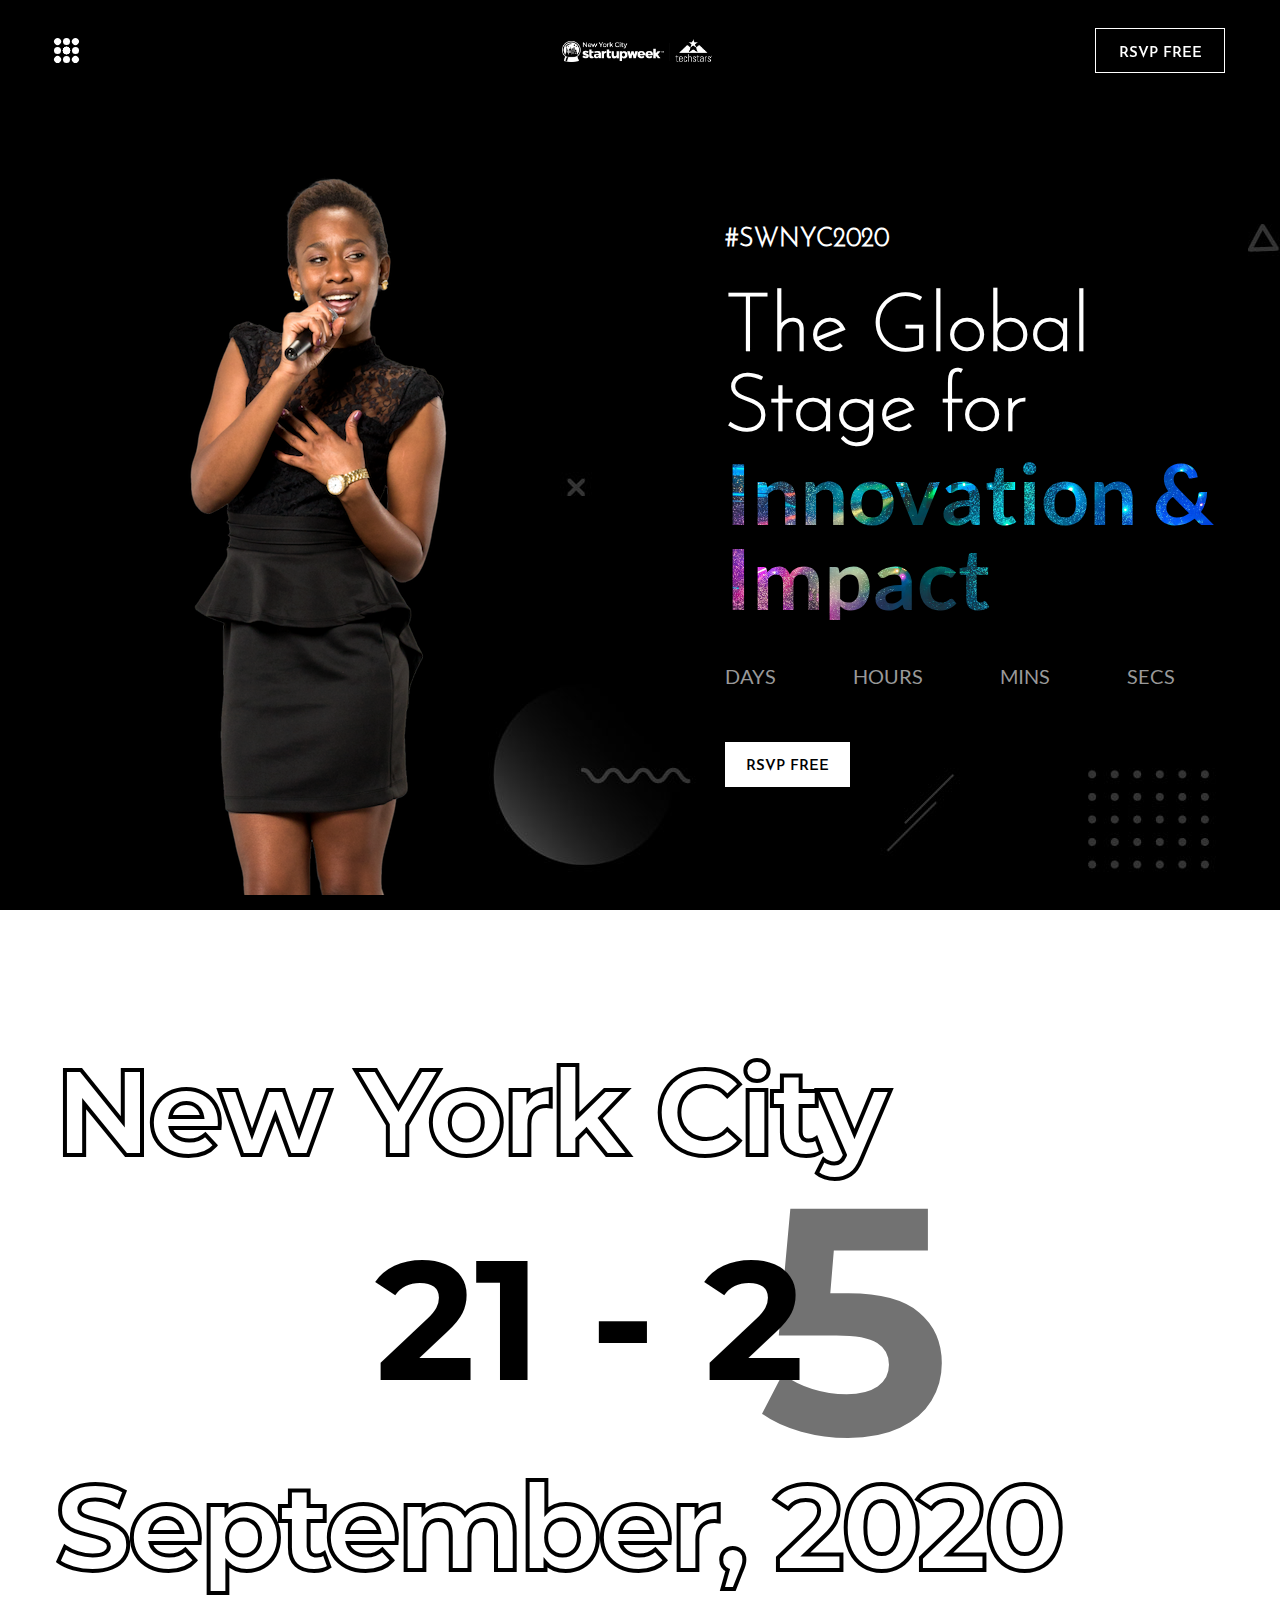
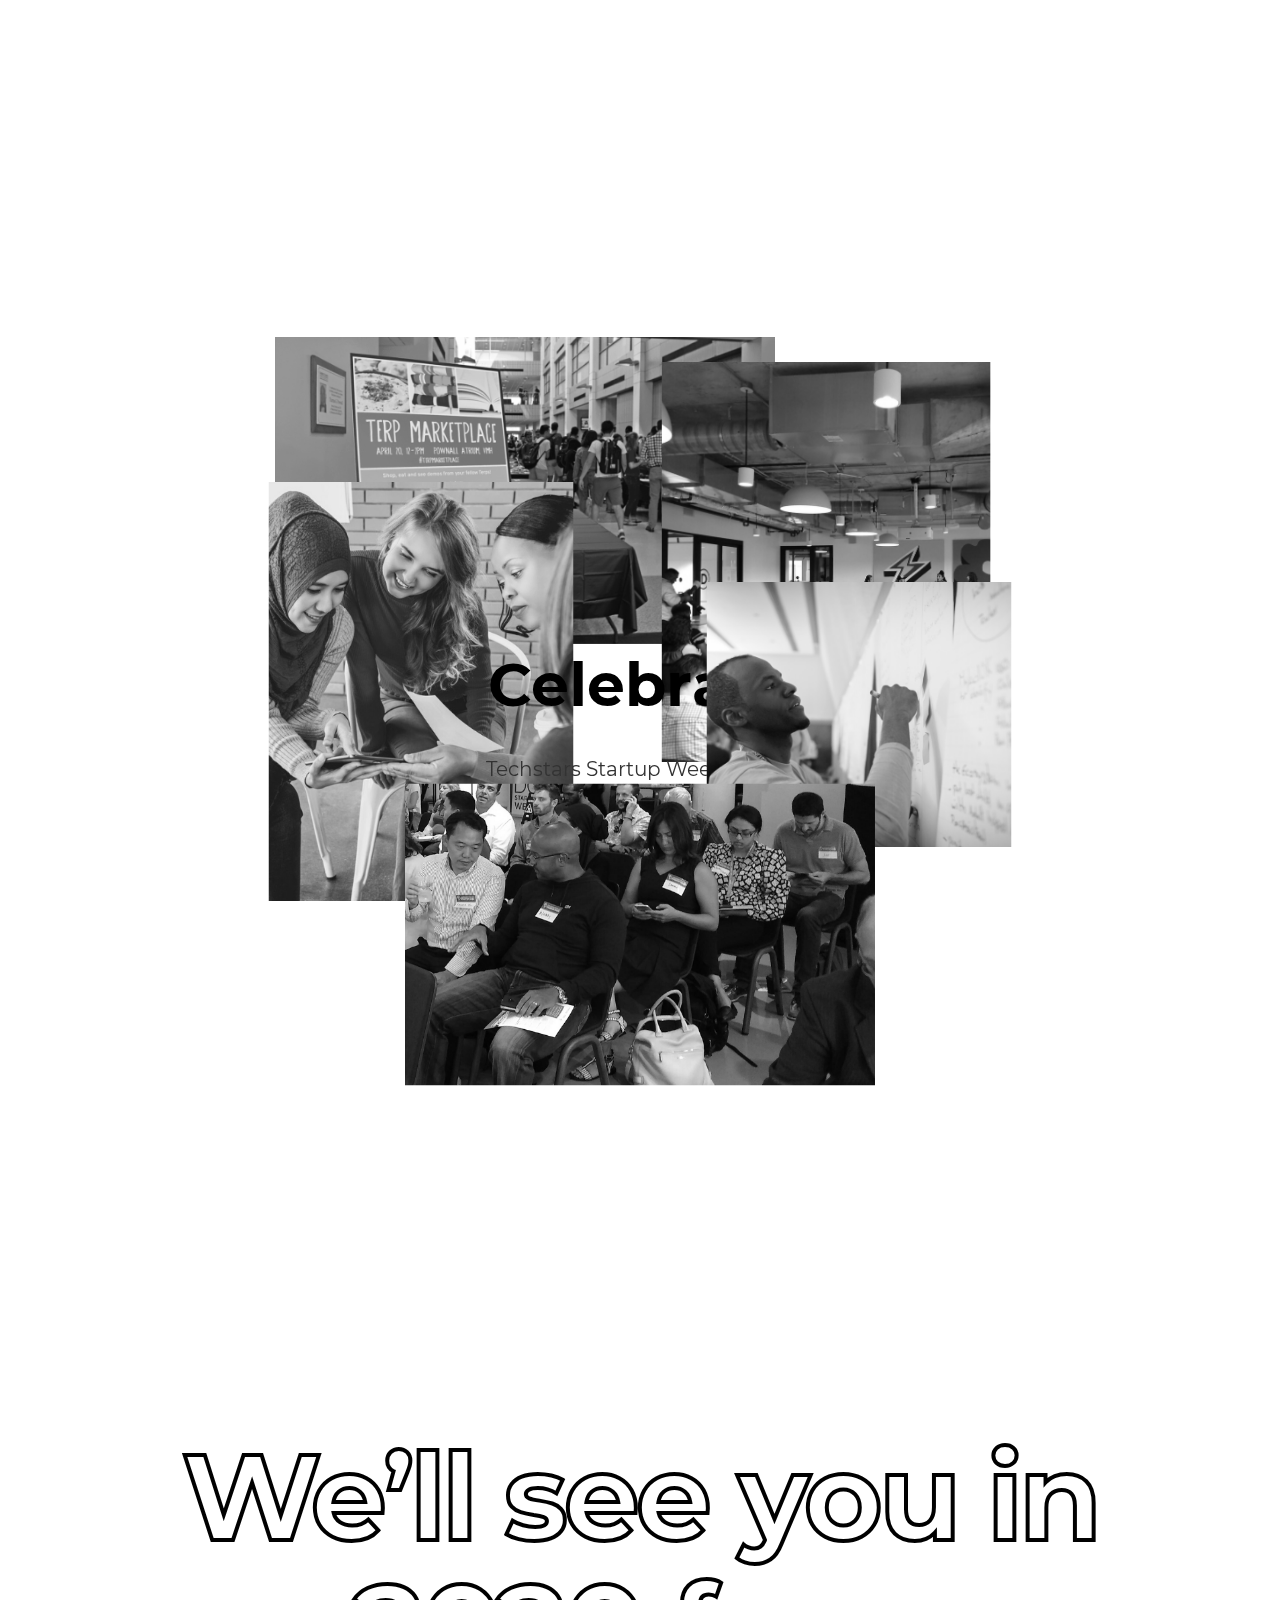
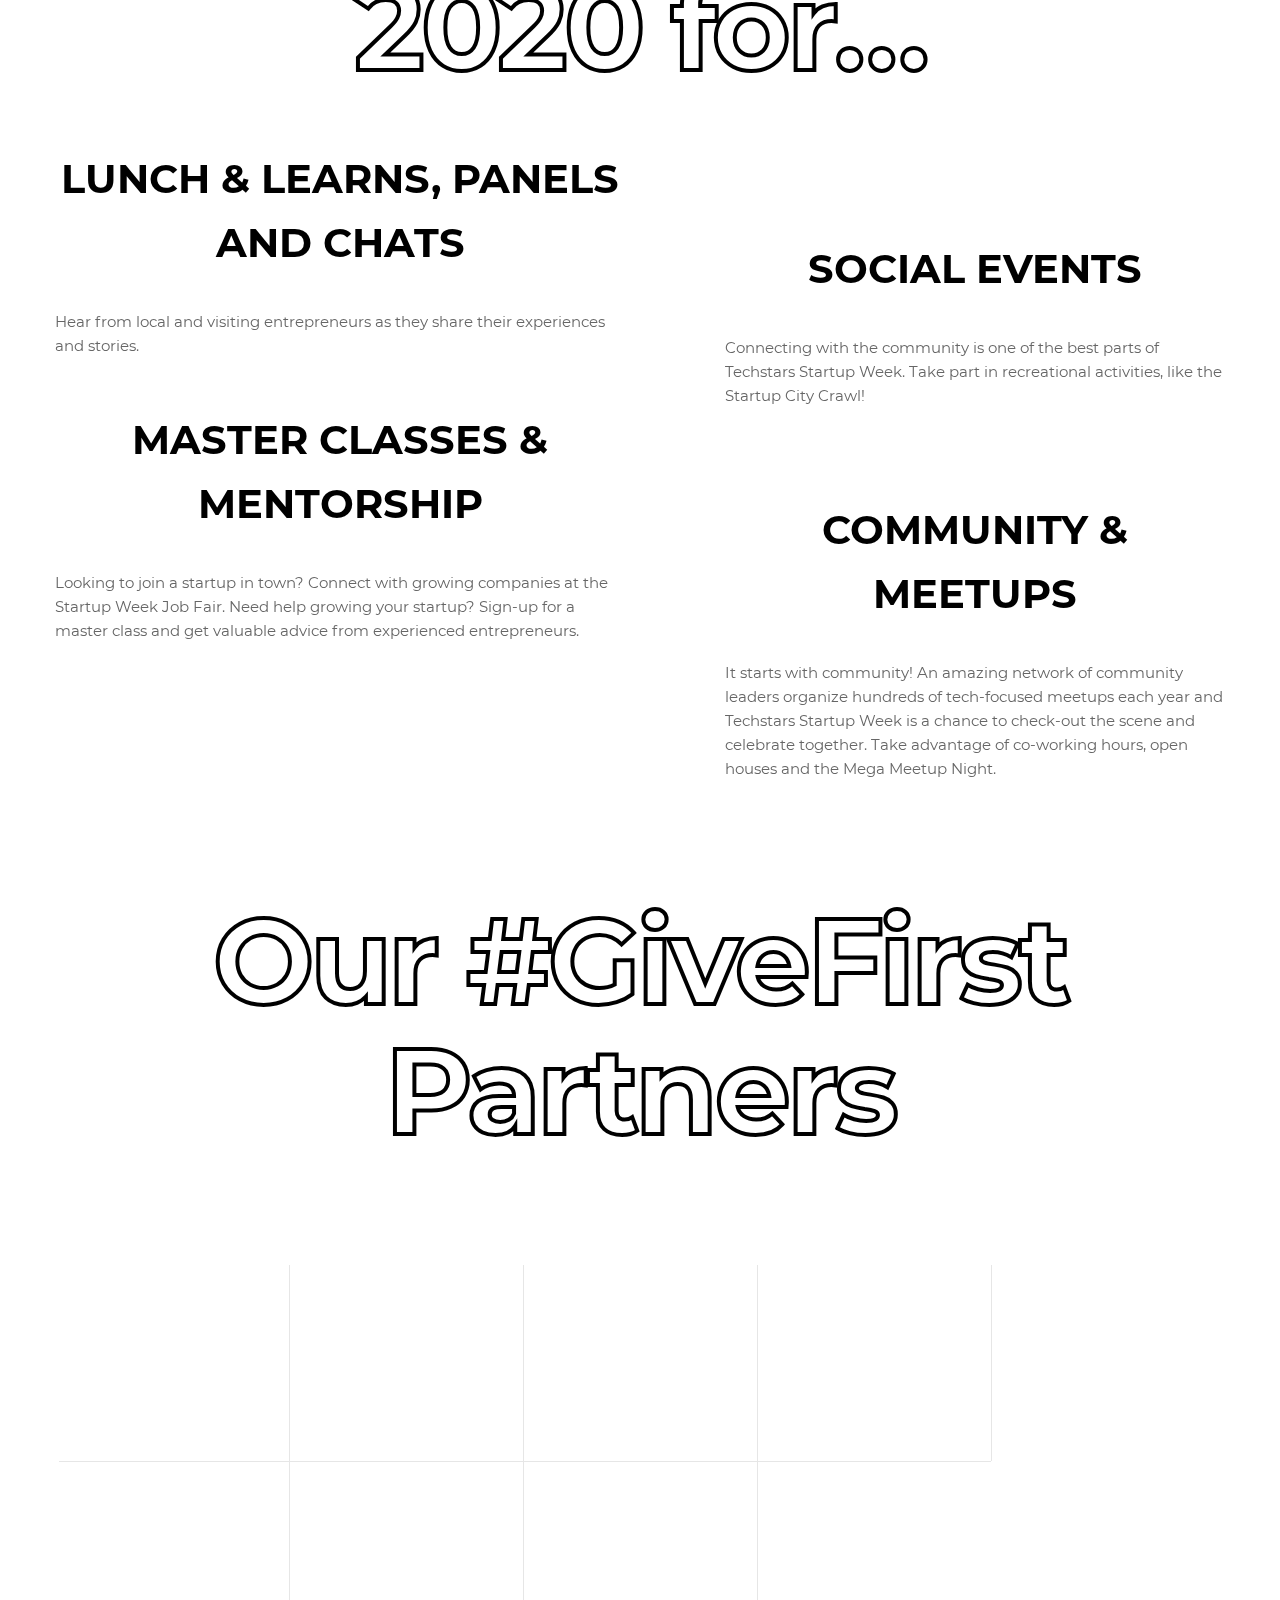
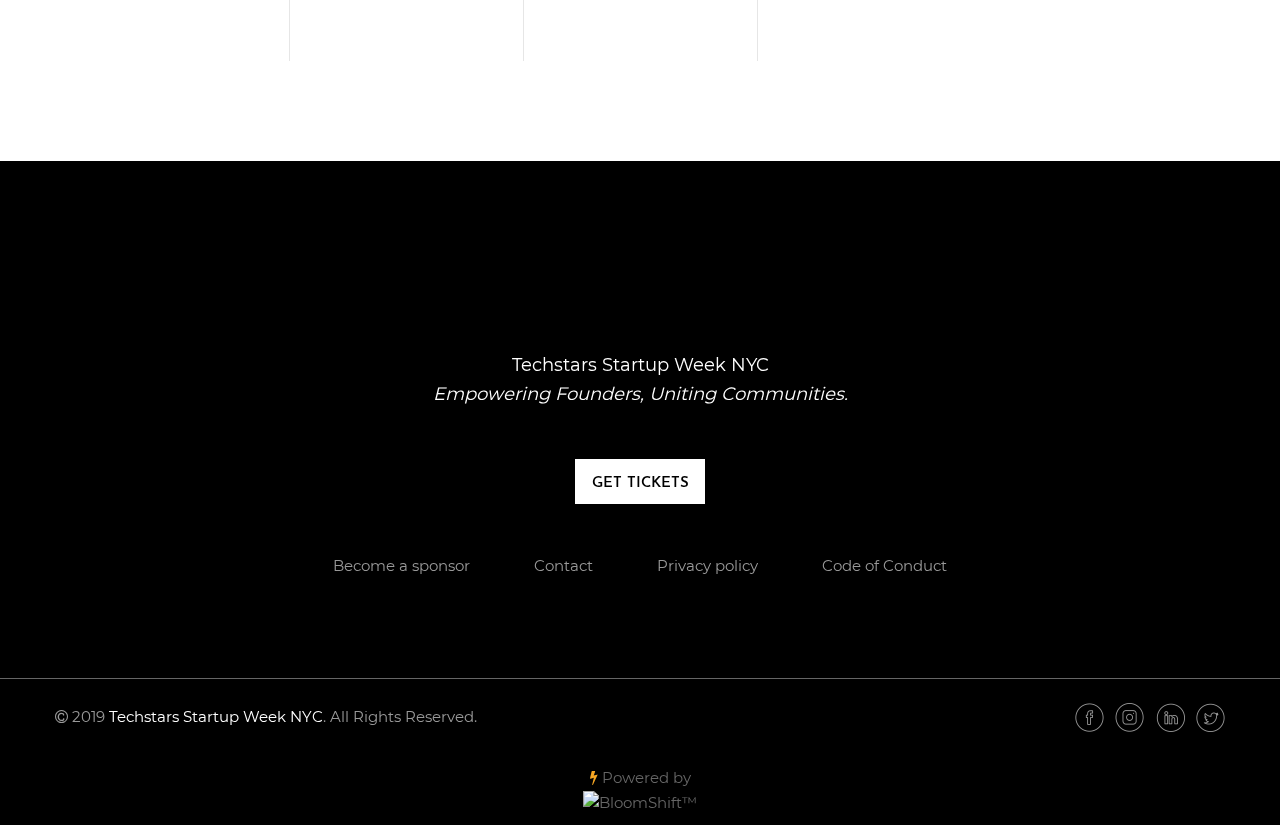
==== index.html @ ac981454 "update html" ====
<!DOCTYPE html>
<html lang="en">

<head>
    <meta charset="UTF-8">
    <meta name="viewport" content="width=device-width, initial-scale=1.0">
    <meta http-equiv="X-UA-Compatible" content="ie=edge">
    <title>Techstars Startup Week NYC</title>
    <link rel="shortcut icon" href="#">
    <link rel="stylesheet" href="assets/styles/css/slick.css">
    <link rel="stylesheet" href="assets/styles/css/slick-theme.css">
    <link rel="stylesheet" href="assets/styles/css/animate.css">
    <link rel="stylesheet" href="assets/styles/style.css">
</head>

<body>
    <header id="header-trans" class="header-trans-1">
        <div class="extra-container ">
            <div class="header-2 ">
                <div class="header__menu-icon">
                    <div class="header__menu-icon__dot "> <span></span>
                        <span></span>
                    </div>
                    <div class="header__menu-icon__dot header__menu-icon__dot--vertical"> <span></span>
                        <span></span>
                    </div>
                    <div class="header__menu-icon__dot header__menu-icon__dot--skew"> <span></span>
                        <span></span>
                    </div>
                    <div class="header__menu-icon__dot header__menu-icon__dot--skew-reverse"> <span></span>
                        <span></span>
                    </div>
                </div>
                <div class="position-fixed"></div>
                <div class="header__logo">
                    <a href="index.html">
                        <img src="assets/images/logo-swnyc-w-h.png" width="150" alt="logo">
                    </a>
                </div>
                <a href="https://swnyc2020.eventbrite.com/?aff=bloomshift" class="header__buy-ticket "> <span>RSVP FREE</span>
                </a>
            </div>
        </div>
    </header>
    <section class="header-posistion"></section>
    <section>
        <!--<div class="menu-nav">
    
    <div class="extra-container">
        <div class="menu-nav-close"></div>
        <nav>
            <ul>
                <li><a class="menu-link link--kukuri" href="//startupweek.nyc" data-letters="Home">Home</a></li>
                <li><a class="menu-link link--kukuri" href="venue.html" data-letters="Venue">Venue</a></li>
                <li><a class="menu-link link--kukuri" href="schedule.html" data-letters="Schedule">Schedule</a></li>
                <li>
                    <a class="menu-link link--kukuri" data-letters="Speaker" href="#">Speaker</a><i class="fa fa-angle-down"></i>
                    <ul class="sub-menu">
                        <li><a class="menu-link link--kukuri" data-letters="Speaker1" href="speaker-1.html">Speaker1</a></li>
                        <li><a class="menu-link link--kukuri" data-letters="Speaker2" href="speaker-2.html">Speaker2</a></li>
                    </ul>
                </li>
                <li>
                    <a class="menu-link link--kukuri" href="#" data-letters="Blog">Blog</a><i class="fa fa-angle-down"></i>
                    <ul class="sub-menu">
                        <li><a class="menu-link link--kukuri" data-letters="Blog Single" href="blog-single.html">Blog Single</a></li>
                        <li><a class="menu-link link--kukuri" data-letters="Blog Grid" href="blog.html">Blog Grid</a></li>
                    </ul>
                </li>

                <li>
                    <a class="menu-link link--kukuri" href="#" data-letters="Pages">Pages</a>
                    <i class="fa fa-angle-down"></i>
                    <ul class="sub-menu">
                        <li><a class="menu-link link--kukuri" href="contact.html" data-letters="Contact">Contact</a></li>
                        <li><a class="menu-link link--kukuri" data-letters="404" href="404.html">404</a></li>
                    </ul>
                </li>
            </ul>
        </nav>
    </div>
</div>-->
    </section>
    <!--<div class="loading">
        <div class="sp sp-3balls"></div>
    </div>-->
    <section>
        <div class="pagebanner-2">
            <div class="pagebanner-2__item">
                <div class="pagebanner-brg pagebanner-brg--1">
                    <div class="extra-container">
                        <div class="row">
                            <div class="col-lg-6">
                                <a href="#" class="pagebanner-brg--1__thumb wow fadeInLeft">
                                    <img src="assets/images/uploads/pagebanner/woman.png" alt="sign">
                                </a>
                            </div>
                            <div class="col-lg-6">
                                <div class="pagebanner-brg--1__right wow fadeInRight">
                                    <div class="pagebanner-brg--1__info">
                                        <h5>#SWNYC2020</h5>
                                        <h2 class="pagebanner-brg--1__webdesign">The Global Stage for</h2>
                                        <h3 class="pagebanner-brg--1__conference">Innovation &amp; Impact</h3>
                                    </div>
                                    <div class="pagebanner__count-down-area">
                                        <div class="pagebanner__count-down">
                                            <p id="CD__day"></p><span>DAYS</span>
                                        </div>
                                        <div class="pagebanner__count-down">
                                            <p id="CD__hour"></p><span>HOURS</span>
                                        </div>
                                        <div class="pagebanner__count-down ">
                                            <p id="CD__min"></p><span>MINS</span>
                                        </div>
                                        <div class="pagebanner__count-down ">
                                            <p id="CD__sec"></p><span>SECS</span>
                                        </div>
                                    </div> <a href="https://swnyc2020.eventbrite.com/?aff=bloomshift" target="_blank">RSVP FREE</a>
                                </div>
                            </div>
                        </div>
                    </div>
                </div>
            </div>
            <div class="pagebanner-2__item">
                <div class="pagebanner-brg pagebanner-brg--2">
                    <div class="extra-container">
                        <h1>Techstars <br> Startup Week NYC</h1>
                    </div>
                </div>
            </div>
            <div class="pagebanner-2__item">
                <div class="pagebanner-brg pagebanner-brg--3">
                    <div class="extra-container">
                        <div class="row">
                            <div class="col-lg-6">
                                <div class="pagebanner-brg--3__left">
                                    <img src="assets/images/uploads/pagebanner/sign2.png" alt="sign2">
                                    <div class="pagebanner-brg--1__info">
                                        <h5>#SWNYC2020</h5>
                                        <h2 class="pagebanner-brg--1__webdesign">The Global Stage for</h2>
                                        <h3 class="pagebanner-brg--1__conference">Innovation &amp; Impact</h3>
                                    </div>
                                    <div class="pagebanner__count-down-area">
                                        <div class="pagebanner__count-down">
                                            <p id="CD2__day"></p><span>DAYS</span>
                                        </div>
                                        <div class="pagebanner__count-down">
                                            <p id="CD2__hour"></p><span>HOURS</span>
                                        </div>
                                        <div class="pagebanner__count-down ">
                                            <p id="CD2__min"></p><span>MINS</span>
                                        </div>
                                        <div class="pagebanner__count-down ">
                                            <p id="CD2__sec"></p><span>SECS</span>
                                        </div>
                                    </div> <a href="https://swnyc2020.eventbrite.com/?aff=bloomshift" target="_blank">RSVP FREE</a>
                                </div>
                            </div>
                            <div class="col-lg-6">
                                <div class="pagebanner-brg--3__right">
                                    <img src="assets/images/uploads/pagebanner/woman.png" alt="human">
                                </div>
                            </div>
                        </div>
                    </div>
                </div>
            </div>
        </div>
    </section>
    <section>
        <div class="extra-container">
            <div class="experience__tittle">
                <div class="experience__tittle1">
                    <h1>New York City</h1>
                </div>
                <h3 id="counting" class="tittle-eff2">21 - 25</h3>
                <div class="experience__tittle2">
                    <h1>September, 2020</h1>
                </div>
            </div>
        </div>
        <div class="experience">
            <div class="extra-container">
                <div class="row">
                    <div class="col-lg-6 col-sm-6">
                        <a href="#" class="experience__thumb movein-ex--1">
                            <img src="assets/images/uploads/experience/swnyc-web-570x350.png" alt="experience1">
                        </a>
                    </div>
                    <div class="col-lg-6 col-sm-6">
                        <a href="#" class="experience__thumb experience__thumb--right movein-ex--2">
                            <img src="assets/images/uploads/experience/swnyc-web-370x450.png" alt="experience2">
                        </a>
                    </div>
                </div>
                <div class="row">
                    <div class="col-xl-3 col-lg-4 col-sm-6">
                        <a href="#" class="experience__thumb experience__thumb--left movein-ex--3">
                            <img src="assets/images/uploads/experience/swnyc-web-400x550.png" alt="experience3">
                        </a>
                    </div>
                    <div class="col-xl-6 col-lg-4 col-sm-12">
                        <div class="experience__text">
                            <h1>Celebrate</h1>
                            <p>Techstars Startup Week brings entrepreneurs, local leaders, and friends together over five days to build momentum and opportunity around your community’s unique entrepreneurial identity. Join in a celebration led by entrepreneurs and hosted in the entrepreneurial spaces you love.</p>
                            <div class="link-draw__hover">
                                <svg viewBox="4 0 118 98.6" class="hand-draw">
                                    <path class="hand-med-hover" d="M33.2,31.2C53.8,14.1,78.4,9.5,96.9,19.4c12.2,6.5,26.7,21.9,23.9,37.8c-3.9,22.2-39.1,37.1-65.6,34.5c-8.8-0.9-17.6-3.8-25.3-8.2C16.7,76,4.5,63.1,4.4,47.2C4.3,32.4,15,19.3,27.2,12.1c3.6-2.1,7.5-3.9,11.5-5.3c15.2-5.5,27.7-2.5,32.7-1.3c3.6,0.9,18,4.9,29.9,19c5.4,6.3,11.2,13.1,12.5,24.5c0.3,2.6,2,20.2-10.5,34.1C93.9,93.4,82,94,70,94.7c-9.9,0.6-25.8,1.5-39.3-10.1c-2.3-2-20.5-18.1-16-38.8c2.4-10.8,10-18.2,12.4-20.5c6.8-6.6,13.6-8.9,19.7-11C52,12.7,63,9.1,76.3,11.8c5,1,14.8,3.1,23.4,11.9c2.4,2.5,9.2,9.7,11.6,22c0.8,4.2,2.2,11.4-0.4,19.1c-4.9,14.2-20.9,19.7-28.3,22.4c-6,2.1-18,6.4-31.1,1.9c-16.1-5.4-33.7-23.9-28.8-44.2C25.5,33.2,35,24,44.6,19.9c14.3-6.2,26.1,0,28,1" />
                                </svg> <a class="experience__text__link" href="#">Coming Soon...</a>
                            </div>
                        </div>
                    </div>
                    <div class="col-xl-3 col-lg-4 col-sm-6">
                        <a href="#" class="experience__thumb experience__thumb--middle movein-ex--4">
                            <img src="assets/images/uploads/experience/swnyc-web-345x300.png" alt="experience4">
                        </a>
                    </div>
                </div>
                <div class="row">
                    <div class="col-xl-5">
                        <a href="#" class="experience__thumb experience__thumb--center movein-ex--5">
                            <img src="assets/images/uploads/experience/swnyc-web-700x450.png" alt="experience5">
                        </a>
                    </div>
                </div>
            </div>
        </div>
    </section>
    <section id="schedule">
        <div class="extra-container">
            <div class="schedule-list__tittle">
                <h1>We’ll see you in 2020 for…</h1>
            </div>
        </div>
        <div class="schedule-list">
            <div class="container">
                <div class="row">
                    <div id="schedulelist-reveal1" class="col-lg-6">
                        <h2>LUNCH & LEARNS, PANELS AND CHATS</h2>
                        <div class="schedule-list__box">
                            <h3></h3>
                            <p>Hear from local and visiting entrepreneurs as they share their experiences and stories.</p>
                            <!--<ul class="min-list">                          
                            <li><span>Badge Pickup / Breakfast</span><span>8:30am</span></li>
                            <li><span>Welcome From The Chairs</span><span>9:30am</span></li>
                            <li><span>Products Design</span><span>10:00am</span></li>
                            <li><span>Lunch</span><span>12:00am</span></li>
                            <li><span>Keynote: Development</span><span>2:00pm</span></li>
                            <li><span>Break Out: Sessions</span><span>4:00pm</span></li>
                            <li><span>Group Discussion</span><span>5:00pm</span></li>
                        </ul>-->
                        </div>
                    </div>
                    <div id="schedulelist-reveal2" class="col-lg-6">
                        <h2 class="schedule-list--lower">SOCIAL EVENTS</h2>
                        <div class="schedule-list__box schedule-list__box--lower">
                            <h3></h3>
                            <p>Connecting with the community is one of the best parts of Techstars Startup Week. Take part in recreational activities, like the Startup City Crawl!</p>
                            <!--<ul class="min-list">                                                     
                            <li><span>Badge Pickup</span><span>8:30am</span></li>
                            <li><span>21st Century Design</span><span>9:30am</span></li>
                            <li><span>Workshops Award</span><span>10:00am</span></li>
                            <li><span>Lunch</span><span>12:00am</span></li>
                            <li><span>Keynote: Development</span><span>2:00pm</span></li>
                            <li><span>Break Out: Sessions</span><span>4:00pm</span></li>
                            <li><span>Group Discussion</span><span>5:00pm</span></li>
                        </ul>-->
                        </div>
                    </div>
                    <div id="schedulelist-reveal1" class="col-lg-6">
                        <h2>MASTER CLASSES & MENTORSHIP</h2>
                        <div class="schedule-list__box">
                            <h3></h3>
                            <p>Looking to join a startup in town? Connect with growing companies at the Startup Week Job Fair. Need help growing your startup? Sign-up for a master class and get valuable advice from experienced entrepreneurs.</p>
                            <!--<ul class="min-list">                          
                            <li><span>Badge Pickup / Breakfast</span><span>8:30am</span></li>
                            <li><span>Welcome From The Chairs</span><span>9:30am</span></li>
                            <li><span>Products Design</span><span>10:00am</span></li>
                            <li><span>Lunch</span><span>12:00am</span></li>
                            <li><span>Keynote: Development</span><span>2:00pm</span></li>
                            <li><span>Break Out: Sessions</span><span>4:00pm</span></li>
                            <li><span>Group Discussion</span><span>5:00pm</span></li>
                        </ul>-->
                        </div>
                    </div>
                    <div id="schedulelist-reveal2" class="col-lg-6">
                        <h2 class="schedule-list--lower">COMMUNITY & MEETUPS</h2>
                        <div class="schedule-list__box schedule-list__box--lower">
                            <h3></h3>
                            <p>It starts with community! An amazing network of community leaders organize hundreds of tech-focused meetups each year and Techstars Startup Week is a chance to check-out the scene and celebrate together. Take advantage of co-working hours, open houses and the Mega Meetup Night.</p>
                            <!--<ul class="min-list">                                                     
                            <li><span>Badge Pickup</span><span>8:30am</span></li>
                            <li><span>21st Century Design</span><span>9:30am</span></li>
                            <li><span>Workshops Award</span><span>10:00am</span></li>
                            <li><span>Lunch</span><span>12:00am</span></li>
                            <li><span>Keynote: Development</span><span>2:00pm</span></li>
                            <li><span>Break Out: Sessions</span><span>4:00pm</span></li>
                            <li><span>Group Discussion</span><span>5:00pm</span></li>
                        </ul>-->
                        </div>
                    </div>
                </div>
            </div>
        </div>
    </section>
    <!--<section>
    <div class="extra-container">
        <div class="speaker-slider__tittle">
            <h1>Featured Speakers</h1>
        </div>

    </div>
    <div class="container">
        <div class="speaker-slider-area">
            <div class="speaker-slider__arrow speaker-slider__arrow--up"><i class="fa fa-angle-up"></i></div>
            <div class="speaker-slider__arrow speaker-slider__arrow--down"><i class="fa fa-angle-down"></i></div>
            <div class="speaker-slider">
            
                <div class="speaker-slider__item">
                    <div class=" col-lg-4 col-md-6">
                        <a href="#" class="speaker-slider__item__thumb">
                            <img src="assets/images/uploads/speaker/speakers_v23.jpg" alt="speakers_v23">
                            <div class="speaker-slider__item__thumb__info"> 
                                <h4>Brie Larson</h4>
                                <h5 > UX & UI Designer</h5>
                            </div>
                        </a>
                    </div>
                </div>
    
                <div class=" speaker-slider__item">
                    <div class=" col-lg-4 col-md-6">
                        <a href="#" class="speaker-slider__item__thumb">
                            <img src="assets/images/uploads/speaker/speakers2.jpg" alt="speakers2">
                            <div class="speaker-slider__item__thumb__info">
                                <h4>Utada Hikaru</h4>
                                <h5>UX & UI Designer</h5>
                            </div>
                        </a>
                    </div>
                </div>
    
                <div class=" speaker-slider__item">
                    <div class=" col-lg-4 col-md-6">
                        <a href="#" class="speaker-slider__item__thumb">
                            <img src="assets/images/uploads/speaker/speakers3.jpg" alt="speakers3">
                            <div class="speaker-slider__item__thumb__info">
                                <h4>Scarlett Scarlett</h4>
                                <h5>C.E.O</h5>
                            </div>
                        </a>
                    </div>
                </div>
    
                <div class=" speaker-slider__item">
                    <div class=" col-lg-4 col-md-6">
                        <a href="#" class="speaker-slider__item__thumb">
                            <img src="assets/images/uploads/speaker/speakers4.jpg" alt="speakers4">
                            <div class="speaker-slider__item__thumb__info">
                                <h4>Michael Scottfield</h4>
                                <h5>Senior Developer</h5>
                            </div>
                        </a>
                    </div>
                </div>
    
                <div class=" speaker-slider__item">
                    <div class=" col-lg-4 col-md-6">
                        <a href="#" class="speaker-slider__item__thumb">
                            <img src="assets/images/uploads/speaker/speakers_v26.jpg" alt="speakers4">
                            <div class="speaker-slider__item__thumb__info">
                                <h4>Jennifer Gray</h4>
                                <h5>C.E.O</h5>
                            </div>
                        </a>
                    </div>
                </div>
    
                <div class=" speaker-slider__item">
                    <div class=" col-lg-4 col-md-6">
                        <a href="#" class="speaker-slider__item__thumb">
                            <img src="assets/images/uploads/speaker/speakers5.jpg" alt="speakers5">
                            <div class="speaker-slider__item__thumb__info">
                                <h4>Layla Johnson</h4>
                                <h5>UI Designer</h5>
                            </div>
                        </a>
                    </div>
                </div>
                
                <div class=" speaker-slider__item">
                    <div class=" col-lg-4 ">
                        <a href="#" class="speaker-slider__item__thumb">
                            <img src="assets/images/uploads/speaker/speakers6.jpg" alt="speakers6">
                            <div class="speaker-slider__item__thumb__info">
                                <h4>Daniel Bryan</h4>
                                <h5>Senior Developer</h5>
                            </div>
                        </a>
                    </div>
                </div>
    
                <div class=" speaker-slider__item">
                    <div class=" col-lg-4">
                        <a href="#" class="speaker-slider__item__thumb">
                            <img src="assets/images/uploads/speaker/speakers9.jpg" alt="speakers9">
                            <div class="speaker-slider__item__thumb__info">
                                <h4>Jenifer Lawrence</h4>
                                <h5>Senior Developer</h5>
                            </div>
                        </a>
                    </div>
                </div>
            </div>
        </div>
    </div>

</section>-->
    <section>
        <div class="extra-container">
            <div class="sponsor__tittle">
                <h1>Our #GiveFirst Partners</h1>
            </div>
            <div class="sponsor">
                <div class="sponsor__item">
                    <img src="assets/images/uploads/sponsor/swnyc2020-googleStartups.png" alt="sponsor1">
                </div>
                <div class="sponsor__item">
                    <img src="assets/images/uploads/sponsor/swnyc2020-co.png" alt="sponsor2">
                </div>
                <div class="sponsor__item">
                    <img src="assets/images/uploads/sponsor/swnyc2020-orangeUP.png" alt="sponsor3">
                </div>
                <div class="sponsor__item">
                    <img src="assets/images/uploads/sponsor/swnyc2020-xis.png" alt="sponsor4">
                </div>
                <div class="sponsor__item">
                    <img src="assets/images/uploads/sponsor/swnyc2020-cwa.png" alt="sponsor5">
                </div>
                <div class="sponsor__item">
                    <img src="assets/images/uploads/sponsor/swnyc2020-ictd.png" alt="sponsor6">
                </div>
                <div class="sponsor__item">
                    <img src="assets/images/uploads/sponsor/swnyc2020-ureeka.png" alt="sponsor7">
                </div>
                <div class="sponsor__item">
                    <img src="assets/images/uploads/sponsor/swnyc2020-aesir.png" alt="sponsor8">
                </div>
                <div class="sponsor__item">
                    <img src="assets/images/uploads/sponsor/swnyc2020-hce.png" alt="sponsor9">
                </div>
            </div>
        </div>
    </section>
    <footer>
        <div class="cursor"></div>
        <div class="cursor-follower"></div>
        <div class="container">
            <div class="footer ">
                <a class="footer__logo" href="//startupweek.nyc">
                    <img class="footer-move-up" src="assets/images/logo-swnyc-w-h.png" height="50" alt="logo">
                </a>
                <div class="footer__site-text">
                    <p class="footer-move-up">Techstars Startup Week NYC</p>
                    <p class="footer-move-up"><em>Empowering Founders, Uniting Communities.</em>
                    </p>
                </div>
                <div class="footer__get-ticket footer-move-up"> <a href="https://swnyc2020.eventbrite.com/?aff=bloomshift" target="_blank">GET TICKETS</a>
                </div>
                <div class="footer__menu footer-move-up">
                    <ul>
                        <li><a href="">Become a sponsor</a>
                        </li>
                        <li><a href="">Contact</a>
                        </li>
                        <li><a href="">Privacy policy</a>
                        </li>
                        <li><a href="">Code of Conduct</a>
                        </li>
                    </ul>
                </div>
            </div>
        </div>
        <div class="copy-right">
            <div class="container">
                <div class="copy-right__area">
                    <p class="copy-right__left"> <i class="fa fa-copyright"></i> 2019 <span>Techstars Startup Week NYC</span>. All Rights Reserved.</p>
                    <div class="copy-right__right">
                        <a href="https://facebook.com/StartupWeekNYC" target="_blank">
                            <img src="assets/images/footer-face.png" alt="face">
                        </a>
                        <a href="https://instagram.com/StartupWeekNYC" target="_blank">
                            <img src="assets/images/footer-ins.png" alt="ins">
                        </a>
                        <a href="https://linkedin.com/company/StartupWeekNYC" target="_blank">
                            <img src="assets/images/footer-in.png" alt="in">
                        </a>
                        <a href="https://twitter.com/StartupWeekNYC" target="_blank">
                            <img src="assets/images/footer-twit.png" alt="twit">
                        </a>
                    </div>
                </div>
                <center>
                    <p style="padding:10px;"><i style="color:rgb(246, 166, 35);" class="fa fa-bolt" aria-hidden="true"></i> Powered by
                        <br/>
                        <a href="https://www.bloomshift.com/?utm_source=startupweek.nyc&amp;utm_medium=website&amp;utm_campaign=referral&amp;utm_content=homepage" target="_blank">
                            <img width="150px" src="https://www.bloomshift.com/wp-content/uploads/bloom-banner-1901.png" alt="BloomShift™">
                        </a>
                    </p>
                </center>
            </div>
        </div>
    </footer>
    <script src="assets/scripts/jquery-3.4.1.js">
    </script>
    <script src="assets/scripts/slick.min.js"></script>
    <script src="assets/scripts/isotope.pkgd.min.js"></script>
    <script src="assets/scripts/packery.pkgd.min.js"></script>
    <script src="assets/scripts/flickity.pkgd.min.js"></script>
    <script src="assets/scripts/anime.min.js"></script>
    <script src="assets/scripts/ScrollMagic.min.js"></script>
    <script src="assets/scripts/TimelineMax.min.js"></script>
    <script src="assets/scripts/TweenMax.min.js"></script>
    <script src="assets/scripts/animation.gsap.min.js"></script>
    <script src="assets/scripts/charming.min.js"></script>
    <script src="assets/scripts/wow.js"></script>
    <script src="assets/scripts/lightbox.js"></script>
    <script src="assets/scripts/app.js"></script>
</body>

</html>
---- assets/styles/style.css ----
@charset "UTF-8";
/*--------------------------------------------------------------
BASE WEB
--------------------------------------------------------------*/
/*--------------------------------------------------------------
>>> TABLE OF CONTENTS:
----------------------------------------------------------------
1.0 Normalize
2.0.Fonts
3.0 Variables
4.0 Mixins
5.0 Boostrap Grid
6.0 Accessibility
7.0 Alignments
8.0 Typography
9.0 Forms
10.0. Tables
11.0 Formatting
12.0 Lists
13.0 Links
14.0 Navigation
15.0 Comments
16.0 Widgets
17.0 Modules

--------------------------------------------------------------*/
/*--------------------------------------------------------------
1.0 Normalize
Styles based on Normalize v8.0.0 @link https://github.com/necolas/normalize.css
--------------------------------------------------------------*/
/*! normalize.css v8.0.0 | MIT License | github.com/necolas/normalize.css */
/* Document
   ========================================================================== */
/**
 * 1. Correct the line height in all browsers.
 * 2. Prevent adjustments of font size after orientation changes in iOS.
 */
html {
  line-height: 1.15;
  /* 1 */
  -webkit-text-size-adjust: 100%;
  /* 2 */
}

/* Sections
   ========================================================================== */
/**
 * Remove the margin in all browsers.
 */
body {
  margin: 0;
}

/**
 * Correct the font size and margin on `h1` elements within `section` and
 * `article` contexts in Chrome, Firefox, and Safari.
 */
h1 {
  font-size: 2em;
  margin: 0.67em 0;
}

/* Grouping content
   ========================================================================== */
/**
 * 1. Add the correct box sizing in Firefox.
 * 2. Show the overflow in Edge and IE.
 */
hr {
  box-sizing: content-box;
  /* 1 */
  height: 0;
  /* 1 */
  overflow: visible;
  /* 2 */
}

/**
 * 1. Correct the inheritance and scaling of font size in all browsers.
 * 2. Correct the odd `em` font sizing in all browsers.
 */
pre {
  font-family: monospace, monospace;
  /* 1 */
  font-size: 1em;
  /* 2 */
}

/* Text-level semantics
   ========================================================================== */
/**
 * Remove the gray background on active links in IE 10.
 */
a {
  background-color: transparent;
}

/**
 * 1. Remove the bottom border in Chrome 57-
 * 2. Add the correct text decoration in Chrome, Edge, IE, Opera, and Safari.
 */
abbr[title] {
  border-bottom: none;
  /* 1 */
  text-decoration: underline;
  /* 2 */
  -webkit-text-decoration: underline dotted;
          text-decoration: underline dotted;
  /* 2 */
}

/**
 * Add the correct font weight in Chrome, Edge, and Safari.
 */
b,
strong {
  font-weight: bolder;
}

/**
 * 1. Correct the inheritance and scaling of font size in all browsers.
 * 2. Correct the odd `em` font sizing in all browsers.
 */
code,
kbd,
samp {
  font-family: monospace, monospace;
  /* 1 */
  font-size: 1em;
  /* 2 */
}

/**
 * Add the correct font size in all browsers.
 */
small {
  font-size: 80%;
}

/**
 * Prevent `sub` and `sup` elements from affecting the line height in
 * all browsers.
 */
sub,
sup {
  font-size: 75%;
  line-height: 0;
  position: relative;
  vertical-align: baseline;
}

sub {
  bottom: -0.25em;
}

sup {
  top: -0.5em;
}

/* Embedded content
   ========================================================================== */
/**
 * Remove the border on images inside links in IE 10.
 */
img {
  border-style: none;
}

/* Forms
   ========================================================================== */
/**
 * 1. Change the font styles in all browsers.
 * 2. Remove the margin in Firefox and Safari.
 */
button,
input,
optgroup,
select,
textarea {
  font-family: inherit;
  /* 1 */
  font-size: 100%;
  /* 1 */
  line-height: 1.15;
  /* 1 */
  margin: 0;
  /* 2 */
}

/**
 * Show the overflow in IE.
 * 1. Show the overflow in Edge.
 */
button,
input {
  /* 1 */
  overflow: visible;
}

/**
 * Remove the inheritance of text transform in Edge, Firefox, and IE.
 * 1. Remove the inheritance of text transform in Firefox.
 */
button,
select {
  /* 1 */
  text-transform: none;
}

/**
 * Correct the inability to style clickable types in iOS and Safari.
 */
button,
[type="button"],
[type="reset"],
[type="submit"] {
  -webkit-appearance: button;
}

/**
 * Remove the inner border and padding in Firefox.
 */
button::-moz-focus-inner,
[type="button"]::-moz-focus-inner,
[type="reset"]::-moz-focus-inner,
[type="submit"]::-moz-focus-inner {
  border-style: none;
  padding: 0;
}

/**
 * Restore the focus styles unset by the previous rule.
 */
button:-moz-focusring,
[type="button"]:-moz-focusring,
[type="reset"]:-moz-focusring,
[type="submit"]:-moz-focusring {
  outline: 1px dotted ButtonText;
}

/**
 * Correct the padding in Firefox.
 */
fieldset {
  padding: 0.35em 0.75em 0.625em;
}

/**
 * 1. Correct the text wrapping in Edge and IE.
 * 2. Correct the color inheritance from `fieldset` elements in IE.
 * 3. Remove the padding so developers are not caught out when they zero out
 *    `fieldset` elements in all browsers.
 */
legend {
  box-sizing: border-box;
  /* 1 */
  color: inherit;
  /* 2 */
  display: table;
  /* 1 */
  max-width: 100%;
  /* 1 */
  padding: 0;
  /* 3 */
  white-space: normal;
  /* 1 */
}

/**
 * Add the correct vertical alignment in Chrome, Firefox, and Opera.
 */
progress {
  vertical-align: baseline;
}

/**
 * Remove the default vertical scrollbar in IE 10+.
 */
textarea {
  overflow: auto;
}

/**
 * 1. Add the correct box sizing in IE 10.
 * 2. Remove the padding in IE 10.
 */
[type="checkbox"],
[type="radio"] {
  box-sizing: border-box;
  /* 1 */
  padding: 0;
  /* 2 */
}

/**
 * Correct the cursor style of increment and decrement buttons in Chrome.
 */
[type="number"]::-webkit-inner-spin-button,
[type="number"]::-webkit-outer-spin-button {
  height: auto;
}

/**
 * 1. Correct the odd appearance in Chrome and Safari.
 * 2. Correct the outline style in Safari.
 */
[type="search"] {
  -webkit-appearance: textfield;
  /* 1 */
  outline-offset: -2px;
  /* 2 */
}

/**
 * Remove the inner padding in Chrome and Safari on macOS.
 */
[type="search"]::-webkit-search-decoration {
  -webkit-appearance: none;
}

/**
 * 1. Correct the inability to style clickable types in iOS and Safari.
 * 2. Change font properties to `inherit` in Safari.
 */
::-webkit-file-upload-button {
  -webkit-appearance: button;
  /* 1 */
  font: inherit;
  /* 2 */
}

/* Interactive
   ========================================================================== */
/*
 * Add the correct display in Edge, IE 10+, and Firefox.
 */
details {
  display: block;
}

/*
 * Add the correct display in all browsers.
 */
summary {
  display: list-item;
}

/* Misc
   ========================================================================== */
/**
 * Add the correct display in IE 10+.
 */
template {
  display: none;
}

/**
 * Add the correct display in IE 10.
 */
[hidden] {
  display: none;
}

/*--------------------------------------------------------------
2.0 Fonts
--------------------------------------------------------------*/
/*!
 * Font Awesome Free 5.10.1 by @fontawesome - https://fontawesome.com
 * License - https://fontawesome.com/license/free (Icons: CC BY 4.0, Fonts: SIL OFL 1.1, Code: MIT License)
 */
.fa,
.fas,
.far,
.fal,
.fad,
.fab {
  -moz-osx-font-smoothing: grayscale;
  -webkit-font-smoothing: antialiased;
  display: inline-block;
  font-style: normal;
  font-variant: normal;
  text-rendering: auto;
  line-height: 1;
}

.fa-lg {
  font-size: 1.33333em;
  line-height: 0.75em;
  vertical-align: -.0667em;
}

.fa-xs {
  font-size: .75em;
}

.fa-sm {
  font-size: .875em;
}

.fa-1x {
  font-size: 1em;
}

.fa-2x {
  font-size: 2em;
}

.fa-3x {
  font-size: 3em;
}

.fa-4x {
  font-size: 4em;
}

.fa-5x {
  font-size: 5em;
}

.fa-6x {
  font-size: 6em;
}

.fa-7x {
  font-size: 7em;
}

.fa-8x {
  font-size: 8em;
}

.fa-9x {
  font-size: 9em;
}

.fa-10x {
  font-size: 10em;
}

.fa-fw {
  text-align: center;
  width: 1.25em;
}

.fa-ul {
  list-style-type: none;
  margin-left: 2.5em;
  padding-left: 0;
}

.fa-ul > li {
  position: relative;
}

.fa-li {
  left: -2em;
  position: absolute;
  text-align: center;
  width: 2em;
  line-height: inherit;
}

.fa-border {
  border: solid 0.08em #eee;
  border-radius: .1em;
  padding: .2em .25em .15em;
}

.fa-pull-left {
  float: left;
}

.fa-pull-right {
  float: right;
}

.fa.fa-pull-left,
.fas.fa-pull-left,
.far.fa-pull-left,
.fal.fa-pull-left,
.fab.fa-pull-left {
  margin-right: .3em;
}

.fa.fa-pull-right,
.fas.fa-pull-right,
.far.fa-pull-right,
.fal.fa-pull-right,
.fab.fa-pull-right {
  margin-left: .3em;
}

.fa-spin {
  -webkit-animation: fa-spin 2s infinite linear;
          animation: fa-spin 2s infinite linear;
}

.fa-pulse {
  -webkit-animation: fa-spin 1s infinite steps(8);
          animation: fa-spin 1s infinite steps(8);
}

@keyframes fa-spin {
  0% {
    transform: rotate(0deg);
  }
  100% {
    transform: rotate(360deg);
  }
}

.fa-rotate-90 {
  -ms-filter: "progid:DXImageTransform.Microsoft.BasicImage(rotation=1)";
  transform: rotate(90deg);
}

.fa-rotate-180 {
  -ms-filter: "progid:DXImageTransform.Microsoft.BasicImage(rotation=2)";
  transform: rotate(180deg);
}

.fa-rotate-270 {
  -ms-filter: "progid:DXImageTransform.Microsoft.BasicImage(rotation=3)";
  transform: rotate(270deg);
}

.fa-flip-horizontal {
  -ms-filter: "progid:DXImageTransform.Microsoft.BasicImage(rotation=0, mirror=1)";
  transform: scale(-1, 1);
}

.fa-flip-vertical {
  -ms-filter: "progid:DXImageTransform.Microsoft.BasicImage(rotation=2, mirror=1)";
  transform: scale(1, -1);
}

.fa-flip-both, .fa-flip-horizontal.fa-flip-vertical {
  -ms-filter: "progid:DXImageTransform.Microsoft.BasicImage(rotation=2, mirror=1)";
  transform: scale(-1, -1);
}

:root .fa-rotate-90,
:root .fa-rotate-180,
:root .fa-rotate-270,
:root .fa-flip-horizontal,
:root .fa-flip-vertical,
:root .fa-flip-both {
  -webkit-filter: none;
          filter: none;
}

.fa-stack {
  display: inline-block;
  height: 2em;
  line-height: 2em;
  position: relative;
  vertical-align: middle;
  width: 2.5em;
}

.fa-stack-1x,
.fa-stack-2x {
  left: 0;
  position: absolute;
  text-align: center;
  width: 100%;
}

.fa-stack-1x {
  line-height: inherit;
}

.fa-stack-2x {
  font-size: 2em;
}

.fa-inverse {
  color: #fff;
}

/* Font Awesome uses the Unicode Private Use Area (PUA) to ensure screen
readers do not read off random characters that represent icons */
.fa-500px:before {
  content: "\f26e";
}

.fa-accessible-icon:before {
  content: "\f368";
}

.fa-accusoft:before {
  content: "\f369";
}

.fa-acquisitions-incorporated:before {
  content: "\f6af";
}

.fa-ad:before {
  content: "\f641";
}

.fa-address-book:before {
  content: "\f2b9";
}

.fa-address-card:before {
  content: "\f2bb";
}

.fa-adjust:before {
  content: "\f042";
}

.fa-adn:before {
  content: "\f170";
}

.fa-adobe:before {
  content: "\f778";
}

.fa-adversal:before {
  content: "\f36a";
}

.fa-affiliatetheme:before {
  content: "\f36b";
}

.fa-air-freshener:before {
  content: "\f5d0";
}

.fa-airbnb:before {
  content: "\f834";
}

.fa-algolia:before {
  content: "\f36c";
}

.fa-align-center:before {
  content: "\f037";
}

.fa-align-justify:before {
  content: "\f039";
}

.fa-align-left:before {
  content: "\f036";
}

.fa-align-right:before {
  content: "\f038";
}

.fa-alipay:before {
  content: "\f642";
}

.fa-allergies:before {
  content: "\f461";
}

.fa-amazon:before {
  content: "\f270";
}

.fa-amazon-pay:before {
  content: "\f42c";
}

.fa-ambulance:before {
  content: "\f0f9";
}

.fa-american-sign-language-interpreting:before {
  content: "\f2a3";
}

.fa-amilia:before {
  content: "\f36d";
}

.fa-anchor:before {
  content: "\f13d";
}

.fa-android:before {
  content: "\f17b";
}

.fa-angellist:before {
  content: "\f209";
}

.fa-angle-double-down:before {
  content: "\f103";
}

.fa-angle-double-left:before {
  content: "\f100";
}

.fa-angle-double-right:before {
  content: "\f101";
}

.fa-angle-double-up:before {
  content: "\f102";
}

.fa-angle-down:before {
  content: "\f107";
}

.fa-angle-left:before {
  content: "\f104";
}

.fa-angle-right:before {
  content: "\f105";
}

.fa-angle-up:before {
  content: "\f106";
}

.fa-angry:before {
  content: "\f556";
}

.fa-angrycreative:before {
  content: "\f36e";
}

.fa-angular:before {
  content: "\f420";
}

.fa-ankh:before {
  content: "\f644";
}

.fa-app-store:before {
  content: "\f36f";
}

.fa-app-store-ios:before {
  content: "\f370";
}

.fa-apper:before {
  content: "\f371";
}

.fa-apple:before {
  content: "\f179";
}

.fa-apple-alt:before {
  content: "\f5d1";
}

.fa-apple-pay:before {
  content: "\f415";
}

.fa-archive:before {
  content: "\f187";
}

.fa-archway:before {
  content: "\f557";
}

.fa-arrow-alt-circle-down:before {
  content: "\f358";
}

.fa-arrow-alt-circle-left:before {
  content: "\f359";
}

.fa-arrow-alt-circle-right:before {
  content: "\f35a";
}

.fa-arrow-alt-circle-up:before {
  content: "\f35b";
}

.fa-arrow-circle-down:before {
  content: "\f0ab";
}

.fa-arrow-circle-left:before {
  content: "\f0a8";
}

.fa-arrow-circle-right:before {
  content: "\f0a9";
}

.fa-arrow-circle-up:before {
  content: "\f0aa";
}

.fa-arrow-down:before {
  content: "\f063";
}

.fa-arrow-left:before {
  content: "\f060";
}

.fa-arrow-right:before {
  content: "\f061";
}

.fa-arrow-up:before {
  content: "\f062";
}

.fa-arrows-alt:before {
  content: "\f0b2";
}

.fa-arrows-alt-h:before {
  content: "\f337";
}

.fa-arrows-alt-v:before {
  content: "\f338";
}

.fa-artstation:before {
  content: "\f77a";
}

.fa-assistive-listening-systems:before {
  content: "\f2a2";
}

.fa-asterisk:before {
  content: "\f069";
}

.fa-asymmetrik:before {
  content: "\f372";
}

.fa-at:before {
  content: "\f1fa";
}

.fa-atlas:before {
  content: "\f558";
}

.fa-atlassian:before {
  content: "\f77b";
}

.fa-atom:before {
  content: "\f5d2";
}

.fa-audible:before {
  content: "\f373";
}

.fa-audio-description:before {
  content: "\f29e";
}

.fa-autoprefixer:before {
  content: "\f41c";
}

.fa-avianex:before {
  content: "\f374";
}

.fa-aviato:before {
  content: "\f421";
}

.fa-award:before {
  content: "\f559";
}

.fa-aws:before {
  content: "\f375";
}

.fa-baby:before {
  content: "\f77c";
}

.fa-baby-carriage:before {
  content: "\f77d";
}

.fa-backspace:before {
  content: "\f55a";
}

.fa-backward:before {
  content: "\f04a";
}

.fa-bacon:before {
  content: "\f7e5";
}

.fa-balance-scale:before {
  content: "\f24e";
}

.fa-balance-scale-left:before {
  content: "\f515";
}

.fa-balance-scale-right:before {
  content: "\f516";
}

.fa-ban:before {
  content: "\f05e";
}

.fa-band-aid:before {
  content: "\f462";
}

.fa-bandcamp:before {
  content: "\f2d5";
}

.fa-barcode:before {
  content: "\f02a";
}

.fa-bars:before {
  content: "\f0c9";
}

.fa-baseball-ball:before {
  content: "\f433";
}

.fa-basketball-ball:before {
  content: "\f434";
}

.fa-bath:before {
  content: "\f2cd";
}

.fa-battery-empty:before {
  content: "\f244";
}

.fa-battery-full:before {
  content: "\f240";
}

.fa-battery-half:before {
  content: "\f242";
}

.fa-battery-quarter:before {
  content: "\f243";
}

.fa-battery-three-quarters:before {
  content: "\f241";
}

.fa-battle-net:before {
  content: "\f835";
}

.fa-bed:before {
  content: "\f236";
}

.fa-beer:before {
  content: "\f0fc";
}

.fa-behance:before {
  content: "\f1b4";
}

.fa-behance-square:before {
  content: "\f1b5";
}

.fa-bell:before {
  content: "\f0f3";
}

.fa-bell-slash:before {
  content: "\f1f6";
}

.fa-bezier-curve:before {
  content: "\f55b";
}

.fa-bible:before {
  content: "\f647";
}

.fa-bicycle:before {
  content: "\f206";
}

.fa-biking:before {
  content: "\f84a";
}

.fa-bimobject:before {
  content: "\f378";
}

.fa-binoculars:before {
  content: "\f1e5";
}

.fa-biohazard:before {
  content: "\f780";
}

.fa-birthday-cake:before {
  content: "\f1fd";
}

.fa-bitbucket:before {
  content: "\f171";
}

.fa-bitcoin:before {
  content: "\f379";
}

.fa-bity:before {
  content: "\f37a";
}

.fa-black-tie:before {
  content: "\f27e";
}

.fa-blackberry:before {
  content: "\f37b";
}

.fa-blender:before {
  content: "\f517";
}

.fa-blender-phone:before {
  content: "\f6b6";
}

.fa-blind:before {
  content: "\f29d";
}

.fa-blog:before {
  content: "\f781";
}

.fa-blogger:before {
  content: "\f37c";
}

.fa-blogger-b:before {
  content: "\f37d";
}

.fa-bluetooth:before {
  content: "\f293";
}

.fa-bluetooth-b:before {
  content: "\f294";
}

.fa-bold:before {
  content: "\f032";
}

.fa-bolt:before {
  content: "\f0e7";
}

.fa-bomb:before {
  content: "\f1e2";
}

.fa-bone:before {
  content: "\f5d7";
}

.fa-bong:before {
  content: "\f55c";
}

.fa-book:before {
  content: "\f02d";
}

.fa-book-dead:before {
  content: "\f6b7";
}

.fa-book-medical:before {
  content: "\f7e6";
}

.fa-book-open:before {
  content: "\f518";
}

.fa-book-reader:before {
  content: "\f5da";
}

.fa-bookmark:before {
  content: "\f02e";
}

.fa-bootstrap:before {
  content: "\f836";
}

.fa-border-all:before {
  content: "\f84c";
}

.fa-border-none:before {
  content: "\f850";
}

.fa-border-style:before {
  content: "\f853";
}

.fa-bowling-ball:before {
  content: "\f436";
}

.fa-box:before {
  content: "\f466";
}

.fa-box-open:before {
  content: "\f49e";
}

.fa-boxes:before {
  content: "\f468";
}

.fa-braille:before {
  content: "\f2a1";
}

.fa-brain:before {
  content: "\f5dc";
}

.fa-bread-slice:before {
  content: "\f7ec";
}

.fa-briefcase:before {
  content: "\f0b1";
}

.fa-briefcase-medical:before {
  content: "\f469";
}

.fa-broadcast-tower:before {
  content: "\f519";
}

.fa-broom:before {
  content: "\f51a";
}

.fa-brush:before {
  content: "\f55d";
}

.fa-btc:before {
  content: "\f15a";
}

.fa-buffer:before {
  content: "\f837";
}

.fa-bug:before {
  content: "\f188";
}

.fa-building:before {
  content: "\f1ad";
}

.fa-bullhorn:before {
  content: "\f0a1";
}

.fa-bullseye:before {
  content: "\f140";
}

.fa-burn:before {
  content: "\f46a";
}

.fa-buromobelexperte:before {
  content: "\f37f";
}

.fa-bus:before {
  content: "\f207";
}

.fa-bus-alt:before {
  content: "\f55e";
}

.fa-business-time:before {
  content: "\f64a";
}

.fa-buysellads:before {
  content: "\f20d";
}

.fa-calculator:before {
  content: "\f1ec";
}

.fa-calendar:before {
  content: "\f133";
}

.fa-calendar-alt:before {
  content: "\f073";
}

.fa-calendar-check:before {
  content: "\f274";
}

.fa-calendar-day:before {
  content: "\f783";
}

.fa-calendar-minus:before {
  content: "\f272";
}

.fa-calendar-plus:before {
  content: "\f271";
}

.fa-calendar-times:before {
  content: "\f273";
}

.fa-calendar-week:before {
  content: "\f784";
}

.fa-camera:before {
  content: "\f030";
}

.fa-camera-retro:before {
  content: "\f083";
}

.fa-campground:before {
  content: "\f6bb";
}

.fa-canadian-maple-leaf:before {
  content: "\f785";
}

.fa-candy-cane:before {
  content: "\f786";
}

.fa-cannabis:before {
  content: "\f55f";
}

.fa-capsules:before {
  content: "\f46b";
}

.fa-car:before {
  content: "\f1b9";
}

.fa-car-alt:before {
  content: "\f5de";
}

.fa-car-battery:before {
  content: "\f5df";
}

.fa-car-crash:before {
  content: "\f5e1";
}

.fa-car-side:before {
  content: "\f5e4";
}

.fa-caret-down:before {
  content: "\f0d7";
}

.fa-caret-left:before {
  content: "\f0d9";
}

.fa-caret-right:before {
  content: "\f0da";
}

.fa-caret-square-down:before {
  content: "\f150";
}

.fa-caret-square-left:before {
  content: "\f191";
}

.fa-caret-square-right:before {
  content: "\f152";
}

.fa-caret-square-up:before {
  content: "\f151";
}

.fa-caret-up:before {
  content: "\f0d8";
}

.fa-carrot:before {
  content: "\f787";
}

.fa-cart-arrow-down:before {
  content: "\f218";
}

.fa-cart-plus:before {
  content: "\f217";
}

.fa-cash-register:before {
  content: "\f788";
}

.fa-cat:before {
  content: "\f6be";
}

.fa-cc-amazon-pay:before {
  content: "\f42d";
}

.fa-cc-amex:before {
  content: "\f1f3";
}

.fa-cc-apple-pay:before {
  content: "\f416";
}

.fa-cc-diners-club:before {
  content: "\f24c";
}

.fa-cc-discover:before {
  content: "\f1f2";
}

.fa-cc-jcb:before {
  content: "\f24b";
}

.fa-cc-mastercard:before {
  content: "\f1f1";
}

.fa-cc-paypal:before {
  content: "\f1f4";
}

.fa-cc-stripe:before {
  content: "\f1f5";
}

.fa-cc-visa:before {
  content: "\f1f0";
}

.fa-centercode:before {
  content: "\f380";
}

.fa-centos:before {
  content: "\f789";
}

.fa-certificate:before {
  content: "\f0a3";
}

.fa-chair:before {
  content: "\f6c0";
}

.fa-chalkboard:before {
  content: "\f51b";
}

.fa-chalkboard-teacher:before {
  content: "\f51c";
}

.fa-charging-station:before {
  content: "\f5e7";
}

.fa-chart-area:before {
  content: "\f1fe";
}

.fa-chart-bar:before {
  content: "\f080";
}

.fa-chart-line:before {
  content: "\f201";
}

.fa-chart-pie:before {
  content: "\f200";
}

.fa-check:before {
  content: "\f00c";
}

.fa-check-circle:before {
  content: "\f058";
}

.fa-check-double:before {
  content: "\f560";
}

.fa-check-square:before {
  content: "\f14a";
}

.fa-cheese:before {
  content: "\f7ef";
}

.fa-chess:before {
  content: "\f439";
}

.fa-chess-bishop:before {
  content: "\f43a";
}

.fa-chess-board:before {
  content: "\f43c";
}

.fa-chess-king:before {
  content: "\f43f";
}

.fa-chess-knight:before {
  content: "\f441";
}

.fa-chess-pawn:before {
  content: "\f443";
}

.fa-chess-queen:before {
  content: "\f445";
}

.fa-chess-rook:before {
  content: "\f447";
}

.fa-chevron-circle-down:before {
  content: "\f13a";
}

.fa-chevron-circle-left:before {
  content: "\f137";
}

.fa-chevron-circle-right:before {
  content: "\f138";
}

.fa-chevron-circle-up:before {
  content: "\f139";
}

.fa-chevron-down:before {
  content: "\f078";
}

.fa-chevron-left:before {
  content: "\f053";
}

.fa-chevron-right:before {
  content: "\f054";
}

.fa-chevron-up:before {
  content: "\f077";
}

.fa-child:before {
  content: "\f1ae";
}

.fa-chrome:before {
  content: "\f268";
}

.fa-chromecast:before {
  content: "\f838";
}

.fa-church:before {
  content: "\f51d";
}

.fa-circle:before {
  content: "\f111";
}

.fa-circle-notch:before {
  content: "\f1ce";
}

.fa-city:before {
  content: "\f64f";
}

.fa-clinic-medical:before {
  content: "\f7f2";
}

.fa-clipboard:before {
  content: "\f328";
}

.fa-clipboard-check:before {
  content: "\f46c";
}

.fa-clipboard-list:before {
  content: "\f46d";
}

.fa-clock:before {
  content: "\f017";
}

.fa-clone:before {
  content: "\f24d";
}

.fa-closed-captioning:before {
  content: "\f20a";
}

.fa-cloud:before {
  content: "\f0c2";
}

.fa-cloud-download-alt:before {
  content: "\f381";
}

.fa-cloud-meatball:before {
  content: "\f73b";
}

.fa-cloud-moon:before {
  content: "\f6c3";
}

.fa-cloud-moon-rain:before {
  content: "\f73c";
}

.fa-cloud-rain:before {
  content: "\f73d";
}

.fa-cloud-showers-heavy:before {
  content: "\f740";
}

.fa-cloud-sun:before {
  content: "\f6c4";
}

.fa-cloud-sun-rain:before {
  content: "\f743";
}

.fa-cloud-upload-alt:before {
  content: "\f382";
}

.fa-cloudscale:before {
  content: "\f383";
}

.fa-cloudsmith:before {
  content: "\f384";
}

.fa-cloudversify:before {
  content: "\f385";
}

.fa-cocktail:before {
  content: "\f561";
}

.fa-code:before {
  content: "\f121";
}

.fa-code-branch:before {
  content: "\f126";
}

.fa-codepen:before {
  content: "\f1cb";
}

.fa-codiepie:before {
  content: "\f284";
}

.fa-coffee:before {
  content: "\f0f4";
}

.fa-cog:before {
  content: "\f013";
}

.fa-cogs:before {
  content: "\f085";
}

.fa-coins:before {
  content: "\f51e";
}

.fa-columns:before {
  content: "\f0db";
}

.fa-comment:before {
  content: "\f075";
}

.fa-comment-alt:before {
  content: "\f27a";
}

.fa-comment-dollar:before {
  content: "\f651";
}

.fa-comment-dots:before {
  content: "\f4ad";
}

.fa-comment-medical:before {
  content: "\f7f5";
}

.fa-comment-slash:before {
  content: "\f4b3";
}

.fa-comments:before {
  content: "\f086";
}

.fa-comments-dollar:before {
  content: "\f653";
}

.fa-compact-disc:before {
  content: "\f51f";
}

.fa-compass:before {
  content: "\f14e";
}

.fa-compress:before {
  content: "\f066";
}

.fa-compress-arrows-alt:before {
  content: "\f78c";
}

.fa-concierge-bell:before {
  content: "\f562";
}

.fa-confluence:before {
  content: "\f78d";
}

.fa-connectdevelop:before {
  content: "\f20e";
}

.fa-contao:before {
  content: "\f26d";
}

.fa-cookie:before {
  content: "\f563";
}

.fa-cookie-bite:before {
  content: "\f564";
}

.fa-copy:before {
  content: "\f0c5";
}

.fa-copyright:before {
  content: "\f1f9";
}

.fa-cotton-bureau:before {
  content: "\f89e";
}

.fa-couch:before {
  content: "\f4b8";
}

.fa-cpanel:before {
  content: "\f388";
}

.fa-creative-commons:before {
  content: "\f25e";
}

.fa-creative-commons-by:before {
  content: "\f4e7";
}

.fa-creative-commons-nc:before {
  content: "\f4e8";
}

.fa-creative-commons-nc-eu:before {
  content: "\f4e9";
}

.fa-creative-commons-nc-jp:before {
  content: "\f4ea";
}

.fa-creative-commons-nd:before {
  content: "\f4eb";
}

.fa-creative-commons-pd:before {
  content: "\f4ec";
}

.fa-creative-commons-pd-alt:before {
  content: "\f4ed";
}

.fa-creative-commons-remix:before {
  content: "\f4ee";
}

.fa-creative-commons-sa:before {
  content: "\f4ef";
}

.fa-creative-commons-sampling:before {
  content: "\f4f0";
}

.fa-creative-commons-sampling-plus:before {
  content: "\f4f1";
}

.fa-creative-commons-share:before {
  content: "\f4f2";
}

.fa-creative-commons-zero:before {
  content: "\f4f3";
}

.fa-credit-card:before {
  content: "\f09d";
}

.fa-critical-role:before {
  content: "\f6c9";
}

.fa-crop:before {
  content: "\f125";
}

.fa-crop-alt:before {
  content: "\f565";
}

.fa-cross:before {
  content: "\f654";
}

.fa-crosshairs:before {
  content: "\f05b";
}

.fa-crow:before {
  content: "\f520";
}

.fa-crown:before {
  content: "\f521";
}

.fa-crutch:before {
  content: "\f7f7";
}

.fa-css3:before {
  content: "\f13c";
}

.fa-css3-alt:before {
  content: "\f38b";
}

.fa-cube:before {
  content: "\f1b2";
}

.fa-cubes:before {
  content: "\f1b3";
}

.fa-cut:before {
  content: "\f0c4";
}

.fa-cuttlefish:before {
  content: "\f38c";
}

.fa-d-and-d:before {
  content: "\f38d";
}

.fa-d-and-d-beyond:before {
  content: "\f6ca";
}

.fa-dashcube:before {
  content: "\f210";
}

.fa-database:before {
  content: "\f1c0";
}

.fa-deaf:before {
  content: "\f2a4";
}

.fa-delicious:before {
  content: "\f1a5";
}

.fa-democrat:before {
  content: "\f747";
}

.fa-deploydog:before {
  content: "\f38e";
}

.fa-deskpro:before {
  content: "\f38f";
}

.fa-desktop:before {
  content: "\f108";
}

.fa-dev:before {
  content: "\f6cc";
}

.fa-deviantart:before {
  content: "\f1bd";
}

.fa-dharmachakra:before {
  content: "\f655";
}

.fa-dhl:before {
  content: "\f790";
}

.fa-diagnoses:before {
  content: "\f470";
}

.fa-diaspora:before {
  content: "\f791";
}

.fa-dice:before {
  content: "\f522";
}

.fa-dice-d20:before {
  content: "\f6cf";
}

.fa-dice-d6:before {
  content: "\f6d1";
}

.fa-dice-five:before {
  content: "\f523";
}

.fa-dice-four:before {
  content: "\f524";
}

.fa-dice-one:before {
  content: "\f525";
}

.fa-dice-six:before {
  content: "\f526";
}

.fa-dice-three:before {
  content: "\f527";
}

.fa-dice-two:before {
  content: "\f528";
}

.fa-digg:before {
  content: "\f1a6";
}

.fa-digital-ocean:before {
  content: "\f391";
}

.fa-digital-tachograph:before {
  content: "\f566";
}

.fa-directions:before {
  content: "\f5eb";
}

.fa-discord:before {
  content: "\f392";
}

.fa-discourse:before {
  content: "\f393";
}

.fa-divide:before {
  content: "\f529";
}

.fa-dizzy:before {
  content: "\f567";
}

.fa-dna:before {
  content: "\f471";
}

.fa-dochub:before {
  content: "\f394";
}

.fa-docker:before {
  content: "\f395";
}

.fa-dog:before {
  content: "\f6d3";
}

.fa-dollar-sign:before {
  content: "\f155";
}

.fa-dolly:before {
  content: "\f472";
}

.fa-dolly-flatbed:before {
  content: "\f474";
}

.fa-donate:before {
  content: "\f4b9";
}

.fa-door-closed:before {
  content: "\f52a";
}

.fa-door-open:before {
  content: "\f52b";
}

.fa-dot-circle:before {
  content: "\f192";
}

.fa-dove:before {
  content: "\f4ba";
}

.fa-download:before {
  content: "\f019";
}

.fa-draft2digital:before {
  content: "\f396";
}

.fa-drafting-compass:before {
  content: "\f568";
}

.fa-dragon:before {
  content: "\f6d5";
}

.fa-draw-polygon:before {
  content: "\f5ee";
}

.fa-dribbble:before {
  content: "\f17d";
}

.fa-dribbble-square:before {
  content: "\f397";
}

.fa-dropbox:before {
  content: "\f16b";
}

.fa-drum:before {
  content: "\f569";
}

.fa-drum-steelpan:before {
  content: "\f56a";
}

.fa-drumstick-bite:before {
  content: "\f6d7";
}

.fa-drupal:before {
  content: "\f1a9";
}

.fa-dumbbell:before {
  content: "\f44b";
}

.fa-dumpster:before {
  content: "\f793";
}

.fa-dumpster-fire:before {
  content: "\f794";
}

.fa-dungeon:before {
  content: "\f6d9";
}

.fa-dyalog:before {
  content: "\f399";
}

.fa-earlybirds:before {
  content: "\f39a";
}

.fa-ebay:before {
  content: "\f4f4";
}

.fa-edge:before {
  content: "\f282";
}

.fa-edit:before {
  content: "\f044";
}

.fa-egg:before {
  content: "\f7fb";
}

.fa-eject:before {
  content: "\f052";
}

.fa-elementor:before {
  content: "\f430";
}

.fa-ellipsis-h:before {
  content: "\f141";
}

.fa-ellipsis-v:before {
  content: "\f142";
}

.fa-ello:before {
  content: "\f5f1";
}

.fa-ember:before {
  content: "\f423";
}

.fa-empire:before {
  content: "\f1d1";
}

.fa-envelope:before {
  content: "\f0e0";
}

.fa-envelope-open:before {
  content: "\f2b6";
}

.fa-envelope-open-text:before {
  content: "\f658";
}

.fa-envelope-square:before {
  content: "\f199";
}

.fa-envira:before {
  content: "\f299";
}

.fa-equals:before {
  content: "\f52c";
}

.fa-eraser:before {
  content: "\f12d";
}

.fa-erlang:before {
  content: "\f39d";
}

.fa-ethereum:before {
  content: "\f42e";
}

.fa-ethernet:before {
  content: "\f796";
}

.fa-etsy:before {
  content: "\f2d7";
}

.fa-euro-sign:before {
  content: "\f153";
}

.fa-evernote:before {
  content: "\f839";
}

.fa-exchange-alt:before {
  content: "\f362";
}

.fa-exclamation:before {
  content: "\f12a";
}

.fa-exclamation-circle:before {
  content: "\f06a";
}

.fa-exclamation-triangle:before {
  content: "\f071";
}

.fa-expand:before {
  content: "\f065";
}

.fa-expand-arrows-alt:before {
  content: "\f31e";
}

.fa-expeditedssl:before {
  content: "\f23e";
}

.fa-external-link-alt:before {
  content: "\f35d";
}

.fa-external-link-square-alt:before {
  content: "\f360";
}

.fa-eye:before {
  content: "\f06e";
}

.fa-eye-dropper:before {
  content: "\f1fb";
}

.fa-eye-slash:before {
  content: "\f070";
}

.fa-facebook:before {
  content: "\f09a";
}

.fa-facebook-f:before {
  content: "\f39e";
}

.fa-facebook-messenger:before {
  content: "\f39f";
}

.fa-facebook-square:before {
  content: "\f082";
}

.fa-fan:before {
  content: "\f863";
}

.fa-fantasy-flight-games:before {
  content: "\f6dc";
}

.fa-fast-backward:before {
  content: "\f049";
}

.fa-fast-forward:before {
  content: "\f050";
}

.fa-fax:before {
  content: "\f1ac";
}

.fa-feather:before {
  content: "\f52d";
}

.fa-feather-alt:before {
  content: "\f56b";
}

.fa-fedex:before {
  content: "\f797";
}

.fa-fedora:before {
  content: "\f798";
}

.fa-female:before {
  content: "\f182";
}

.fa-fighter-jet:before {
  content: "\f0fb";
}

.fa-figma:before {
  content: "\f799";
}

.fa-file:before {
  content: "\f15b";
}

.fa-file-alt:before {
  content: "\f15c";
}

.fa-file-archive:before {
  content: "\f1c6";
}

.fa-file-audio:before {
  content: "\f1c7";
}

.fa-file-code:before {
  content: "\f1c9";
}

.fa-file-contract:before {
  content: "\f56c";
}

.fa-file-csv:before {
  content: "\f6dd";
}

.fa-file-download:before {
  content: "\f56d";
}

.fa-file-excel:before {
  content: "\f1c3";
}

.fa-file-export:before {
  content: "\f56e";
}

.fa-file-image:before {
  content: "\f1c5";
}

.fa-file-import:before {
  content: "\f56f";
}

.fa-file-invoice:before {
  content: "\f570";
}

.fa-file-invoice-dollar:before {
  content: "\f571";
}

.fa-file-medical:before {
  content: "\f477";
}

.fa-file-medical-alt:before {
  content: "\f478";
}

.fa-file-pdf:before {
  content: "\f1c1";
}

.fa-file-powerpoint:before {
  content: "\f1c4";
}

.fa-file-prescription:before {
  content: "\f572";
}

.fa-file-signature:before {
  content: "\f573";
}

.fa-file-upload:before {
  content: "\f574";
}

.fa-file-video:before {
  content: "\f1c8";
}

.fa-file-word:before {
  content: "\f1c2";
}

.fa-fill:before {
  content: "\f575";
}

.fa-fill-drip:before {
  content: "\f576";
}

.fa-film:before {
  content: "\f008";
}

.fa-filter:before {
  content: "\f0b0";
}

.fa-fingerprint:before {
  content: "\f577";
}

.fa-fire:before {
  content: "\f06d";
}

.fa-fire-alt:before {
  content: "\f7e4";
}

.fa-fire-extinguisher:before {
  content: "\f134";
}

.fa-firefox:before {
  content: "\f269";
}

.fa-first-aid:before {
  content: "\f479";
}

.fa-first-order:before {
  content: "\f2b0";
}

.fa-first-order-alt:before {
  content: "\f50a";
}

.fa-firstdraft:before {
  content: "\f3a1";
}

.fa-fish:before {
  content: "\f578";
}

.fa-fist-raised:before {
  content: "\f6de";
}

.fa-flag:before {
  content: "\f024";
}

.fa-flag-checkered:before {
  content: "\f11e";
}

.fa-flag-usa:before {
  content: "\f74d";
}

.fa-flask:before {
  content: "\f0c3";
}

.fa-flickr:before {
  content: "\f16e";
}

.fa-flipboard:before {
  content: "\f44d";
}

.fa-flushed:before {
  content: "\f579";
}

.fa-fly:before {
  content: "\f417";
}

.fa-folder:before {
  content: "\f07b";
}

.fa-folder-minus:before {
  content: "\f65d";
}

.fa-folder-open:before {
  content: "\f07c";
}

.fa-folder-plus:before {
  content: "\f65e";
}

.fa-font:before {
  content: "\f031";
}

.fa-font-awesome:before {
  content: "\f2b4";
}

.fa-font-awesome-alt:before {
  content: "\f35c";
}

.fa-font-awesome-flag:before {
  content: "\f425";
}

.fa-font-awesome-logo-full:before {
  content: "\f4e6";
}

.fa-fonticons:before {
  content: "\f280";
}

.fa-fonticons-fi:before {
  content: "\f3a2";
}

.fa-football-ball:before {
  content: "\f44e";
}

.fa-fort-awesome:before {
  content: "\f286";
}

.fa-fort-awesome-alt:before {
  content: "\f3a3";
}

.fa-forumbee:before {
  content: "\f211";
}

.fa-forward:before {
  content: "\f04e";
}

.fa-foursquare:before {
  content: "\f180";
}

.fa-free-code-camp:before {
  content: "\f2c5";
}

.fa-freebsd:before {
  content: "\f3a4";
}

.fa-frog:before {
  content: "\f52e";
}

.fa-frown:before {
  content: "\f119";
}

.fa-frown-open:before {
  content: "\f57a";
}

.fa-fulcrum:before {
  content: "\f50b";
}

.fa-funnel-dollar:before {
  content: "\f662";
}

.fa-futbol:before {
  content: "\f1e3";
}

.fa-galactic-republic:before {
  content: "\f50c";
}

.fa-galactic-senate:before {
  content: "\f50d";
}

.fa-gamepad:before {
  content: "\f11b";
}

.fa-gas-pump:before {
  content: "\f52f";
}

.fa-gavel:before {
  content: "\f0e3";
}

.fa-gem:before {
  content: "\f3a5";
}

.fa-genderless:before {
  content: "\f22d";
}

.fa-get-pocket:before {
  content: "\f265";
}

.fa-gg:before {
  content: "\f260";
}

.fa-gg-circle:before {
  content: "\f261";
}

.fa-ghost:before {
  content: "\f6e2";
}

.fa-gift:before {
  content: "\f06b";
}

.fa-gifts:before {
  content: "\f79c";
}

.fa-git:before {
  content: "\f1d3";
}

.fa-git-alt:before {
  content: "\f841";
}

.fa-git-square:before {
  content: "\f1d2";
}

.fa-github:before {
  content: "\f09b";
}

.fa-github-alt:before {
  content: "\f113";
}

.fa-github-square:before {
  content: "\f092";
}

.fa-gitkraken:before {
  content: "\f3a6";
}

.fa-gitlab:before {
  content: "\f296";
}

.fa-gitter:before {
  content: "\f426";
}

.fa-glass-cheers:before {
  content: "\f79f";
}

.fa-glass-martini:before {
  content: "\f000";
}

.fa-glass-martini-alt:before {
  content: "\f57b";
}

.fa-glass-whiskey:before {
  content: "\f7a0";
}

.fa-glasses:before {
  content: "\f530";
}

.fa-glide:before {
  content: "\f2a5";
}

.fa-glide-g:before {
  content: "\f2a6";
}

.fa-globe:before {
  content: "\f0ac";
}

.fa-globe-africa:before {
  content: "\f57c";
}

.fa-globe-americas:before {
  content: "\f57d";
}

.fa-globe-asia:before {
  content: "\f57e";
}

.fa-globe-europe:before {
  content: "\f7a2";
}

.fa-gofore:before {
  content: "\f3a7";
}

.fa-golf-ball:before {
  content: "\f450";
}

.fa-goodreads:before {
  content: "\f3a8";
}

.fa-goodreads-g:before {
  content: "\f3a9";
}

.fa-google:before {
  content: "\f1a0";
}

.fa-google-drive:before {
  content: "\f3aa";
}

.fa-google-play:before {
  content: "\f3ab";
}

.fa-google-plus:before {
  content: "\f2b3";
}

.fa-google-plus-g:before {
  content: "\f0d5";
}

.fa-google-plus-square:before {
  content: "\f0d4";
}

.fa-google-wallet:before {
  content: "\f1ee";
}

.fa-gopuram:before {
  content: "\f664";
}

.fa-graduation-cap:before {
  content: "\f19d";
}

.fa-gratipay:before {
  content: "\f184";
}

.fa-grav:before {
  content: "\f2d6";
}

.fa-greater-than:before {
  content: "\f531";
}

.fa-greater-than-equal:before {
  content: "\f532";
}

.fa-grimace:before {
  content: "\f57f";
}

.fa-grin:before {
  content: "\f580";
}

.fa-grin-alt:before {
  content: "\f581";
}

.fa-grin-beam:before {
  content: "\f582";
}

.fa-grin-beam-sweat:before {
  content: "\f583";
}

.fa-grin-hearts:before {
  content: "\f584";
}

.fa-grin-squint:before {
  content: "\f585";
}

.fa-grin-squint-tears:before {
  content: "\f586";
}

.fa-grin-stars:before {
  content: "\f587";
}

.fa-grin-tears:before {
  content: "\f588";
}

.fa-grin-tongue:before {
  content: "\f589";
}

.fa-grin-tongue-squint:before {
  content: "\f58a";
}

.fa-grin-tongue-wink:before {
  content: "\f58b";
}

.fa-grin-wink:before {
  content: "\f58c";
}

.fa-grip-horizontal:before {
  content: "\f58d";
}

.fa-grip-lines:before {
  content: "\f7a4";
}

.fa-grip-lines-vertical:before {
  content: "\f7a5";
}

.fa-grip-vertical:before {
  content: "\f58e";
}

.fa-gripfire:before {
  content: "\f3ac";
}

.fa-grunt:before {
  content: "\f3ad";
}

.fa-guitar:before {
  content: "\f7a6";
}

.fa-gulp:before {
  content: "\f3ae";
}

.fa-h-square:before {
  content: "\f0fd";
}

.fa-hacker-news:before {
  content: "\f1d4";
}

.fa-hacker-news-square:before {
  content: "\f3af";
}

.fa-hackerrank:before {
  content: "\f5f7";
}

.fa-hamburger:before {
  content: "\f805";
}

.fa-hammer:before {
  content: "\f6e3";
}

.fa-hamsa:before {
  content: "\f665";
}

.fa-hand-holding:before {
  content: "\f4bd";
}

.fa-hand-holding-heart:before {
  content: "\f4be";
}

.fa-hand-holding-usd:before {
  content: "\f4c0";
}

.fa-hand-lizard:before {
  content: "\f258";
}

.fa-hand-middle-finger:before {
  content: "\f806";
}

.fa-hand-paper:before {
  content: "\f256";
}

.fa-hand-peace:before {
  content: "\f25b";
}

.fa-hand-point-down:before {
  content: "\f0a7";
}

.fa-hand-point-left:before {
  content: "\f0a5";
}

.fa-hand-point-right:before {
  content: "\f0a4";
}

.fa-hand-point-up:before {
  content: "\f0a6";
}

.fa-hand-pointer:before {
  content: "\f25a";
}

.fa-hand-rock:before {
  content: "\f255";
}

.fa-hand-scissors:before {
  content: "\f257";
}

.fa-hand-spock:before {
  content: "\f259";
}

.fa-hands:before {
  content: "\f4c2";
}

.fa-hands-helping:before {
  content: "\f4c4";
}

.fa-handshake:before {
  content: "\f2b5";
}

.fa-hanukiah:before {
  content: "\f6e6";
}

.fa-hard-hat:before {
  content: "\f807";
}

.fa-hashtag:before {
  content: "\f292";
}

.fa-hat-wizard:before {
  content: "\f6e8";
}

.fa-haykal:before {
  content: "\f666";
}

.fa-hdd:before {
  content: "\f0a0";
}

.fa-heading:before {
  content: "\f1dc";
}

.fa-headphones:before {
  content: "\f025";
}

.fa-headphones-alt:before {
  content: "\f58f";
}

.fa-headset:before {
  content: "\f590";
}

.fa-heart:before {
  content: "\f004";
}

.fa-heart-broken:before {
  content: "\f7a9";
}

.fa-heartbeat:before {
  content: "\f21e";
}

.fa-helicopter:before {
  content: "\f533";
}

.fa-highlighter:before {
  content: "\f591";
}

.fa-hiking:before {
  content: "\f6ec";
}

.fa-hippo:before {
  content: "\f6ed";
}

.fa-hips:before {
  content: "\f452";
}

.fa-hire-a-helper:before {
  content: "\f3b0";
}

.fa-history:before {
  content: "\f1da";
}

.fa-hockey-puck:before {
  content: "\f453";
}

.fa-holly-berry:before {
  content: "\f7aa";
}

.fa-home:before {
  content: "\f015";
}

.fa-hooli:before {
  content: "\f427";
}

.fa-hornbill:before {
  content: "\f592";
}

.fa-horse:before {
  content: "\f6f0";
}

.fa-horse-head:before {
  content: "\f7ab";
}

.fa-hospital:before {
  content: "\f0f8";
}

.fa-hospital-alt:before {
  content: "\f47d";
}

.fa-hospital-symbol:before {
  content: "\f47e";
}

.fa-hot-tub:before {
  content: "\f593";
}

.fa-hotdog:before {
  content: "\f80f";
}

.fa-hotel:before {
  content: "\f594";
}

.fa-hotjar:before {
  content: "\f3b1";
}

.fa-hourglass:before {
  content: "\f254";
}

.fa-hourglass-end:before {
  content: "\f253";
}

.fa-hourglass-half:before {
  content: "\f252";
}

.fa-hourglass-start:before {
  content: "\f251";
}

.fa-house-damage:before {
  content: "\f6f1";
}

.fa-houzz:before {
  content: "\f27c";
}

.fa-hryvnia:before {
  content: "\f6f2";
}

.fa-html5:before {
  content: "\f13b";
}

.fa-hubspot:before {
  content: "\f3b2";
}

.fa-i-cursor:before {
  content: "\f246";
}

.fa-ice-cream:before {
  content: "\f810";
}

.fa-icicles:before {
  content: "\f7ad";
}

.fa-icons:before {
  content: "\f86d";
}

.fa-id-badge:before {
  content: "\f2c1";
}

.fa-id-card:before {
  content: "\f2c2";
}

.fa-id-card-alt:before {
  content: "\f47f";
}

.fa-igloo:before {
  content: "\f7ae";
}

.fa-image:before {
  content: "\f03e";
}

.fa-images:before {
  content: "\f302";
}

.fa-imdb:before {
  content: "\f2d8";
}

.fa-inbox:before {
  content: "\f01c";
}

.fa-indent:before {
  content: "\f03c";
}

.fa-industry:before {
  content: "\f275";
}

.fa-infinity:before {
  content: "\f534";
}

.fa-info:before {
  content: "\f129";
}

.fa-info-circle:before {
  content: "\f05a";
}

.fa-instagram:before {
  content: "\f16d";
}

.fa-intercom:before {
  content: "\f7af";
}

.fa-internet-explorer:before {
  content: "\f26b";
}

.fa-invision:before {
  content: "\f7b0";
}

.fa-ioxhost:before {
  content: "\f208";
}

.fa-italic:before {
  content: "\f033";
}

.fa-itch-io:before {
  content: "\f83a";
}

.fa-itunes:before {
  content: "\f3b4";
}

.fa-itunes-note:before {
  content: "\f3b5";
}

.fa-java:before {
  content: "\f4e4";
}

.fa-jedi:before {
  content: "\f669";
}

.fa-jedi-order:before {
  content: "\f50e";
}

.fa-jenkins:before {
  content: "\f3b6";
}

.fa-jira:before {
  content: "\f7b1";
}

.fa-joget:before {
  content: "\f3b7";
}

.fa-joint:before {
  content: "\f595";
}

.fa-joomla:before {
  content: "\f1aa";
}

.fa-journal-whills:before {
  content: "\f66a";
}

.fa-js:before {
  content: "\f3b8";
}

.fa-js-square:before {
  content: "\f3b9";
}

.fa-jsfiddle:before {
  content: "\f1cc";
}

.fa-kaaba:before {
  content: "\f66b";
}

.fa-kaggle:before {
  content: "\f5fa";
}

.fa-key:before {
  content: "\f084";
}

.fa-keybase:before {
  content: "\f4f5";
}

.fa-keyboard:before {
  content: "\f11c";
}

.fa-keycdn:before {
  content: "\f3ba";
}

.fa-khanda:before {
  content: "\f66d";
}

.fa-kickstarter:before {
  content: "\f3bb";
}

.fa-kickstarter-k:before {
  content: "\f3bc";
}

.fa-kiss:before {
  content: "\f596";
}

.fa-kiss-beam:before {
  content: "\f597";
}

.fa-kiss-wink-heart:before {
  content: "\f598";
}

.fa-kiwi-bird:before {
  content: "\f535";
}

.fa-korvue:before {
  content: "\f42f";
}

.fa-landmark:before {
  content: "\f66f";
}

.fa-language:before {
  content: "\f1ab";
}

.fa-laptop:before {
  content: "\f109";
}

.fa-laptop-code:before {
  content: "\f5fc";
}

.fa-laptop-medical:before {
  content: "\f812";
}

.fa-laravel:before {
  content: "\f3bd";
}

.fa-lastfm:before {
  content: "\f202";
}

.fa-lastfm-square:before {
  content: "\f203";
}

.fa-laugh:before {
  content: "\f599";
}

.fa-laugh-beam:before {
  content: "\f59a";
}

.fa-laugh-squint:before {
  content: "\f59b";
}

.fa-laugh-wink:before {
  content: "\f59c";
}

.fa-layer-group:before {
  content: "\f5fd";
}

.fa-leaf:before {
  content: "\f06c";
}

.fa-leanpub:before {
  content: "\f212";
}

.fa-lemon:before {
  content: "\f094";
}

.fa-less:before {
  content: "\f41d";
}

.fa-less-than:before {
  content: "\f536";
}

.fa-less-than-equal:before {
  content: "\f537";
}

.fa-level-down-alt:before {
  content: "\f3be";
}

.fa-level-up-alt:before {
  content: "\f3bf";
}

.fa-life-ring:before {
  content: "\f1cd";
}

.fa-lightbulb:before {
  content: "\f0eb";
}

.fa-line:before {
  content: "\f3c0";
}

.fa-link:before {
  content: "\f0c1";
}

.fa-linkedin:before {
  content: "\f08c";
}

.fa-linkedin-in:before {
  content: "\f0e1";
}

.fa-linode:before {
  content: "\f2b8";
}

.fa-linux:before {
  content: "\f17c";
}

.fa-lira-sign:before {
  content: "\f195";
}

.fa-list:before {
  content: "\f03a";
}

.fa-list-alt:before {
  content: "\f022";
}

.fa-list-ol:before {
  content: "\f0cb";
}

.fa-list-ul:before {
  content: "\f0ca";
}

.fa-location-arrow:before {
  content: "\f124";
}

.fa-lock:before {
  content: "\f023";
}

.fa-lock-open:before {
  content: "\f3c1";
}

.fa-long-arrow-alt-down:before {
  content: "\f309";
}

.fa-long-arrow-alt-left:before {
  content: "\f30a";
}

.fa-long-arrow-alt-right:before {
  content: "\f30b";
}

.fa-long-arrow-alt-up:before {
  content: "\f30c";
}

.fa-low-vision:before {
  content: "\f2a8";
}

.fa-luggage-cart:before {
  content: "\f59d";
}

.fa-lyft:before {
  content: "\f3c3";
}

.fa-magento:before {
  content: "\f3c4";
}

.fa-magic:before {
  content: "\f0d0";
}

.fa-magnet:before {
  content: "\f076";
}

.fa-mail-bulk:before {
  content: "\f674";
}

.fa-mailchimp:before {
  content: "\f59e";
}

.fa-male:before {
  content: "\f183";
}

.fa-mandalorian:before {
  content: "\f50f";
}

.fa-map:before {
  content: "\f279";
}

.fa-map-marked:before {
  content: "\f59f";
}

.fa-map-marked-alt:before {
  content: "\f5a0";
}

.fa-map-marker:before {
  content: "\f041";
}

.fa-map-marker-alt:before {
  content: "\f3c5";
}

.fa-map-pin:before {
  content: "\f276";
}

.fa-map-signs:before {
  content: "\f277";
}

.fa-markdown:before {
  content: "\f60f";
}

.fa-marker:before {
  content: "\f5a1";
}

.fa-mars:before {
  content: "\f222";
}

.fa-mars-double:before {
  content: "\f227";
}

.fa-mars-stroke:before {
  content: "\f229";
}

.fa-mars-stroke-h:before {
  content: "\f22b";
}

.fa-mars-stroke-v:before {
  content: "\f22a";
}

.fa-mask:before {
  content: "\f6fa";
}

.fa-mastodon:before {
  content: "\f4f6";
}

.fa-maxcdn:before {
  content: "\f136";
}

.fa-medal:before {
  content: "\f5a2";
}

.fa-medapps:before {
  content: "\f3c6";
}

.fa-medium:before {
  content: "\f23a";
}

.fa-medium-m:before {
  content: "\f3c7";
}

.fa-medkit:before {
  content: "\f0fa";
}

.fa-medrt:before {
  content: "\f3c8";
}

.fa-meetup:before {
  content: "\f2e0";
}

.fa-megaport:before {
  content: "\f5a3";
}

.fa-meh:before {
  content: "\f11a";
}

.fa-meh-blank:before {
  content: "\f5a4";
}

.fa-meh-rolling-eyes:before {
  content: "\f5a5";
}

.fa-memory:before {
  content: "\f538";
}

.fa-mendeley:before {
  content: "\f7b3";
}

.fa-menorah:before {
  content: "\f676";
}

.fa-mercury:before {
  content: "\f223";
}

.fa-meteor:before {
  content: "\f753";
}

.fa-microchip:before {
  content: "\f2db";
}

.fa-microphone:before {
  content: "\f130";
}

.fa-microphone-alt:before {
  content: "\f3c9";
}

.fa-microphone-alt-slash:before {
  content: "\f539";
}

.fa-microphone-slash:before {
  content: "\f131";
}

.fa-microscope:before {
  content: "\f610";
}

.fa-microsoft:before {
  content: "\f3ca";
}

.fa-minus:before {
  content: "\f068";
}

.fa-minus-circle:before {
  content: "\f056";
}

.fa-minus-square:before {
  content: "\f146";
}

.fa-mitten:before {
  content: "\f7b5";
}

.fa-mix:before {
  content: "\f3cb";
}

.fa-mixcloud:before {
  content: "\f289";
}

.fa-mizuni:before {
  content: "\f3cc";
}

.fa-mobile:before {
  content: "\f10b";
}

.fa-mobile-alt:before {
  content: "\f3cd";
}

.fa-modx:before {
  content: "\f285";
}

.fa-monero:before {
  content: "\f3d0";
}

.fa-money-bill:before {
  content: "\f0d6";
}

.fa-money-bill-alt:before {
  content: "\f3d1";
}

.fa-money-bill-wave:before {
  content: "\f53a";
}

.fa-money-bill-wave-alt:before {
  content: "\f53b";
}

.fa-money-check:before {
  content: "\f53c";
}

.fa-money-check-alt:before {
  content: "\f53d";
}

.fa-monument:before {
  content: "\f5a6";
}

.fa-moon:before {
  content: "\f186";
}

.fa-mortar-pestle:before {
  content: "\f5a7";
}

.fa-mosque:before {
  content: "\f678";
}

.fa-motorcycle:before {
  content: "\f21c";
}

.fa-mountain:before {
  content: "\f6fc";
}

.fa-mouse-pointer:before {
  content: "\f245";
}

.fa-mug-hot:before {
  content: "\f7b6";
}

.fa-music:before {
  content: "\f001";
}

.fa-napster:before {
  content: "\f3d2";
}

.fa-neos:before {
  content: "\f612";
}

.fa-network-wired:before {
  content: "\f6ff";
}

.fa-neuter:before {
  content: "\f22c";
}

.fa-newspaper:before {
  content: "\f1ea";
}

.fa-nimblr:before {
  content: "\f5a8";
}

.fa-node:before {
  content: "\f419";
}

.fa-node-js:before {
  content: "\f3d3";
}

.fa-not-equal:before {
  content: "\f53e";
}

.fa-notes-medical:before {
  content: "\f481";
}

.fa-npm:before {
  content: "\f3d4";
}

.fa-ns8:before {
  content: "\f3d5";
}

.fa-nutritionix:before {
  content: "\f3d6";
}

.fa-object-group:before {
  content: "\f247";
}

.fa-object-ungroup:before {
  content: "\f248";
}

.fa-odnoklassniki:before {
  content: "\f263";
}

.fa-odnoklassniki-square:before {
  content: "\f264";
}

.fa-oil-can:before {
  content: "\f613";
}

.fa-old-republic:before {
  content: "\f510";
}

.fa-om:before {
  content: "\f679";
}

.fa-opencart:before {
  content: "\f23d";
}

.fa-openid:before {
  content: "\f19b";
}

.fa-opera:before {
  content: "\f26a";
}

.fa-optin-monster:before {
  content: "\f23c";
}

.fa-osi:before {
  content: "\f41a";
}

.fa-otter:before {
  content: "\f700";
}

.fa-outdent:before {
  content: "\f03b";
}

.fa-page4:before {
  content: "\f3d7";
}

.fa-pagelines:before {
  content: "\f18c";
}

.fa-pager:before {
  content: "\f815";
}

.fa-paint-brush:before {
  content: "\f1fc";
}

.fa-paint-roller:before {
  content: "\f5aa";
}

.fa-palette:before {
  content: "\f53f";
}

.fa-palfed:before {
  content: "\f3d8";
}

.fa-pallet:before {
  content: "\f482";
}

.fa-paper-plane:before {
  content: "\f1d8";
}

.fa-paperclip:before {
  content: "\f0c6";
}

.fa-parachute-box:before {
  content: "\f4cd";
}

.fa-paragraph:before {
  content: "\f1dd";
}

.fa-parking:before {
  content: "\f540";
}

.fa-passport:before {
  content: "\f5ab";
}

.fa-pastafarianism:before {
  content: "\f67b";
}

.fa-paste:before {
  content: "\f0ea";
}

.fa-patreon:before {
  content: "\f3d9";
}

.fa-pause:before {
  content: "\f04c";
}

.fa-pause-circle:before {
  content: "\f28b";
}

.fa-paw:before {
  content: "\f1b0";
}

.fa-paypal:before {
  content: "\f1ed";
}

.fa-peace:before {
  content: "\f67c";
}

.fa-pen:before {
  content: "\f304";
}

.fa-pen-alt:before {
  content: "\f305";
}

.fa-pen-fancy:before {
  content: "\f5ac";
}

.fa-pen-nib:before {
  content: "\f5ad";
}

.fa-pen-square:before {
  content: "\f14b";
}

.fa-pencil-alt:before {
  content: "\f303";
}

.fa-pencil-ruler:before {
  content: "\f5ae";
}

.fa-penny-arcade:before {
  content: "\f704";
}

.fa-people-carry:before {
  content: "\f4ce";
}

.fa-pepper-hot:before {
  content: "\f816";
}

.fa-percent:before {
  content: "\f295";
}

.fa-percentage:before {
  content: "\f541";
}

.fa-periscope:before {
  content: "\f3da";
}

.fa-person-booth:before {
  content: "\f756";
}

.fa-phabricator:before {
  content: "\f3db";
}

.fa-phoenix-framework:before {
  content: "\f3dc";
}

.fa-phoenix-squadron:before {
  content: "\f511";
}

.fa-phone:before {
  content: "\f095";
}

.fa-phone-alt:before {
  content: "\f879";
}

.fa-phone-slash:before {
  content: "\f3dd";
}

.fa-phone-square:before {
  content: "\f098";
}

.fa-phone-square-alt:before {
  content: "\f87b";
}

.fa-phone-volume:before {
  content: "\f2a0";
}

.fa-photo-video:before {
  content: "\f87c";
}

.fa-php:before {
  content: "\f457";
}

.fa-pied-piper:before {
  content: "\f2ae";
}

.fa-pied-piper-alt:before {
  content: "\f1a8";
}

.fa-pied-piper-hat:before {
  content: "\f4e5";
}

.fa-pied-piper-pp:before {
  content: "\f1a7";
}

.fa-piggy-bank:before {
  content: "\f4d3";
}

.fa-pills:before {
  content: "\f484";
}

.fa-pinterest:before {
  content: "\f0d2";
}

.fa-pinterest-p:before {
  content: "\f231";
}

.fa-pinterest-square:before {
  content: "\f0d3";
}

.fa-pizza-slice:before {
  content: "\f818";
}

.fa-place-of-worship:before {
  content: "\f67f";
}

.fa-plane:before {
  content: "\f072";
}

.fa-plane-arrival:before {
  content: "\f5af";
}

.fa-plane-departure:before {
  content: "\f5b0";
}

.fa-play:before {
  content: "\f04b";
}

.fa-play-circle:before {
  content: "\f144";
}

.fa-playstation:before {
  content: "\f3df";
}

.fa-plug:before {
  content: "\f1e6";
}

.fa-plus:before {
  content: "\f067";
}

.fa-plus-circle:before {
  content: "\f055";
}

.fa-plus-square:before {
  content: "\f0fe";
}

.fa-podcast:before {
  content: "\f2ce";
}

.fa-poll:before {
  content: "\f681";
}

.fa-poll-h:before {
  content: "\f682";
}

.fa-poo:before {
  content: "\f2fe";
}

.fa-poo-storm:before {
  content: "\f75a";
}

.fa-poop:before {
  content: "\f619";
}

.fa-portrait:before {
  content: "\f3e0";
}

.fa-pound-sign:before {
  content: "\f154";
}

.fa-power-off:before {
  content: "\f011";
}

.fa-pray:before {
  content: "\f683";
}

.fa-praying-hands:before {
  content: "\f684";
}

.fa-prescription:before {
  content: "\f5b1";
}

.fa-prescription-bottle:before {
  content: "\f485";
}

.fa-prescription-bottle-alt:before {
  content: "\f486";
}

.fa-print:before {
  content: "\f02f";
}

.fa-procedures:before {
  content: "\f487";
}

.fa-product-hunt:before {
  content: "\f288";
}

.fa-project-diagram:before {
  content: "\f542";
}

.fa-pushed:before {
  content: "\f3e1";
}

.fa-puzzle-piece:before {
  content: "\f12e";
}

.fa-python:before {
  content: "\f3e2";
}

.fa-qq:before {
  content: "\f1d6";
}

.fa-qrcode:before {
  content: "\f029";
}

.fa-question:before {
  content: "\f128";
}

.fa-question-circle:before {
  content: "\f059";
}

.fa-quidditch:before {
  content: "\f458";
}

.fa-quinscape:before {
  content: "\f459";
}

.fa-quora:before {
  content: "\f2c4";
}

.fa-quote-left:before {
  content: "\f10d";
}

.fa-quote-right:before {
  content: "\f10e";
}

.fa-quran:before {
  content: "\f687";
}

.fa-r-project:before {
  content: "\f4f7";
}

.fa-radiation:before {
  content: "\f7b9";
}

.fa-radiation-alt:before {
  content: "\f7ba";
}

.fa-rainbow:before {
  content: "\f75b";
}

.fa-random:before {
  content: "\f074";
}

.fa-raspberry-pi:before {
  content: "\f7bb";
}

.fa-ravelry:before {
  content: "\f2d9";
}

.fa-react:before {
  content: "\f41b";
}

.fa-reacteurope:before {
  content: "\f75d";
}

.fa-readme:before {
  content: "\f4d5";
}

.fa-rebel:before {
  content: "\f1d0";
}

.fa-receipt:before {
  content: "\f543";
}

.fa-recycle:before {
  content: "\f1b8";
}

.fa-red-river:before {
  content: "\f3e3";
}

.fa-reddit:before {
  content: "\f1a1";
}

.fa-reddit-alien:before {
  content: "\f281";
}

.fa-reddit-square:before {
  content: "\f1a2";
}

.fa-redhat:before {
  content: "\f7bc";
}

.fa-redo:before {
  content: "\f01e";
}

.fa-redo-alt:before {
  content: "\f2f9";
}

.fa-registered:before {
  content: "\f25d";
}

.fa-remove-format:before {
  content: "\f87d";
}

.fa-renren:before {
  content: "\f18b";
}

.fa-reply:before {
  content: "\f3e5";
}

.fa-reply-all:before {
  content: "\f122";
}

.fa-replyd:before {
  content: "\f3e6";
}

.fa-republican:before {
  content: "\f75e";
}

.fa-researchgate:before {
  content: "\f4f8";
}

.fa-resolving:before {
  content: "\f3e7";
}

.fa-restroom:before {
  content: "\f7bd";
}

.fa-retweet:before {
  content: "\f079";
}

.fa-rev:before {
  content: "\f5b2";
}

.fa-ribbon:before {
  content: "\f4d6";
}

.fa-ring:before {
  content: "\f70b";
}

.fa-road:before {
  content: "\f018";
}

.fa-robot:before {
  content: "\f544";
}

.fa-rocket:before {
  content: "\f135";
}

.fa-rocketchat:before {
  content: "\f3e8";
}

.fa-rockrms:before {
  content: "\f3e9";
}

.fa-route:before {
  content: "\f4d7";
}

.fa-rss:before {
  content: "\f09e";
}

.fa-rss-square:before {
  content: "\f143";
}

.fa-ruble-sign:before {
  content: "\f158";
}

.fa-ruler:before {
  content: "\f545";
}

.fa-ruler-combined:before {
  content: "\f546";
}

.fa-ruler-horizontal:before {
  content: "\f547";
}

.fa-ruler-vertical:before {
  content: "\f548";
}

.fa-running:before {
  content: "\f70c";
}

.fa-rupee-sign:before {
  content: "\f156";
}

.fa-sad-cry:before {
  content: "\f5b3";
}

.fa-sad-tear:before {
  content: "\f5b4";
}

.fa-safari:before {
  content: "\f267";
}

.fa-salesforce:before {
  content: "\f83b";
}

.fa-sass:before {
  content: "\f41e";
}

.fa-satellite:before {
  content: "\f7bf";
}

.fa-satellite-dish:before {
  content: "\f7c0";
}

.fa-save:before {
  content: "\f0c7";
}

.fa-schlix:before {
  content: "\f3ea";
}

.fa-school:before {
  content: "\f549";
}

.fa-screwdriver:before {
  content: "\f54a";
}

.fa-scribd:before {
  content: "\f28a";
}

.fa-scroll:before {
  content: "\f70e";
}

.fa-sd-card:before {
  content: "\f7c2";
}

.fa-search:before {
  content: "\f002";
}

.fa-search-dollar:before {
  content: "\f688";
}

.fa-search-location:before {
  content: "\f689";
}

.fa-search-minus:before {
  content: "\f010";
}

.fa-search-plus:before {
  content: "\f00e";
}

.fa-searchengin:before {
  content: "\f3eb";
}

.fa-seedling:before {
  content: "\f4d8";
}

.fa-sellcast:before {
  content: "\f2da";
}

.fa-sellsy:before {
  content: "\f213";
}

.fa-server:before {
  content: "\f233";
}

.fa-servicestack:before {
  content: "\f3ec";
}

.fa-shapes:before {
  content: "\f61f";
}

.fa-share:before {
  content: "\f064";
}

.fa-share-alt:before {
  content: "\f1e0";
}

.fa-share-alt-square:before {
  content: "\f1e1";
}

.fa-share-square:before {
  content: "\f14d";
}

.fa-shekel-sign:before {
  content: "\f20b";
}

.fa-shield-alt:before {
  content: "\f3ed";
}

.fa-ship:before {
  content: "\f21a";
}

.fa-shipping-fast:before {
  content: "\f48b";
}

.fa-shirtsinbulk:before {
  content: "\f214";
}

.fa-shoe-prints:before {
  content: "\f54b";
}

.fa-shopping-bag:before {
  content: "\f290";
}

.fa-shopping-basket:before {
  content: "\f291";
}

.fa-shopping-cart:before {
  content: "\f07a";
}

.fa-shopware:before {
  content: "\f5b5";
}

.fa-shower:before {
  content: "\f2cc";
}

.fa-shuttle-van:before {
  content: "\f5b6";
}

.fa-sign:before {
  content: "\f4d9";
}

.fa-sign-in-alt:before {
  content: "\f2f6";
}

.fa-sign-language:before {
  content: "\f2a7";
}

.fa-sign-out-alt:before {
  content: "\f2f5";
}

.fa-signal:before {
  content: "\f012";
}

.fa-signature:before {
  content: "\f5b7";
}

.fa-sim-card:before {
  content: "\f7c4";
}

.fa-simplybuilt:before {
  content: "\f215";
}

.fa-sistrix:before {
  content: "\f3ee";
}

.fa-sitemap:before {
  content: "\f0e8";
}

.fa-sith:before {
  content: "\f512";
}

.fa-skating:before {
  content: "\f7c5";
}

.fa-sketch:before {
  content: "\f7c6";
}

.fa-skiing:before {
  content: "\f7c9";
}

.fa-skiing-nordic:before {
  content: "\f7ca";
}

.fa-skull:before {
  content: "\f54c";
}

.fa-skull-crossbones:before {
  content: "\f714";
}

.fa-skyatlas:before {
  content: "\f216";
}

.fa-skype:before {
  content: "\f17e";
}

.fa-slack:before {
  content: "\f198";
}

.fa-slack-hash:before {
  content: "\f3ef";
}

.fa-slash:before {
  content: "\f715";
}

.fa-sleigh:before {
  content: "\f7cc";
}

.fa-sliders-h:before {
  content: "\f1de";
}

.fa-slideshare:before {
  content: "\f1e7";
}

.fa-smile:before {
  content: "\f118";
}

.fa-smile-beam:before {
  content: "\f5b8";
}

.fa-smile-wink:before {
  content: "\f4da";
}

.fa-smog:before {
  content: "\f75f";
}

.fa-smoking:before {
  content: "\f48d";
}

.fa-smoking-ban:before {
  content: "\f54d";
}

.fa-sms:before {
  content: "\f7cd";
}

.fa-snapchat:before {
  content: "\f2ab";
}

.fa-snapchat-ghost:before {
  content: "\f2ac";
}

.fa-snapchat-square:before {
  content: "\f2ad";
}

.fa-snowboarding:before {
  content: "\f7ce";
}

.fa-snowflake:before {
  content: "\f2dc";
}

.fa-snowman:before {
  content: "\f7d0";
}

.fa-snowplow:before {
  content: "\f7d2";
}

.fa-socks:before {
  content: "\f696";
}

.fa-solar-panel:before {
  content: "\f5ba";
}

.fa-sort:before {
  content: "\f0dc";
}

.fa-sort-alpha-down:before {
  content: "\f15d";
}

.fa-sort-alpha-down-alt:before {
  content: "\f881";
}

.fa-sort-alpha-up:before {
  content: "\f15e";
}

.fa-sort-alpha-up-alt:before {
  content: "\f882";
}

.fa-sort-amount-down:before {
  content: "\f160";
}

.fa-sort-amount-down-alt:before {
  content: "\f884";
}

.fa-sort-amount-up:before {
  content: "\f161";
}

.fa-sort-amount-up-alt:before {
  content: "\f885";
}

.fa-sort-down:before {
  content: "\f0dd";
}

.fa-sort-numeric-down:before {
  content: "\f162";
}

.fa-sort-numeric-down-alt:before {
  content: "\f886";
}

.fa-sort-numeric-up:before {
  content: "\f163";
}

.fa-sort-numeric-up-alt:before {
  content: "\f887";
}

.fa-sort-up:before {
  content: "\f0de";
}

.fa-soundcloud:before {
  content: "\f1be";
}

.fa-sourcetree:before {
  content: "\f7d3";
}

.fa-spa:before {
  content: "\f5bb";
}

.fa-space-shuttle:before {
  content: "\f197";
}

.fa-speakap:before {
  content: "\f3f3";
}

.fa-speaker-deck:before {
  content: "\f83c";
}

.fa-spell-check:before {
  content: "\f891";
}

.fa-spider:before {
  content: "\f717";
}

.fa-spinner:before {
  content: "\f110";
}

.fa-splotch:before {
  content: "\f5bc";
}

.fa-spotify:before {
  content: "\f1bc";
}

.fa-spray-can:before {
  content: "\f5bd";
}

.fa-square:before {
  content: "\f0c8";
}

.fa-square-full:before {
  content: "\f45c";
}

.fa-square-root-alt:before {
  content: "\f698";
}

.fa-squarespace:before {
  content: "\f5be";
}

.fa-stack-exchange:before {
  content: "\f18d";
}

.fa-stack-overflow:before {
  content: "\f16c";
}

.fa-stackpath:before {
  content: "\f842";
}

.fa-stamp:before {
  content: "\f5bf";
}

.fa-star:before {
  content: "\f005";
}

.fa-star-and-crescent:before {
  content: "\f699";
}

.fa-star-half:before {
  content: "\f089";
}

.fa-star-half-alt:before {
  content: "\f5c0";
}

.fa-star-of-david:before {
  content: "\f69a";
}

.fa-star-of-life:before {
  content: "\f621";
}

.fa-staylinked:before {
  content: "\f3f5";
}

.fa-steam:before {
  content: "\f1b6";
}

.fa-steam-square:before {
  content: "\f1b7";
}

.fa-steam-symbol:before {
  content: "\f3f6";
}

.fa-step-backward:before {
  content: "\f048";
}

.fa-step-forward:before {
  content: "\f051";
}

.fa-stethoscope:before {
  content: "\f0f1";
}

.fa-sticker-mule:before {
  content: "\f3f7";
}

.fa-sticky-note:before {
  content: "\f249";
}

.fa-stop:before {
  content: "\f04d";
}

.fa-stop-circle:before {
  content: "\f28d";
}

.fa-stopwatch:before {
  content: "\f2f2";
}

.fa-store:before {
  content: "\f54e";
}

.fa-store-alt:before {
  content: "\f54f";
}

.fa-strava:before {
  content: "\f428";
}

.fa-stream:before {
  content: "\f550";
}

.fa-street-view:before {
  content: "\f21d";
}

.fa-strikethrough:before {
  content: "\f0cc";
}

.fa-stripe:before {
  content: "\f429";
}

.fa-stripe-s:before {
  content: "\f42a";
}

.fa-stroopwafel:before {
  content: "\f551";
}

.fa-studiovinari:before {
  content: "\f3f8";
}

.fa-stumbleupon:before {
  content: "\f1a4";
}

.fa-stumbleupon-circle:before {
  content: "\f1a3";
}

.fa-subscript:before {
  content: "\f12c";
}

.fa-subway:before {
  content: "\f239";
}

.fa-suitcase:before {
  content: "\f0f2";
}

.fa-suitcase-rolling:before {
  content: "\f5c1";
}

.fa-sun:before {
  content: "\f185";
}

.fa-superpowers:before {
  content: "\f2dd";
}

.fa-superscript:before {
  content: "\f12b";
}

.fa-supple:before {
  content: "\f3f9";
}

.fa-surprise:before {
  content: "\f5c2";
}

.fa-suse:before {
  content: "\f7d6";
}

.fa-swatchbook:before {
  content: "\f5c3";
}

.fa-swimmer:before {
  content: "\f5c4";
}

.fa-swimming-pool:before {
  content: "\f5c5";
}

.fa-symfony:before {
  content: "\f83d";
}

.fa-synagogue:before {
  content: "\f69b";
}

.fa-sync:before {
  content: "\f021";
}

.fa-sync-alt:before {
  content: "\f2f1";
}

.fa-syringe:before {
  content: "\f48e";
}

.fa-table:before {
  content: "\f0ce";
}

.fa-table-tennis:before {
  content: "\f45d";
}

.fa-tablet:before {
  content: "\f10a";
}

.fa-tablet-alt:before {
  content: "\f3fa";
}

.fa-tablets:before {
  content: "\f490";
}

.fa-tachometer-alt:before {
  content: "\f3fd";
}

.fa-tag:before {
  content: "\f02b";
}

.fa-tags:before {
  content: "\f02c";
}

.fa-tape:before {
  content: "\f4db";
}

.fa-tasks:before {
  content: "\f0ae";
}

.fa-taxi:before {
  content: "\f1ba";
}

.fa-teamspeak:before {
  content: "\f4f9";
}

.fa-teeth:before {
  content: "\f62e";
}

.fa-teeth-open:before {
  content: "\f62f";
}

.fa-telegram:before {
  content: "\f2c6";
}

.fa-telegram-plane:before {
  content: "\f3fe";
}

.fa-temperature-high:before {
  content: "\f769";
}

.fa-temperature-low:before {
  content: "\f76b";
}

.fa-tencent-weibo:before {
  content: "\f1d5";
}

.fa-tenge:before {
  content: "\f7d7";
}

.fa-terminal:before {
  content: "\f120";
}

.fa-text-height:before {
  content: "\f034";
}

.fa-text-width:before {
  content: "\f035";
}

.fa-th:before {
  content: "\f00a";
}

.fa-th-large:before {
  content: "\f009";
}

.fa-th-list:before {
  content: "\f00b";
}

.fa-the-red-yeti:before {
  content: "\f69d";
}

.fa-theater-masks:before {
  content: "\f630";
}

.fa-themeco:before {
  content: "\f5c6";
}

.fa-themeisle:before {
  content: "\f2b2";
}

.fa-thermometer:before {
  content: "\f491";
}

.fa-thermometer-empty:before {
  content: "\f2cb";
}

.fa-thermometer-full:before {
  content: "\f2c7";
}

.fa-thermometer-half:before {
  content: "\f2c9";
}

.fa-thermometer-quarter:before {
  content: "\f2ca";
}

.fa-thermometer-three-quarters:before {
  content: "\f2c8";
}

.fa-think-peaks:before {
  content: "\f731";
}

.fa-thumbs-down:before {
  content: "\f165";
}

.fa-thumbs-up:before {
  content: "\f164";
}

.fa-thumbtack:before {
  content: "\f08d";
}

.fa-ticket-alt:before {
  content: "\f3ff";
}

.fa-times:before {
  content: "\f00d";
}

.fa-times-circle:before {
  content: "\f057";
}

.fa-tint:before {
  content: "\f043";
}

.fa-tint-slash:before {
  content: "\f5c7";
}

.fa-tired:before {
  content: "\f5c8";
}

.fa-toggle-off:before {
  content: "\f204";
}

.fa-toggle-on:before {
  content: "\f205";
}

.fa-toilet:before {
  content: "\f7d8";
}

.fa-toilet-paper:before {
  content: "\f71e";
}

.fa-toolbox:before {
  content: "\f552";
}

.fa-tools:before {
  content: "\f7d9";
}

.fa-tooth:before {
  content: "\f5c9";
}

.fa-torah:before {
  content: "\f6a0";
}

.fa-torii-gate:before {
  content: "\f6a1";
}

.fa-tractor:before {
  content: "\f722";
}

.fa-trade-federation:before {
  content: "\f513";
}

.fa-trademark:before {
  content: "\f25c";
}

.fa-traffic-light:before {
  content: "\f637";
}

.fa-train:before {
  content: "\f238";
}

.fa-tram:before {
  content: "\f7da";
}

.fa-transgender:before {
  content: "\f224";
}

.fa-transgender-alt:before {
  content: "\f225";
}

.fa-trash:before {
  content: "\f1f8";
}

.fa-trash-alt:before {
  content: "\f2ed";
}

.fa-trash-restore:before {
  content: "\f829";
}

.fa-trash-restore-alt:before {
  content: "\f82a";
}

.fa-tree:before {
  content: "\f1bb";
}

.fa-trello:before {
  content: "\f181";
}

.fa-tripadvisor:before {
  content: "\f262";
}

.fa-trophy:before {
  content: "\f091";
}

.fa-truck:before {
  content: "\f0d1";
}

.fa-truck-loading:before {
  content: "\f4de";
}

.fa-truck-monster:before {
  content: "\f63b";
}

.fa-truck-moving:before {
  content: "\f4df";
}

.fa-truck-pickup:before {
  content: "\f63c";
}

.fa-tshirt:before {
  content: "\f553";
}

.fa-tty:before {
  content: "\f1e4";
}

.fa-tumblr:before {
  content: "\f173";
}

.fa-tumblr-square:before {
  content: "\f174";
}

.fa-tv:before {
  content: "\f26c";
}

.fa-twitch:before {
  content: "\f1e8";
}

.fa-twitter:before {
  content: "\f099";
}

.fa-twitter-square:before {
  content: "\f081";
}

.fa-typo3:before {
  content: "\f42b";
}

.fa-uber:before {
  content: "\f402";
}

.fa-ubuntu:before {
  content: "\f7df";
}

.fa-uikit:before {
  content: "\f403";
}

.fa-umbrella:before {
  content: "\f0e9";
}

.fa-umbrella-beach:before {
  content: "\f5ca";
}

.fa-underline:before {
  content: "\f0cd";
}

.fa-undo:before {
  content: "\f0e2";
}

.fa-undo-alt:before {
  content: "\f2ea";
}

.fa-uniregistry:before {
  content: "\f404";
}

.fa-universal-access:before {
  content: "\f29a";
}

.fa-university:before {
  content: "\f19c";
}

.fa-unlink:before {
  content: "\f127";
}

.fa-unlock:before {
  content: "\f09c";
}

.fa-unlock-alt:before {
  content: "\f13e";
}

.fa-untappd:before {
  content: "\f405";
}

.fa-upload:before {
  content: "\f093";
}

.fa-ups:before {
  content: "\f7e0";
}

.fa-usb:before {
  content: "\f287";
}

.fa-user:before {
  content: "\f007";
}

.fa-user-alt:before {
  content: "\f406";
}

.fa-user-alt-slash:before {
  content: "\f4fa";
}

.fa-user-astronaut:before {
  content: "\f4fb";
}

.fa-user-check:before {
  content: "\f4fc";
}

.fa-user-circle:before {
  content: "\f2bd";
}

.fa-user-clock:before {
  content: "\f4fd";
}

.fa-user-cog:before {
  content: "\f4fe";
}

.fa-user-edit:before {
  content: "\f4ff";
}

.fa-user-friends:before {
  content: "\f500";
}

.fa-user-graduate:before {
  content: "\f501";
}

.fa-user-injured:before {
  content: "\f728";
}

.fa-user-lock:before {
  content: "\f502";
}

.fa-user-md:before {
  content: "\f0f0";
}

.fa-user-minus:before {
  content: "\f503";
}

.fa-user-ninja:before {
  content: "\f504";
}

.fa-user-nurse:before {
  content: "\f82f";
}

.fa-user-plus:before {
  content: "\f234";
}

.fa-user-secret:before {
  content: "\f21b";
}

.fa-user-shield:before {
  content: "\f505";
}

.fa-user-slash:before {
  content: "\f506";
}

.fa-user-tag:before {
  content: "\f507";
}

.fa-user-tie:before {
  content: "\f508";
}

.fa-user-times:before {
  content: "\f235";
}

.fa-users:before {
  content: "\f0c0";
}

.fa-users-cog:before {
  content: "\f509";
}

.fa-usps:before {
  content: "\f7e1";
}

.fa-ussunnah:before {
  content: "\f407";
}

.fa-utensil-spoon:before {
  content: "\f2e5";
}

.fa-utensils:before {
  content: "\f2e7";
}

.fa-vaadin:before {
  content: "\f408";
}

.fa-vector-square:before {
  content: "\f5cb";
}

.fa-venus:before {
  content: "\f221";
}

.fa-venus-double:before {
  content: "\f226";
}

.fa-venus-mars:before {
  content: "\f228";
}

.fa-viacoin:before {
  content: "\f237";
}

.fa-viadeo:before {
  content: "\f2a9";
}

.fa-viadeo-square:before {
  content: "\f2aa";
}

.fa-vial:before {
  content: "\f492";
}

.fa-vials:before {
  content: "\f493";
}

.fa-viber:before {
  content: "\f409";
}

.fa-video:before {
  content: "\f03d";
}

.fa-video-slash:before {
  content: "\f4e2";
}

.fa-vihara:before {
  content: "\f6a7";
}

.fa-vimeo:before {
  content: "\f40a";
}

.fa-vimeo-square:before {
  content: "\f194";
}

.fa-vimeo-v:before {
  content: "\f27d";
}

.fa-vine:before {
  content: "\f1ca";
}

.fa-vk:before {
  content: "\f189";
}

.fa-vnv:before {
  content: "\f40b";
}

.fa-voicemail:before {
  content: "\f897";
}

.fa-volleyball-ball:before {
  content: "\f45f";
}

.fa-volume-down:before {
  content: "\f027";
}

.fa-volume-mute:before {
  content: "\f6a9";
}

.fa-volume-off:before {
  content: "\f026";
}

.fa-volume-up:before {
  content: "\f028";
}

.fa-vote-yea:before {
  content: "\f772";
}

.fa-vr-cardboard:before {
  content: "\f729";
}

.fa-vuejs:before {
  content: "\f41f";
}

.fa-walking:before {
  content: "\f554";
}

.fa-wallet:before {
  content: "\f555";
}

.fa-warehouse:before {
  content: "\f494";
}

.fa-water:before {
  content: "\f773";
}

.fa-wave-square:before {
  content: "\f83e";
}

.fa-waze:before {
  content: "\f83f";
}

.fa-weebly:before {
  content: "\f5cc";
}

.fa-weibo:before {
  content: "\f18a";
}

.fa-weight:before {
  content: "\f496";
}

.fa-weight-hanging:before {
  content: "\f5cd";
}

.fa-weixin:before {
  content: "\f1d7";
}

.fa-whatsapp:before {
  content: "\f232";
}

.fa-whatsapp-square:before {
  content: "\f40c";
}

.fa-wheelchair:before {
  content: "\f193";
}

.fa-whmcs:before {
  content: "\f40d";
}

.fa-wifi:before {
  content: "\f1eb";
}

.fa-wikipedia-w:before {
  content: "\f266";
}

.fa-wind:before {
  content: "\f72e";
}

.fa-window-close:before {
  content: "\f410";
}

.fa-window-maximize:before {
  content: "\f2d0";
}

.fa-window-minimize:before {
  content: "\f2d1";
}

.fa-window-restore:before {
  content: "\f2d2";
}

.fa-windows:before {
  content: "\f17a";
}

.fa-wine-bottle:before {
  content: "\f72f";
}

.fa-wine-glass:before {
  content: "\f4e3";
}

.fa-wine-glass-alt:before {
  content: "\f5ce";
}

.fa-wix:before {
  content: "\f5cf";
}

.fa-wizards-of-the-coast:before {
  content: "\f730";
}

.fa-wolf-pack-battalion:before {
  content: "\f514";
}

.fa-won-sign:before {
  content: "\f159";
}

.fa-wordpress:before {
  content: "\f19a";
}

.fa-wordpress-simple:before {
  content: "\f411";
}

.fa-wpbeginner:before {
  content: "\f297";
}

.fa-wpexplorer:before {
  content: "\f2de";
}

.fa-wpforms:before {
  content: "\f298";
}

.fa-wpressr:before {
  content: "\f3e4";
}

.fa-wrench:before {
  content: "\f0ad";
}

.fa-x-ray:before {
  content: "\f497";
}

.fa-xbox:before {
  content: "\f412";
}

.fa-xing:before {
  content: "\f168";
}

.fa-xing-square:before {
  content: "\f169";
}

.fa-y-combinator:before {
  content: "\f23b";
}

.fa-yahoo:before {
  content: "\f19e";
}

.fa-yammer:before {
  content: "\f840";
}

.fa-yandex:before {
  content: "\f413";
}

.fa-yandex-international:before {
  content: "\f414";
}

.fa-yarn:before {
  content: "\f7e3";
}

.fa-yelp:before {
  content: "\f1e9";
}

.fa-yen-sign:before {
  content: "\f157";
}

.fa-yin-yang:before {
  content: "\f6ad";
}

.fa-yoast:before {
  content: "\f2b1";
}

.fa-youtube:before {
  content: "\f167";
}

.fa-youtube-square:before {
  content: "\f431";
}

.fa-zhihu:before {
  content: "\f63f";
}

.sr-only {
  border: 0;
  clip: rect(0, 0, 0, 0);
  height: 1px;
  margin: -1px;
  overflow: hidden;
  padding: 0;
  position: absolute;
  width: 1px;
}

.sr-only-focusable:active, .sr-only-focusable:focus {
  clip: auto;
  height: auto;
  margin: 0;
  overflow: visible;
  position: static;
  width: auto;
}

/*!
 * Font Awesome Free 5.10.1 by @fontawesome - https://fontawesome.com
 * License - https://fontawesome.com/license/free (Icons: CC BY 4.0, Fonts: SIL OFL 1.1, Code: MIT License)
 */
@font-face {
  font-family: 'Font Awesome 5 Free';
  font-style: normal;
  font-weight: 400;
  font-display: auto;
  src: url("fonts/webfonts/fa-regular-400.eot");
  src: url("fonts/webfonts/fa-regular-400.eot?#iefix") format("embedded-opentype"), url("fonts/webfonts/fa-regular-400.woff2") format("woff2"), url("fonts/webfonts/fa-regular-400.woff") format("woff"), url("fonts/webfonts/fa-regular-400.ttf") format("truetype"), url("fonts/webfonts/fa-regular-400.svg#fontawesome") format("svg");
}

.far {
  font-family: 'Font Awesome 5 Free';
  font-weight: 400;
}

/*!
 * Font Awesome Free 5.10.1 by @fontawesome - https://fontawesome.com
 * License - https://fontawesome.com/license/free (Icons: CC BY 4.0, Fonts: SIL OFL 1.1, Code: MIT License)
 */
@font-face {
  font-family: 'Font Awesome 5 Free Solid';
  font-style: normal;
  font-weight: 900;
  font-display: auto;
  src: url("fonts/webfonts/fa-solid-900.eot");
  src: url("fonts/webfonts/fa-solid-900.eot?#iefix") format("embedded-opentype"), url("fonts/webfonts/fa-solid-900.woff2") format("woff2"), url("fonts/webfonts/fa-solid-900.woff") format("woff"), url("fonts/webfonts/fa-solid-900.ttf") format("truetype"), url("fonts/webfonts/fa-solid-900.svg#fontawesome") format("svg");
}

.fa,
.fas {
  font-family: 'Font Awesome 5 Free Solid';
  font-weight: 900;
}

/*!
 * Font Awesome Free 5.10.1 by @fontawesome - https://fontawesome.com
 * License - https://fontawesome.com/license/free (Icons: CC BY 4.0, Fonts: SIL OFL 1.1, Code: MIT License)
 */
@font-face {
  font-family: 'Font Awesome 5 Brands';
  font-style: normal;
  font-weight: normal;
  font-display: auto;
  src: url("fonts/webfonts/fa-brands-400.eot");
  src: url("fonts/webfonts/fa-brands-400.eot?#iefix") format("embedded-opentype"), url("fonts/webfonts/fa-brands-400.woff2") format("woff2"), url("fonts/webfonts/fa-brands-400.woff") format("woff"), url("fonts/webfonts/fa-brands-400.ttf") format("truetype"), url("fonts/webfonts/fa-brands-400.svg#fontawesome") format("svg");
}

.fab {
  font-family: 'Font Awesome 5 Brands';
}

/*!
 *  Font Awesome 4.7.0 by @davegandy - http://fontawesome.io - @fontawesome
 *  License - http://fontawesome.io/license (Font: SIL OFL 1.1, CSS: MIT License)
 */
/* FONT PATH
 * -------------------------- */
@font-face {
  font-family: 'FontAwesome';
  src: url("fonts/webfonts/fontawesome-webfont.eot?v=5.10.1");
  src: url("fonts/webfonts/fontawesome-webfont.eot?#iefix&v=5.10.1") format("embedded-opentype"), url("fonts/webfonts/fontawesome-webfont.woff2?v=5.10.1") format("woff2"), url("fonts/webfonts/fontawesome-webfont.woff?v=5.10.1") format("woff"), url("fonts/webfonts/fontawesome-webfont.ttf?v=5.10.1") format("truetype"), url("fonts/webfonts/fontawesome-webfont.svg?v=5.10.1#fontawesomeregular") format("svg");
  font-weight: normal;
  font-style: normal;
}

.fa {
  display: inline-block;
  font: normal normal normal 16px/1 FontAwesome;
  font-size: inherit;
  text-rendering: auto;
  -webkit-font-smoothing: antialiased;
  -moz-osx-font-smoothing: grayscale;
}

/* makes the font 33% larger relative to the icon container */
.fa-lg {
  font-size: 1.33333em;
  line-height: 0.75em;
  vertical-align: -15%;
}

.fa-2x {
  font-size: 2em;
}

.fa-3x {
  font-size: 3em;
}

.fa-4x {
  font-size: 4em;
}

.fa-5x {
  font-size: 5em;
}

.fa-fw {
  width: 1.28571em;
  text-align: center;
}

.fa-ul {
  padding-left: 0;
  margin-left: 2em;
  list-style-type: none;
}

.fa-ul > li {
  position: relative;
}

.fa-li {
  position: absolute;
  left: -2em;
  width: 2em;
  top: 0.14286em;
  text-align: center;
}

.fa-li.fa-lg {
  left: -1.71429em;
}

.fa-border {
  padding: .2em .25em .15em;
  border: solid 0.08em #eee;
  border-radius: .1em;
}

.fa-pull-left {
  float: left;
}

.fa-pull-right {
  float: right;
}

.fa.fa-pull-left {
  margin-right: .3em;
}

.fa.fa-pull-right {
  margin-left: .3em;
}

/* Deprecated as of 4.4.0 */
.pull-right {
  float: right;
}

.pull-left {
  float: left;
}

.fa.pull-left {
  margin-right: .3em;
}

.fa.pull-right {
  margin-left: .3em;
}

.fa-spin {
  -webkit-animation: fa-spin 2s infinite linear;
  animation: fa-spin 2s infinite linear;
}

.fa-pulse {
  -webkit-animation: fa-spin 1s infinite steps(8);
  animation: fa-spin 1s infinite steps(8);
}

@-webkit-keyframes fa-spin {
  0% {
    transform: rotate(0deg);
  }
  100% {
    transform: rotate(359deg);
  }
}

@keyframes fa-spin {
  0% {
    transform: rotate(0deg);
  }
  100% {
    transform: rotate(359deg);
  }
}

.fa-rotate-90 {
  -ms-filter: "progid:DXImageTransform.Microsoft.BasicImage(rotation=1)";
  transform: rotate(90deg);
}

.fa-rotate-180 {
  -ms-filter: "progid:DXImageTransform.Microsoft.BasicImage(rotation=2)";
  transform: rotate(180deg);
}

.fa-rotate-270 {
  -ms-filter: "progid:DXImageTransform.Microsoft.BasicImage(rotation=3)";
  transform: rotate(270deg);
}

.fa-flip-horizontal {
  -ms-filter: "progid:DXImageTransform.Microsoft.BasicImage(rotation=0, mirror=1)";
  transform: scale(-1, 1);
}

.fa-flip-vertical {
  -ms-filter: "progid:DXImageTransform.Microsoft.BasicImage(rotation=2, mirror=1)";
  transform: scale(1, -1);
}

:root .fa-rotate-90,
:root .fa-rotate-180,
:root .fa-rotate-270,
:root .fa-flip-horizontal,
:root .fa-flip-vertical {
  -webkit-filter: none;
          filter: none;
}

.fa-stack {
  position: relative;
  display: inline-block;
  width: 2em;
  height: 2em;
  line-height: 2em;
  vertical-align: middle;
}

.fa-stack-1x,
.fa-stack-2x {
  position: absolute;
  left: 0;
  width: 100%;
  text-align: center;
}

.fa-stack-1x {
  line-height: inherit;
}

.fa-stack-2x {
  font-size: 2em;
}

.fa-inverse {
  color: #fff;
}

/* Font Awesome uses the Unicode Private Use Area (PUA) to ensure screen
   readers do not read off random characters that represent icons */
.fa-glass:before {
  content: "";
}

.fa-music:before {
  content: "";
}

.fa-search:before {
  content: "";
}

.fa-envelope-o:before {
  content: "";
}

.fa-heart:before {
  content: "";
}

.fa-star:before {
  content: "";
}

.fa-star-o:before {
  content: "";
}

.fa-user:before {
  content: "";
}

.fa-film:before {
  content: "";
}

.fa-th-large:before {
  content: "";
}

.fa-th:before {
  content: "";
}

.fa-th-list:before {
  content: "";
}

.fa-check:before {
  content: "";
}

.fa-remove:before,
.fa-close:before,
.fa-times:before {
  content: "";
}

.fa-search-plus:before {
  content: "";
}

.fa-search-minus:before {
  content: "";
}

.fa-power-off:before {
  content: "";
}

.fa-signal:before {
  content: "";
}

.fa-gear:before,
.fa-cog:before {
  content: "";
}

.fa-trash-o:before {
  content: "";
}

.fa-home:before {
  content: "";
}

.fa-file-o:before {
  content: "";
}

.fa-clock-o:before {
  content: "";
}

.fa-road:before {
  content: "";
}

.fa-download:before {
  content: "";
}

.fa-arrow-circle-o-down:before {
  content: "";
}

.fa-arrow-circle-o-up:before {
  content: "";
}

.fa-inbox:before {
  content: "";
}

.fa-play-circle-o:before {
  content: "";
}

.fa-rotate-right:before,
.fa-repeat:before {
  content: "";
}

.fa-refresh:before {
  content: "";
}

.fa-list-alt:before {
  content: "";
}

.fa-lock:before {
  content: "";
}

.fa-flag:before {
  content: "";
}

.fa-headphones:before {
  content: "";
}

.fa-volume-off:before {
  content: "";
}

.fa-volume-down:before {
  content: "";
}

.fa-volume-up:before {
  content: "";
}

.fa-qrcode:before {
  content: "";
}

.fa-barcode:before {
  content: "";
}

.fa-tag:before {
  content: "";
}

.fa-tags:before {
  content: "";
}

.fa-book:before {
  content: "";
}

.fa-bookmark:before {
  content: "";
}

.fa-print:before {
  content: "";
}

.fa-camera:before {
  content: "";
}

.fa-font:before {
  content: "";
}

.fa-bold:before {
  content: "";
}

.fa-italic:before {
  content: "";
}

.fa-text-height:before {
  content: "";
}

.fa-text-width:before {
  content: "";
}

.fa-align-left:before {
  content: "";
}

.fa-align-center:before {
  content: "";
}

.fa-align-right:before {
  content: "";
}

.fa-align-justify:before {
  content: "";
}

.fa-list:before {
  content: "";
}

.fa-dedent:before,
.fa-outdent:before {
  content: "";
}

.fa-indent:before {
  content: "";
}

.fa-video-camera:before {
  content: "";
}

.fa-photo:before,
.fa-image:before,
.fa-picture-o:before {
  content: "";
}

.fa-pencil:before {
  content: "";
}

.fa-map-marker:before {
  content: "";
}

.fa-adjust:before {
  content: "";
}

.fa-tint:before {
  content: "";
}

.fa-edit:before,
.fa-pencil-square-o:before {
  content: "";
}

.fa-share-square-o:before {
  content: "";
}

.fa-check-square-o:before {
  content: "";
}

.fa-arrows:before {
  content: "";
}

.fa-step-backward:before {
  content: "";
}

.fa-fast-backward:before {
  content: "";
}

.fa-backward:before {
  content: "";
}

.fa-play:before {
  content: "";
}

.fa-pause:before {
  content: "";
}

.fa-stop:before {
  content: "";
}

.fa-forward:before {
  content: "";
}

.fa-fast-forward:before {
  content: "";
}

.fa-step-forward:before {
  content: "";
}

.fa-eject:before {
  content: "";
}

.fa-chevron-left:before {
  content: "";
}

.fa-chevron-right:before {
  content: "";
}

.fa-plus-circle:before {
  content: "";
}

.fa-minus-circle:before {
  content: "";
}

.fa-times-circle:before {
  content: "";
}

.fa-check-circle:before {
  content: "";
}

.fa-question-circle:before {
  content: "";
}

.fa-info-circle:before {
  content: "";
}

.fa-crosshairs:before {
  content: "";
}

.fa-times-circle-o:before {
  content: "";
}

.fa-check-circle-o:before {
  content: "";
}

.fa-ban:before {
  content: "";
}

.fa-arrow-left:before {
  content: "";
}

.fa-arrow-right:before {
  content: "";
}

.fa-arrow-up:before {
  content: "";
}

.fa-arrow-down:before {
  content: "";
}

.fa-mail-forward:before,
.fa-share:before {
  content: "";
}

.fa-expand:before {
  content: "";
}

.fa-compress:before {
  content: "";
}

.fa-plus:before {
  content: "";
}

.fa-minus:before {
  content: "";
}

.fa-asterisk:before {
  content: "";
}

.fa-exclamation-circle:before {
  content: "";
}

.fa-gift:before {
  content: "";
}

.fa-leaf:before {
  content: "";
}

.fa-fire:before {
  content: "";
}

.fa-eye:before {
  content: "";
}

.fa-eye-slash:before {
  content: "";
}

.fa-warning:before,
.fa-exclamation-triangle:before {
  content: "";
}

.fa-plane:before {
  content: "";
}

.fa-calendar:before {
  content: "";
}

.fa-random:before {
  content: "";
}

.fa-comment:before {
  content: "";
}

.fa-magnet:before {
  content: "";
}

.fa-chevron-up:before {
  content: "";
}

.fa-chevron-down:before {
  content: "";
}

.fa-retweet:before {
  content: "";
}

.fa-shopping-cart:before {
  content: "";
}

.fa-folder:before {
  content: "";
}

.fa-folder-open:before {
  content: "";
}

.fa-arrows-v:before {
  content: "";
}

.fa-arrows-h:before {
  content: "";
}

.fa-bar-chart-o:before,
.fa-bar-chart:before {
  content: "";
}

.fa-twitter-square:before {
  content: "";
}

.fa-facebook-square:before {
  content: "";
}

.fa-camera-retro:before {
  content: "";
}

.fa-key:before {
  content: "";
}

.fa-gears:before,
.fa-cogs:before {
  content: "";
}

.fa-comments:before {
  content: "";
}

.fa-thumbs-o-up:before {
  content: "";
}

.fa-thumbs-o-down:before {
  content: "";
}

.fa-star-half:before {
  content: "";
}

.fa-heart-o:before {
  content: "";
}

.fa-sign-out:before {
  content: "";
}

.fa-linkedin-square:before {
  content: "";
}

.fa-thumb-tack:before {
  content: "";
}

.fa-external-link:before {
  content: "";
}

.fa-sign-in:before {
  content: "";
}

.fa-trophy:before {
  content: "";
}

.fa-github-square:before {
  content: "";
}

.fa-upload:before {
  content: "";
}

.fa-lemon-o:before {
  content: "";
}

.fa-phone:before {
  content: "";
}

.fa-square-o:before {
  content: "";
}

.fa-bookmark-o:before {
  content: "";
}

.fa-phone-square:before {
  content: "";
}

.fa-twitter:before {
  content: "";
}

.fa-facebook-f:before,
.fa-facebook:before {
  content: "";
}

.fa-github:before {
  content: "";
}

.fa-unlock:before {
  content: "";
}

.fa-credit-card:before {
  content: "";
}

.fa-feed:before,
.fa-rss:before {
  content: "";
}

.fa-hdd-o:before {
  content: "";
}

.fa-bullhorn:before {
  content: "";
}

.fa-bell:before {
  content: "";
}

.fa-certificate:before {
  content: "";
}

.fa-hand-o-right:before {
  content: "";
}

.fa-hand-o-left:before {
  content: "";
}

.fa-hand-o-up:before {
  content: "";
}

.fa-hand-o-down:before {
  content: "";
}

.fa-arrow-circle-left:before {
  content: "";
}

.fa-arrow-circle-right:before {
  content: "";
}

.fa-arrow-circle-up:before {
  content: "";
}

.fa-arrow-circle-down:before {
  content: "";
}

.fa-globe:before {
  content: "";
}

.fa-wrench:before {
  content: "";
}

.fa-tasks:before {
  content: "";
}

.fa-filter:before {
  content: "";
}

.fa-briefcase:before {
  content: "";
}

.fa-arrows-alt:before {
  content: "";
}

.fa-group:before,
.fa-users:before {
  content: "";
}

.fa-chain:before,
.fa-link:before {
  content: "";
}

.fa-cloud:before {
  content: "";
}

.fa-flask:before {
  content: "";
}

.fa-cut:before,
.fa-scissors:before {
  content: "";
}

.fa-copy:before,
.fa-files-o:before {
  content: "";
}

.fa-paperclip:before {
  content: "";
}

.fa-save:before,
.fa-floppy-o:before {
  content: "";
}

.fa-square:before {
  content: "";
}

.fa-navicon:before,
.fa-reorder:before,
.fa-bars:before {
  content: "";
}

.fa-list-ul:before {
  content: "";
}

.fa-list-ol:before {
  content: "";
}

.fa-strikethrough:before {
  content: "";
}

.fa-underline:before {
  content: "";
}

.fa-table:before {
  content: "";
}

.fa-magic:before {
  content: "";
}

.fa-truck:before {
  content: "";
}

.fa-pinterest:before {
  content: "";
}

.fa-pinterest-square:before {
  content: "";
}

.fa-google-plus-square:before {
  content: "";
}

.fa-google-plus:before {
  content: "";
}

.fa-money:before {
  content: "";
}

.fa-caret-down:before {
  content: "";
}

.fa-caret-up:before {
  content: "";
}

.fa-caret-left:before {
  content: "";
}

.fa-caret-right:before {
  content: "";
}

.fa-columns:before {
  content: "";
}

.fa-unsorted:before,
.fa-sort:before {
  content: "";
}

.fa-sort-down:before,
.fa-sort-desc:before {
  content: "";
}

.fa-sort-up:before,
.fa-sort-asc:before {
  content: "";
}

.fa-envelope:before {
  content: "";
}

.fa-linkedin:before {
  content: "";
}

.fa-rotate-left:before,
.fa-undo:before {
  content: "";
}

.fa-legal:before,
.fa-gavel:before {
  content: "";
}

.fa-dashboard:before,
.fa-tachometer:before {
  content: "";
}

.fa-comment-o:before {
  content: "";
}

.fa-comments-o:before {
  content: "";
}

.fa-flash:before,
.fa-bolt:before {
  content: "";
}

.fa-sitemap:before {
  content: "";
}

.fa-umbrella:before {
  content: "";
}

.fa-paste:before,
.fa-clipboard:before {
  content: "";
}

.fa-lightbulb-o:before {
  content: "";
}

.fa-exchange:before {
  content: "";
}

.fa-cloud-download:before {
  content: "";
}

.fa-cloud-upload:before {
  content: "";
}

.fa-user-md:before {
  content: "";
}

.fa-stethoscope:before {
  content: "";
}

.fa-suitcase:before {
  content: "";
}

.fa-bell-o:before {
  content: "";
}

.fa-coffee:before {
  content: "";
}

.fa-cutlery:before {
  content: "";
}

.fa-file-text-o:before {
  content: "";
}

.fa-building-o:before {
  content: "";
}

.fa-hospital-o:before {
  content: "";
}

.fa-ambulance:before {
  content: "";
}

.fa-medkit:before {
  content: "";
}

.fa-fighter-jet:before {
  content: "";
}

.fa-beer:before {
  content: "";
}

.fa-h-square:before {
  content: "";
}

.fa-plus-square:before {
  content: "";
}

.fa-angle-double-left:before {
  content: "";
}

.fa-angle-double-right:before {
  content: "";
}

.fa-angle-double-up:before {
  content: "";
}

.fa-angle-double-down:before {
  content: "";
}

.fa-angle-left:before {
  content: "";
}

.fa-angle-right:before {
  content: "";
}

.fa-angle-up:before {
  content: "";
}

.fa-angle-down:before {
  content: "";
}

.fa-desktop:before {
  content: "";
}

.fa-laptop:before {
  content: "";
}

.fa-tablet:before {
  content: "";
}

.fa-mobile-phone:before,
.fa-mobile:before {
  content: "";
}

.fa-circle-o:before {
  content: "";
}

.fa-quote-left:before {
  content: "";
}

.fa-quote-right:before {
  content: "";
}

.fa-spinner:before {
  content: "";
}

.fa-circle:before {
  content: "";
}

.fa-mail-reply:before,
.fa-reply:before {
  content: "";
}

.fa-github-alt:before {
  content: "";
}

.fa-folder-o:before {
  content: "";
}

.fa-folder-open-o:before {
  content: "";
}

.fa-smile-o:before {
  content: "";
}

.fa-frown-o:before {
  content: "";
}

.fa-meh-o:before {
  content: "";
}

.fa-gamepad:before {
  content: "";
}

.fa-keyboard-o:before {
  content: "";
}

.fa-flag-o:before {
  content: "";
}

.fa-flag-checkered:before {
  content: "";
}

.fa-terminal:before {
  content: "";
}

.fa-code:before {
  content: "";
}

.fa-mail-reply-all:before,
.fa-reply-all:before {
  content: "";
}

.fa-star-half-empty:before,
.fa-star-half-full:before,
.fa-star-half-o:before {
  content: "";
}

.fa-location-arrow:before {
  content: "";
}

.fa-crop:before {
  content: "";
}

.fa-code-fork:before {
  content: "";
}

.fa-unlink:before,
.fa-chain-broken:before {
  content: "";
}

.fa-question:before {
  content: "";
}

.fa-info:before {
  content: "";
}

.fa-exclamation:before {
  content: "";
}

.fa-superscript:before {
  content: "";
}

.fa-subscript:before {
  content: "";
}

.fa-eraser:before {
  content: "";
}

.fa-puzzle-piece:before {
  content: "";
}

.fa-microphone:before {
  content: "";
}

.fa-microphone-slash:before {
  content: "";
}

.fa-shield:before {
  content: "";
}

.fa-calendar-o:before {
  content: "";
}

.fa-fire-extinguisher:before {
  content: "";
}

.fa-rocket:before {
  content: "";
}

.fa-maxcdn:before {
  content: "";
}

.fa-chevron-circle-left:before {
  content: "";
}

.fa-chevron-circle-right:before {
  content: "";
}

.fa-chevron-circle-up:before {
  content: "";
}

.fa-chevron-circle-down:before {
  content: "";
}

.fa-html5:before {
  content: "";
}

.fa-css3:before {
  content: "";
}

.fa-anchor:before {
  content: "";
}

.fa-unlock-alt:before {
  content: "";
}

.fa-bullseye:before {
  content: "";
}

.fa-ellipsis-h:before {
  content: "";
}

.fa-ellipsis-v:before {
  content: "";
}

.fa-rss-square:before {
  content: "";
}

.fa-play-circle:before {
  content: "";
}

.fa-ticket:before {
  content: "";
}

.fa-minus-square:before {
  content: "";
}

.fa-minus-square-o:before {
  content: "";
}

.fa-level-up:before {
  content: "";
}

.fa-level-down:before {
  content: "";
}

.fa-check-square:before {
  content: "";
}

.fa-pencil-square:before {
  content: "";
}

.fa-external-link-square:before {
  content: "";
}

.fa-share-square:before {
  content: "";
}

.fa-compass:before {
  content: "";
}

.fa-toggle-down:before,
.fa-caret-square-o-down:before {
  content: "";
}

.fa-toggle-up:before,
.fa-caret-square-o-up:before {
  content: "";
}

.fa-toggle-right:before,
.fa-caret-square-o-right:before {
  content: "";
}

.fa-euro:before,
.fa-eur:before {
  content: "";
}

.fa-gbp:before {
  content: "";
}

.fa-dollar:before,
.fa-usd:before {
  content: "";
}

.fa-rupee:before,
.fa-inr:before {
  content: "";
}

.fa-cny:before,
.fa-rmb:before,
.fa-yen:before,
.fa-jpy:before {
  content: "";
}

.fa-ruble:before,
.fa-rouble:before,
.fa-rub:before {
  content: "";
}

.fa-won:before,
.fa-krw:before {
  content: "";
}

.fa-bitcoin:before,
.fa-btc:before {
  content: "";
}

.fa-file:before {
  content: "";
}

.fa-file-text:before {
  content: "";
}

.fa-sort-alpha-asc:before {
  content: "";
}

.fa-sort-alpha-desc:before {
  content: "";
}

.fa-sort-amount-asc:before {
  content: "";
}

.fa-sort-amount-desc:before {
  content: "";
}

.fa-sort-numeric-asc:before {
  content: "";
}

.fa-sort-numeric-desc:before {
  content: "";
}

.fa-thumbs-up:before {
  content: "";
}

.fa-thumbs-down:before {
  content: "";
}

.fa-youtube-square:before {
  content: "";
}

.fa-youtube:before {
  content: "";
}

.fa-xing:before {
  content: "";
}

.fa-xing-square:before {
  content: "";
}

.fa-youtube-play:before {
  content: "";
}

.fa-dropbox:before {
  content: "";
}

.fa-stack-overflow:before {
  content: "";
}

.fa-instagram:before {
  content: "";
}

.fa-flickr:before {
  content: "";
}

.fa-adn:before {
  content: "";
}

.fa-bitbucket:before {
  content: "";
}

.fa-bitbucket-square:before {
  content: "";
}

.fa-tumblr:before {
  content: "";
}

.fa-tumblr-square:before {
  content: "";
}

.fa-long-arrow-down:before {
  content: "";
}

.fa-long-arrow-up:before {
  content: "";
}

.fa-long-arrow-left:before {
  content: "";
}

.fa-long-arrow-right:before {
  content: "";
}

.fa-apple:before {
  content: "";
}

.fa-windows:before {
  content: "";
}

.fa-android:before {
  content: "";
}

.fa-linux:before {
  content: "";
}

.fa-dribbble:before {
  content: "";
}

.fa-skype:before {
  content: "";
}

.fa-foursquare:before {
  content: "";
}

.fa-trello:before {
  content: "";
}

.fa-female:before {
  content: "";
}

.fa-male:before {
  content: "";
}

.fa-gittip:before,
.fa-gratipay:before {
  content: "";
}

.fa-sun-o:before {
  content: "";
}

.fa-moon-o:before {
  content: "";
}

.fa-archive:before {
  content: "";
}

.fa-bug:before {
  content: "";
}

.fa-vk:before {
  content: "";
}

.fa-weibo:before {
  content: "";
}

.fa-renren:before {
  content: "";
}

.fa-pagelines:before {
  content: "";
}

.fa-stack-exchange:before {
  content: "";
}

.fa-arrow-circle-o-right:before {
  content: "";
}

.fa-arrow-circle-o-left:before {
  content: "";
}

.fa-toggle-left:before,
.fa-caret-square-o-left:before {
  content: "";
}

.fa-dot-circle-o:before {
  content: "";
}

.fa-wheelchair:before {
  content: "";
}

.fa-vimeo-square:before {
  content: "";
}

.fa-turkish-lira:before,
.fa-try:before {
  content: "";
}

.fa-plus-square-o:before {
  content: "";
}

.fa-space-shuttle:before {
  content: "";
}

.fa-slack:before {
  content: "";
}

.fa-envelope-square:before {
  content: "";
}

.fa-wordpress:before {
  content: "";
}

.fa-openid:before {
  content: "";
}

.fa-institution:before,
.fa-bank:before,
.fa-university:before {
  content: "";
}

.fa-mortar-board:before,
.fa-graduation-cap:before {
  content: "";
}

.fa-yahoo:before {
  content: "";
}

.fa-google:before {
  content: "";
}

.fa-reddit:before {
  content: "";
}

.fa-reddit-square:before {
  content: "";
}

.fa-stumbleupon-circle:before {
  content: "";
}

.fa-stumbleupon:before {
  content: "";
}

.fa-delicious:before {
  content: "";
}

.fa-digg:before {
  content: "";
}

.fa-pied-piper-pp:before {
  content: "";
}

.fa-pied-piper-alt:before {
  content: "";
}

.fa-drupal:before {
  content: "";
}

.fa-joomla:before {
  content: "";
}

.fa-language:before {
  content: "";
}

.fa-fax:before {
  content: "";
}

.fa-building:before {
  content: "";
}

.fa-child:before {
  content: "";
}

.fa-paw:before {
  content: "";
}

.fa-spoon:before {
  content: "";
}

.fa-cube:before {
  content: "";
}

.fa-cubes:before {
  content: "";
}

.fa-behance:before {
  content: "";
}

.fa-behance-square:before {
  content: "";
}

.fa-steam:before {
  content: "";
}

.fa-steam-square:before {
  content: "";
}

.fa-recycle:before {
  content: "";
}

.fa-automobile:before,
.fa-car:before {
  content: "";
}

.fa-cab:before,
.fa-taxi:before {
  content: "";
}

.fa-tree:before {
  content: "";
}

.fa-spotify:before {
  content: "";
}

.fa-deviantart:before {
  content: "";
}

.fa-soundcloud:before {
  content: "";
}

.fa-database:before {
  content: "";
}

.fa-file-pdf-o:before {
  content: "";
}

.fa-file-word-o:before {
  content: "";
}

.fa-file-excel-o:before {
  content: "";
}

.fa-file-powerpoint-o:before {
  content: "";
}

.fa-file-photo-o:before,
.fa-file-picture-o:before,
.fa-file-image-o:before {
  content: "";
}

.fa-file-zip-o:before,
.fa-file-archive-o:before {
  content: "";
}

.fa-file-sound-o:before,
.fa-file-audio-o:before {
  content: "";
}

.fa-file-movie-o:before,
.fa-file-video-o:before {
  content: "";
}

.fa-file-code-o:before {
  content: "";
}

.fa-vine:before {
  content: "";
}

.fa-codepen:before {
  content: "";
}

.fa-jsfiddle:before {
  content: "";
}

.fa-life-bouy:before,
.fa-life-buoy:before,
.fa-life-saver:before,
.fa-support:before,
.fa-life-ring:before {
  content: "";
}

.fa-circle-o-notch:before {
  content: "";
}

.fa-ra:before,
.fa-resistance:before,
.fa-rebel:before {
  content: "";
}

.fa-ge:before,
.fa-empire:before {
  content: "";
}

.fa-git-square:before {
  content: "";
}

.fa-git:before {
  content: "";
}

.fa-y-combinator-square:before,
.fa-yc-square:before,
.fa-hacker-news:before {
  content: "";
}

.fa-tencent-weibo:before {
  content: "";
}

.fa-qq:before {
  content: "";
}

.fa-wechat:before,
.fa-weixin:before {
  content: "";
}

.fa-send:before,
.fa-paper-plane:before {
  content: "";
}

.fa-send-o:before,
.fa-paper-plane-o:before {
  content: "";
}

.fa-history:before {
  content: "";
}

.fa-circle-thin:before {
  content: "";
}

.fa-header:before {
  content: "";
}

.fa-paragraph:before {
  content: "";
}

.fa-sliders:before {
  content: "";
}

.fa-share-alt:before {
  content: "";
}

.fa-share-alt-square:before {
  content: "";
}

.fa-bomb:before {
  content: "";
}

.fa-soccer-ball-o:before,
.fa-futbol-o:before {
  content: "";
}

.fa-tty:before {
  content: "";
}

.fa-binoculars:before {
  content: "";
}

.fa-plug:before {
  content: "";
}

.fa-slideshare:before {
  content: "";
}

.fa-twitch:before {
  content: "";
}

.fa-yelp:before {
  content: "";
}

.fa-newspaper-o:before {
  content: "";
}

.fa-wifi:before {
  content: "";
}

.fa-calculator:before {
  content: "";
}

.fa-paypal:before {
  content: "";
}

.fa-google-wallet:before {
  content: "";
}

.fa-cc-visa:before {
  content: "";
}

.fa-cc-mastercard:before {
  content: "";
}

.fa-cc-discover:before {
  content: "";
}

.fa-cc-amex:before {
  content: "";
}

.fa-cc-paypal:before {
  content: "";
}

.fa-cc-stripe:before {
  content: "";
}

.fa-bell-slash:before {
  content: "";
}

.fa-bell-slash-o:before {
  content: "";
}

.fa-trash:before {
  content: "";
}

.fa-copyright:before {
  content: "";
}

.fa-at:before {
  content: "";
}

.fa-eyedropper:before {
  content: "";
}

.fa-paint-brush:before {
  content: "";
}

.fa-birthday-cake:before {
  content: "";
}

.fa-area-chart:before {
  content: "";
}

.fa-pie-chart:before {
  content: "";
}

.fa-line-chart:before {
  content: "";
}

.fa-lastfm:before {
  content: "";
}

.fa-lastfm-square:before {
  content: "";
}

.fa-toggle-off:before {
  content: "";
}

.fa-toggle-on:before {
  content: "";
}

.fa-bicycle:before {
  content: "";
}

.fa-bus:before {
  content: "";
}

.fa-ioxhost:before {
  content: "";
}

.fa-angellist:before {
  content: "";
}

.fa-cc:before {
  content: "";
}

.fa-shekel:before,
.fa-sheqel:before,
.fa-ils:before {
  content: "";
}

.fa-meanpath:before {
  content: "";
}

.fa-buysellads:before {
  content: "";
}

.fa-connectdevelop:before {
  content: "";
}

.fa-dashcube:before {
  content: "";
}

.fa-forumbee:before {
  content: "";
}

.fa-leanpub:before {
  content: "";
}

.fa-sellsy:before {
  content: "";
}

.fa-shirtsinbulk:before {
  content: "";
}

.fa-simplybuilt:before {
  content: "";
}

.fa-skyatlas:before {
  content: "";
}

.fa-cart-plus:before {
  content: "";
}

.fa-cart-arrow-down:before {
  content: "";
}

.fa-diamond:before {
  content: "";
}

.fa-ship:before {
  content: "";
}

.fa-user-secret:before {
  content: "";
}

.fa-motorcycle:before {
  content: "";
}

.fa-street-view:before {
  content: "";
}

.fa-heartbeat:before {
  content: "";
}

.fa-venus:before {
  content: "";
}

.fa-mars:before {
  content: "";
}

.fa-mercury:before {
  content: "";
}

.fa-intersex:before,
.fa-transgender:before {
  content: "";
}

.fa-transgender-alt:before {
  content: "";
}

.fa-venus-double:before {
  content: "";
}

.fa-mars-double:before {
  content: "";
}

.fa-venus-mars:before {
  content: "";
}

.fa-mars-stroke:before {
  content: "";
}

.fa-mars-stroke-v:before {
  content: "";
}

.fa-mars-stroke-h:before {
  content: "";
}

.fa-neuter:before {
  content: "";
}

.fa-genderless:before {
  content: "";
}

.fa-facebook-official:before {
  content: "";
}

.fa-pinterest-p:before {
  content: "";
}

.fa-whatsapp:before {
  content: "";
}

.fa-server:before {
  content: "";
}

.fa-user-plus:before {
  content: "";
}

.fa-user-times:before {
  content: "";
}

.fa-hotel:before,
.fa-bed:before {
  content: "";
}

.fa-viacoin:before {
  content: "";
}

.fa-train:before {
  content: "";
}

.fa-subway:before {
  content: "";
}

.fa-medium:before {
  content: "";
}

.fa-yc:before,
.fa-y-combinator:before {
  content: "";
}

.fa-optin-monster:before {
  content: "";
}

.fa-opencart:before {
  content: "";
}

.fa-expeditedssl:before {
  content: "";
}

.fa-battery-4:before,
.fa-battery:before,
.fa-battery-full:before {
  content: "";
}

.fa-battery-3:before,
.fa-battery-three-quarters:before {
  content: "";
}

.fa-battery-2:before,
.fa-battery-half:before {
  content: "";
}

.fa-battery-1:before,
.fa-battery-quarter:before {
  content: "";
}

.fa-battery-0:before,
.fa-battery-empty:before {
  content: "";
}

.fa-mouse-pointer:before {
  content: "";
}

.fa-i-cursor:before {
  content: "";
}

.fa-object-group:before {
  content: "";
}

.fa-object-ungroup:before {
  content: "";
}

.fa-sticky-note:before {
  content: "";
}

.fa-sticky-note-o:before {
  content: "";
}

.fa-cc-jcb:before {
  content: "";
}

.fa-cc-diners-club:before {
  content: "";
}

.fa-clone:before {
  content: "";
}

.fa-balance-scale:before {
  content: "";
}

.fa-hourglass-o:before {
  content: "";
}

.fa-hourglass-1:before,
.fa-hourglass-start:before {
  content: "";
}

.fa-hourglass-2:before,
.fa-hourglass-half:before {
  content: "";
}

.fa-hourglass-3:before,
.fa-hourglass-end:before {
  content: "";
}

.fa-hourglass:before {
  content: "";
}

.fa-hand-grab-o:before,
.fa-hand-rock-o:before {
  content: "";
}

.fa-hand-stop-o:before,
.fa-hand-paper-o:before {
  content: "";
}

.fa-hand-scissors-o:before {
  content: "";
}

.fa-hand-lizard-o:before {
  content: "";
}

.fa-hand-spock-o:before {
  content: "";
}

.fa-hand-pointer-o:before {
  content: "";
}

.fa-hand-peace-o:before {
  content: "";
}

.fa-trademark:before {
  content: "";
}

.fa-registered:before {
  content: "";
}

.fa-creative-commons:before {
  content: "";
}

.fa-gg:before {
  content: "";
}

.fa-gg-circle:before {
  content: "";
}

.fa-tripadvisor:before {
  content: "";
}

.fa-odnoklassniki:before {
  content: "";
}

.fa-odnoklassniki-square:before {
  content: "";
}

.fa-get-pocket:before {
  content: "";
}

.fa-wikipedia-w:before {
  content: "";
}

.fa-safari:before {
  content: "";
}

.fa-chrome:before {
  content: "";
}

.fa-firefox:before {
  content: "";
}

.fa-opera:before {
  content: "";
}

.fa-internet-explorer:before {
  content: "";
}

.fa-tv:before,
.fa-television:before {
  content: "";
}

.fa-contao:before {
  content: "";
}

.fa-500px:before {
  content: "";
}

.fa-amazon:before {
  content: "";
}

.fa-calendar-plus-o:before {
  content: "";
}

.fa-calendar-minus-o:before {
  content: "";
}

.fa-calendar-times-o:before {
  content: "";
}

.fa-calendar-check-o:before {
  content: "";
}

.fa-industry:before {
  content: "";
}

.fa-map-pin:before {
  content: "";
}

.fa-map-signs:before {
  content: "";
}

.fa-map-o:before {
  content: "";
}

.fa-map:before {
  content: "";
}

.fa-commenting:before {
  content: "";
}

.fa-commenting-o:before {
  content: "";
}

.fa-houzz:before {
  content: "";
}

.fa-vimeo:before {
  content: "";
}

.fa-black-tie:before {
  content: "";
}

.fa-fonticons:before {
  content: "";
}

.fa-reddit-alien:before {
  content: "";
}

.fa-edge:before {
  content: "";
}

.fa-credit-card-alt:before {
  content: "";
}

.fa-codiepie:before {
  content: "";
}

.fa-modx:before {
  content: "";
}

.fa-fort-awesome:before {
  content: "";
}

.fa-usb:before {
  content: "";
}

.fa-product-hunt:before {
  content: "";
}

.fa-mixcloud:before {
  content: "";
}

.fa-scribd:before {
  content: "";
}

.fa-pause-circle:before {
  content: "";
}

.fa-pause-circle-o:before {
  content: "";
}

.fa-stop-circle:before {
  content: "";
}

.fa-stop-circle-o:before {
  content: "";
}

.fa-shopping-bag:before {
  content: "";
}

.fa-shopping-basket:before {
  content: "";
}

.fa-hashtag:before {
  content: "";
}

.fa-bluetooth:before {
  content: "";
}

.fa-bluetooth-b:before {
  content: "";
}

.fa-percent:before {
  content: "";
}

.fa-gitlab:before {
  content: "";
}

.fa-wpbeginner:before {
  content: "";
}

.fa-wpforms:before {
  content: "";
}

.fa-envira:before {
  content: "";
}

.fa-universal-access:before {
  content: "";
}

.fa-wheelchair-alt:before {
  content: "";
}

.fa-question-circle-o:before {
  content: "";
}

.fa-blind:before {
  content: "";
}

.fa-audio-description:before {
  content: "";
}

.fa-volume-control-phone:before {
  content: "";
}

.fa-braille:before {
  content: "";
}

.fa-assistive-listening-systems:before {
  content: "";
}

.fa-asl-interpreting:before,
.fa-american-sign-language-interpreting:before {
  content: "";
}

.fa-deafness:before,
.fa-hard-of-hearing:before,
.fa-deaf:before {
  content: "";
}

.fa-glide:before {
  content: "";
}

.fa-glide-g:before {
  content: "";
}

.fa-signing:before,
.fa-sign-language:before {
  content: "";
}

.fa-low-vision:before {
  content: "";
}

.fa-viadeo:before {
  content: "";
}

.fa-viadeo-square:before {
  content: "";
}

.fa-snapchat:before {
  content: "";
}

.fa-snapchat-ghost:before {
  content: "";
}

.fa-snapchat-square:before {
  content: "";
}

.fa-pied-piper:before {
  content: "";
}

.fa-first-order:before {
  content: "";
}

.fa-yoast:before {
  content: "";
}

.fa-themeisle:before {
  content: "";
}

.fa-google-plus-circle:before,
.fa-google-plus-official:before {
  content: "";
}

.fa-fa:before,
.fa-font-awesome:before {
  content: "";
}

.fa-handshake-o:before {
  content: "";
}

.fa-envelope-open:before {
  content: "";
}

.fa-envelope-open-o:before {
  content: "";
}

.fa-linode:before {
  content: "";
}

.fa-address-book:before {
  content: "";
}

.fa-address-book-o:before {
  content: "";
}

.fa-vcard:before,
.fa-address-card:before {
  content: "";
}

.fa-vcard-o:before,
.fa-address-card-o:before {
  content: "";
}

.fa-user-circle:before {
  content: "";
}

.fa-user-circle-o:before {
  content: "";
}

.fa-user-o:before {
  content: "";
}

.fa-id-badge:before {
  content: "";
}

.fa-drivers-license:before,
.fa-id-card:before {
  content: "";
}

.fa-drivers-license-o:before,
.fa-id-card-o:before {
  content: "";
}

.fa-quora:before {
  content: "";
}

.fa-free-code-camp:before {
  content: "";
}

.fa-telegram:before {
  content: "";
}

.fa-thermometer-4:before,
.fa-thermometer:before,
.fa-thermometer-full:before {
  content: "";
}

.fa-thermometer-3:before,
.fa-thermometer-three-quarters:before {
  content: "";
}

.fa-thermometer-2:before,
.fa-thermometer-half:before {
  content: "";
}

.fa-thermometer-1:before,
.fa-thermometer-quarter:before {
  content: "";
}

.fa-thermometer-0:before,
.fa-thermometer-empty:before {
  content: "";
}

.fa-shower:before {
  content: "";
}

.fa-bathtub:before,
.fa-s15:before,
.fa-bath:before {
  content: "";
}

.fa-podcast:before {
  content: "";
}

.fa-window-maximize:before {
  content: "";
}

.fa-window-minimize:before {
  content: "";
}

.fa-window-restore:before {
  content: "";
}

.fa-times-rectangle:before,
.fa-window-close:before {
  content: "";
}

.fa-times-rectangle-o:before,
.fa-window-close-o:before {
  content: "";
}

.fa-bandcamp:before {
  content: "";
}

.fa-grav:before {
  content: "";
}

.fa-etsy:before {
  content: "";
}

.fa-imdb:before {
  content: "";
}

.fa-ravelry:before {
  content: "";
}

.fa-eercast:before {
  content: "";
}

.fa-microchip:before {
  content: "";
}

.fa-snowflake-o:before {
  content: "";
}

.fa-superpowers:before {
  content: "";
}

.fa-wpexplorer:before {
  content: "";
}

.fa-meetup:before {
  content: "";
}

.sr-only {
  position: absolute;
  width: 1px;
  height: 1px;
  padding: 0;
  margin: -1px;
  overflow: hidden;
  clip: rect(0, 0, 0, 0);
  border: 0;
}

.sr-only-focusable:active, .sr-only-focusable:focus {
  position: static;
  width: auto;
  height: auto;
  margin: 0;
  overflow: visible;
  clip: auto;
}

/* montserrat-200 - latin */
@font-face {
  font-family: 'Montserrat-200';
  font-style: normal;
  font-weight: 200;
  src: url("fonts/montserrat/montserrat-v14-latin-200.eot");
  /* IE9 Compat Modes */
  src: local("Montserrat ExtraLight"), local("Montserrat-ExtraLight"), url("fonts/montserrat/montserrat-v14-latin-200.eot?#iefix") format("embedded-opentype"), url("fonts/montserrat/montserrat-v14-latin-200.woff2") format("woff2"), url("fonts/montserrat/montserrat-v14-latin-200.woff") format("woff"), url("fonts/montserrat/montserrat-v14-latin-200.ttf") format("truetype"), url("fonts/montserrat/montserrat-v14-latin-200.svg#Montserrat") format("svg");
  /* Legacy iOS */
}

/* montserrat-300 - latin */
@font-face {
  font-family: 'Montserrat-300';
  font-style: normal;
  font-weight: 300;
  src: url("fonts/montserrat/montserrat-v14-latin-300.eot");
  /* IE9 Compat Modes */
  src: local("Montserrat Light"), local("Montserrat-Light"), url("fonts/montserrat/montserrat-v14-latin-300.eot?#iefix") format("embedded-opentype"), url("fonts/montserrat/montserrat-v14-latin-300.woff2") format("woff2"), url("fonts/montserrat/montserrat-v14-latin-300.woff") format("woff"), url("fonts/montserrat/montserrat-v14-latin-300.ttf") format("truetype"), url("fonts/montserrat/montserrat-v14-latin-300.svg#Montserrat") format("svg");
  /* Legacy iOS */
}

/* montserrat-regular - latin */
@font-face {
  font-family: 'Montserrat-400';
  font-style: normal;
  font-weight: 400;
  src: url("fonts/montserrat/montserrat-v14-latin-regular.eot");
  /* IE9 Compat Modes */
  src: local("Montserrat Regular"), local("Montserrat-Regular"), url("fonts/montserrat/montserrat-v14-latin-regular.eot?#iefix") format("embedded-opentype"), url("fonts/montserrat/montserrat-v14-latin-regular.woff2") format("woff2"), url("fonts/montserrat/montserrat-v14-latin-regular.woff") format("woff"), url("fonts/montserrat/montserrat-v14-latin-regular.ttf") format("truetype"), url("fonts/montserrat/montserrat-v14-latin-regular.svg#Montserrat") format("svg");
  /* Legacy iOS */
}

/* montserrat-500 - latin */
@font-face {
  font-family: 'Montserrat-500';
  font-style: normal;
  font-weight: 500;
  src: url("fonts/montserrat/montserrat-v14-latin-500.eot");
  /* IE9 Compat Modes */
  src: local("Montserrat Medium"), local("Montserrat-Medium"), url("fonts/montserrat/montserrat-v14-latin-500.eot?#iefix") format("embedded-opentype"), url("fonts/montserrat/montserrat-v14-latin-500.woff2") format("woff2"), url("fonts/montserrat/montserrat-v14-latin-500.woff") format("woff"), url("fonts/montserrat/montserrat-v14-latin-500.ttf") format("truetype"), url("fonts/montserrat/montserrat-v14-latin-500.svg#Montserrat") format("svg");
  /* Legacy iOS */
}

/* montserrat-600 - latin */
@font-face {
  font-family: 'Montserrat-600';
  font-style: normal;
  font-weight: 600;
  src: url("fonts/montserrat/montserrat-v14-latin-600.eot");
  /* IE9 Compat Modes */
  src: local("Montserrat SemiBold"), local("Montserrat-SemiBold"), url("fonts/montserrat/montserrat-v14-latin-600.eot?#iefix") format("embedded-opentype"), url("fonts/montserrat/montserrat-v14-latin-600.woff2") format("woff2"), url("fonts/montserrat/montserrat-v14-latin-600.woff") format("woff"), url("fonts/montserrat/montserrat-v14-latin-600.ttf") format("truetype"), url("fonts/montserrat/montserrat-v14-latin-600.svg#Montserrat") format("svg");
  /* Legacy iOS */
}

/* montserrat-700 - latin */
@font-face {
  font-family: 'Montserrat-700';
  font-style: normal;
  font-weight: 700;
  src: url("fonts/montserrat/montserrat-v14-latin-700.eot");
  /* IE9 Compat Modes */
  src: local("Montserrat Bold"), local("Montserrat-Bold"), url("fonts/montserrat/montserrat-v14-latin-700.eot?#iefix") format("embedded-opentype"), url("fonts/montserrat/montserrat-v14-latin-700.woff2") format("woff2"), url("fonts/montserrat/montserrat-v14-latin-700.woff") format("woff"), url("fonts/montserrat/montserrat-v14-latin-700.ttf") format("truetype"), url("fonts/montserrat/montserrat-v14-latin-700.svg#Montserrat") format("svg");
  /* Legacy iOS */
}

/* montserrat-800 - latin */
@font-face {
  font-family: 'Montserrat-800';
  font-style: normal;
  font-weight: 800;
  src: url("fonts/montserrat/montserrat-v14-latin-800.eot");
  /* IE9 Compat Modes */
  src: local("Montserrat ExtraBold"), local("Montserrat-ExtraBold"), url("fonts/montserrat/montserrat-v14-latin-800.eot?#iefix") format("embedded-opentype"), url("fonts/montserrat/montserrat-v14-latin-800.woff2") format("woff2"), url("fonts/montserrat/montserrat-v14-latin-800.woff") format("woff"), url("fonts/montserrat/montserrat-v14-latin-800.ttf") format("truetype"), url("fonts/montserrat/montserrat-v14-latin-800.svg#Montserrat") format("svg");
  /* Legacy iOS */
}

/* montserrat-900 - latin */
@font-face {
  font-family: 'Montserrat-900';
  font-style: normal;
  font-weight: 900;
  src: url("fonts/montserrat/montserrat-v14-latin-900.eot");
  /* IE9 Compat Modes */
  src: local("Montserrat Black"), local("Montserrat-Black"), url("fonts/montserrat/montserrat-v14-latin-900.eot?#iefix") format("embedded-opentype"), url("fonts/montserrat/montserrat-v14-latin-900.woff2") format("woff2"), url("fonts/montserrat/montserrat-v14-latin-900.woff") format("woff"), url("fonts/montserrat/montserrat-v14-latin-900.ttf") format("truetype"), url("fonts/montserrat/montserrat-v14-latin-900.svg#Montserrat") format("svg");
  /* Legacy iOS */
}

/* josefin-sans-300 - latin */
@font-face {
  font-family: 'JosefinSans-300';
  font-style: normal;
  src: url("fonts/josefin/josefin-sans-v14-latin-300.eot");
  /* IE9 Compat Modes */
  src: local("Josefin Sans Light"), local("JosefinSans-Light"), url("fonts/josefin/josefin-sans-v14-latin-300.eot?#iefix") format("embedded-opentype"), url("fonts/josefin/josefin-sans-v14-latin-300.woff2") format("woff2"), url("fonts/josefin/josefin-sans-v14-latin-300.woff") format("woff"), url("fonts/josefin/josefin-sans-v14-latin-300.ttf") format("truetype"), url("fonts/josefin/josefin-sans-v14-latin-300.svg#JosefinSans") format("svg");
  /* Legacy iOS */
}

/* josefin-sans-regular - latin */
/* josefin-sans-100 - latin */
@font-face {
  font-family: 'JosefinSans-100';
  font-style: normal;
  src: url("fonts/josefin/josefin-sans-v14-latin-100.eot");
  /* IE9 Compat Modes */
  src: local("Josefin Sans Thin"), local("JosefinSans-Thin"), url("fonts/josefin/josefin-sans-v14-latin-100.eot?#iefix") format("embedded-opentype"), url("fonts/josefin/josefin-sans-v14-latin-100.woff2") format("woff2"), url("fonts/josefin/josefin-sans-v14-latin-100.woff") format("woff"), url("fonts/josefin/josefin-sans-v14-latin-100.ttf") format("truetype"), url("fonts/josefin/josefin-sans-v14-latin-100.svg#JosefinSans") format("svg");
  /* Legacy iOS */
}

@font-face {
  font-family: 'JosefinSans-400';
  font-style: normal;
  src: url("fonts/josefin/josefin-sans-v14-latin-regular.eot");
  /* IE9 Compat Modes */
  src: local("Josefin Sans Regular"), local("JosefinSans-Regular"), url("fonts/josefin/josefin-sans-v14-latin-regular.eot?#iefix") format("embedded-opentype"), url("fonts/josefin/josefin-sans-v14-latin-regular.woff2") format("woff2"), url("fonts/josefin/josefin-sans-v14-latin-regular.woff") format("woff"), url("fonts/josefin/josefin-sans-v14-latin-regular.ttf") format("truetype"), url("fonts/josefin/josefin-sans-v14-latin-regular.svg#JosefinSans") format("svg");
  /* Legacy iOS */
}

/* josefin-sans-600 - latin */
@font-face {
  font-family: 'JosefinSans-600';
  font-style: normal;
  font-weight: 600;
  src: url("fonts/josefin/josefin-sans-v14-latin-600.eot");
  /* IE9 Compat Modes */
  src: local("Josefin Sans SemiBold"), local("JosefinSans-SemiBold"), url("fonts/josefin/josefin-sans-v14-latin-600.eot?#iefix") format("embedded-opentype"), url("fonts/josefin/josefin-sans-v14-latin-600.woff2") format("woff2"), url("fonts/josefin/josefin-sans-v14-latin-600.woff") format("woff"), url("fonts/josefin/josefin-sans-v14-latin-600.ttf") format("truetype"), url("fonts/josefin/josefin-sans-v14-latin-600.svg#JosefinSans") format("svg");
  /* Legacy iOS */
}

/* josefin-sans-700 - latin */
@font-face {
  font-family: 'JosefinSans-700';
  font-style: normal;
  font-weight: 700;
  src: url("fonts/josefin/josefin-sans-v14-latin-700.eot");
  /* IE9 Compat Modes */
  src: local("Josefin Sans Bold"), local("JosefinSans-Bold"), url("fonts/josefin/josefin-sans-v14-latin-700.eot?#iefix") format("embedded-opentype"), url("fonts/josefin/josefin-sans-v14-latin-700.woff2") format("woff2"), url("fonts/josefin/josefin-sans-v14-latin-700.woff") format("woff"), url("fonts/josefin/josefin-sans-v14-latin-700.ttf") format("truetype"), url("fonts/josefin/josefin-sans-v14-latin-700.svg#JosefinSans") format("svg");
  /* Legacy iOS */
}

/* acme-regular - latin */
@font-face {
  font-family: 'Acme';
  font-style: normal;
  font-weight: 400;
  src: url("fonts/acme/acme-v9-latin-regular.eot");
  /* IE9 Compat Modes */
  src: local("Acme Regular"), local("Acme-Regular"), url("fonts/acme/acme-v9-latin-regular.eot?#iefix") format("embedded-opentype"), url("fonts/acme/acme-v9-latin-regular.woff2") format("woff2"), url("fonts/acme/acme-v9-latin-regular.woff") format("woff"), url("fonts/acme/acme-v9-latin-regular.ttf") format("truetype"), url("fonts/acme/acme-v9-latin-regular.svg#Acme") format("svg");
  /* Legacy iOS */
}

@font-face {
  font-family: Lato-regular;
  font-style: normal;
  src: url("fonts/Lato/lato-v15-latin-regular.eot"), url("fonts/Lato/lato-v15-latin-regular.woff2") format("woff2"), url("fonts/Lato/lato-v15-latin-regular.woff") format("woff"), url("fonts/Lato/lato-v15-latin-regular.ttf") format("truetype"), url("fonts/Lato/lato-v15-latin-regular.svg") format("svg");
  /* Legacy iOS */
}

@font-face {
  font-family: Lato-700;
  font-style: normal;
  src: url("fonts/Lato/lato-v15-latin-700.eot"), url("fonts/Lato/lato-v15-latin-700.woff") format("woff2"), url("fontsLato/lato-v15-latin-700.woff2") format("woff"), url("fonts/Lato/lato-v15-latin-700.ttf") format("truetype"), url("fonts/Lato/lato-v15-latin-700.svg") format("svg");
  /* Legacy iOS */
}

@font-face {
  font-family: Lato-300;
  font-style: normal;
  src: url("fonts/Lato/lato-v15-latin-300.eot"), url("fonts/Lato/lato-v15-latin-300.woff2") format("woff2"), url("fonts/Lato/lato-v15-latin-300.woff2") format("woff"), url("fonts/Lato/lato-v15-latin-300.ttf") format("truetype"), url("fonts/Lato/lato-v15-latin-300.svg") format("svg");
  /* Legacy iOS */
}

@font-face {
  font-family: Lato-900;
  font-style: normal;
  src: url("fonts/Lato/lato-v15-latin-900.eot"), url("fonts/Lato/lato-v15-latin-900.woff") format("woff2"), url("fontsLato/lato-v15-latin-900.woff2") format("woff"), url("fonts/Lato/lato-v15-latin-900.ttf") format("truetype"), url("fonts/Lato/lato-v15-latin-900.svg") format("svg");
  /* Legacy iOS */
}

@font-face {
  font-family: myriad;
  font-style: normal;
  src: url("fonts/myriad/MyriadProBlackSemiExtended.ttf") format("truetype");
}

/*--------------------------------------------------------------
3.0 Variables
--------------------------------------------------------------*/
/*--------------------------------------------------------------
4.0 Mixins
--------------------------------------------------------------*/
/*--------------------------------------------------------------
5.0 Bootstrap Grid
--------------------------------------------------------------*/
/*!
 * Bootstrap Grid v4.0.0 (https://getbootstrap.com)
 * Copyright 2011-2018 The Bootstrap Authors
 * Copyright 2011-2018 Twitter, Inc.
 * Licensed under MIT (https://github.com/twbs/bootstrap/blob/master/LICENSE)
 */
@-ms-viewport {
  width: device-width;
}

html {
  box-sizing: border-box;
  -ms-overflow-style: scrollbar;
}

*,
*::before,
*::after {
  box-sizing: inherit;
}

.container,
.extra-container,
.lightbox-container {
  width: 100%;
  padding-right: 15px;
  padding-left: 15px;
  margin-right: auto;
  margin-left: auto;
}

@media (min-width: 576px) {
  .container,
  .extra-container,
  .lightbox-container {
    max-width: 540px;
  }
}

@media (min-width: 768px) {
  .container,
  .extra-container,
  .lightbox-container {
    max-width: 720px;
  }
}

@media (min-width: 992px) {
  .container,
  .extra-container,
  .lightbox-container {
    max-width: 960px;
  }
}

@media (min-width: 1200px) {
  .container,
  .extra-container,
  .lightbox-container {
    max-width: 1200px;
  }
}

@media (min-width: 1752px) {
  .extra-container {
    max-width: 1752px;
  }
  .lightbox-container {
    max-width: 1340px;
    padding: 0 85px;
  }
}

.container-fluid {
  width: 100%;
  padding-right: 15px;
  padding-left: 15px;
  margin-right: auto;
  margin-left: auto;
}

.row {
  display: flex;
  flex-wrap: wrap;
  margin-right: -15px;
  margin-left: -15px;
}

.no-gutters {
  margin-right: 0;
  margin-left: 0;
}

.no-gutters > .col,
.no-gutters > [class*='col-'] {
  padding-right: 0;
  padding-left: 0;
}

.col-1,
.col-2,
.col-3,
.col-4,
.col-5,
.col-6,
.col-7,
.col-8,
.col-9,
.col-10,
.col-11,
.col-12,
.col,
.col-auto,
.col-sm-1,
.col-sm-2,
.col-sm-3,
.col-sm-4,
.col-sm-5,
.col-sm-6,
.col-sm-7,
.col-sm-8,
.col-sm-9,
.col-sm-10,
.col-sm-11,
.col-sm-12,
.col-sm,
.col-sm-auto,
.col-md-1,
.col-md-2,
.col-md-3,
.col-md-4,
.col-md-5,
.col-md-6,
.col-md-7,
.col-md-8,
.col-md-9,
.col-md-10,
.col-md-11,
.col-md-12,
.col-md,
.col-md-auto,
.col-lg-1,
.col-lg-2,
.col-lg-3,
.col-lg-4,
.col-lg-5,
.col-lg-6,
.col-lg-7,
.col-lg-8,
.col-lg-9,
.col-lg-10,
.col-lg-11,
.col-lg-12,
.col-lg,
.col-lg-auto,
.col-xl-1,
.col-xl-2,
.col-xl-3,
.col-xl-4,
.col-xl-5,
.col-xl-6,
.col-xl-7,
.col-xl-8,
.col-xl-9,
.col-xl-10,
.col-xl-11,
.col-xl-12,
.col-xl,
.col-xl-auto {
  position: relative;
  width: 100%;
  min-height: 1px;
  padding-right: 15px;
  padding-left: 15px;
}

.col {
  flex-basis: 0;
  flex-grow: 1;
  max-width: 100%;
}

.col-auto {
  flex: 0 0 auto;
  width: auto;
  max-width: none;
}

.col-1 {
  flex: 0 0 8.333333%;
  max-width: 8.333333%;
}

.col-2 {
  flex: 0 0 16.666667%;
  max-width: 16.666667%;
}

.col-3 {
  flex: 0 0 25%;
  max-width: 25%;
}

.col-4 {
  flex: 0 0 33.333333%;
  max-width: 33.333333%;
}

.col-5 {
  flex: 0 0 41.666667%;
  max-width: 41.666667%;
}

.col-6 {
  flex: 0 0 50%;
  max-width: 50%;
}

.col-7 {
  flex: 0 0 58.333333%;
  max-width: 58.333333%;
}

.col-8 {
  flex: 0 0 66.666667%;
  max-width: 66.666667%;
}

.col-9 {
  flex: 0 0 75%;
  max-width: 75%;
}

.col-10 {
  flex: 0 0 83.333333%;
  max-width: 83.333333%;
}

.col-11 {
  flex: 0 0 91.666667%;
  max-width: 91.666667%;
}

.col-12 {
  flex: 0 0 100%;
  max-width: 100%;
}

.order-first {
  order: -1;
}

.order-last {
  order: 13;
}

.order-0 {
  order: 0;
}

.order-1 {
  order: 1;
}

.order-2 {
  order: 2;
}

.order-3 {
  order: 3;
}

.order-4 {
  order: 4;
}

.order-5 {
  order: 5;
}

.order-6 {
  order: 6;
}

.order-7 {
  order: 7;
}

.order-8 {
  order: 8;
}

.order-9 {
  order: 9;
}

.order-10 {
  order: 10;
}

.order-11 {
  order: 11;
}

.order-12 {
  order: 12;
}

.offset-1 {
  margin-left: 8.333333%;
}

.offset-2 {
  margin-left: 16.666667%;
}

.offset-3 {
  margin-left: 25%;
}

.offset-4 {
  margin-left: 33.333333%;
}

.offset-5 {
  margin-left: 41.666667%;
}

.offset-6 {
  margin-left: 50%;
}

.offset-7 {
  margin-left: 58.333333%;
}

.offset-8 {
  margin-left: 66.666667%;
}

.offset-9 {
  margin-left: 75%;
}

.offset-10 {
  margin-left: 83.333333%;
}

.offset-11 {
  margin-left: 91.666667%;
}

@media (min-width: 576px) {
  .col-sm {
    flex-basis: 0;
    flex-grow: 1;
    max-width: 100%;
  }
  .col-sm-auto {
    flex: 0 0 auto;
    width: auto;
    max-width: none;
  }
  .col-sm-1 {
    flex: 0 0 8.333333%;
    max-width: 8.333333%;
  }
  .col-sm-2 {
    flex: 0 0 16.666667%;
    max-width: 16.666667%;
  }
  .col-sm-3 {
    flex: 0 0 25%;
    max-width: 25%;
  }
  .col-sm-4 {
    flex: 0 0 33.333333%;
    max-width: 33.333333%;
  }
  .col-sm-5 {
    flex: 0 0 41.666667%;
    max-width: 41.666667%;
  }
  .col-sm-6 {
    flex: 0 0 50%;
    max-width: 50%;
  }
  .col-sm-7 {
    flex: 0 0 58.333333%;
    max-width: 58.333333%;
  }
  .col-sm-8 {
    flex: 0 0 66.666667%;
    max-width: 66.666667%;
  }
  .col-sm-9 {
    flex: 0 0 75%;
    max-width: 75%;
  }
  .col-sm-10 {
    flex: 0 0 83.333333%;
    max-width: 83.333333%;
  }
  .col-sm-11 {
    flex: 0 0 91.666667%;
    max-width: 91.666667%;
  }
  .col-sm-12 {
    flex: 0 0 100%;
    max-width: 100%;
  }
  .order-sm-first {
    order: -1;
  }
  .order-sm-last {
    order: 13;
  }
  .order-sm-0 {
    order: 0;
  }
  .order-sm-1 {
    order: 1;
  }
  .order-sm-2 {
    order: 2;
  }
  .order-sm-3 {
    order: 3;
  }
  .order-sm-4 {
    order: 4;
  }
  .order-sm-5 {
    order: 5;
  }
  .order-sm-6 {
    order: 6;
  }
  .order-sm-7 {
    order: 7;
  }
  .order-sm-8 {
    order: 8;
  }
  .order-sm-9 {
    order: 9;
  }
  .order-sm-10 {
    order: 10;
  }
  .order-sm-11 {
    order: 11;
  }
  .order-sm-12 {
    order: 12;
  }
  .offset-sm-0 {
    margin-left: 0;
  }
  .offset-sm-1 {
    margin-left: 8.333333%;
  }
  .offset-sm-2 {
    margin-left: 16.666667%;
  }
  .offset-sm-3 {
    margin-left: 25%;
  }
  .offset-sm-4 {
    margin-left: 33.333333%;
  }
  .offset-sm-5 {
    margin-left: 41.666667%;
  }
  .offset-sm-6 {
    margin-left: 50%;
  }
  .offset-sm-7 {
    margin-left: 58.333333%;
  }
  .offset-sm-8 {
    margin-left: 66.666667%;
  }
  .offset-sm-9 {
    margin-left: 75%;
  }
  .offset-sm-10 {
    margin-left: 83.333333%;
  }
  .offset-sm-11 {
    margin-left: 91.666667%;
  }
}

@media (min-width: 768px) {
  .col-md {
    flex-basis: 0;
    flex-grow: 1;
    max-width: 100%;
  }
  .col-md-auto {
    flex: 0 0 auto;
    width: auto;
    max-width: none;
  }
  .col-md-1 {
    flex: 0 0 8.333333%;
    max-width: 8.333333%;
  }
  .col-md-2 {
    flex: 0 0 16.666667%;
    max-width: 16.666667%;
  }
  .col-md-3 {
    flex: 0 0 25%;
    max-width: 25%;
  }
  .col-md-4 {
    flex: 0 0 33.333333%;
    max-width: 33.333333%;
  }
  .col-md-5 {
    flex: 0 0 41.666667%;
    max-width: 41.666667%;
  }
  .col-md-6 {
    flex: 0 0 50%;
    max-width: 50%;
  }
  .col-md-7 {
    flex: 0 0 58.333333%;
    max-width: 58.333333%;
  }
  .col-md-8 {
    flex: 0 0 66.666667%;
    max-width: 66.666667%;
  }
  .col-md-9 {
    flex: 0 0 75%;
    max-width: 75%;
  }
  .col-md-10 {
    flex: 0 0 83.333333%;
    max-width: 83.333333%;
  }
  .col-md-11 {
    flex: 0 0 91.666667%;
    max-width: 91.666667%;
  }
  .col-md-12 {
    flex: 0 0 100%;
    max-width: 100%;
  }
  .order-md-first {
    order: -1;
  }
  .order-md-last {
    order: 13;
  }
  .order-md-0 {
    order: 0;
  }
  .order-md-1 {
    order: 1;
  }
  .order-md-2 {
    order: 2;
  }
  .order-md-3 {
    order: 3;
  }
  .order-md-4 {
    order: 4;
  }
  .order-md-5 {
    order: 5;
  }
  .order-md-6 {
    order: 6;
  }
  .order-md-7 {
    order: 7;
  }
  .order-md-8 {
    order: 8;
  }
  .order-md-9 {
    order: 9;
  }
  .order-md-10 {
    order: 10;
  }
  .order-md-11 {
    order: 11;
  }
  .order-md-12 {
    order: 12;
  }
  .offset-md-0 {
    margin-left: 0;
  }
  .offset-md-1 {
    margin-left: 8.333333%;
  }
  .offset-md-2 {
    margin-left: 16.666667%;
  }
  .offset-md-3 {
    margin-left: 25%;
  }
  .offset-md-4 {
    margin-left: 33.333333%;
  }
  .offset-md-5 {
    margin-left: 41.666667%;
  }
  .offset-md-6 {
    margin-left: 50%;
  }
  .offset-md-7 {
    margin-left: 58.333333%;
  }
  .offset-md-8 {
    margin-left: 66.666667%;
  }
  .offset-md-9 {
    margin-left: 75%;
  }
  .offset-md-10 {
    margin-left: 83.333333%;
  }
  .offset-md-11 {
    margin-left: 91.666667%;
  }
}

@media (min-width: 992px) {
  .col-lg {
    flex-basis: 0;
    flex-grow: 1;
    max-width: 100%;
  }
  .col-lg-auto {
    flex: 0 0 auto;
    width: auto;
    max-width: none;
  }
  .col-lg-1 {
    flex: 0 0 8.333333%;
    max-width: 8.333333%;
  }
  .col-lg-2 {
    flex: 0 0 16.666667%;
    max-width: 16.666667%;
  }
  .col-lg-3 {
    flex: 0 0 25%;
    max-width: 25%;
  }
  .col-lg-4 {
    flex: 0 0 33.333333%;
    max-width: 33.333333%;
  }
  .col-lg-5 {
    flex: 0 0 41.666667%;
    max-width: 41.666667%;
  }
  .col-lg-6 {
    flex: 0 0 50%;
    max-width: 50%;
  }
  .col-lg-7 {
    flex: 0 0 58.333333%;
    max-width: 58.333333%;
  }
  .col-lg-8 {
    flex: 0 0 66.666667%;
    max-width: 66.666667%;
  }
  .col-lg-9 {
    flex: 0 0 75%;
    max-width: 75%;
  }
  .col-lg-10 {
    flex: 0 0 83.333333%;
    max-width: 83.333333%;
  }
  .col-lg-11 {
    flex: 0 0 91.666667%;
    max-width: 91.666667%;
  }
  .col-lg-12 {
    flex: 0 0 100%;
    max-width: 100%;
  }
  .order-lg-first {
    order: -1;
  }
  .order-lg-last {
    order: 13;
  }
  .order-lg-0 {
    order: 0;
  }
  .order-lg-1 {
    order: 1;
  }
  .order-lg-2 {
    order: 2;
  }
  .order-lg-3 {
    order: 3;
  }
  .order-lg-4 {
    order: 4;
  }
  .order-lg-5 {
    order: 5;
  }
  .order-lg-6 {
    order: 6;
  }
  .order-lg-7 {
    order: 7;
  }
  .order-lg-8 {
    order: 8;
  }
  .order-lg-9 {
    order: 9;
  }
  .order-lg-10 {
    order: 10;
  }
  .order-lg-11 {
    order: 11;
  }
  .order-lg-12 {
    order: 12;
  }
  .offset-lg-0 {
    margin-left: 0;
  }
  .offset-lg-1 {
    margin-left: 8.333333%;
  }
  .offset-lg-2 {
    margin-left: 16.666667%;
  }
  .offset-lg-3 {
    margin-left: 25%;
  }
  .offset-lg-4 {
    margin-left: 33.333333%;
  }
  .offset-lg-5 {
    margin-left: 41.666667%;
  }
  .offset-lg-6 {
    margin-left: 50%;
  }
  .offset-lg-7 {
    margin-left: 58.333333%;
  }
  .offset-lg-8 {
    margin-left: 66.666667%;
  }
  .offset-lg-9 {
    margin-left: 75%;
  }
  .offset-lg-10 {
    margin-left: 83.333333%;
  }
  .offset-lg-11 {
    margin-left: 91.666667%;
  }
}

@media (min-width: 1200px) {
  .col-xl {
    flex-basis: 0;
    flex-grow: 1;
    max-width: 100%;
  }
  .col-xl-auto {
    flex: 0 0 auto;
    width: auto;
    max-width: none;
  }
  .col-xl-1 {
    flex: 0 0 8.333333%;
    max-width: 8.333333%;
  }
  .col-xl-2 {
    flex: 0 0 16.666667%;
    max-width: 16.666667%;
  }
  .col-xl-3 {
    flex: 0 0 25%;
    max-width: 25%;
  }
  .col-xl-4 {
    flex: 0 0 33.333333%;
    max-width: 33.333333%;
  }
  .col-xl-5 {
    flex: 0 0 41.666667%;
    max-width: 41.666667%;
  }
  .col-xl-6 {
    flex: 0 0 50%;
    max-width: 50%;
  }
  .col-xl-7 {
    flex: 0 0 58.333333%;
    max-width: 58.333333%;
  }
  .col-xl-8 {
    flex: 0 0 66.666667%;
    max-width: 66.666667%;
  }
  .col-xl-9 {
    flex: 0 0 75%;
    max-width: 75%;
  }
  .col-xl-10 {
    flex: 0 0 83.333333%;
    max-width: 83.333333%;
  }
  .col-xl-11 {
    flex: 0 0 91.666667%;
    max-width: 91.666667%;
  }
  .col-xl-12 {
    flex: 0 0 100%;
    max-width: 100%;
  }
  .order-xl-first {
    order: -1;
  }
  .order-xl-last {
    order: 13;
  }
  .order-xl-0 {
    order: 0;
  }
  .order-xl-1 {
    order: 1;
  }
  .order-xl-2 {
    order: 2;
  }
  .order-xl-3 {
    order: 3;
  }
  .order-xl-4 {
    order: 4;
  }
  .order-xl-5 {
    order: 5;
  }
  .order-xl-6 {
    order: 6;
  }
  .order-xl-7 {
    order: 7;
  }
  .order-xl-8 {
    order: 8;
  }
  .order-xl-9 {
    order: 9;
  }
  .order-xl-10 {
    order: 10;
  }
  .order-xl-11 {
    order: 11;
  }
  .order-xl-12 {
    order: 12;
  }
  .offset-xl-0 {
    margin-left: 0;
  }
  .offset-xl-1 {
    margin-left: 8.333333%;
  }
  .offset-xl-2 {
    margin-left: 16.666667%;
  }
  .offset-xl-3 {
    margin-left: 25%;
  }
  .offset-xl-4 {
    margin-left: 33.333333%;
  }
  .offset-xl-5 {
    margin-left: 41.666667%;
  }
  .offset-xl-6 {
    margin-left: 50%;
  }
  .offset-xl-7 {
    margin-left: 58.333333%;
  }
  .offset-xl-8 {
    margin-left: 66.666667%;
  }
  .offset-xl-9 {
    margin-left: 75%;
  }
  .offset-xl-10 {
    margin-left: 83.333333%;
  }
  .offset-xl-11 {
    margin-left: 91.666667%;
  }
}

.d-none {
  display: none !important;
}

.d-inline {
  display: inline !important;
}

.d-inline-block {
  display: inline-block !important;
}

.d-block {
  display: block !important;
}

.d-table {
  display: table !important;
}

.d-table-row {
  display: table-row !important;
}

.d-table-cell {
  display: table-cell !important;
}

.d-flex {
  display: flex !important;
}

.d-inline-flex {
  display: inline-flex !important;
}

@media (min-width: 576px) {
  .d-sm-none {
    display: none !important;
  }
  .d-sm-inline {
    display: inline !important;
  }
  .d-sm-inline-block {
    display: inline-block !important;
  }
  .d-sm-block {
    display: block !important;
  }
  .d-sm-table {
    display: table !important;
  }
  .d-sm-table-row {
    display: table-row !important;
  }
  .d-sm-table-cell {
    display: table-cell !important;
  }
  .d-sm-flex {
    display: flex !important;
  }
  .d-sm-inline-flex {
    display: inline-flex !important;
  }
}

@media (min-width: 768px) {
  .d-md-none {
    display: none !important;
  }
  .d-md-inline {
    display: inline !important;
  }
  .d-md-inline-block {
    display: inline-block !important;
  }
  .d-md-block {
    display: block !important;
  }
  .d-md-table {
    display: table !important;
  }
  .d-md-table-row {
    display: table-row !important;
  }
  .d-md-table-cell {
    display: table-cell !important;
  }
  .d-md-flex {
    display: flex !important;
  }
  .d-md-inline-flex {
    display: inline-flex !important;
  }
}

@media (min-width: 992px) {
  .d-lg-none {
    display: none !important;
  }
  .d-lg-inline {
    display: inline !important;
  }
  .d-lg-inline-block {
    display: inline-block !important;
  }
  .d-lg-block {
    display: block !important;
  }
  .d-lg-table {
    display: table !important;
  }
  .d-lg-table-row {
    display: table-row !important;
  }
  .d-lg-table-cell {
    display: table-cell !important;
  }
  .d-lg-flex {
    display: flex !important;
  }
  .d-lg-inline-flex {
    display: inline-flex !important;
  }
}

@media (min-width: 1200px) {
  .d-xl-none {
    display: none !important;
  }
  .d-xl-inline {
    display: inline !important;
  }
  .d-xl-inline-block {
    display: inline-block !important;
  }
  .d-xl-block {
    display: block !important;
  }
  .d-xl-table {
    display: table !important;
  }
  .d-xl-table-row {
    display: table-row !important;
  }
  .d-xl-table-cell {
    display: table-cell !important;
  }
  .d-xl-flex {
    display: flex !important;
  }
  .d-xl-inline-flex {
    display: inline-flex !important;
  }
}

@media print {
  .d-print-none {
    display: none !important;
  }
  .d-print-inline {
    display: inline !important;
  }
  .d-print-inline-block {
    display: inline-block !important;
  }
  .d-print-block {
    display: block !important;
  }
  .d-print-table {
    display: table !important;
  }
  .d-print-table-row {
    display: table-row !important;
  }
  .d-print-table-cell {
    display: table-cell !important;
  }
  .d-print-flex {
    display: flex !important;
  }
  .d-print-inline-flex {
    display: inline-flex !important;
  }
}

.flex-row {
  flex-direction: row !important;
}

.flex-column {
  flex-direction: column !important;
}

.flex-row-reverse {
  flex-direction: row-reverse !important;
}

.flex-column-reverse {
  flex-direction: column-reverse !important;
}

.flex-wrap {
  flex-wrap: wrap !important;
}

.flex-nowrap {
  flex-wrap: nowrap !important;
}

.flex-wrap-reverse {
  flex-wrap: wrap-reverse !important;
}

.justify-content-start {
  justify-content: flex-start !important;
}

.justify-content-end {
  justify-content: flex-end !important;
}

.justify-content-center {
  justify-content: center !important;
}

.justify-content-between {
  justify-content: space-between !important;
}

.justify-content-around {
  justify-content: space-around !important;
}

.align-items-start {
  align-items: flex-start !important;
}

.align-items-end {
  align-items: flex-end !important;
}

.align-items-center {
  align-items: center !important;
}

.align-items-baseline {
  align-items: baseline !important;
}

.align-items-stretch {
  align-items: stretch !important;
}

.align-content-start {
  align-content: flex-start !important;
}

.align-content-end {
  align-content: flex-end !important;
}

.align-content-center {
  align-content: center !important;
}

.align-content-between {
  align-content: space-between !important;
}

.align-content-around {
  align-content: space-around !important;
}

.align-content-stretch {
  align-content: stretch !important;
}

.align-self-auto {
  align-self: auto !important;
}

.align-self-start {
  align-self: flex-start !important;
}

.align-self-end {
  align-self: flex-end !important;
}

.align-self-center {
  align-self: center !important;
}

.align-self-baseline {
  align-self: baseline !important;
}

.align-self-stretch {
  align-self: stretch !important;
}

@media (min-width: 576px) {
  .flex-sm-row {
    flex-direction: row !important;
  }
  .flex-sm-column {
    flex-direction: column !important;
  }
  .flex-sm-row-reverse {
    flex-direction: row-reverse !important;
  }
  .flex-sm-column-reverse {
    flex-direction: column-reverse !important;
  }
  .flex-sm-wrap {
    flex-wrap: wrap !important;
  }
  .flex-sm-nowrap {
    flex-wrap: nowrap !important;
  }
  .flex-sm-wrap-reverse {
    flex-wrap: wrap-reverse !important;
  }
  .justify-content-sm-start {
    justify-content: flex-start !important;
  }
  .justify-content-sm-end {
    justify-content: flex-end !important;
  }
  .justify-content-sm-center {
    justify-content: center !important;
  }
  .justify-content-sm-between {
    justify-content: space-between !important;
  }
  .justify-content-sm-around {
    justify-content: space-around !important;
  }
  .align-items-sm-start {
    align-items: flex-start !important;
  }
  .align-items-sm-end {
    align-items: flex-end !important;
  }
  .align-items-sm-center {
    align-items: center !important;
  }
  .align-items-sm-baseline {
    align-items: baseline !important;
  }
  .align-items-sm-stretch {
    align-items: stretch !important;
  }
  .align-content-sm-start {
    align-content: flex-start !important;
  }
  .align-content-sm-end {
    align-content: flex-end !important;
  }
  .align-content-sm-center {
    align-content: center !important;
  }
  .align-content-sm-between {
    align-content: space-between !important;
  }
  .align-content-sm-around {
    align-content: space-around !important;
  }
  .align-content-sm-stretch {
    align-content: stretch !important;
  }
  .align-self-sm-auto {
    align-self: auto !important;
  }
  .align-self-sm-start {
    align-self: flex-start !important;
  }
  .align-self-sm-end {
    align-self: flex-end !important;
  }
  .align-self-sm-center {
    align-self: center !important;
  }
  .align-self-sm-baseline {
    align-self: baseline !important;
  }
  .align-self-sm-stretch {
    align-self: stretch !important;
  }
}

@media (min-width: 768px) {
  .flex-md-row {
    flex-direction: row !important;
  }
  .flex-md-column {
    flex-direction: column !important;
  }
  .flex-md-row-reverse {
    flex-direction: row-reverse !important;
  }
  .flex-md-column-reverse {
    flex-direction: column-reverse !important;
  }
  .flex-md-wrap {
    flex-wrap: wrap !important;
  }
  .flex-md-nowrap {
    flex-wrap: nowrap !important;
  }
  .flex-md-wrap-reverse {
    flex-wrap: wrap-reverse !important;
  }
  .justify-content-md-start {
    justify-content: flex-start !important;
  }
  .justify-content-md-end {
    justify-content: flex-end !important;
  }
  .justify-content-md-center {
    justify-content: center !important;
  }
  .justify-content-md-between {
    justify-content: space-between !important;
  }
  .justify-content-md-around {
    justify-content: space-around !important;
  }
  .align-items-md-start {
    align-items: flex-start !important;
  }
  .align-items-md-end {
    align-items: flex-end !important;
  }
  .align-items-md-center {
    align-items: center !important;
  }
  .align-items-md-baseline {
    align-items: baseline !important;
  }
  .align-items-md-stretch {
    align-items: stretch !important;
  }
  .align-content-md-start {
    align-content: flex-start !important;
  }
  .align-content-md-end {
    align-content: flex-end !important;
  }
  .align-content-md-center {
    align-content: center !important;
  }
  .align-content-md-between {
    align-content: space-between !important;
  }
  .align-content-md-around {
    align-content: space-around !important;
  }
  .align-content-md-stretch {
    align-content: stretch !important;
  }
  .align-self-md-auto {
    align-self: auto !important;
  }
  .align-self-md-start {
    align-self: flex-start !important;
  }
  .align-self-md-end {
    align-self: flex-end !important;
  }
  .align-self-md-center {
    align-self: center !important;
  }
  .align-self-md-baseline {
    align-self: baseline !important;
  }
  .align-self-md-stretch {
    align-self: stretch !important;
  }
}

@media (min-width: 992px) {
  .flex-lg-row {
    flex-direction: row !important;
  }
  .flex-lg-column {
    flex-direction: column !important;
  }
  .flex-lg-row-reverse {
    flex-direction: row-reverse !important;
  }
  .flex-lg-column-reverse {
    flex-direction: column-reverse !important;
  }
  .flex-lg-wrap {
    flex-wrap: wrap !important;
  }
  .flex-lg-nowrap {
    flex-wrap: nowrap !important;
  }
  .flex-lg-wrap-reverse {
    flex-wrap: wrap-reverse !important;
  }
  .justify-content-lg-start {
    justify-content: flex-start !important;
  }
  .justify-content-lg-end {
    justify-content: flex-end !important;
  }
  .justify-content-lg-center {
    justify-content: center !important;
  }
  .justify-content-lg-between {
    justify-content: space-between !important;
  }
  .justify-content-lg-around {
    justify-content: space-around !important;
  }
  .align-items-lg-start {
    align-items: flex-start !important;
  }
  .align-items-lg-end {
    align-items: flex-end !important;
  }
  .align-items-lg-center {
    align-items: center !important;
  }
  .align-items-lg-baseline {
    align-items: baseline !important;
  }
  .align-items-lg-stretch {
    align-items: stretch !important;
  }
  .align-content-lg-start {
    align-content: flex-start !important;
  }
  .align-content-lg-end {
    align-content: flex-end !important;
  }
  .align-content-lg-center {
    align-content: center !important;
  }
  .align-content-lg-between {
    align-content: space-between !important;
  }
  .align-content-lg-around {
    align-content: space-around !important;
  }
  .align-content-lg-stretch {
    align-content: stretch !important;
  }
  .align-self-lg-auto {
    align-self: auto !important;
  }
  .align-self-lg-start {
    align-self: flex-start !important;
  }
  .align-self-lg-end {
    align-self: flex-end !important;
  }
  .align-self-lg-center {
    align-self: center !important;
  }
  .align-self-lg-baseline {
    align-self: baseline !important;
  }
  .align-self-lg-stretch {
    align-self: stretch !important;
  }
}

@media (min-width: 1200px) {
  .flex-xl-row {
    flex-direction: row !important;
  }
  .flex-xl-column {
    flex-direction: column !important;
  }
  .flex-xl-row-reverse {
    flex-direction: row-reverse !important;
  }
  .flex-xl-column-reverse {
    flex-direction: column-reverse !important;
  }
  .flex-xl-wrap {
    flex-wrap: wrap !important;
  }
  .flex-xl-nowrap {
    flex-wrap: nowrap !important;
  }
  .flex-xl-wrap-reverse {
    flex-wrap: wrap-reverse !important;
  }
  .justify-content-xl-start {
    justify-content: flex-start !important;
  }
  .justify-content-xl-end {
    justify-content: flex-end !important;
  }
  .justify-content-xl-center {
    justify-content: center !important;
  }
  .justify-content-xl-between {
    justify-content: space-between !important;
  }
  .justify-content-xl-around {
    justify-content: space-around !important;
  }
  .align-items-xl-start {
    align-items: flex-start !important;
  }
  .align-items-xl-end {
    align-items: flex-end !important;
  }
  .align-items-xl-center {
    align-items: center !important;
  }
  .align-items-xl-baseline {
    align-items: baseline !important;
  }
  .align-items-xl-stretch {
    align-items: stretch !important;
  }
  .align-content-xl-start {
    align-content: flex-start !important;
  }
  .align-content-xl-end {
    align-content: flex-end !important;
  }
  .align-content-xl-center {
    align-content: center !important;
  }
  .align-content-xl-between {
    align-content: space-between !important;
  }
  .align-content-xl-around {
    align-content: space-around !important;
  }
  .align-content-xl-stretch {
    align-content: stretch !important;
  }
  .align-self-xl-auto {
    align-self: auto !important;
  }
  .align-self-xl-start {
    align-self: flex-start !important;
  }
  .align-self-xl-end {
    align-self: flex-end !important;
  }
  .align-self-xl-center {
    align-self: center !important;
  }
  .align-self-xl-baseline {
    align-self: baseline !important;
  }
  .align-self-xl-stretch {
    align-self: stretch !important;
  }
}

/*--------------------------------------------------------------
6.0 Accessibility
--------------------------------------------------------------*/
/* Text meant only for screen readers. */
.screen-reader-text {
  clip: rect(1px, 1px, 1px, 1px);
  height: 1px;
  overflow: hidden;
  position: absolute !important;
  width: 1px;
  word-wrap: normal !important;
  /* Many screen reader and browser combinations announce broken words as they would appear visually. */
}

.screen-reader-text:focus {
  background-color: #f1f1f1;
  border-radius: 3px;
  box-shadow: 0 0 2px 2px rgba(0, 0, 0, 0.6);
  clip: auto !important;
  color: #21759b;
  display: block;
  font-size: 14px;
  font-size: 0.875rem;
  font-weight: 700;
  height: auto;
  left: 5px;
  line-height: normal;
  padding: 15px 23px 14px;
  text-decoration: none;
  top: 5px;
  width: auto;
  z-index: 100000;
  /* Above WP toolbar. */
}

/*--------------------------------------------------------------
7.0 Alignments
--------------------------------------------------------------*/
.alignleft {
  display: inline;
  float: left;
  margin-right: 1.5em;
}

.alignright {
  display: inline;
  float: right;
  margin-left: 1.5em;
}

.aligncenter {
  clear: both;
  display: block;
  margin-left: auto;
  margin-right: auto;
}

/*--------------------------------------------------------------
8.0 Typography
--------------------------------------------------------------*/
html {
  -webkit-font-smoothing: antialiased;
  -moz-osx-font-smoothing: grayscale;
}

body,
button,
input,
select,
textarea {
  font-family: "Montserrat-400", sans-serif;
  font-size: 15px;
  font-size: 0.9375rem;
  font-weight: 400;
  line-height: 1.6;
}

p {
  font-family: "Montserrat-400", sans-serif;
  font-size: 15px;
  color: #666666;
  margin: 0;
}

h1,
h2,
h3,
h4,
h5,
h6 {
  color: #000000;
  margin: 0;
}

h1 {
  font-size: 80px;
  font-size: 5rem;
  font-family: "Montserrat-700", sans-serif;
}

h2 {
  font-size: 40px;
  font-size: 2.5rem;
  font-family: "Montserrat-700", sans-serif;
}

h3 {
  font-size: 30px;
  font-size: 1.875rem;
  font-family: "Montserrat-600", sans-serif;
}

h4 {
  font-size: 35px;
  font-size: 2.1875rem;
  font-family: "JosefinSans-600", sans-serif;
}

h5 {
  font-size: 22px;
  font-size: 1.375rem;
  font-family: "JosefinSans-600", sans-serif;
}

h6 {
  font-size: 15px;
  font-size: 0.9375rem;
  font-family: "JosefinSans-400", sans-serif;
}

/*--------------------------------------------------------------
9.0 Form
--------------------------------------------------------------*/
label {
  display: block;
  margin-bottom: 15px;
  color: #000000;
  font-size: 15px;
  font-size: 0.9375rem;
}

fieldset {
  margin-bottom: 1rem;
}

input[type="text"],
input[type="email"],
input[type="url"],
input[type="password"],
input[type="search"],
input[type="number"],
input[type="tel"],
input[type="range"],
input[type="date"],
input[type="month"],
input[type="week"],
input[type="time"],
input[type="datetime"],
input[type="datetime-local"],
input[type="color"],
textarea {
  display: block;
  width: 100%;
  padding: 10px 15px;
  border: unset;
  border-bottom: 1px solid #e6e6e6;
  background: #ffffff;
  border-radius: 3px;
  box-shadow: none;
  transition: all 0.3s ease-out;
}

input[type="text"]:focus,
input[type="email"]:focus,
input[type="url"]:focus,
input[type="password"]:focus,
input[type="search"]:focus,
input[type="number"]:focus,
input[type="tel"]:focus,
input[type="range"]:focus,
input[type="date"]:focus,
input[type="month"]:focus,
input[type="week"]:focus,
input[type="time"]:focus,
input[type="datetime"]:focus,
input[type="datetime-local"]:focus,
input[type="color"]:focus,
textarea:focus {
  outline: 0;
  border-bottom: 1px solid #000000;
}

input[type="submit"] {
  transition: all 0.3s;
  border: none;
  background-color: transparent;
  font-family: "JosefinSans-600", sans-serif;
  letter-spacing: -1px;
  text-transform: uppercase;
  border-bottom: 1.5px solid #000000;
  padding: 0;
  height: 20px;
}

textarea {
  overflow: auto;
}

/* Placeholder text color -- selectors need to be separate to work. */
::-webkit-input-placeholder,
:-moz-placeholder,
:-ms-input-placeholder {
  color: #999999;
  font-family: "Montserrat-400", sans-serif;
}

/*--------------------------------------------------------------
10.0 Tables
--------------------------------------------------------------*/
table {
  border-collapse: collapse;
  margin: 0 0 1.5rem;
  /* Prevents HTML tables from becoming too wide */
  width: 100%;
}

thead th {
  border-bottom: 2px solid #e6e6e6;
  padding-bottom: 0.5rem;
}

th {
  padding: 0.4rem;
  text-align: left;
}

tr {
  border-bottom: 1px solid #e6e6e6;
}

td {
  padding: 0.4rem;
}

th:first-child,
td:first-child {
  padding-left: 0;
}

th:last-child,
td:last-child {
  padding-right: 0;
}

/*--------------------------------------------------------------
11.0 Formatting
--------------------------------------------------------------*/
hr {
  height: 1px;
  margin-bottom: 1.5rem;
  border: 0;
  background-color: #e6e6e6;
}

img {
  max-width: 100%;
  vertical-align: middle;
  transition: 0.3s all ease-out;
}

.content {
  padding: 0 95px;
}

.moving-btn {
  position: relative;
}

.loader-spin {
  width: 45px;
  height: 45px;
  display: inline-block;
  padding: 0px;
  border-radius: 100%;
  border-top: 5px solid #000000;
  border-bottom: 5px solid rgba(153, 153, 153, 0.6);
  border-left: 5px solid #000000;
  border-right: 5px solid rgba(153, 153, 153, 0.6);
  -webkit-animation: loaderspin  1s ease-in-out infinite;
  animation: loaderspin 1s ease-in-out infinite;
}

@keyframes loaderspin {
  from {
    transform: rotate(0deg);
  }
  to {
    transform: rotate(360deg);
  }
}

@-webkit-keyframes loaderspin {
  from {
    -webkit-transform: rotate(0deg);
  }
  to {
    -webkit-transform: rotate(360deg);
  }
}

/*--------------------------------------------------------------
12.0 Lists
--------------------------------------------------------------*/
ul,
ol {
  margin: 0;
  padding: 0;
}

ul {
  list-style: disc;
  margin: 0;
}

ol {
  list-style: decimal;
}

li > ul,
li > ol {
  margin-bottom: 0;
  margin-left: 1.5rem;
}

dt {
  font-weight: 700;
}

dd {
  margin: 0 1.5rem 1.5rem;
}

.min-list {
  margin: 0;
  padding: 0;
}

.min-list li {
  list-style: none;
}

.inline-list li {
  display: inline-block;
}

/*--------------------------------------------------------------
13.0 Links
--------------------------------------------------------------*/
a {
  color: inherit;
  text-decoration: none;
  transition: 0.3s all ease-out;
  cursor: none;
}

a:hover, a:focus, a:active {
  color: #000000;
}

a:focus {
  outline: thin dotted;
}

a:hover, a:active {
  outline: none;
}

/*--------------------------------------------------------------
14.0 Navigation
--------------------------------------------------------------*/
/*--------------------------------------------------------------
15.0 Comments
--------------------------------------------------------------*/
/*--------------------------------------------------------------
16.0 Widgets
--------------------------------------------------------------*/
/*--------------------------------------------------------------
17.0 Utilities
--------------------------------------------------------------*/
.t-center {
  text-align: center;
}

.t-left {
  text-align: left;
}

.t-right {
  text-align: right;
}

.t-white {
  color: #ffffff;
}

.t-dove {
  color: #666666;
}

.t-dusty {
  color: #999999;
}

.t-main-dark {
  color: #000000;
}

.t-nd-dark {
  color: #333333;
}

.t-upcase {
  text-transform: uppercase;
}

/*--------------------------------------------------------------
GENERAL
--------------------------------------------------------------*/
body {
  cursor: none;
}

.cursor {
  pointer-events: none;
  position: fixed;
  width: 5px;
  height: 5px;
  background-color: #000000;
  border-radius: 50%;
  mix-blend-mode: difference;
  z-index: 999;
}

.cursor-follower {
  pointer-events: none;
  position: fixed;
  height: 30px;
  width: 30px;
  border: 2px solid #000000;
  border-radius: 50%;
  z-index: 999;
}

.cursor-white {
  background-color: #ffffff;
}

.cursor-folow-white {
  border: 2px solid #ffffff;
}

.cursor-folow-transform {
  border: unset;
  background-color: rgba(153, 153, 153, 0.3);
}

.cursor-transform {
  background-color: transparent;
}

.remove-trans {
  background-color: transparent !important;
}

.pagebanner-1 {
  height: 810px;
  width: 100%;
  background-image: url("../images/pagebannerBrg.jpg");
  background-position: center;
  background-size: cover;
  display: flex;
  align-items: center;
}

.pagebanner-1__tittle {
  margin-left: 130px;
}

.pagebanner-1__tittle__conference {
  font-family: "JosefinSans-700", sans-serif;
  font-size: 95px;
  color: #ffffff;
  margin: 0;
}

.pagebanner-1__tittle__webdesign {
  font-family: "JosefinSans-100", sans-serif;
  font-size: 95px;
  color: #ffffff;
  margin: 0;
  line-height: 100px;
}

.pagebanner-1__tittle .letter {
  opacity: 0;
}

@media (max-width: 1752px) {
  .pagebanner-1__tittle {
    margin-left: 0;
  }
}

@media screen and (max-width: 1199px) {
  .pagebanner-1 {
    height: 600px;
  }
  .pagebanner-1__tittle__conference {
    font-family: "JosefinSans-700", sans-serif;
    font-size: 75px;
    color: #ffffff;
    margin: 0;
  }
  .pagebanner-1__tittle__webdesign {
    font-family: "JosefinSans-100", sans-serif;
    font-size: 75px;
    color: #ffffff;
    margin: 0;
    line-height: 75px;
  }
}

@media (max-width: 992px) {
  .pagebanner-1 {
    height: 400px;
  }
  .pagebanner-1__tittle__conference {
    font-family: "JosefinSans-700", sans-serif;
    font-size: 55px;
    color: #ffffff;
    margin: 0;
  }
  .pagebanner-1__tittle__webdesign {
    font-family: "JosefinSans-100", sans-serif;
    font-size: 55px;
    color: #ffffff;
    margin: 0;
  }
}

@media screen and (max-width: 767px) {
  .pagebanner-1 {
    height: 300px;
  }
  .pagebanner-1__tittle {
    width: 65% !important;
  }
  .pagebanner-1__tittle__conference {
    font-family: "JosefinSans-700", sans-serif;
    font-size: 45px;
    color: #ffffff;
    margin: 0;
    line-height: 45px;
  }
  .pagebanner-1__tittle__webdesign {
    font-family: "JosefinSans-100", sans-serif;
    font-size: 45px;
    color: #ffffff;
    margin: 0;
  }
}

@media screen and (max-width: 576px) {
  .pagebanner-1 {
    height: 250px;
  }
  .pagebanner-1__tittle__conference {
    font-family: "JosefinSans-700", sans-serif;
    font-size: 35px;
    color: #ffffff;
    margin: 0;
  }
  .pagebanner-1__tittle__webdesign {
    font-family: "JosefinSans-100", sans-serif;
    font-size: 35px;
    color: #ffffff;
    margin: 0;
  }
}

.pagebanner-2 {
  margin-top: -100px;
}

.pagebanner-brg {
  height: 910px;
  width: 100%;
  padding-top: 175px;
}

.pagebanner-brg--1, .pagebanner-brg--3 {
  background-image: url("../images/uploads/pagebanner/pagebanner2-1.jpg");
  background-position: center;
  background-size: cover;
}

.pagebanner-brg--1__thumb {
  display: block;
  width: 100%;
  text-align: center;
}

.pagebanner-brg--1__thumb img {
  display: inline-block;
}

.pagebanner-brg--1 h5, .pagebanner-brg--3 h5 {
  color: #ffffff;
  font-size: 25px;
  font-family: "JosefinSans-300", sans-serif;
}

.pagebanner-brg--1 h2, .pagebanner-brg--3 h2 {
  line-height: 80px;
  font-family: "JosefinSans-100", sans-serif;
  font-size: 80px;
  color: #ffffff;
  margin: 30px 0 0 0;
}

.pagebanner-brg--1 h3, .pagebanner-brg--3 h3 {
  line-height: 85px;
  font-family: Lato-700;
  font-size: 85px;
  color: transparent;
  margin: 0;
  background-image: url("../images/uploads/pagebanner/textbrg.jpg");
  background-position: center;
  background-size: cover;
  background-repeat: repeat-y;
  -webkit-animation: slide 8s linear infinite;
  animation: slide 8s linear infinite;
  -webkit-background-clip: text;
  background-clip: text;
}

@keyframes slide {
  from {
    background-position: 0 0;
  }
  to {
    background-position: 0 100%;
  }
}

@-webkit-keyframes slide {
  from {
    background-position: 0 0;
  }
  to {
    background-position: 0 100%;
  }
}

@media (max-width: 1200px) {
  .pagebanner-brg--1 .pagebanner-brg--1__right, .pagebanner-brg--3 .pagebanner-brg--1__right {
    padding: 30px 0 0;
  }
}

@media (max-width: 992px) {
  .pagebanner-brg--1__thumb img {
    max-width: 400px;
  }
  .pagebanner-brg--1 h2, .pagebanner-brg--3 h2 {
    font-size: 60px;
  }
  .pagebanner-brg--1 h3, .pagebanner-brg--3 h3 {
    line-height: 55px;
    font-size: 55px;
  }
}

.pagebanner-brg--2 {
  padding-top: 0 !important;
  display: flex;
  align-items: center;
  justify-content: center;
  text-align: center;
  background-image: url("../images/uploads/pagebanner/pagebanner2-2.jpg");
  background-position: center;
  background-size: cover;
}

.pagebanner-brg--2 h1 {
  text-transform: uppercase;
  font-family: myriad;
  font-size: 170px;
  color: transparent;
  margin: 0;
  background-image: url("../images/uploads/pagebanner/textbrg2.jpg");
  background-position: center;
  background-size: cover;
  -webkit-animation: slide 20s linear infinite;
  animation: slide 20s linear infinite;
  -webkit-background-clip: text;
  background-clip: text;
  line-height: 170px;
}

@keyframes slide {
  0% {
    background-position: 0 0;
  }
  100% {
    background-position: 0 100%;
  }
}

@-webkit-keyframes slide {
  0% {
    background-position: 0 0;
  }
  100% {
    background-position: 0 100%;
  }
}

.pagebanner-brg--3 {
  background-image: url("../images/uploads/pagebanner/pagebanner2-3.jpg");
  background-position: center;
  background-size: cover;
}

.pagebanner-brg--3 > .extra-container {
  height: 100%;
}

.pagebanner-brg--3 > .extra-container > .row {
  height: 100%;
}

.pagebanner-brg--3__left {
  position: relative;
  max-width: 660px;
  float: right;
  padding: 45px 0 0;
}

.pagebanner-brg--3__left > img {
  position: absolute;
  top: -70px;
  left: -140px;
}

.pagebanner-brg--3__left a {
  color: #000000;
  font-family: "JosefinSans-600", sans-serif;
  display: inline-block;
  text-align: center;
  line-height: 47px;
  background-color: #ffffff;
  border: 1.5px solid #ffffff;
  height: 45px;
  width: 130px;
  text-transform: uppercase;
  background-image: linear-gradient(to right, #000000, #000000 50%, #ffffff 50%);
  background-size: 210% 100%;
  background-position: 99%;
}

.pagebanner-brg--3__left a:hover {
  transition: all 0.5s cubic-bezier(0, 0, 0.23, 1);
  background-position: 0%;
  color: #ffffff;
}

.pagebanner-brg--3__right {
  height: 100%;
  position: relative;
}

.pagebanner-brg--3__right img {
  position: absolute;
  bottom: 1px;
  left: 100px;
}

.pagebanner-brg--1__right {
  padding: 45px 0 0 70px;
}

.pagebanner-brg--1__right a {
  color: #000000;
  font-family: "JosefinSans-600", sans-serif;
  display: inline-block;
  text-align: center;
  line-height: 47px;
  background-color: #ffffff;
  border: 1.5px solid #ffffff;
  height: 45px;
  width: 130px;
  text-transform: uppercase;
  background-image: linear-gradient(to right, #000000, #000000 50%, #ffffff 50%);
  background-size: 210% 100%;
  background-position: 99%;
  width: unset;
  padding-left: 20px;
  padding-right: 20px;
}

.pagebanner-brg--1__right a:hover {
  transition: all 0.5s cubic-bezier(0, 0, 0.23, 1);
  background-position: 0%;
  color: #ffffff;
}

.pagebanner__count-down-area {
  margin: 40px 0 50px;
  max-width: 450px;
  display: flex;
  justify-content: space-between;
}

.pagebanner__count-down {
  display: inline-block;
  text-align: center;
}

.pagebanner__count-down p {
  line-height: 60px;
  font-family: Lato-700;
  font-size: 50px;
  color: #ffffff;
  margin: 0;
}

.pagebanner__count-down span {
  font-family: Lato-regular;
  font-size: 20px;
  color: #999999;
  margin: 0;
}

@media (max-width: 1751px) {
  .pagebanner-brg--3__right img {
    left: 0;
  }
  .pagebanner-brg--3__left img {
    left: 0px;
  }
  .pagebanner-brg--2 h1 {
    font-size: 140px !important;
  }
}

@media (max-width: 992px) {
  .pagebanner-brg {
    max-height: 650px;
  }
  .pagebanner-brg--3__right, .pagebanner-brg--1__thumb {
    display: none;
  }
  .pagebanner-brg--3__left {
    width: 100%;
    max-width: 550px;
  }
  .pagebanner-brg--3 .row {
    align-items: center;
  }
  .pagebanner-brg--2 h1 {
    font-size: 100px !important;
    line-height: 100px !important;
  }
  .pagebanner__count-down-area {
    margin: 30px 0;
  }
  .pagebanner-brg {
    padding-top: 140px;
  }
}

@media (max-width: 768px) {
  .pagebanner-brg--2 h1 {
    font-size: 60px !important;
    line-height: 80px !important;
  }
}

@media (max-width: 576px) {
  .pagebanner-brg {
    max-height: 600px;
  }
  .pagebanner-brg--2 h1 {
    font-size: 40px !important;
    line-height: 50px !important;
  }
  .pagebanner-brg--1__right {
    padding-top: 0 !important;
  }
  .pagebanner-brg--1__info h2, .pagebanner-brg--1__info h3 {
    line-height: 45px !important;
    font-size: 40px !important;
  }
  .pagebanner-brg--3__left {
    padding: 0;
  }
  .pagebanner-brg--3__left img {
    max-height: 320px;
    top: -30px;
  }
  .pagebanner__count-down p {
    font-size: 35px !important;
  }
  .pagebanner__count-down span {
    font-size: 15px;
  }
}

.pagebanner-3, .pagebanner-4 {
  margin-top: -100px;
  height: 910px;
  width: 100%;
  background-image: url("../images/uploads/pagebanner/creative-agency.jpg");
  background-position: center;
  background-size: cover;
  display: flex;
  align-items: center;
  justify-content: center;
}

.pagebanner-3__text h1 {
  text-align: center;
  line-height: 120px;
}

.pagebanner-3__text h1:nth-child(1) {
  -webkit-text-stroke-width: 1.5px;
  -webkit-text-stroke-color: #ffffff;
  font-family: "Montserrat-800", sans-serif;
  font-size: 90px;
  color: transparent;
  margin: 0;
}

.pagebanner-3__text h1:nth-child(2) {
  font-family: "Montserrat-700", sans-serif;
  font-size: 120px;
  color: #ffffff;
  margin: 0;
}

@media (max-width: 992px) {
  .pagebanner-3, .pagebanner-4 {
    height: 700px;
  }
  .pagebanner-3__text h1 {
    line-height: 80px;
  }
  .pagebanner-3__text h1:nth-child(1) {
    font-size: 60px !important;
  }
  .pagebanner-3__text h1:nth-child(2) {
    font-size: 80px !important;
  }
}

@media (max-width: 768px) {
  .pagebanner-3, .pagebanner-4 {
    height: 500px;
  }
  .pagebanner-3__text h1 {
    line-height: 60px;
  }
  .pagebanner-3__text h1:nth-child(1) {
    font-size: 50px !important;
  }
  .pagebanner-3__text h1:nth-child(2) {
    font-size: 60px !important;
  }
}

.pagebanner-4 {
  background-image: url("../images/uploads/pagebanner/home-portfolio.jpg");
  background-position: center;
  background-size: cover;
}

.pagebanner-4 .pagebanner-3__text h1 {
  text-align: left;
}

.blog-area {
  padding: 130px 0 128px;
}

.blog__item {
  visibility: hidden;
  width: 370px;
  margin-bottom: 68px;
}

.blog__item > a {
  display: block;
}

.blog__item:hover .blog__item__thumb img {
  /* IE 9 */
  /* Safari 3-8 */
  transform: scale(1.1);
}

.blog__item__thumb {
  overflow: hidden;
}

.blog__item__info span {
  display: inline-block;
  color: #999999;
  margin: 18px 28px 20px 0;
}

.blog__item__info span i {
  margin-right: 5px;
}

.blog__load-more {
  text-align: center;
}

.blog__load-more a {
  position: relative;
  color: #000000;
  text-transform: uppercase;
  font-family: "JosefinSans-600", sans-serif;
  display: inline-block;
}

.blog__load-more a::before {
  bottom: 3px;
  content: "";
  position: absolute;
  width: 100%;
  height: 2px;
  border-bottom: 1.5px solid #000000;
}

.blog__load-more .blog__load-more__btn {
  display: inline-block;
  position: relative;
}

@media (max-width: 991px) {
  .blog__load-more .blog__load-more__btn svg {
    display: none;
  }
}

.blog__load-more .blog__load-more__btn:hover path {
  stroke: #000000;
  -webkit-animation: draw 1s linear alternate forwards;
  animation: draw 1s linear alternate forwards;
}

.blog__load-more .blog__load-more__btn svg {
  position: absolute;
  width: 150px;
  top: -50px;
  left: -30px;
}

.blog__load-more .blog__load-more__btn svg path {
  -webkit-animation: drawReverse 0.5s;
  animation: drawReverse 0.5s;
  fill: none;
  stroke: transparent;
  transition: stroke 1s;
  stroke-dasharray: 1000;
  stroke-dashoffset: 1000;
}

@keyframes draw {
  from {
    stroke-dashoffset: 1000;
  }
  to {
    stroke-dashoffset: 0;
  }
}

@-webkit-keyframes draw {
  from {
    stroke-dashoffset: 1000;
  }
  to {
    stroke-dashoffset: 0;
  }
}

@keyframes drawReverse {
  from {
    stroke-dashoffset: 0;
  }
  to {
    stroke-dashoffset: 1000;
  }
}

@-webkit-keyframes drawReverse {
  from {
    stroke-dashoffset: 0;
  }
  to {
    stroke-dashoffset: 1000;
  }
}

@media screen and (max-width: 1199px) {
  .blog-area {
    padding: 60px 0 60px;
  }
  .blog__item {
    width: 31.2%;
    margin-bottom: 40px;
  }
  .blog__item__info span {
    margin: 10px 15px 15px 0;
  }
}

@media screen and (max-width: 990px) {
  .blog__item {
    width: 47.8%;
    margin-bottom: 40px;
  }
}

@media (max-width: 767px) {
  .blog-area {
    padding: 40px 0 40px;
  }
  .blog__item {
    width: 70%;
    left: 50% !important;
    transform: translate(-50%, 0);
  }
  .blog__item__info span {
    margin: 10px 15px 10px 0;
    font-size: 13px;
  }
  .blog__item__info h5 {
    font-size: 18px;
  }
  .blog__item__info p {
    font-size: 14px;
  }
}

@media (max-width: 370px) {
  .blog__item {
    width: 100%;
  }
}

.blog-single-content {
  padding: 130px 100px;
}

.blog-single-content h4 {
  margin-bottom: 15px;
}

.blog-single-content__thumb {
  height: 650px;
}

.blog-single-content__thumb img {
  height: 100%;
  -o-object-fit: cover;
     object-fit: cover;
}

.blog-single-content__time {
  margin: 17px 0 40px;
}

.blog-single-content__time span {
  font-size: 18px;
  margin-right: 35px;
  color: #999999;
}

.blog-single-content__time span i {
  margin-right: 8px;
}

.blog-single-content__paragraph p {
  margin-top: 15px;
}

.blog-single-content__paragraph p:first-child {
  margin-top: 0;
}

.blog-single-content__tags {
  display: flex;
  align-items: center;
}

.blog-single-content__tags span {
  font-family: "JosefinSans-600", sans-serif;
  font-size: 18px;
  color: #000000;
  margin: 0 8px 0 0;
}

.blog-single-content__tags a {
  font-family: "Montserrat-400", sans-serif;
  font-size: 15px;
  color: #666666;
  margin: 0 3px;
}

.blog-single-content__tags a:hover {
  color: #000000;
  font-weight: 600;
}

.blog-single-content__quote {
  margin: 65px 0 50px;
}

.blog-single-content__quote__text {
  padding: 30px 0 30px 30px;
}

.blog-single-content__quote__text p {
  position: inherit;
}

.blog-single-content__quote__main {
  margin-bottom: 43px;
  padding: 43px 40px;
  background-color: #f2f2f2;
  border-left: 6px solid #000000;
}

.blog-single-content__quote__main p {
  color: #333333;
  font-size: 18px;
}

.blog-single-content__paging {
  display: flex;
  height: 150px;
  border-top: 1px solid #e6e6e6;
  border-bottom: 1px solid #e6e6e6;
  margin: 55px 0;
}

.blog-single-content__paging__divide {
  width: 50%;
  height: 100%;
  display: flex;
  align-items: center;
}

.blog-single-content__paging__divide--next {
  text-align: right;
  flex-direction: row-reverse;
  position: relative;
}

.blog-single-content__paging__divide--next::before {
  position: absolute;
  content: "";
  height: 70%;
  width: 0px;
  left: 0;
  border-left: 1px solid #e6e6e6;
}

.blog-single-content__paging__btn span {
  font-family: "JosefinSans-600", sans-serif;
  font-size: 18px;
  color: #666666;
  margin: 0 0 10px 0;
  display: inline-block;
}

.blog-single-content__paging__btn span .fa-angle-double-left {
  margin-right: 10px;
}

.blog-single-content__paging__btn span .fa-angle-double-right {
  margin-left: 10px;
}

.blog-single-content__paging__btn span, .blog-single-content__paging__btn h5 {
  transition: all 0.3s;
  color: #999999;
}

.blog-single-content__paging__btn:hover span, .blog-single-content__paging__btn:hover h5 {
  color: #000000;
}

.blog-single-content__writer {
  border-bottom: 1px solid #e6e6e6;
  padding: 5px 0 60px;
  display: flex;
}

.blog-single-content__writer__avatar {
  width: 120px;
  height: 120px;
  flex-shrink: 0;
}

.blog-single-content__writer__text {
  padding-left: 30px;
}

.blog-single-content__writer__text h3 {
  display: inline-block;
  font-size: 15px;
  margin-right: 10px;
}

.blog-single-content__writer__text__role {
  font-family: "Montserrat-400", sans-serif;
  font-size: 14px;
  color: #999999;
  margin: 0 10px;
}

.blog-single-content__writer__text p {
  margin: 10px 0 15px;
}

.blog-single-content__writer__text a:hover i {
  color: #000000 !important;
}

.blog-single-content__writer__text i {
  font-size: 14px;
  color: #999999;
  margin-right: 15px;
}

@media screen and (max-width: 1199px) {
  .blog-single-content {
    padding: 60px 0;
  }
  .blog-single-content__thumb {
    height: 450px;
  }
  .blog-single-content__time {
    margin: 17px 0;
  }
  .blog-single-content h4 {
    font-size: 30px;
  }
  .blog-single-content__quote {
    margin: 30px 0;
  }
  .blog-single-content .blog-single-content__quote__text {
    padding: 0;
  }
  .blog-single-content .blog-single-content__quote__main {
    padding: 30px;
    margin-bottom: 30px;
  }
}

@media (max-width: 992px) {
  .blog-single-content__paging {
    margin: 40px 0;
  }
  .blog-single-content__writer {
    padding: 0 0 40px 0;
  }
}

@media screen and (max-width: 767px) {
  .blog-single-content__quote__main {
    margin-top: 30px;
    padding: 20px !important;
  }
  .blog-single-content__quote__main p {
    font-size: 16px;
  }
  .blog-single-content__paging h5 {
    font-size: 18px;
  }
}

@media (max-width: 576px) {
  .blog-single-content h4 {
    font-size: 22px;
  }
  .blog-single-content__time span {
    font-size: 15px;
    margin-right: 20px;
  }
  .blog-single-content__thumb {
    height: 320px;
  }
  .blog-single-content__writer__avatar {
    width: 80px;
    height: 80px;
  }
  .comment__item__text, .blog-single-content__writer__text {
    padding-left: 15px !important;
  }
  .blog-single-content__paging h5 {
    font-size: 16px;
  }
  .comment__item__text span {
    display: block;
    margin: 0 !important;
  }
}

.comment__item {
  display: flex;
  margin-top: 20px;
}

.comment__item__thumb {
  width: 70px;
  height: 70px;
  flex-shrink: 0;
}

.comment__item__text {
  padding-left: 30px;
}

.comment__item__text__rep {
  font-size: 13px;
  color: #000000 !important;
}

.comment__item__text__rep .fa-reply {
  margin-right: 5px;
}

.comment__item h3 {
  display: inline-block;
  font-size: 15px;
}

.comment__item span {
  font-family: "Montserrat-400", sans-serif;
  font-size: 14px;
  color: #999999;
  margin: 0 0 0 25px;
}

.comment__item p {
  margin: 10px 0 15px;
}

.comment {
  padding: 60px 0 0;
}

.comment h5 {
  font-size: 25px;
  margin-bottom: 30px;
}

.comment__leave-comment {
  margin-top: 50px;
}

@media (max-width: 768px) {
  .comment {
    padding-top: 40px;
  }
  .comment h5 {
    margin-bottom: 15px;
  }
  .comment__leave-comment {
    margin-top: 30px;
  }
}

@media (max-width: 576px) {
  .comment h5 {
    font-size: 20px;
  }
}

.fillin-form textarea {
  height: 180px;
  margin-bottom: 47px;
}

.fillin-form__fields {
  display: flex;
  justify-content: space-between;
  margin-bottom: 40px;
}

.fillin-form__fields input {
  width: calc(50% - 15px);
}

.fillin-form button {
  position: relative;
  color: #000000;
  text-transform: uppercase;
  font-family: "JosefinSans-600", sans-serif;
  display: inline-block;
  background-color: transparent;
  border: unset;
}

.fillin-form button::before {
  bottom: 3px;
  content: "";
  position: absolute;
  width: 100%;
  height: 2px;
  border-bottom: 1.5px solid #000000;
}

.fillin-form .fillin-form__submit {
  display: inline-block;
  position: relative;
}

@media (max-width: 991px) {
  .fillin-form .fillin-form__submit svg {
    display: none;
  }
}

.fillin-form .fillin-form__submit:hover path {
  stroke: #000000;
  -webkit-animation: draw 1s linear alternate forwards;
  animation: draw 1s linear alternate forwards;
}

.fillin-form .fillin-form__submit svg {
  position: absolute;
  width: 100px;
  top: -30px;
  left: -30px;
}

.fillin-form .fillin-form__submit svg path {
  -webkit-animation: drawReverse 0.5s;
  animation: drawReverse 0.5s;
  fill: none;
  stroke: transparent;
  transition: stroke 1s;
  stroke-dasharray: 1000;
  stroke-dashoffset: 1000;
}

@keyframes draw {
  from {
    stroke-dashoffset: 1000;
  }
  to {
    stroke-dashoffset: 0;
  }
}

@-webkit-keyframes draw {
  from {
    stroke-dashoffset: 1000;
  }
  to {
    stroke-dashoffset: 0;
  }
}

@keyframes drawReverse {
  from {
    stroke-dashoffset: 0;
  }
  to {
    stroke-dashoffset: 1000;
  }
}

@-webkit-keyframes drawReverse {
  from {
    stroke-dashoffset: 0;
  }
  to {
    stroke-dashoffset: 1000;
  }
}

@media (max-width: 768px) {
  .fillin-form__fields {
    flex-direction: column;
  }
  .fillin-form__fields input {
    width: 100%;
    margin-bottom: 15px;
  }
  .fillin-form .fillin-form__fields {
    margin-bottom: 0;
  }
  .fillin-form textarea {
    margin-bottom: 30px !important;
  }
}

.contact__tittle h1 {
  letter-spacing: -4px;
  text-align: center;
  -webkit-text-stroke-width: 4px;
  -webkit-text-stroke-color: #000000;
  line-height: 130px;
  color: #ffffff;
  text-decoration: none;
  -webkit-background-clip: text;
  background-clip: text;
  -webkit-text-fill-color: transparent;
  background-image: linear-gradient(0deg, #000000, #000000 50%, #ffffff 50%);
  background-size: 100% 200%;
  background-position: 0% 0%;
  font-family: "Montserrat-700", sans-serif;
  font-size: 120px;
  color: #ffffff;
  margin: 155px 0 135px 0;
}

.contact__tittle h1:hover {
  transition: all 0.8s cubic-bezier(0, 0, 0.23, 1);
  background-position: 100% 100%;
}

@media (max-width: 1200px) {
  .contact__tittle h1 {
    line-height: 110px !important;
    font-family: "Montserrat-700", sans-serif;
    font-size: 100px;
    color: #ffffff;
    margin: 60px 0 !important;
  }
}

@media (max-width: 992px) {
  .contact__tittle h1 {
    -webkit-text-stroke-width: 2px;
    line-height: 80px !important;
    font-family: "Montserrat-700", sans-serif;
    font-size: 70px;
    color: #ffffff;
    margin: 60px 0 !important;
  }
}

@media (max-width: 768px) {
  .contact__tittle h1 {
    letter-spacing: -2px !important;
    line-height: 65px !important;
    font-family: "Montserrat-700", sans-serif;
    font-size: 55px;
    color: #ffffff;
    margin: 40px 0 !important;
  }
}

@media (max-width: 576px) {
  .contact__tittle h1 {
    letter-spacing: -2px !important;
    line-height: 45px !important;
    -webkit-text-stroke-width: 1px;
    font-family: "Montserrat-700", sans-serif;
    font-size: 35px;
    color: #ffffff;
    margin: 40px 0 !important;
  }
}

.contact-info h4 {
  font-size: 40px;
  margin-bottom: 27px;
}

.contact-info__link {
  display: flex;
  align-items: center;
  padding: 14px 0;
  text-shadow: 0px 0.5px #adadad;
}

.contact-info__link img {
  flex-shrink: 0;
  margin-right: 30px;
}

.contact-info__item-left {
  padding-left: 70px;
}

@media screen and (max-width: 1199px) {
  .contact-info__item-left {
    padding-left: 0;
  }
}

@media (max-width: 992px) {
  .contact-info__item-left .fillin-form {
    margin-top: 40px;
  }
  .contact-info__item-left h4 {
    margin-bottom: 15px !important;
    line-height: 35px;
    font-size: 35px !important;
    text-align: center;
  }
}

@media (max-width: 576px) {
  .contact-info__item-left h4 {
    font-size: 27px !important;
  }
}

.sponsor__tittle h1 {
  letter-spacing: -4px;
  text-align: center;
  -webkit-text-stroke-width: 4px;
  -webkit-text-stroke-color: #000000;
  line-height: 130px;
  color: #ffffff;
  text-decoration: none;
  -webkit-background-clip: text;
  background-clip: text;
  -webkit-text-fill-color: transparent;
  background-image: linear-gradient(0deg, #000000, #000000 50%, #ffffff 50%);
  background-size: 100% 200%;
  background-position: 0% 0%;
  font-family: "Montserrat-700", sans-serif;
  font-size: 120px;
  color: #ffffff;
  margin: 115px 0 105px 0;
}

.sponsor__tittle h1:hover {
  transition: all 0.8s cubic-bezier(0, 0, 0.23, 1);
  background-position: 100% 100%;
}

@media (max-width: 1200px) {
  .sponsor__tittle h1 {
    line-height: 110px !important;
    font-family: "Montserrat-700", sans-serif;
    font-size: 100px;
    color: #ffffff;
    margin: 60px 0 !important;
  }
}

@media (max-width: 992px) {
  .sponsor__tittle h1 {
    -webkit-text-stroke-width: 2px;
    line-height: 80px !important;
    font-family: "Montserrat-700", sans-serif;
    font-size: 70px;
    color: #ffffff;
    margin: 60px 0 !important;
  }
}

@media (max-width: 768px) {
  .sponsor__tittle h1 {
    letter-spacing: -2px !important;
    line-height: 65px !important;
    font-family: "Montserrat-700", sans-serif;
    font-size: 55px;
    color: #ffffff;
    margin: 40px 0 !important;
  }
}

@media (max-width: 576px) {
  .sponsor__tittle h1 {
    letter-spacing: -2px !important;
    line-height: 45px !important;
    -webkit-text-stroke-width: 1px;
    font-family: "Montserrat-700", sans-serif;
    font-size: 35px;
    color: #ffffff;
    margin: 40px 0 !important;
  }
}

.sponsor {
  margin-bottom: 100px;
  height: 400px;
  display: flex;
  flex-wrap: wrap;
  position: relative;
}

.sponsor::before {
  position: absolute;
  content: "";
  width: 1px;
  height: 100%;
  border: 2px solid #ffffff;
  z-index: 0;
}

.sponsor::after {
  position: absolute;
  content: "";
  width: 100%;
  height: 1px;
  border: 2px solid #ffffff;
  z-index: 0;
}

.sponsor__item {
  width: 20%;
  height: 50%;
  display: flex;
  justify-content: center;
  align-items: center;
  border-left: 1px solid #e6e6e6;
  border-top: 1px solid #e6e6e6;
}

.sponsor__item img {
  /* IE 9 */
  /* Safari 3-8 */
  transform: scale(0);
}

.sponsor__item:hover img {
  -moz-filter: hue-rotate(0deg) saturate(0%) brightness(0%);
  -webkit-filter: hue-rotate(0deg) saturate(0%) brightness(0%);
  filter: hue-rotate(0deg) saturate(0%) brightness(0%);
}

@media screen and (max-width: 1199px) {
  .sponsor {
    height: 340px;
  }
  .sponsor__item img {
    max-width: 80%;
  }
}

@media screen and (max-width: 990px) {
  .sponsor {
    height: 300px;
    margin-bottom: 60px;
  }
}

@media (max-width: 767px) {
  .sponsor {
    margin-bottom: 40px;
    height: auto;
  }
  .sponsor::after {
    border: 2px solid transparent;
  }
  .sponsor__item {
    height: 100px;
    border: unset;
    display: inline-flex !important;
    align-items: center;
  }
  .sponsor__item img {
    margin: auto;
  }
}

.schedule__tittle h1 {
  letter-spacing: -4px;
  text-align: center;
  -webkit-text-stroke-width: 4px;
  -webkit-text-stroke-color: #000000;
  line-height: 130px;
  color: #ffffff;
  text-decoration: none;
  -webkit-background-clip: text;
  background-clip: text;
  -webkit-text-fill-color: transparent;
  background-image: linear-gradient(0deg, #000000, #000000 50%, #ffffff 50%);
  background-size: 100% 200%;
  background-position: 0% 0%;
  font-family: "Montserrat-700", sans-serif;
  font-size: 120px;
  color: #ffffff;
  margin: 115px 0 115px 0;
}

.schedule__tittle h1:hover {
  transition: all 0.8s cubic-bezier(0, 0, 0.23, 1);
  background-position: 100% 100%;
}

@media (max-width: 1200px) {
  .schedule__tittle h1 {
    line-height: 110px !important;
    font-family: "Montserrat-700", sans-serif;
    font-size: 100px;
    color: #ffffff;
    margin: 60px 0 !important;
  }
}

@media (max-width: 992px) {
  .schedule__tittle h1 {
    -webkit-text-stroke-width: 2px;
    line-height: 80px !important;
    font-family: "Montserrat-700", sans-serif;
    font-size: 70px;
    color: #ffffff;
    margin: 60px 0 !important;
  }
}

@media (max-width: 768px) {
  .schedule__tittle h1 {
    letter-spacing: -2px !important;
    line-height: 65px !important;
    font-family: "Montserrat-700", sans-serif;
    font-size: 55px;
    color: #ffffff;
    margin: 40px 0 !important;
  }
}

@media (max-width: 576px) {
  .schedule__tittle h1 {
    letter-spacing: -2px !important;
    line-height: 45px !important;
    -webkit-text-stroke-width: 1px;
    font-family: "Montserrat-700", sans-serif;
    font-size: 35px;
    color: #ffffff;
    margin: 40px 0 !important;
  }
}

.schedule-tab {
  height: 140px;
  display: flex;
}

.schedule-tab__item {
  width: 33.333%;
  display: flex;
  align-items: center;
  justify-content: center;
  flex-direction: column;
  border: 1px solid #e6e6e6;
  border-left: unset;
  position: relative;
}

.schedule-tab__item:first-child {
  border-left: 1px solid #e6e6e6;
}

.schedule-tab__item h2 {
  transition: all 0.3s ease;
  font-size: 35px;
}

.schedule-tab__item p {
  transition: all 0.3s ease;
  font-size: 22px;
  color: #000000;
}

.schedule-tab__item::before {
  content: "";
  position: absolute;
  width: 100%;
  height: 100%;
  top: 0;
  bottom: 0;
  left: 0;
  right: 0;
  background-color: #000000;
  z-index: -1;
  /* IE 9 */
  /* Safari 3-8 */
  transform: scaleY(0);
  transform-origin: 50% 100%;
  transition-property: transform;
  transition: 300ms ease-out;
}

.schedule-tab__item:hover::before {
  /* IE 9 */
  /* Safari 3-8 */
  transform: scaleY(1);
  transition-timing-function: cubic-bezier(0.52, 1.64, 0.37, 0.66);
}

.schedule-tab__item:hover h2, .schedule-tab__item:hover p {
  color: #ffffff;
}

.schedule-table {
  padding-top: 150px;
}

.schedule-table__greating {
  border-top: unset !important;
}

.schedule-table__end {
  height: 130px !important;
}

.schedule-table h3 {
  font-size: 20px;
  margin-bottom: 7px;
}

.schedule-table__time {
  display: flex;
  align-items: center;
  justify-content: center;
  flex-direction: column;
  border-right: 1px solid #e6e6e6;
  border-top: 1px solid #e6e6e6;
  height: 100%;
}

.schedule-table__time h3 {
  margin: 0;
}

.schedule-table__time p {
  color: #000000;
  font-size: 16px;
}

.schedule-table__event {
  padding: 35px 50px 35px 40px;
  border-top: 1px solid #e6e6e6;
  border-right: 1px solid #e6e6e6;
  height: 100%;
  width: calc(100% - 15px);
  margin-left: -20px;
}

.schedule-table__speaker {
  padding: 40px 0 35px 40px;
  border-top: 1px solid #e6e6e6;
  width: calc(100% + 65px);
  margin-left: -65px;
}

.schedule-table__speaker__name {
  margin-left: 15px;
}

.schedule-table__speaker__name p {
  color: #333333;
  font-family: "Montserrat-600", sans-serif;
}

.schedule-table__speaker__name span {
  color: #666666;
}

.schedule-table__speaker__info {
  display: inline-flex;
  align-items: center;
  margin-top: 12px;
}

.schedule-table__speaker__info:first-child {
  margin-top: 0px;
}

.break-time {
  background-image: url("../images/break-time1.png");
  background-position: center;
  background-size: cover;
  height: 145px;
}

.break-time--lunch {
  background-image: url("../images/break-time2.png");
  background-position: center;
  background-size: cover;
}

.break-time__coffee {
  padding: 35px 0 0 20px;
}

.break-time > .row {
  height: 100%;
}

.break-time .schedule-table__time {
  border: unset;
}

.break-time + .row .schedule-table__time, .break-time + .row .schedule-table__event, .break-time + .row .schedule-table__speaker {
  border-top: unset !important;
}

@media (min-width: 1200px) {
  .schedule-table__time {
    width: 280px;
  }
  .schedule-table__greating--event {
    padding-right: 100px;
  }
}

@media (max-width: 1200px) {
  .schedule-table {
    padding-top: 60px;
  }
  .schedule-table__event {
    margin-left: -30px;
    width: calc(100% + 15px);
  }
}

@media (max-width: 992px) {
  .schedule-table__event {
    width: calc(100% + 30px);
    padding: 30px;
    border-right: unset;
  }
  .schedule-table__speaker {
    width: 100%;
    margin: 0;
    padding: 15px;
    display: flex;
    justify-content: flex-start;
    flex-wrap: wrap;
    border-top: unset;
  }
  .schedule-table__speaker__info {
    margin: 15px;
  }
  .schedule-table__speaker__info:first-child {
    margin-top: 15px;
  }
  .schedule-tab h2 {
    font-size: 30px;
  }
  .schedule-tab p {
    font-size: 18px;
  }
}

@media (max-width: 768px) {
  .schedule-table {
    padding-top: 40px;
  }
  .schedule-tab {
    height: 100px;
  }
  .schedule-tab h2 {
    font-size: 25px;
  }
  .schedule-tab p {
    font-size: 14px;
  }
}

@media (max-width: 576px) {
  .schedule-table .row:first-child .schedule-table__time {
    padding-top: 15px;
  }
  .schedule-table__time {
    border-right: unset;
    padding: 30px 0 15px 0;
  }
  .schedule-table__event {
    width: 100%;
    padding: 0 0 15px 0;
    border: unset;
    margin: 0;
  }
  .schedule-table__speaker {
    padding: 0;
  }
  .break-time {
    height: 170px;
  }
  .break-time__coffee {
    padding: 0 0 0 15px;
    text-align: center;
  }
  .break-time__coffee h3 {
    margin: 0;
    line-height: 20px;
  }
  .schedule-tab {
    border-top: 1px solid #e6e6e6;
    flex-wrap: wrap;
    height: auto;
  }
  .schedule-tab .schedule-tab__item {
    width: 100%;
    height: 80px;
    border-left: 1px solid #e6e6e6;
    border-top: unset;
  }
}

.schedule-list__tittle h1 {
  letter-spacing: -4px;
  text-align: center;
  -webkit-text-stroke-width: 4px;
  -webkit-text-stroke-color: #000000;
  line-height: 130px;
  color: #ffffff;
  text-decoration: none;
  -webkit-background-clip: text;
  background-clip: text;
  -webkit-text-fill-color: transparent;
  background-image: linear-gradient(0deg, #000000, #000000 50%, #ffffff 50%);
  background-size: 100% 200%;
  background-position: 0% 0%;
  font-family: "Montserrat-700", sans-serif;
  font-size: 120px;
  color: #ffffff;
  margin: 135px 0 55px;
}

.schedule-list__tittle h1:hover {
  transition: all 0.8s cubic-bezier(0, 0, 0.23, 1);
  background-position: 100% 100%;
}

@media (max-width: 1200px) {
  .schedule-list__tittle h1 {
    line-height: 110px !important;
    font-family: "Montserrat-700", sans-serif;
    font-size: 100px;
    color: #ffffff;
    margin: 60px 0 !important;
  }
}

@media (max-width: 992px) {
  .schedule-list__tittle h1 {
    -webkit-text-stroke-width: 2px;
    line-height: 80px !important;
    font-family: "Montserrat-700", sans-serif;
    font-size: 70px;
    color: #ffffff;
    margin: 60px 0 !important;
  }
}

@media (max-width: 768px) {
  .schedule-list__tittle h1 {
    letter-spacing: -2px !important;
    line-height: 65px !important;
    font-family: "Montserrat-700", sans-serif;
    font-size: 55px;
    color: #ffffff;
    margin: 40px 0 !important;
  }
}

@media (max-width: 576px) {
  .schedule-list__tittle h1 {
    letter-spacing: -2px !important;
    line-height: 45px !important;
    -webkit-text-stroke-width: 1px;
    font-family: "Montserrat-700", sans-serif;
    font-size: 35px;
    color: #ffffff;
    margin: 40px 0 !important;
  }
}

.schedule-list--lower {
  margin: 90px 0 0 70px;
}

.schedule-list h2 {
  text-align: center;
  margin-bottom: 35px;
}

.schedule-list__box {
  display: flex;
}

.schedule-list__box--lower {
  padding-left: 70px;
}

.schedule-list__box--lower ul {
  padding: 0 0 0 30px !important;
}

.schedule-list__box h3 {
  -webkit-writing-mode: vertical-rl;
      -ms-writing-mode: tb-rl;
          writing-mode: vertical-rl;
  /* IE 9 */
  /* Safari 3-8 */
  transform: rotate(180deg);
  font-family: "Montserrat-700", sans-serif;
  font-size: 74px;
  color: #f2f2f2;
  margin: 0;
  color: #f2f2f2;
  line-height: 70px;
  word-spacing: -3px;
  letter-spacing: -1px;
  margin-bottom: 5px;
}

.schedule-list__box ul {
  width: 100%;
  padding: 0 40px 0 30px;
}

.schedule-list__box li {
  margin-top: 20px;
  display: flex;
  justify-content: space-between;
}

.schedule-list__box li:first-child {
  margin-top: 0px;
}

.schedule-list__box li span {
  font-size: 20px;
  color: #333333;
  font-family: "Montserrat-500", sans-serif;
}

@media screen and (max-width: 1199px) {
  .schedule-list__box ul {
    padding: 0 0 0 15px !important;
  }
  .schedule-list__box ul span {
    font-size: 18px;
  }
  .schedule-list__box--lower {
    padding: 0;
  }
}

@media screen and (max-width: 990px) {
  .schedule-list h3 {
    font-size: 70px;
  }
  .schedule-list .schedule-list--lower {
    margin: 40px 0 35px 0px;
  }
  .schedule-list__box {
    padding: 0 70px;
  }
}

@media screen and (max-width: 767px) {
  .schedule-list__box {
    padding: 0;
  }
}

@media screen and (max-width: 576px) {
  .schedule-list h3 {
    font-size: 50px;
    line-height: 50px;
  }
  .schedule-list h2 {
    font-size: 25px;
    margin-bottom: 20px;
  }
  .schedule-list__box ul li {
    margin-top: 10px;
  }
  .schedule-list__box ul span {
    font-size: 15px;
  }
}

.speaker-grid-1 {
  height: 1800px;
  width: 100%;
}

.speaker-grid-1__item {
  cursor: pointer;
  overflow: hidden;
}

.speaker-grid-1__item .detail-direction > img {
  height: 100%;
  width: 100%;
  -o-object-fit: cover;
     object-fit: cover;
  -moz-filter: grayscale(100%);
  -webkit-filter: grayscale(100%);
  filter: grayscale(100%);
  /* IE 9 */
  /* Safari 3-8 */
  transform: scale(1.05);
}

.speaker-grid-1__item .detail-direction:hover img {
  -moz-filter: grayscale(0%);
  -webkit-filter: grayscale(0%);
  filter: grayscale(0%);
  /* IE 9 */
  /* Safari 3-8 */
  transform: scale(1);
}

.speaker-grid-1__item .speaker-infomation {
  display: none;
}

@media (min-width: 768px) {
  .spk--width1000 {
    width: 52.0833333%;
  }
  .spk--width460 {
    width: 23.9633333%;
  }
  .spk--width600 {
    width: 31.25%;
  }
  .spk--width400 {
    width: 20.833333%;
  }
  .spk--width520 {
    width: 27.0833333%;
  }
  .spk--width500 {
    width: 26.04166666%;
  }
  .spk--height--770 {
    height: 42.7777777%;
  }
  .spk--height--600 {
    height: 33.33333333%;
  }
  .spk--height--500 {
    height: 27.777777%;
  }
  .spk--height--530 {
    height: 29.4444444%;
  }
  .spk--height--400 {
    height: 22.222222%;
  }
  .spk--height--300 {
    height: 16.66666%;
  }
}

@media (max-width: 1500px) {
  .speaker-grid-1 {
    height: 1500px;
  }
}

@media (max-width: 1200px) {
  .speaker-grid-1 {
    height: 1200px;
  }
}

@media (max-width: 992px) {
  .speaker-grid-1 {
    height: 800px;
  }
}

@media (max-width: 767px) {
  .speaker-grid-1__item {
    width: 50%;
  }
  .spk--width1000 {
    width: 100%;
  }
}

.speaker-grid-2 {
  padding: 130px 0;
}

.speaker-gutter-sizer {
  width: 19.658%;
  position: absolute;
}

.speaker-grid-2__item {
  visibility: hidden;
  width: 40.171%;
  margin-top: 125px;
  text-align: center;
}

.speaker-grid-2__item .speaker-infomation {
  display: none;
}

.speaker-grid-2__item:nth-child(1) {
  margin-top: 0px;
}

.speaker-grid-2__item__thumb__overflow {
  overflow: hidden;
}

.speaker-grid-2__item__thumb img {
  -moz-filter: grayscale(100%);
  -webkit-filter: grayscale(100%);
  filter: grayscale(100%);
  /* IE 9 */
  /* Safari 3-8 */
  transform: scale(1.05);
}

.speaker-grid-2__item h4 {
  margin-top: 50px;
  font-size: 30px;
}

.speaker-grid-2__item .speaker-grid-2__item__thumb:hover img {
  -moz-filter: grayscale(0%);
  -webkit-filter: grayscale(0%);
  filter: grayscale(0%);
  /* IE 9 */
  /* Safari 3-8 */
  transform: scale(1);
}

@media (max-width: 992px) {
  .speaker-grid-2 {
    padding: 60px 0;
  }
  .speaker-grid-2__item {
    width: 47.5%;
    margin-top: 60px;
  }
  .speaker-grid-2__item h4 {
    margin-top: 25px;
  }
  .speaker-gutter-sizer {
    width: 5%;
  }
}

@media (max-width: 768px) {
  .speaker-grid-2 {
    padding: 40px 0;
  }
  .speaker-grid-2__item {
    margin-top: 30px;
  }
  .speaker-grid-2__item h4 {
    font-size: 20px;
    margin-top: 15px;
  }
  .speaker-grid-2__item h5 {
    font-size: 15px;
  }
}

@media (max-width: 576px) {
  .speaker-grid-2__item {
    width: 80%;
    left: 50% !important;
    /* IE 9 */
    /* Safari 3-8 */
    transform: translate(-50%, 0) !important;
  }
}

.lightbox-enabled + header {
  visibility: visible !important;
  opacity: 1 !important;
  margin-top: 0 !important;
}

.speaker-detail {
  background: #000000;
  position: fixed;
  top: 0;
  right: 0;
  bottom: 0;
  left: 0;
  overflow: hidden;
  z-index: 10;
  padding-top: 200px;
}

.speaker-detail .flickity-enabled {
  position: relative;
}

.speaker-detail .flickity-enabled:focus {
  outline: none;
}

.speaker-detail .flickity-enabled.flickity-enabled.is-draggable {
  -webkit-user-select: none;
  -moz-user-select: none;
  -ms-user-select: none;
  user-select: none;
}

.speaker-detail .flickity-enabled .flickity-viewport {
  overflow: hidden;
  position: relative;
  width: 100%;
  height: 100% !important;
}

.speaker-detail .flickity-enabled .flickity-slider {
  position: absolute;
  width: 100%;
  height: 100%;
}

.speaker-detail .flickity-enabled .flickity-slider .lightbox-container:nth-child(7) .speaker-detail__thumb img {
  -o-object-fit: contain;
     object-fit: contain;
}

.speaker-detail .flickity-enabled .is-selected .speaker-detail__info {
  -moz-filter: brightness(100%);
  -webkit-filter: brightness(100%);
  filter: brightness(100%);
}

.speaker-detail .flickity-enabled .is-selected .speaker-detail__thumb img {
  -webkit-filter: grayscale(0);
          filter: grayscale(0);
}

.speaker-detail .slider {
  width: 100%;
  height: 100%;
}

.speaker-detail .exit {
  position: absolute;
  bottom: 40px;
  left: 50%;
  /* IE 9 */
  /* Safari 3-8 */
  transform: translate(-50%, 0);
  cursor: pointer;
  display: inline-block;
  text-align: center;
}

.speaker-detail .exit .more-profile {
  overflow: hidden;
  position: absolute;
  color: transparent;
  transition: color 0s 0.3s;
  font-family: "JosefinSans-600", sans-serif;
  font-size: 25px;
  color: transparent;
  margin: -40px 0 0;
}

.speaker-detail .exit .more-profile::before {
  position: absolute;
  content: "";
  top: 7px;
  height: 20px;
  width: 100%;
  z-index: 2;
  /* IE 9 */
  /* Safari 3-8 */
  transform: translateX(-105%);
  background-color: #ffffff;
  transition: transform 0.6s cubic-bezier(0.7, 0, 0.3, 1);
}

.speaker-detail .exit .more-profile:hover {
  color: #ffffff;
}

.speaker-detail .exit .more-profile:hover::before {
  /* IE 9 */
  /* Safari 3-8 */
  transform: translateX(105%);
}

.speaker-detail .exit .explosed {
  display: inline-block;
  font-family: "JosefinSans-600", sans-serif;
  font-size: 25px;
  color: #666666;
  margin: 0;
}

.speaker-detail .exit .explosed span {
  display: inline-block;
}

.speaker-detail .prev, .speaker-detail .next {
  position: absolute;
  top: 47%;
  /* IE 9 */
  /* Safari 3-8 */
  transform: translate(0, -50%);
}

.speaker-detail .prev {
  left: 100px;
  /* IE 9 */
  /* Safari 3-8 */
  transform: rotate(-90deg);
}

.speaker-detail .next {
  right: 100px;
  /* IE 9 */
  /* Safari 3-8 */
  transform: rotate(90deg);
}

.speaker-detail__thumb {
  height: 570px;
}

.speaker-detail__thumb img {
  height: 100%;
  width: 100%;
  -o-object-fit: cover;
     object-fit: cover;
  -moz-filter: grayscale(100%);
  -webkit-filter: grayscale(100%);
  filter: grayscale(100%);
}

.speaker-detail__info {
  -moz-filter: brightness(0.1);
  -webkit-filter: brightness(0.1);
  filter: brightness(0.1);
  padding: 45px 0px 45px 70px;
}

.speaker-detail__info h4 {
  line-height: 60px;
  font-size: 60px;
  color: #ffffff;
}

.speaker-detail__info h5 {
  font-family: "JosefinSans-600", sans-serif;
  font-size: 30px;
  color: #999999;
  margin: 20px 0 40px;
}

.speaker-detail__info p {
  font-size: 22px;
  color: #999999;
}

.speaker-detail__info .speaker-media {
  margin: 32px 15px 0 0;
  display: inline-block;
}

.speaker-detail__info .speaker-media:hover img {
  -moz-filter: brightness(0) invert(1);
  -webkit-filter: brightness(0) invert(1);
  filter: brightness(0) invert(1);
}

.speaker-slide-arrow {
  font-size: 50px;
  display: inline-flex;
  align-items: center;
  justify-content: center;
  position: relative;
  text-align: center;
  overflow: hidden;
}

/* Mallki */
.link--mallki {
  color: #666666;
  font-family: "JosefinSans-400", sans-serif;
  font-size: 25px;
  transition: color 0.5s;
  overflow: hidden;
}

.link--mallki:hover {
  transition: none;
  color: transparent;
  font-weight: 700;
}

.link--mallki::before {
  content: '';
  width: 100%;
  height: 2px;
  margin: -3px 0 0 0;
  background: #fff;
  position: absolute;
  left: 0;
  top: 50%;
  transform: translate3d(-102%, 0, 0);
  transition: transform 0.4s;
  transition-timing-function: cubic-bezier(0.7, 0, 0.3, 1);
}

.link--mallki:hover::before {
  transform: translate3d(101%, 0, 0);
}

.link--mallki span {
  position: absolute;
  height: 50%;
  width: 100%;
  left: 0;
  top: 0;
  overflow: hidden;
}

.link--mallki span::before {
  content: attr(data-letters);
  position: absolute;
  left: 0;
  width: 100%;
  color: #fff;
  transition: transform 0.5s;
}

.link--mallki span:nth-child(2) {
  top: 48%;
}

.link--mallki span:first-child::before {
  top: 0;
  transform: translate3d(0, 100%, 0);
}

.link--mallki span:nth-child(2)::before {
  bottom: 0;
  transform: translate3d(0, -100%, 0);
}

.link--mallki:hover span::before {
  transition-delay: 0.3s;
  transform: translate3d(0, 0, 0);
  transition-timing-function: cubic-bezier(0.2, 1, 0.3, 1);
}

@media (max-width: 1752px) {
  .speaker-detail {
    padding-top: 160px;
  }
  .speaker-detail .prev {
    left: 5px;
  }
  .speaker-detail .next {
    right: 5px;
  }
  .speaker-detail .exit {
    bottom: 30px;
  }
  .speaker-detail__thumb {
    width: 80%;
    height: 400px;
    margin: 0 auto;
  }
  .speaker-detail__info {
    padding-left: 0;
  }
  .speaker-detail__info h4 {
    margin-right: 5px;
    display: inline-block;
    font-size: 50px;
    line-height: 50px;
  }
  .speaker-detail__info h5 {
    font-size: 35px;
    line-height: 35px;
  }
}

@media (max-width: 1200px) {
  .speaker-detail {
    position: absolute;
    height: 800px;
  }
  .prev {
    left: 20px !important;
  }
  .next {
    right: 20px !important;
  }
  .exit {
    bottom: 50px !important;
  }
}

@media (max-width: 992px) {
  .speaker-detail {
    padding-top: 150px;
    height: 700px !important;
  }
  .speaker-detail .prev {
    left: -5px !important;
  }
  .speaker-detail .next {
    right: -5px !important;
  }
  .speaker-detail .speaker-detail__thumb {
    height: 400px;
    width: 100%;
  }
  .speaker-detail .speaker-detail__info h4 {
    margin-right: 5px;
    display: inline-block;
    font-size: 35px;
    line-height: 35px;
  }
  .speaker-detail .speaker-detail__info h5 {
    font-size: 25px;
    line-height: 25px;
    margin: 20px 0;
  }
  .speaker-detail .speaker-detail__info p {
    font-size: 15px;
  }
}

@media (max-width: 767px) {
  .speaker-detail {
    height: 1000px !important;
  }
}

@media (max-width: 576px) {
  .speaker-detail__thumb {
    height: 400px;
  }
  .speaker-detail__info {
    padding: 30px 0;
  }
}

.speaker-slider__tittle {
  text-align: center;
  margin: 100px 0 80px;
}

.speaker-slider-area {
  position: relative;
}

.speaker-slider__arrow {
  opacity: 0;
  position: absolute;
  right: 0;
  font-size: 25px;
  z-index: 1;
  transition: all 0.5s ease;
  width: 35px;
  height: 35px;
  border-radius: 50%;
  border: 1.5px solid transparent;
  text-align: center;
}

.speaker-slider__arrow--up {
  top: 70px;
  line-height: 30px;
}

.speaker-slider__arrow--down {
  top: 120px;
  line-height: 32px;
}

.speaker-slider__arrow:hover {
  border: 1.5px solid #000000;
}

.speaker-slider__item {
  display: flex !important;
  width: calc(100% + 30px) !important;
  margin: 0 -15px;
}

.speaker-slider__item > div {
  opacity: 0;
}

.speaker-slider__item > div:nth-child(1) {
  padding-right: 35px;
  margin-top: 105px;
}

.speaker-slider__item > div:nth-child(3) {
  padding-left: 35px;
  margin-top: 230px;
}

.speaker-slider__item .thumb-float-down {
  -webkit-animation: FloatDown 1s;
  animation: FloatDown 1s;
}

@keyframes FloatDown {
  0% {
    /* IE 9 */
    /* Safari 3-8 */
    transform: translate(0, 0px);
  }
  100% {
    /* IE 9 */
    /* Safari 3-8 */
    transform: translate(0, 200px);
  }
}

@-webkit-keyframes FloatDown {
  0% {
    /* IE 9 */
    /* Safari 3-8 */
    transform: translate(0, 0px);
  }
  100% {
    /* IE 9 */
    /* Safari 3-8 */
    transform: translate(0, 200px);
  }
}

.speaker-slider__item__thumb {
  position: relative;
  height: 420px;
  display: block;
}

.speaker-slider__item__thumb:hover .speaker-slider__item__thumb__info {
  -webkit-clip-path: circle(100% at 50% 50%);
  clip-path: circle(100% at 50% 50%);
}

.speaker-slider__item__thumb__info {
  transition: -webkit-clip-path 0.6s ease-in;
  transition: clip-path 0.6s ease-in;
  transition: clip-path 0.6s ease-in, -webkit-clip-path 0.6s ease-in;
  position: absolute;
  top: 0;
  left: 0;
  background-color: #ffffff;
  width: 100%;
  height: 100%;
  display: flex;
  align-items: center;
  justify-content: center;
  flex-direction: column;
  -webkit-clip-path: circle(0% at 50% 50%);
  clip-path: circle(0% at 50% 50%);
}

.speaker-slider__item__thumb__info h4 {
  font-size: 30px;
}

.speaker-slider__item__thumb__info h5 {
  font-size: 22px;
}

.speaker-slider__item__thumb img {
  height: 100%;
  width: 100%;
  -o-object-fit: cover;
     object-fit: cover;
  -moz-filter: grayscale(100%);
  -webkit-filter: grayscale(100%);
  filter: grayscale(100%);
}

@media (max-width: 1200px) {
  .speaker-slider__tittle {
    margin: 60px 0 60px;
  }
  .speaker-slider__tittle h1 {
    font-size: 70px;
  }
  .speaker-slider__item > div:nth-child(1) {
    padding-right: 15px;
    margin-top: 65px;
  }
  .speaker-slider__item > div:nth-child(3) {
    padding-left: 15px;
    margin-top: 160px;
  }
  .speaker-slider__arrow--up {
    top: 50px;
  }
  .speaker-slider__arrow--down {
    top: 100px;
  }
  .speaker-slider__item__thumb {
    height: 350px;
  }
}

@media (max-width: 991px) {
  .speaker-slider__tittle {
    margin: 40px 0 40px;
  }
  .speaker-slider__tittle h1 {
    font-size: 50px;
  }
  .speaker-slider__arrow--up {
    top: 0px;
  }
  .speaker-slider__arrow--down {
    top: 40px;
  }
  .speaker-slider .speaker-slider__item > div:nth-child(1) {
    margin-top: 0;
  }
  .speaker-slider .speaker-slider__item > div:nth-child(2) {
    margin-top: 80px;
  }
  .speaker-slider .speaker-slider__item > div:nth-child(3) {
    display: none;
  }
}

@media (max-width: 767px) {
  .speaker-slider__item > div:nth-child(1) {
    margin: 0 auto;
    width: 70%;
  }
  .speaker-slider__item > div:nth-child(2) {
    margin-top: 80px;
    display: none;
  }
}

@media (max-width: 576px) {
  .speaker-slider__tittle h1 {
    font-size: 35px;
    line-height: 35px;
  }
  .speaker-slider .speaker-slider__item > div:nth-child(1) {
    width: 320px;
  }
}

@media (max-width: 400px) {
  .speaker-slider .speaker-slider__item__thumb {
    height: 320px;
  }
  .speaker-slider .speaker-slider__item > div:nth-child(1) {
    width: 85%;
  }
}

.venue-layout__tittle h1 {
  letter-spacing: -4px;
  text-align: center;
  -webkit-text-stroke-width: 4px;
  -webkit-text-stroke-color: #000000;
  line-height: 130px;
  color: #ffffff;
  text-decoration: none;
  -webkit-background-clip: text;
  background-clip: text;
  -webkit-text-fill-color: transparent;
  background-image: linear-gradient(0deg, #000000, #000000 50%, #ffffff 50%);
  background-size: 100% 200%;
  background-position: 0% 0%;
  font-family: "Montserrat-700", sans-serif;
  font-size: 120px;
  color: #ffffff;
  margin: 160px 0 160px 0;
}

.venue-layout__tittle h1:hover {
  transition: all 0.8s cubic-bezier(0, 0, 0.23, 1);
  background-position: 100% 100%;
}

@media (max-width: 1200px) {
  .venue-layout__tittle h1 {
    line-height: 110px !important;
    font-family: "Montserrat-700", sans-serif;
    font-size: 100px;
    color: #ffffff;
    margin: 60px 0 !important;
  }
}

@media (max-width: 992px) {
  .venue-layout__tittle h1 {
    -webkit-text-stroke-width: 2px;
    line-height: 80px !important;
    font-family: "Montserrat-700", sans-serif;
    font-size: 70px;
    color: #ffffff;
    margin: 60px 0 !important;
  }
}

@media (max-width: 768px) {
  .venue-layout__tittle h1 {
    letter-spacing: -2px !important;
    line-height: 65px !important;
    font-family: "Montserrat-700", sans-serif;
    font-size: 55px;
    color: #ffffff;
    margin: 40px 0 !important;
  }
}

@media (max-width: 576px) {
  .venue-layout__tittle h1 {
    letter-spacing: -2px !important;
    line-height: 45px !important;
    -webkit-text-stroke-width: 1px;
    font-family: "Montserrat-700", sans-serif;
    font-size: 35px;
    color: #ffffff;
    margin: 40px 0 !important;
  }
}

.venue-fadeinup {
  opacity: 0;
}

.venue-video p {
  font-size: 22px;
}

.venue-video__iframe {
  height: 480px;
}

.venue-video__iframe video {
  width: 100%;
  height: 100%;
  -moz-filter: grayscale(100%);
  -webkit-filter: grayscale(100%);
  filter: grayscale(100%);
}

.venue-video__text {
  padding-top: 30px;
  height: 100%;
  display: flex;
  justify-content: space-between;
  flex-direction: column;
}

.venue-video__text__tittle {
  text-align: right;
}

.venue-video__text__tittle h2 {
  font-size: 50px;
}

.venue-video__text__tittle h2:nth-child(2) {
  font-family: "Montserrat-400", sans-serif;
}

.venue-video__text__address {
  margin-top: 30px;
  transition: all 0.3s ease;
}

.venue-video__text__address i {
  font-size: 70px;
  margin-right: 30px;
}

.venue-video__text__address__detail {
  display: flex;
  align-items: center;
}

.venue-video__text__address p {
  color: #000000;
  font-family: "Montserrat-600", sans-serif;
}

.venue-video__text__address:hover iframe {
  height: 230px;
}

.venue-video__text iframe {
  width: 100%;
  height: 0;
  border-width: 0px;
  transition: all 0.5s ease;
  -moz-filter: grayscale(100%);
  -webkit-filter: grayscale(100%);
  filter: grayscale(100%);
}

.venue-layout-grid {
  padding-top: 150px;
}

.venue-layout-grid__item {
  width: 50%;
  margin-top: 135px;
}

.venue-layout-grid__item:nth-child(1) {
  margin-top: 0;
}

.venue-layout-grid__item__thumb {
  transition: all 0.3s ease;
  -moz-filter: grayscale(100%);
  -webkit-filter: grayscale(100%);
  filter: grayscale(100%);
  margin-bottom: 50px;
  overflow: hidden;
}

.venue-layout-grid__item h3 {
  font-family: "Montserrat-700", sans-serif;
  margin-bottom: 10px;
}

.venue-layout-grid__item__content:hover .venue-layout-grid__item__thumb {
  -moz-filter: grayscale(0%);
  -webkit-filter: grayscale(0%);
  filter: grayscale(0%);
}

.venue-layout-grid__item__content:hover .venue-layout-grid__item__thumb img {
  /* IE 9 */
  /* Safari 3-8 */
  transform: scale(1.1);
}

@media (min-width: 1752px) {
  .venue-video__iframe {
    padding-right: 92px;
    height: 650px;
  }
  .venue-video__text {
    width: calc(100% + 20px);
    margin-left: -20px;
  }
  .venue-layout-grid__item__content {
    display: block;
  }
  .venue-layout-grid__item:nth-child(1) .venue-layout-grid__item__content {
    width: 570px;
    float: right;
  }
  .venue-layout-grid__item:nth-child(2) .venue-layout-grid__item__content {
    width: 575px;
    float: right;
  }
  .venue-layout-grid__item:nth-child(3) .venue-layout-grid__item__content {
    width: 645px;
    float: left;
  }
  .venue-layout-grid__item:nth-child(4) .venue-layout-grid__item__content {
    width: 790px;
    float: left;
  }
}

@media (max-width: 1752px) {
  .venue-video p {
    font-size: 15px;
  }
  .venue-video__text__tittle h2 {
    font-size: 30px;
  }
  .venue-video__text i {
    font-size: 40px;
  }
  .venue-layout-grid {
    padding-top: 150px;
  }
  .venue-layout-grid__item__content {
    display: block;
    width: 90%;
  }
  .venue-layout-grid__item:nth-child(1) .venue-layout-grid__item__content {
    float: right;
  }
  .venue-layout-grid__item:nth-child(2) .venue-layout-grid__item__content {
    float: right;
  }
  .venue-layout-grid__item:nth-child(3) .venue-layout-grid__item__content {
    float: left;
  }
  .venue-layout-grid__item:nth-child(4) .venue-layout-grid__item__content {
    float: left;
  }
}

@media (max-width: 1200px) {
  .venue-video__iframe {
    height: 400px;
  }
  .venue-layout-grid {
    padding-top: 60px;
  }
  .venue-layout-grid__item {
    margin-top: 60px;
  }
  .venue-layout-grid__item h3 {
    font-size: 25px;
  }
  .venue-layout-grid__item__thumb {
    margin-bottom: 25px;
  }
}

@media (max-width: 992px) {
  .venue-video__iframe {
    height: 450px;
  }
}

@media (max-width: 768px) {
  .venue-layout-grid {
    padding-top: 40px;
  }
}

@media (max-width: 576px) {
  .venue-video__text h2 {
    font-size: 25px;
  }
  .venue-video__text i {
    margin-right: 20px;
  }
}

@media (max-width: 767px) {
  .venue-video__iframe {
    height: 350px;
  }
  .venue-layout-grid__item {
    margin-top: 30px;
    left: 50% !important;
    /* IE 9 */
    /* Safari 3-8 */
    transform: translate(-50%, 0);
    width: 80%;
  }
  .venue-layout-grid__item__content {
    width: 100%;
    float: unset !important;
  }
  .venue-layout-grid__item__thumb {
    margin-bottom: 10px;
  }
  .venue-layout-grid__item h3 {
    margin: 0;
    font-size: 20px;
  }
}

@media (max-width: 540px) {
  .venue-video__iframe {
    height: 310px;
  }
}

@media (max-width: 540px) and (max-width: 435px) {
  .venue-video__iframe {
    height: 250px;
  }
}

@media (max-width: 540px) and (max-width: 400px) {
  .venue-video__iframe {
    height: 230px;
  }
}

@media (max-width: 540px) and (max-width: 375px) {
  .venue-video__iframe {
    height: 200px;
  }
}

.experience__tittle {
  overflow: hidden;
  padding: 130px 0 130px;
}

.experience__tittle .experience__tittle1 h1 {
  letter-spacing: -4px;
  text-align: left;
  -webkit-text-stroke-width: 4px;
  -webkit-text-stroke-color: #000000;
  line-height: 130px;
  color: #ffffff;
  text-decoration: none;
  -webkit-background-clip: text;
  background-clip: text;
  -webkit-text-fill-color: transparent;
  background-image: linear-gradient(0deg, #000000, #000000 50%, #ffffff 50%);
  background-size: 100% 200%;
  background-position: 0% 0%;
  font-family: "Montserrat-700", sans-serif;
  font-size: 120px;
  color: #ffffff;
  margin: 0;
}

.experience__tittle .experience__tittle1 h1:hover {
  transition: all 0.8s cubic-bezier(0, 0, 0.23, 1);
  background-position: 100% 100%;
}

@media (max-width: 1200px) {
  .experience__tittle .experience__tittle1 h1 {
    line-height: 110px !important;
    font-family: "Montserrat-700", sans-serif;
    font-size: 100px;
    color: #ffffff;
    margin: 60px 0 !important;
  }
}

@media (max-width: 992px) {
  .experience__tittle .experience__tittle1 h1 {
    -webkit-text-stroke-width: 2px;
    line-height: 80px !important;
    font-family: "Montserrat-700", sans-serif;
    font-size: 70px;
    color: #ffffff;
    margin: 60px 0 !important;
  }
}

@media (max-width: 768px) {
  .experience__tittle .experience__tittle1 h1 {
    letter-spacing: -2px !important;
    line-height: 65px !important;
    font-family: "Montserrat-700", sans-serif;
    font-size: 55px;
    color: #ffffff;
    margin: 40px 0 !important;
  }
}

@media (max-width: 576px) {
  .experience__tittle .experience__tittle1 h1 {
    letter-spacing: -2px !important;
    line-height: 45px !important;
    -webkit-text-stroke-width: 1px;
    font-family: "Montserrat-700", sans-serif;
    font-size: 35px;
    color: #ffffff;
    margin: 40px 0 !important;
  }
}

.experience__tittle .experience__tittle2 h1 {
  letter-spacing: -4px;
  text-align: right;
  -webkit-text-stroke-width: 4px;
  -webkit-text-stroke-color: #000000;
  line-height: 130px;
  color: #ffffff;
  text-decoration: none;
  -webkit-background-clip: text;
  background-clip: text;
  -webkit-text-fill-color: transparent;
  background-image: linear-gradient(0deg, #000000, #000000 50%, #ffffff 50%);
  background-size: 100% 200%;
  background-position: 0% 0%;
  font-family: "Montserrat-700", sans-serif;
  font-size: 120px;
  color: #ffffff;
  margin: 0;
}

.experience__tittle .experience__tittle2 h1:hover {
  transition: all 0.8s cubic-bezier(0, 0, 0.23, 1);
  background-position: 100% 100%;
}

@media (max-width: 1200px) {
  .experience__tittle .experience__tittle2 h1 {
    line-height: 110px !important;
    font-family: "Montserrat-700", sans-serif;
    font-size: 100px;
    color: #ffffff;
    margin: 60px 0 !important;
  }
}

@media (max-width: 992px) {
  .experience__tittle .experience__tittle2 h1 {
    -webkit-text-stroke-width: 2px;
    line-height: 80px !important;
    font-family: "Montserrat-700", sans-serif;
    font-size: 70px;
    color: #ffffff;
    margin: 60px 0 !important;
  }
}

@media (max-width: 768px) {
  .experience__tittle .experience__tittle2 h1 {
    letter-spacing: -2px !important;
    line-height: 65px !important;
    font-family: "Montserrat-700", sans-serif;
    font-size: 55px;
    color: #ffffff;
    margin: 40px 0 !important;
  }
}

@media (max-width: 576px) {
  .experience__tittle .experience__tittle2 h1 {
    letter-spacing: -2px !important;
    line-height: 45px !important;
    -webkit-text-stroke-width: 1px;
    font-family: "Montserrat-700", sans-serif;
    font-size: 35px;
    color: #ffffff;
    margin: 40px 0 !important;
  }
}

.experience__tittle h1 {
  display: inline-block;
}

.experience__tittle h3 {
  text-align: center;
  font-family: "Montserrat-700", sans-serif;
  font-size: 170px;
  color: #000000;
  margin: 0;
  line-height: 285px;
}

.experience__tittle .experience__tittle1 h1 {
  -webkit-animation: scroll-left 10s linear infinite;
  animation: scroll-left 10s linear infinite;
}

.experience__tittle .experience__tittle2 h1 {
  -webkit-animation: scroll-right 10s linear infinite;
  animation: scroll-right 10s linear infinite;
}

.experience .row:nth-child(1) {
  padding: 0 275px;
}

.experience .row:nth-child(2) {
  margin-top: -40px;
}

.experience .row:nth-child(3) > div {
  margin: 0 auto;
}

.experience__thumb {
  display: block;
  overflow: hidden;
}

.experience__thumb img {
  -moz-filter: grayscale(100%);
  -webkit-filter: grayscale(100%);
  filter: grayscale(100%);
}

.experience__thumb:hover img {
  -moz-filter: grayscale(0%);
  -webkit-filter: grayscale(0%);
  filter: grayscale(0%);
  /* IE 9 */
  /* Safari 3-8 */
  transform: scale(1.05);
}

.experience__thumb--left {
  float: left;
}

.experience__thumb--right {
  float: right;
}

.experience__thumb--middle {
  float: right;
  margin-top: 100px;
}

.experience__text {
  text-align: center;
  width: 77%;
  margin: 85px auto 0;
}

.experience__text p {
  font-family: "Montserrat-400", sans-serif;
  font-size: 22px;
  color: #333333;
  margin: 25px 0 40px;
}

.experience__text a {
  position: relative;
  color: #000000;
  text-transform: uppercase;
  font-family: "JosefinSans-600", sans-serif;
  display: inline-block;
}

.experience__text a::before {
  bottom: 3px;
  content: "";
  position: absolute;
  width: 100%;
  height: 2px;
  border-bottom: 1.5px solid #000000;
}

.experience__text .link-draw__hover {
  display: inline-block;
  position: relative;
}

@media (max-width: 991px) {
  .experience__text .link-draw__hover svg {
    display: none;
  }
}

.experience__text .link-draw__hover:hover path {
  stroke: #000000;
  -webkit-animation: draw 1s linear alternate forwards;
  animation: draw 1s linear alternate forwards;
}

.experience__text .link-draw__hover svg {
  position: absolute;
  width: 180px;
  top: -60px;
  left: -30px;
}

.experience__text .link-draw__hover svg path {
  -webkit-animation: drawReverse 0.5s;
  animation: drawReverse 0.5s;
  fill: none;
  stroke: transparent;
  transition: stroke 1s;
  stroke-dasharray: 1000;
  stroke-dashoffset: 1000;
}

@keyframes draw {
  from {
    stroke-dashoffset: 1000;
  }
  to {
    stroke-dashoffset: 0;
  }
}

@-webkit-keyframes draw {
  from {
    stroke-dashoffset: 1000;
  }
  to {
    stroke-dashoffset: 0;
  }
}

@keyframes drawReverse {
  from {
    stroke-dashoffset: 0;
  }
  to {
    stroke-dashoffset: 1000;
  }
}

@-webkit-keyframes drawReverse {
  from {
    stroke-dashoffset: 0;
  }
  to {
    stroke-dashoffset: 1000;
  }
}

#counting .letter {
  display: inline-block;
}

.movein {
  transform: translate(50%, 50%);
}

@media (max-width: 1752px) {
  @keyframes scroll-left {
    0% {
      /* IE 9 */
      /* Safari 3-8 */
      transform: translateX(140%);
    }
    100% {
      /* IE 9 */
      /* Safari 3-8 */
      transform: translateX(-100%);
    }
  }
  @-webkit-keyframes scroll-left {
    0% {
      /* IE 9 */
      /* Safari 3-8 */
      transform: translateX(140%);
    }
    100% {
      /* IE 9 */
      /* Safari 3-8 */
      transform: translateX(-100%);
    }
  }
  @keyframes scroll-right {
    0% {
      /* IE 9 */
      /* Safari 3-8 */
      transform: translateX(-100%);
    }
    100% {
      /* IE 9 */
      /* Safari 3-8 */
      transform: translateX(140%);
    }
  }
  @-webkit-keyframes scroll-right {
    0% {
      /* IE 9 */
      /* Safari 3-8 */
      transform: translateX(-100%);
    }
    100% {
      /* IE 9 */
      /* Safari 3-8 */
      transform: translateX(140%);
    }
  }
  .experience .row:nth-child(1) {
    padding: 0 70px;
  }
  .experience__text {
    margin: 55px auto 40px;
  }
  .experience__text h1 {
    font-size: 60px;
  }
  .experience__text p {
    margin: 20px 0;
    font-size: 20px;
  }
  .experience__thumb--left, .experience__thumb--middle {
    width: calc(100% + 35px);
  }
  .experience__thumb--right img {
    max-height: 400px;
  }
}

@media (min-width: 1752px) {
  @keyframes scroll-left {
    0% {
      /* IE 9 */
      /* Safari 3-8 */
      transform: translateX(180%);
    }
    100% {
      /* IE 9 */
      /* Safari 3-8 */
      transform: translateX(-100%);
    }
  }
  @-webkit-keyframes scroll-left {
    0% {
      /* IE 9 */
      /* Safari 3-8 */
      transform: translateX(180%);
    }
    100% {
      /* IE 9 */
      /* Safari 3-8 */
      transform: translateX(-100%);
    }
  }
  @keyframes scroll-right {
    0% {
      /* IE 9 */
      /* Safari 3-8 */
      transform: translateX(-100%);
    }
    100% {
      /* IE 9 */
      /* Safari 3-8 */
      transform: translateX(180%);
    }
  }
  @-webkit-keyframes scroll-right {
    0% {
      /* IE 9 */
      /* Safari 3-8 */
      transform: translateX(-100%);
    }
    100% {
      /* IE 9 */
      /* Safari 3-8 */
      transform: translateX(180%);
    }
  }
}

@media (max-width: 1200px) {
  .experience__tittle {
    padding: 60px 0;
  }
  .experience__tittle h3 {
    font-size: 100px !important;
    line-height: 70px !important;
  }
}

@media (max-width: 1199px) {
  @keyframes scroll-left {
    0% {
      /* IE 9 */
      /* Safari 3-8 */
      transform: translateX(100%);
    }
    100% {
      /* IE 9 */
      /* Safari 3-8 */
      transform: translateX(-100%);
    }
  }
  @-webkit-keyframes scroll-left {
    0% {
      /* IE 9 */
      /* Safari 3-8 */
      transform: translateX(100%);
    }
    100% {
      /* IE 9 */
      /* Safari 3-8 */
      transform: translateX(-100%);
    }
  }
  @keyframes scroll-right {
    0% {
      /* IE 9 */
      /* Safari 3-8 */
      transform: translateX(-100%);
    }
    100% {
      /* IE 9 */
      /* Safari 3-8 */
      transform: translateX(100%);
    }
  }
  @-webkit-keyframes scroll-right {
    0% {
      /* IE 9 */
      /* Safari 3-8 */
      transform: translateX(-100%);
    }
    100% {
      /* IE 9 */
      /* Safari 3-8 */
      transform: translateX(100%);
    }
  }
}

@media (max-width: 992px) {
  .experience__tittle {
    padding: 0;
  }
  .experience__tittle h3 {
    font-size: 80px !important;
    line-height: 60px !important;
  }
}

@media (max-width: 768px) {
  .experience__tittle h3 {
    font-size: 60px !important;
    line-height: 40px !important;
  }
}

@media (max-width: 576px) {
  .experience__tittle h3 {
    font-size: 40px !important;
    line-height: 30px !important;
  }
  .experience__tittle .experience__tittle1 h1 {
    margin-bottom: 20px !important;
  }
  .experience__tittle .experience__tittle2 h1 {
    margin-top: 20px !important;
  }
}

@media screen and (max-width: 1199px) {
  .experience__thumb--left, .experience__thumb--middle {
    width: 100%;
  }
  .experience__text {
    width: 100%;
  }
  .experience__text h1 {
    font-size: 40px;
  }
  .experience__text p {
    margin: 20px 0;
    font-size: 18px;
  }
  .experience__thumb--right img {
    max-height: 330px;
  }
  .experience .row:nth-child(3) > div .experience__thumb--center {
    text-align: center;
    margin-top: 35px;
  }
  .experience .row:nth-child(3) > div .experience__thumb--center img {
    max-height: 300px;
  }
  .experience .row:nth-child(2) {
    margin-top: -60px;
  }
}

@media (max-width: 992px) {
  .experience .row:nth-child(1) {
    padding: 0px;
  }
  .experience .row:nth-child(1) .experience__thumb img {
    height: 250px;
    width: 100%;
    -o-object-fit: cover;
       object-fit: cover;
  }
  .experience .row:nth-child(2) {
    margin-top: 30px;
  }
  .experience .row:nth-child(2) .experience__thumb--middle {
    margin: 0;
  }
  .experience .row:nth-child(2) .experience__thumb img {
    height: 250px;
    width: 100%;
    -o-object-fit: cover;
       object-fit: cover;
  }
  .experience .row:nth-child(2) > div:nth-child(2) {
    order: 1;
  }
  .experience .row:nth-child(2) .experience__text {
    margin: 40px 0;
  }
  .experience .row:nth-child(3) > div {
    margin: 0 auto;
  }
  .experience .row:nth-child(3) .experience__thumb--center {
    margin-top: 0 !important;
  }
  .experience__text {
    opacity: 1;
  }
}

@media (max-width: 576px) {
  .experience__thumb {
    margin-top: 30px !important;
  }
  .experience__thumb--right {
    width: 100%;
  }
  .experience .row {
    margin-top: 0 !important;
  }
  .experience .row:nth-child(1) > div:first-child .experience__thumb {
    margin-top: 0px !important;
  }
  .experience__text h1 {
    font-size: 30px;
  }
  .experience__text p {
    font-size: 15px;
  }
}

.erropage {
  background-color: #000000;
  position: fixed;
  left: 0;
  top: 0;
  width: 100%;
  height: 100%;
}

.erropage .body {
  font-family: 'Acme';
  margin-top: 300px;
}

.erropage .body::before {
  font-weight: 400;
  font-size: 150px;
  line-height: 100px;
  margin-bottom: 35px;
}

.erropage .body p {
  font-size: 28px;
  color: #ffffff;
  font-family: "JosefinSans-400", sans-serif;
}

.erropage .backBtn {
  margin-top: 40px;
  color: #000000;
  font-family: "JosefinSans-600", sans-serif;
  display: inline-block;
  text-align: center;
  line-height: 47px;
  background-color: #ffffff;
  border: 1.5px solid #ffffff;
  height: 45px;
  width: 130px;
  text-transform: uppercase;
  background-image: linear-gradient(to right, #000000, #000000 50%, #ffffff 50%);
  background-size: 210% 100%;
  background-position: 99%;
}

.erropage .backBtn:hover {
  transition: all 0.5s cubic-bezier(0, 0, 0.23, 1);
  background-position: 0%;
  color: #ffffff;
}

.erropage-area {
  padding-top: 60px;
  text-align: center;
  position: absolute;
  top: 45%;
  width: 100%;
  /* IE 9 */
  /* Safari 3-8 */
  transform: translate(0, -50%);
}

.head {
  display: block;
  position: relative;
  width: 400px;
  margin-left: auto;
  margin-right: auto;
  -webkit-animation: shvr 0.2s infinite;
  animation: shvr 0.2s infinite;
}

.head::after {
  content: '';
  width: 35px;
  height: 35px;
  background: #000;
  position: absolute;
  top: 60px;
  left: 70px;
  border-radius: 50%;
  -ms-box-shadow: 220px 0 0 #000;
  box-shadow: 220px 0 0 #000;
  -o-box-shadow: 220px 0 0 #000;
  -webkit-animation: eye 2.5s infinite;
  animation: eye 2.5s infinite;
}

.meta {
  float: left;
  position: relative;
  display: block;
  background: #fff;
  width: 160px;
  height: 170px;
  border-radius: 63% 37% 58% 42% / 49% 36% 64% 51%;
}

.meta::after {
  content: '';
  width: 100%;
  height: 100%;
  position: absolute;
  left: 0;
  top: 15px;
  border-radius: 63% 37% 58% 42% / 49% 36% 64% 51%;
  border-bottom: 5px solid #ffffff;
}

.meta::before {
  content: '';
  width: 70%;
  height: 100%;
  bottom: 180px;
  left: -20px;
  position: absolute;
  /* IE 9 */
  /* Safari 3-8 */
  transform: rotate(-20deg);
  border-radius: 0% 100% 44% 56% / 92% 86% 14% 8%;
  border-bottom: 10px solid #ffffff;
}

.meta:nth-of-type(2) {
  float: right;
  transform: scaleX(-1);
}

.meta:nth-of-type(2)::after {
  left: 5px;
}

.meta:nth-of-type(3) {
  display: none;
}

.body {
  margin-top: 100px;
  text-align: center;
  color: #fff;
}

.body::before {
  content: '404';
  font-size: 80px;
  font-weight: 800;
  display: block;
  margin-bottom: 10px;
}

@keyframes eye {
  0%, 30%, 55%, 90%, 100% {
    transform: translate(0, 0);
  }
  10%, 25% {
    transform: translate(0, 20px);
  }
  65% {
    transform: translate(-20px, 0);
  }
  80% {
    transform: translate(20px, 0);
  }
}

@-webkit-keyframes eye {
  0%, 30%, 55%, 90%, 100% {
    transform: translate(0, 0);
  }
  10%, 25% {
    transform: translate(0, 20px);
  }
  65% {
    transform: translate(-20px, 0);
  }
  80% {
    transform: translate(20px, 0);
  }
}

@keyframes shvr {
  0% {
    transform: translate(1px, 1em);
  }
  50% {
    transform: translate(0, 1em);
  }
  100% {
    transform: translate(-1px, 1em);
  }
}

@-webkit-keyframes shvr {
  0% {
    transform: translate(1px, 1em);
  }
  50% {
    transform: translate(0, 1em);
  }
  100% {
    transform: translate(-1px, 1em);
  }
}

@media (max-width: 1200px) {
  .erropage-area {
    top: 40%;
  }
}

@media (max-width: 576px) {
  .body {
    margin-top: 200px !important;
  }
  .body::before {
    margin-bottom: 10px !important;
    font-size: 100px !important;
  }
  .body p {
    font-size: 22px !important;
  }
  .backBtn {
    margin-top: 0 !important;
  }
  .meta {
    width: 120px;
    height: 130px;
  }
  .meta::before {
    bottom: 140px;
  }
  .head {
    width: 290px;
  }
  .head::after {
    left: 50px;
    top: 40px;
    -ms-box-shadow: 155px 0 0 #000;
    box-shadow: 155px 0 0 #000;
    -o-box-shadow: 155px 0 0 #000;
  }
}

.loading {
  background-color: #ffffff;
  position: fixed;
  z-index: 9999;
  width: 100%;
  height: 100%;
  top: 0;
  left: 0;
}

/* Spinner 3Balls Scale */
.sp-3balls, .sp-3balls:before, .sp-3balls:after {
  border-radius: 50%;
  background-color: #000000;
  width: 18px;
  height: 18px;
  transform-origin: center center;
  display: inline-block;
}

.sp-3balls {
  position: relative;
  left: 50%;
  top: 50%;
  /* IE 9 */
  /* Safari 3-8 */
  transform: translate(-50%, -50%);
  background-color: #000000;
  opacity: 1;
  -webkit-animation: spScaleAlpha 1s infinite linear;
  animation: spScaleAlpha 1s infinite linear;
}

.sp-3balls:before, .sp-3balls:after {
  content: '';
  position: relative;
  opacity: 0.25;
}

.sp-3balls:before {
  left: 30px;
  top: 0px;
  -webkit-animation: spScaleAlphaBefore 1s infinite linear;
  animation: spScaleAlphaBefore 1s infinite linear;
}

.sp-3balls:after {
  left: -30px;
  top: -24px;
  -webkit-animation: spScaleAlphaAfter 1s infinite linear;
  animation: spScaleAlphaAfter 1s infinite linear;
}

@-webkit-keyframes spScaleAlpha {
  0% {
    opacity: 1;
  }
  33% {
    opacity: 0.25;
  }
  66% {
    opacity: 0.25;
  }
  100% {
    opacity: 1;
  }
}

@keyframes spScaleAlpha {
  0% {
    opacity: 1;
  }
  33% {
    opacity: 0.25;
  }
  66% {
    opacity: 0.25;
  }
  100% {
    opacity: 1;
  }
}

@-webkit-keyframes spScaleAlphaBefore {
  0% {
    opacity: 0.25;
  }
  33% {
    opacity: 1;
  }
  66% {
    opacity: 0.25;
  }
}

@keyframes spScaleAlphaBefore {
  0% {
    opacity: 0.25;
  }
  33% {
    opacity: 1;
  }
  66% {
    opacity: 0.25;
  }
}

@-webkit-keyframes spScaleAlphaAfter {
  33% {
    opacity: 0.25;
  }
  66% {
    opacity: 1;
  }
  100% {
    opacity: 0.25;
  }
}

@keyframes spScaleAlphaAfter {
  33% {
    opacity: 0.25;
  }
  66% {
    opacity: 1;
  }
  100% {
    opacity: 0.25;
  }
}

.portfilio-1__tittle h1 {
  letter-spacing: -4px;
  text-align: center;
  -webkit-text-stroke-width: 4px;
  -webkit-text-stroke-color: #000000;
  line-height: 130px;
  color: #ffffff;
  text-decoration: none;
  -webkit-background-clip: text;
  background-clip: text;
  -webkit-text-fill-color: transparent;
  background-image: linear-gradient(0deg, #000000, #000000 50%, #ffffff 50%);
  background-size: 100% 200%;
  background-position: 0% 0%;
  font-family: "Montserrat-700", sans-serif;
  font-size: 120px;
  color: #ffffff;
  margin: 120px 0 115px 0;
}

.portfilio-1__tittle h1:hover {
  transition: all 0.8s cubic-bezier(0, 0, 0.23, 1);
  background-position: 100% 100%;
}

@media (max-width: 1200px) {
  .portfilio-1__tittle h1 {
    line-height: 110px !important;
    font-family: "Montserrat-700", sans-serif;
    font-size: 100px;
    color: #ffffff;
    margin: 60px 0 !important;
  }
}

@media (max-width: 992px) {
  .portfilio-1__tittle h1 {
    -webkit-text-stroke-width: 2px;
    line-height: 80px !important;
    font-family: "Montserrat-700", sans-serif;
    font-size: 70px;
    color: #ffffff;
    margin: 60px 0 !important;
  }
}

@media (max-width: 768px) {
  .portfilio-1__tittle h1 {
    letter-spacing: -2px !important;
    line-height: 65px !important;
    font-family: "Montserrat-700", sans-serif;
    font-size: 55px;
    color: #ffffff;
    margin: 40px 0 !important;
  }
}

@media (max-width: 576px) {
  .portfilio-1__tittle h1 {
    letter-spacing: -2px !important;
    line-height: 45px !important;
    -webkit-text-stroke-width: 1px;
    font-family: "Montserrat-700", sans-serif;
    font-size: 35px;
    color: #ffffff;
    margin: 40px 0 !important;
  }
}

.portfilio-1__second-tittle h2 {
  text-align: center;
  font-size: 60px;
  line-height: 70px;
}

.portfilio-1__category {
  margin: 80px 0 110px;
}

.portfilio-1__category__item {
  margin-bottom: 30px;
  display: flex;
}

.portfilio-1__category__item h2 {
  -webkit-text-stroke-width: 1.5px;
  -webkit-text-stroke-color: #cccccc;
  font-family: "Montserrat-700", sans-serif;
  font-size: 60px;
  color: #ffffff;
  margin: -25px 0 0;
}

.portfilio-1__category__item hr {
  width: 50px;
  height: 2px;
  background-color: #cccccc;
  margin: 25px 10px;
}

.portfilio-1__category__item h5 {
  text-transform: uppercase;
  font-family: "JosefinSans-700", sans-serif;
  font-size: 25px;
  color: #000000;
  margin: 0 0 15px 0;
  line-height: 30px;
}

.portfilio-1__category__item__group li {
  list-style-type: none;
  font-family: "Montserrat-500", sans-serif;
}

.portfilio-1__category__item__group li a {
  color: #333333;
  margin-top: 7px;
  display: block;
}

.portfilio-1__category__item__group li a:hover {
  font-family: "Montserrat-600", sans-serif;
}

.portfilio-1__item {
  position: relative;
  display: block;
  margin-bottom: 30px;
  width: calc(25% - 22.5px);
}

.portfilio-1__item:hover > .portfilio-1__item__category, .portfolio-3 .portfilio-1__item:hover > .portfilio-3__item__category {
  -webkit-clip-path: circle(100% at 50% 50%);
  clip-path: circle(100% at 50% 50%);
}

.portfilio-1__item__category, .portfolio-3 .portfilio-3__item__category {
  transition: all 0.3s ease-in;
  transition: -webkit-clip-path 0.5s ease-in-out;
  transition: clip-path 0.5s ease-in-out;
  transition: clip-path 0.5s ease-in-out, -webkit-clip-path 0.5s ease-in-out;
  position: absolute;
  display: flex;
  align-items: center;
  justify-content: center;
  flex-direction: column;
  top: 0;
  left: 0;
  width: 100%;
  height: 100%;
  background-color: #ffffff;
  -webkit-clip-path: circle(0% at 50% 50%);
  clip-path: circle(0% at 50% 50%);
}

.portfilio-1__item__category h5, .portfolio-3 .portfilio-3__item__category h5 {
  font-family: "JosefinSans-700", sans-serif;
  text-transform: uppercase;
}

.portfilio-1__item img {
  width: 100%;
  height: 100%;
  -o-object-fit: cover;
     object-fit: cover;
}

.portfilio-1__item__2w {
  width: calc(50% - 15px);
}

@media (max-width: 1200px) {
  .portfilio-1__second-tittle h2 {
    font-size: 50px;
    line-height: 50px;
  }
  .portfilio-1__category {
    margin: 60px 0 30px;
  }
}

@media (max-width: 992px) {
  .portfilio-1__item {
    width: calc(50% - 15px);
  }
  .portfilio-1__item__2w {
    width: 100%;
  }
  .portfilio-1__second-tittle h2 {
    font-size: 40px;
    line-height: 40px;
  }
}

@media (max-width: 768px) {
  .portfilio-1__second-tittle h2 {
    font-size: 30px;
    line-height: 30px;
  }
  .portfilio-1__category__item__group h5 {
    font-size: 20px;
  }
  .portfilio-1__category {
    margin: 60px 0 30px;
  }
}

@media (max-width: 576px) {
  .portfilio-1__category {
    margin: 40px 0 10px;
  }
  .portfilio-1__category__item h2 {
    font-size: 50px;
    margin-top: -17px;
  }
}

@media (max-width: 460px) {
  .portfilio-1__item {
    width: 100%;
  }
}

.portfolio-2__head {
  padding: 145px 0;
}

.portfolio-2__tittle__slogan {
  display: flex;
}

.portfolio-2__tittle .link-draw__hover, .testi-2__qoute__tittle .link-draw__hover {
  margin: 43px 0 0 100px;
}

.portfolio-2__tittle .link-draw__hover, .testi-2__qoute__tittle .link-draw__hover {
  display: inline-block;
  position: relative;
}

@media (max-width: 991px) {
  .portfolio-2__tittle .link-draw__hover svg, .testi-2__qoute__tittle .link-draw__hover svg {
    display: none;
  }
}

.portfolio-2__tittle .link-draw__hover:hover path, .testi-2__qoute__tittle .link-draw__hover:hover path {
  stroke: #000000;
  -webkit-animation: draw 1s linear alternate forwards;
  animation: draw 1s linear alternate forwards;
}

.portfolio-2__tittle .link-draw__hover svg, .testi-2__qoute__tittle .link-draw__hover svg {
  position: absolute;
  width: 220px;
  top: -80px;
  left: -30px;
}

.portfolio-2__tittle .link-draw__hover svg path, .testi-2__qoute__tittle .link-draw__hover svg path {
  -webkit-animation: drawReverse 0.5s;
  animation: drawReverse 0.5s;
  fill: none;
  stroke: transparent;
  transition: stroke 1s;
  stroke-dasharray: 1000;
  stroke-dashoffset: 1000;
}

@keyframes draw {
  from {
    stroke-dashoffset: 1000;
  }
  to {
    stroke-dashoffset: 0;
  }
}

@-webkit-keyframes draw {
  from {
    stroke-dashoffset: 1000;
  }
  to {
    stroke-dashoffset: 0;
  }
}

@keyframes drawReverse {
  from {
    stroke-dashoffset: 0;
  }
  to {
    stroke-dashoffset: 1000;
  }
}

@-webkit-keyframes drawReverse {
  from {
    stroke-dashoffset: 0;
  }
  to {
    stroke-dashoffset: 1000;
  }
}

.portfolio-2__tittle a, .testi-2__qoute__tittle a {
  position: relative;
  color: #000000;
  text-transform: uppercase;
  font-family: "JosefinSans-600", sans-serif;
  display: inline-block;
}

.portfolio-2__tittle a::before, .testi-2__qoute__tittle a::before {
  bottom: 3px;
  content: "";
  position: absolute;
  width: 100%;
  height: 2px;
  border-bottom: 1.5px solid #000000;
}

.portfolio-2__tittle hr, .testi-2__qoute__tittle hr {
  flex-shrink: 0;
  margin: 35px 30px 0 0;
  display: inline-block;
  width: 70px;
  height: 5px;
  background-color: #000000;
}

.portfolio-2__tittle h2, .testi-2__qoute__tittle h2 {
  display: inline-block;
  font-size: 60px;
  line-height: 75px;
}

.portfolio-2__tittle__text {
  font-size: 20px;
}

.portfolio-2-sizer {
  width: calc(33.33333%);
  height: 550px;
}

.portfolio-2__item {
  display: block;
  width: 31.939605%;
}

.portfolio-2__item__h {
  height: 360px;
}

.portfolio-2__item__v {
  width: 360px;
  height: 550px;
}

.portfolio-2__item img {
  width: 100%;
  height: 100%;
  -o-object-fit: cover;
     object-fit: cover;
}

.portfolio-2__item__category {
  display: none;
}

.portfolio-2__img-fade img {
  -moz-filter: opacity(0.4);
  -webkit-filter: opacity(0.4);
  filter: opacity(0.4);
}

.portfolio-2__cate-follow {
  width: 100%;
  position: fixed;
  pointer-events: none;
}

.portfolio-2__cate-follow h5 {
  display: inline-block;
  background-color: #000000;
  color: #ffffff;
  height: 50px;
  padding: 0 15px;
  line-height: 55px;
  margin-bottom: -10px;
}

.portfolio-2__cate-follow p {
  background-color: #000000;
  display: inline-block;
  color: #cccccc;
  padding: 2px 15px 15px;
  line-height: 0px;
  height: 23px;
}

.portfolio-2__view {
  margin: 125px 0 147px;
  text-align: center;
}

.portfolio-2__view .portfolio-2__view__link {
  display: inline-block;
  position: relative;
}

@media (max-width: 991px) {
  .portfolio-2__view .portfolio-2__view__link svg {
    display: none;
  }
}

.portfolio-2__view .portfolio-2__view__link:hover path {
  stroke: #000000;
  -webkit-animation: draw 1s linear alternate forwards;
  animation: draw 1s linear alternate forwards;
}

.portfolio-2__view .portfolio-2__view__link svg {
  position: absolute;
  width: 230px;
  top: -80px;
  left: -30px;
}

.portfolio-2__view .portfolio-2__view__link svg path {
  -webkit-animation: drawReverse 0.5s;
  animation: drawReverse 0.5s;
  fill: none;
  stroke: transparent;
  transition: stroke 1s;
  stroke-dasharray: 1000;
  stroke-dashoffset: 1000;
}

@keyframes draw {
  from {
    stroke-dashoffset: 1000;
  }
  to {
    stroke-dashoffset: 0;
  }
}

@-webkit-keyframes draw {
  from {
    stroke-dashoffset: 1000;
  }
  to {
    stroke-dashoffset: 0;
  }
}

@keyframes drawReverse {
  from {
    stroke-dashoffset: 0;
  }
  to {
    stroke-dashoffset: 1000;
  }
}

@-webkit-keyframes drawReverse {
  from {
    stroke-dashoffset: 0;
  }
  to {
    stroke-dashoffset: 1000;
  }
}

.portfolio-2__view a {
  position: relative;
  color: #000000;
  text-transform: uppercase;
  font-family: "JosefinSans-600", sans-serif;
  display: inline-block;
}

.portfolio-2__view a::before {
  bottom: 3px;
  content: "";
  position: absolute;
  width: 100%;
  height: 2px;
  border-bottom: 1.5px solid #000000;
}

@media (min-width: 1752px) {
  .portfolio-2__tittle__text1 {
    margin-left: -30px;
  }
  .portfolio-2__tittle__text2 {
    padding-left: 40px;
  }
}

@media (max-width: 1200px) {
  .portfolio-2__head {
    padding: 80px 0;
  }
  .portfolio-2__tittle__text {
    margin-top: 40px;
  }
  .portfolio-2__view {
    margin: 80px 0 !important;
  }
  .portfolio-2-sizer {
    height: 350px;
  }
  .portfolio-2__item__h {
    height: 220px;
  }
  .portfolio-2__item__v {
    width: 220px;
    height: 350px;
  }
}

@media (max-width: 768px) {
  .portfolio-2__view {
    margin: 0 0 50px !important;
  }
  .portfolio-2__tittle h2, .testi-2__qoute__tittle h2 {
    font-size: 40px !important;
    line-height: 50px !important;
  }
  .portfolio-2__tittle hr, .testi-2__qoute__tittle hr {
    width: 50px !important;
    margin: 25px 30px 0 0 !important;
  }
  .portfolio-2-sizer {
    width: 100%;
    height: 300px;
  }
  .portfolio-2__item {
    width: 80%;
    max-height: 400px;
  }
  .portfolio-2 {
    margin-top: -40px;
  }
}

@media (max-width: 576px) {
  .portfolio-2__head {
    padding: 50px 0;
  }
  .portfolio-2__tittle a, .testi-2__qoute__tittle a {
    margin: 30px 0 0 50px !important;
  }
  .portfolio-2__tittle h2, .testi-2__qoute__tittle h2 {
    font-size: 30px !important;
    line-height: 40px !important;
  }
  .portfolio-2__tittle__text {
    margin-top: 30px !important;
    font-size: 18px !important;
  }
  .portfolio-2__tittle hr, .testi-2__qoute__tittle hr {
    width: 30px !important;
    margin: 20px 15px 0 0 !important;
  }
}

.portfolio-3__tittle h1 {
  letter-spacing: -4px;
  text-align: center;
  -webkit-text-stroke-width: 4px;
  -webkit-text-stroke-color: #000000;
  line-height: 130px;
  color: #ffffff;
  text-decoration: none;
  -webkit-background-clip: text;
  background-clip: text;
  -webkit-text-fill-color: transparent;
  background-image: linear-gradient(0deg, #000000, #000000 50%, #ffffff 50%);
  background-size: 100% 200%;
  background-position: 0% 0%;
  font-family: "Montserrat-700", sans-serif;
  font-size: 120px;
  color: #ffffff;
  margin: 150px 0 140px 0;
}

.portfolio-3__tittle h1:hover {
  transition: all 0.8s cubic-bezier(0, 0, 0.23, 1);
  background-position: 100% 100%;
}

@media (max-width: 1200px) {
  .portfolio-3__tittle h1 {
    line-height: 110px !important;
    font-family: "Montserrat-700", sans-serif;
    font-size: 100px;
    color: #ffffff;
    margin: 60px 0 !important;
  }
}

@media (max-width: 992px) {
  .portfolio-3__tittle h1 {
    -webkit-text-stroke-width: 2px;
    line-height: 80px !important;
    font-family: "Montserrat-700", sans-serif;
    font-size: 70px;
    color: #ffffff;
    margin: 60px 0 !important;
  }
}

@media (max-width: 768px) {
  .portfolio-3__tittle h1 {
    letter-spacing: -2px !important;
    line-height: 65px !important;
    font-family: "Montserrat-700", sans-serif;
    font-size: 55px;
    color: #ffffff;
    margin: 40px 0 !important;
  }
}

@media (max-width: 576px) {
  .portfolio-3__tittle h1 {
    letter-spacing: -2px !important;
    line-height: 45px !important;
    -webkit-text-stroke-width: 1px;
    font-family: "Montserrat-700", sans-serif;
    font-size: 35px;
    color: #ffffff;
    margin: 40px 0 !important;
  }
}

.portfolio-3 {
  padding-bottom: 150px;
}

.portfolio-3__grid {
  margin: 65px 0 75px;
}

.portfolio-3 .portfilio-3__item {
  position: relative;
  width: calc(50% - 15px);
}

.portfolio-3 .portfilio-3__item:hover > .portfilio-3__item__category {
  -webkit-clip-path: circle(100% at 50% 50%);
  clip-path: circle(100% at 50% 50%);
}

.portfolio-3 .portfilio-3__item img {
  width: 100%;
  height: 100%;
  -o-object-fit: cover;
     object-fit: cover;
}

.portfolio-3 .portfilio-3__item__nor, .portfolio-3 .portfilio-3__item__2h {
  width: calc(25% - 22.5px);
}

.portfolio-3 .portfilio-3__item__2w {
  width: calc(50% - 15px);
}

.portfolio-3 .port3-filter {
  color: #000000;
}

.portfolio-3 .port3-filter::before {
  width: 100%;
}

.portfolio-3 .port3-filter span {
  opacity: 1;
}

.portfolio-3 ul {
  text-align: center;
}

.portfolio-3 ul li {
  transition: all 0.3s;
  position: relative;
  list-style-type: none;
  display: inline-block;
  font-family: "JosefinSans-600", sans-serif;
  font-size: 20px;
  color: #999999;
  margin: 0 20px;
}

.portfolio-3 ul li::before {
  transition: all 0.3s ease-in-out;
  content: "";
  position: absolute;
  width: 0;
  height: 2px;
  background-color: #666666;
  bottom: 4px;
}

.portfolio-3 ul li > span {
  transition: all 0.3s ease-in-out;
  font-size: 12px;
  position: absolute;
  font-family: "JosefinSans-700", sans-serif;
  top: -8px;
  right: -13px;
  opacity: 0;
}

.portfolio-3 ul li:hover {
  color: #000000;
}

.portfolio-3 ul li:hover span {
  opacity: 1;
}

.portfolio-3 .portfilio-3__item-sizer {
  width: calc(25% - 22.5px);
}

.portfolio-3 .portfolio__load-all {
  text-align: center;
}

.portfolio-3 .portfolio__load-all .link-draw__hover {
  display: inline-block;
  position: relative;
}

@media (max-width: 991px) {
  .portfolio-3 .portfolio__load-all .link-draw__hover svg {
    display: none;
  }
}

.portfolio-3 .portfolio__load-all .link-draw__hover:hover path {
  stroke: #000000;
  -webkit-animation: draw 1s linear alternate forwards;
  animation: draw 1s linear alternate forwards;
}

.portfolio-3 .portfolio__load-all .link-draw__hover svg {
  position: absolute;
  width: 140px;
  top: -50px;
  left: -30px;
}

.portfolio-3 .portfolio__load-all .link-draw__hover svg path {
  -webkit-animation: drawReverse 0.5s;
  animation: drawReverse 0.5s;
  fill: none;
  stroke: transparent;
  transition: stroke 1s;
  stroke-dasharray: 1000;
  stroke-dashoffset: 1000;
}

@keyframes draw {
  from {
    stroke-dashoffset: 1000;
  }
  to {
    stroke-dashoffset: 0;
  }
}

@-webkit-keyframes draw {
  from {
    stroke-dashoffset: 1000;
  }
  to {
    stroke-dashoffset: 0;
  }
}

@keyframes drawReverse {
  from {
    stroke-dashoffset: 0;
  }
  to {
    stroke-dashoffset: 1000;
  }
}

@-webkit-keyframes drawReverse {
  from {
    stroke-dashoffset: 0;
  }
  to {
    stroke-dashoffset: 1000;
  }
}

.portfolio-3 .portfolio__load-all a {
  position: relative;
  color: #000000;
  text-transform: uppercase;
  font-family: "JosefinSans-600", sans-serif;
  display: inline-block;
}

.portfolio-3 .portfolio__load-all a::before {
  bottom: 3px;
  content: "";
  position: absolute;
  width: 100%;
  height: 2px;
  border-bottom: 1.5px solid #000000;
}

@media (max-width: 1200px) {
  .portfolio-3 {
    padding-bottom: 80px;
  }
}

@media (max-width: 992px) {
  .portfilio-3__item-sizer {
    width: calc(50% - 15px) !important;
  }
  .portfilio-3__item {
    width: 100% !important;
  }
  .portfilio-3__item__nor, .portfilio-3__item__2h {
    width: calc(50% - 15px) !important;
  }
  .portfilio-3__item__2w {
    width: 100%;
  }
}

@media (max-width: 768px) {
  .portfolio-3__grid {
    margin: 30px 0;
  }
}

@media (max-width: 576px) {
  .portfilio-3__item-sizer {
    width: 100% !important;
  }
  .portfilio-3__item {
    width: 100% !important;
    max-height: 420px;
  }
  .portfolio-3 {
    padding-bottom: 50px;
  }
}

.porfolio-single__tittle h1 {
  letter-spacing: -4px;
  text-align: center;
  -webkit-text-stroke-width: 4px;
  -webkit-text-stroke-color: #000000;
  line-height: 130px;
  color: #ffffff;
  text-decoration: none;
  -webkit-background-clip: text;
  background-clip: text;
  -webkit-text-fill-color: transparent;
  background-image: linear-gradient(0deg, #000000, #000000 50%, #ffffff 50%);
  background-size: 100% 200%;
  background-position: 0% 0%;
  font-family: "Montserrat-700", sans-serif;
  font-size: 120px;
  color: #ffffff;
  margin: 150px 0 130px 0;
}

.porfolio-single__tittle h1:hover {
  transition: all 0.8s cubic-bezier(0, 0, 0.23, 1);
  background-position: 100% 100%;
}

@media (max-width: 1200px) {
  .porfolio-single__tittle h1 {
    line-height: 110px !important;
    font-family: "Montserrat-700", sans-serif;
    font-size: 100px;
    color: #ffffff;
    margin: 60px 0 !important;
  }
}

@media (max-width: 992px) {
  .porfolio-single__tittle h1 {
    -webkit-text-stroke-width: 2px;
    line-height: 80px !important;
    font-family: "Montserrat-700", sans-serif;
    font-size: 70px;
    color: #ffffff;
    margin: 60px 0 !important;
  }
}

@media (max-width: 768px) {
  .porfolio-single__tittle h1 {
    letter-spacing: -2px !important;
    line-height: 65px !important;
    font-family: "Montserrat-700", sans-serif;
    font-size: 55px;
    color: #ffffff;
    margin: 40px 0 !important;
  }
}

@media (max-width: 576px) {
  .porfolio-single__tittle h1 {
    letter-spacing: -2px !important;
    line-height: 45px !important;
    -webkit-text-stroke-width: 1px;
    font-family: "Montserrat-700", sans-serif;
    font-size: 35px;
    color: #ffffff;
    margin: 40px 0 !important;
  }
}

.portfolio-single {
  padding-bottom: 150px;
}

.porfolio-single__pictute {
  margin-bottom: 30px;
  text-align: center;
}

@media (min-width: 1200px) {
  .portfolio-single__content {
    padding: 30px 0 0 50px;
  }
}

.portfolio-single__content h5 {
  font-size: 20px;
  font-family: "JosefinSans-700", sans-serif;
  margin-bottom: 20px;
}

.portfolio-single__content p {
  margin-top: 10px;
}

.portfolio-single__content p:first-child {
  margin-top: 0;
}

.portfolio-single__content ul {
  border-top: 1px solid #e6e6e6;
  padding-top: 45px;
  margin-top: 45px;
}

.portfolio-single__content ul li {
  list-style-type: none;
  color: #999999;
  margin-bottom: 15px;
}

.portfolio-single__content ul span {
  margin-right: 15px;
  font-family: "JosefinSans-700", sans-serif;
  color: #000000;
}

.portfolio-single__content ul i {
  margin-right: 12px;
}

.portfolio-single__pagination {
  margin-top: 50px;
  display: flex;
  justify-content: space-between;
  height: 150px;
  align-items: center;
  border-top: 1px solid #e6e6e6;
  border-bottom: 1px solid #e6e6e6;
}

.portfolio-single__pagination a:hover h5, .portfolio-single__pagination a:hover h6 {
  color: #000000;
}

.portfolio-single__pagination h6, .portfolio-single__pagination i {
  font-size: 18px;
}

.portfolio-single__pagination .paging-btn {
  transition: all 0.3s ease-in-out;
  margin: 0 8px;
  display: inline-block;
  font-family: "JosefinSans-600", sans-serif;
}

.portfolio-single__pagination h5 {
  font-family: "JosefinSans-700", sans-serif;
  font-size: 20px;
  transition: all 0.3s ease-in-out;
  margin-top: 10px;
}

@media (max-width: 1200px) {
  .portfolio-single {
    padding-bottom: 80px;
  }
}

@media (max-width: 768px) {
  .portfolio-single__content h5 {
    margin-top: 10px;
  }
  .portfolio-single__content ul {
    margin-top: 30px;
    padding-top: 30px;
  }
  .portfolio-single__pagination {
    margin-top: 30px;
  }
  .portfolio-single {
    padding-bottom: 50px;
  }
}

.video {
  margin-top: 120px;
  position: relative;
}

.video__brg {
  min-height: 300px;
  -o-object-fit: cover;
     object-fit: cover;
}

.video__btn {
  position: absolute;
  /* IE 9 */
  /* Safari 3-8 */
  transform: translate(-50%, -50%);
  left: 50%;
  top: 50%;
}

.video__btn:hover .video__btnIner {
  left: 0;
  /* IE 9 */
  /* Safari 3-8 */
  transform: scale(1);
}

.video__btn .video__btnIn {
  position: relative;
}

.video__btn .video__btnIner {
  transition: all 0.3s ease-in-out;
  position: absolute;
  left: -4px;
  top: 0px;
  /* IE 9 */
  /* Safari 3-8 */
  transform: scale(0.7);
  width: 0;
  height: 0;
  border-top: 45px solid transparent;
  border-left: 90px solid #ffffff;
  border-bottom: 45px solid transparent;
}

.preview-video {
  visibility: hidden;
  position: fixed;
  z-index: 100;
  width: 100%;
  height: 100%;
  top: 0;
  left: 0;
  background-color: rgba(0, 0, 0, 0.9);
}

.preview-video__close {
  position: absolute;
  width: 100%;
  height: 100%;
  top: 0;
  left: 0;
}

.preview-video__btn-close {
  position: absolute;
  top: -40px;
  right: -10px;
  color: #ffffff;
  font-size: 30px;
}

.preview-video__area {
  position: relative;
  left: 50%;
  top: 50%;
  /* IE 9 */
  /* Safari 3-8 */
  transform: translate(-50%, -50%);
  width: 70%;
  height: 60%;
  min-height: 300px;
}

.preview-video__area iframe {
  width: 100%;
  height: 100%;
}

@media (max-width: 768px) {
  .preview-video__area {
    width: 90%;
  }
}

@media (max-width: 1200px) {
  .video {
    margin-top: 60px;
  }
}

@media (max-width: 576px) {
  .video {
    margin-top: 20px;
  }
}

.testi-1__tittle h1 {
  letter-spacing: -4px;
  text-align: center;
  -webkit-text-stroke-width: 4px;
  -webkit-text-stroke-color: #000000;
  line-height: 130px;
  color: #ffffff;
  text-decoration: none;
  -webkit-background-clip: text;
  background-clip: text;
  -webkit-text-fill-color: transparent;
  background-image: linear-gradient(0deg, #000000, #000000 50%, #ffffff 50%);
  background-size: 100% 200%;
  background-position: 0% 0%;
  font-family: "Montserrat-700", sans-serif;
  font-size: 120px;
  color: #ffffff;
  margin: 125px 0 75px 0;
}

.testi-1__tittle h1:hover {
  transition: all 0.8s cubic-bezier(0, 0, 0.23, 1);
  background-position: 100% 100%;
}

@media (max-width: 1200px) {
  .testi-1__tittle h1 {
    line-height: 110px !important;
    font-family: "Montserrat-700", sans-serif;
    font-size: 100px;
    color: #ffffff;
    margin: 60px 0 !important;
  }
}

@media (max-width: 992px) {
  .testi-1__tittle h1 {
    -webkit-text-stroke-width: 2px;
    line-height: 80px !important;
    font-family: "Montserrat-700", sans-serif;
    font-size: 70px;
    color: #ffffff;
    margin: 60px 0 !important;
  }
}

@media (max-width: 768px) {
  .testi-1__tittle h1 {
    letter-spacing: -2px !important;
    line-height: 65px !important;
    font-family: "Montserrat-700", sans-serif;
    font-size: 55px;
    color: #ffffff;
    margin: 40px 0 !important;
  }
}

@media (max-width: 576px) {
  .testi-1__tittle h1 {
    letter-spacing: -2px !important;
    line-height: 45px !important;
    -webkit-text-stroke-width: 1px;
    font-family: "Montserrat-700", sans-serif;
    font-size: 35px;
    color: #ffffff;
    margin: 40px 0 !important;
  }
}

.testi-1__item {
  margin-bottom: 50px;
  display: flex;
  justify-content: space-between;
}

.testi-1__item h5 {
  font-family: "JosefinSans-700", sans-serif;
  font-size: 20px;
  color: #000000;
  margin: 10px 0 15px;
  line-height: 27px;
}

.testi-1__item__text {
  padding-top: 10px;
  max-width: 250px;
}

.testi-1__item .link-draw__hover {
  display: inline-block;
  position: relative;
}

@media (max-width: 991px) {
  .testi-1__item .link-draw__hover svg {
    display: none;
  }
}

.testi-1__item .link-draw__hover:hover path {
  stroke: #000000;
  -webkit-animation: draw 1s linear alternate forwards;
  animation: draw 1s linear alternate forwards;
}

.testi-1__item .link-draw__hover svg {
  position: absolute;
  width: 120px;
  top: -40px;
  left: -20px;
}

.testi-1__item .link-draw__hover svg path {
  -webkit-animation: drawReverse 0.5s;
  animation: drawReverse 0.5s;
  fill: none;
  stroke: transparent;
  transition: stroke 1s;
  stroke-dasharray: 1000;
  stroke-dashoffset: 1000;
}

@keyframes draw {
  from {
    stroke-dashoffset: 1000;
  }
  to {
    stroke-dashoffset: 0;
  }
}

@-webkit-keyframes draw {
  from {
    stroke-dashoffset: 1000;
  }
  to {
    stroke-dashoffset: 0;
  }
}

@keyframes drawReverse {
  from {
    stroke-dashoffset: 0;
  }
  to {
    stroke-dashoffset: 1000;
  }
}

@-webkit-keyframes drawReverse {
  from {
    stroke-dashoffset: 0;
  }
  to {
    stroke-dashoffset: 1000;
  }
}

.testi-1__item a {
  position: relative;
  color: #000000;
  text-transform: uppercase;
  font-family: "JosefinSans-600", sans-serif;
  display: inline-block;
  color: #bfbfbf;
}

.testi-1__item a::before {
  bottom: 3px;
  content: "";
  position: absolute;
  width: 100%;
  height: 2px;
  border-bottom: 1.5px solid #000000;
}

.testi-1__item a::before {
  transition: 0.3s ease-in-out;
  border-bottom: 1.5px solid #bfbfbf;
}

.testi-1__item a:hover {
  color: #000000;
}

.testi-1__item a:hover::before {
  border-bottom: 1.5px solid #000000;
}

.testimonial-area {
  position: relative;
  margin-top: 100px;
}

@media (max-width: 1200px) {
  .testimonial-area {
    margin-top: 30px;
  }
}

.testimonial__qoute {
  width: calc(100% + 30px);
}

.testimonial__text {
  padding: 70px 0 0 70px;
}

.testimonial__text p {
  font-size: 20px;
}

.testimonial__text__author {
  margin-top: 25px;
  display: inline-flex;
}

.testimonial__text__author hr {
  margin: 17px 20px 17px 0;
  width: 80px;
  height: 2px;
  background-color: #000000;
}

.testimonial__text__author h5 {
  font-size: 25px;
}

.testimonial__arrow {
  position: absolute;
  right: 0;
  bottom: 80px;
}

.testimonial__arrow h6 {
  transition: all 0.3s ease-in-out;
  margin-left: 30px;
  font-family: "JosefinSans-600", sans-serif;
  color: #cccccc;
  display: inline-block;
  font-size: 20px;
}

.testimonial__arrow h6 .fa-angle-left {
  margin-right: 10px;
}

.testimonial__arrow h6 .fa-angle-right {
  margin-left: 10px;
}

.testimonial__arrow h6:hover {
  color: #000000;
}

@media (max-width: 1200px) {
  .testimonial__qoute {
    width: 100%;
  }
  .testimonial__text {
    padding: 0;
  }
  .testimonial__arrow {
    bottom: 30px;
  }
}

@media (max-width: 992px) {
  .testimonial__arrow {
    bottom: 10px;
  }
}

@media (max-width: 768px) {
  .testimonial__qoute img {
    max-width: 80px;
    margin: 0 auto 15px auto;
  }
}

@media (max-width: 576px) {
  .testi-1__item {
    width: 80%;
    margin-left: auto;
    margin-right: auto;
    flex-direction: column-reverse;
  }
  .testimonial-area {
    margin-top: 0;
  }
  .testimonial__text p {
    font-size: 18px;
  }
  .testimonial__text__author {
    margin-top: 15px;
  }
  .testimonial__text h5 {
    font-size: 20px;
  }
  .testimonial__arrow {
    top: 25px;
    width: 100%;
    display: flex;
    justify-content: space-between;
  }
  .testimonial__arrow h6 {
    margin: 0;
  }
}

.testi-2 {
  padding: 100px 0;
  background-image: url("../images/uploads/testi/testi-bg.jpg");
  background-position: center;
  background-size: cover;
  width: 100%;
  height: 900px;
}

.testi-2 .portfolio-2__tittle__slogan h2 {
  color: #ffffff;
}

.testi-2 .portfolio-2__tittle__cross {
  background-color: #ffffff;
}

.testi-2__content {
  padding-left: 100px;
  max-width: 675px;
}

.testi-2__content p {
  font-family: "Montserrat-300", sans-serif;
  color: #e6e6e6;
  font-size: 20px;
  margin: 30px 0;
}

.testi-2__content__achievement {
  border-top: 1px solid #e6e6e6;
  padding: 35px 0;
  display: flex;
  align-items: center;
}

.testi-2__content__achievement:nth-of-type(1) {
  border-top: 1px solid transparent;
}

.testi-2__content__achievement > div {
  width: 170px;
}

.testi-2__content__achievement > div h3 {
  font-size: 28px;
  color: #ffffff;
}

.testi-2__content__achievement ul {
  margin-top: -10px;
}

.testi-2__content__achievement li {
  font-size: 20px;
  color: #ffffff;
  margin-top: 10px;
  list-style-type: none;
}

.testi-2__qoute {
  padding: 135px 0;
}

.testi-2__qoute .testimonial-area {
  margin-top: 80px;
}

@media (max-width: 768px) {
  .testi-2__qoute .testimonial-area {
    margin-top: 30px;
  }
}

@media (max-width: 1200px) {
  .testi-2__qoute {
    padding: 80px 0;
  }
}

@media (max-width: 767px) {
  .testi-2__content {
    padding-left: 50px;
  }
  .testi-2__content p, .testi-2__content li {
    font-size: 15px;
  }
  .testi-2__content__achievement > div {
    width: 130px;
  }
  .testi-2__qoute {
    padding: 50px 0;
  }
}

@media (max-width: 576px) {
  .testi-2__content {
    padding-left: 0px;
  }
  .testi-2__content__achievement > div {
    width: 100px;
  }
}

/*--------------------------------------------------------------
HEADER
--------------------------------------------------------------*/
.menu-nav {
  transition: all 0.3s;
  position: fixed;
  overflow-y: scroll;
  width: 100%;
  height: 100%;
  top: 0;
  left: 0;
  z-index: 99;
  /* IE 9 */
  /* Safari 3-8 */
  transform: translateX(-100%);
  background-color: rgba(0, 0, 0, 0.95);
  /* General link styles */
  /* Kukuri */
}

.menu-nav .header__logo {
  position: absolute;
  left: 50%;
  /* IE 9 */
  /* Safari 3-8 */
  transform: translate(-50%, 0);
  margin-left: 0;
  top: 40px;
}

.menu-nav nav {
  position: absolute;
  left: 50%;
  top: 150px;
  /* IE 9 */
  /* Safari 3-8 */
  transform: translate(-50%, 0%);
  display: flex;
  flex-direction: column;
  align-items: center;
  margin: 0;
}

.menu-nav nav ul {
  width: 450px;
  margin: 0;
}

.menu-nav .menu-nav-close {
  position: absolute;
  width: 100%;
  height: 100%;
  left: 0;
  top: 0;
}

.menu-nav li {
  list-style-type: none;
  position: relative;
  text-align: center;
  width: 100%;
}

.menu-nav li .sub-menu {
  display: none;
}

.menu-nav li .sub-menu a {
  font-size: 25px;
}

.menu-nav li .sub-menu > li .sub-menu {
  display: none;
}

.menu-nav li .sub-menu > li i {
  top: 15px;
  right: 10px;
}

.menu-nav li i {
  position: absolute;
  transition: all 0.3s;
  top: 25px;
  right: 0;
  color: #ffffff;
}

.menu-nav li i::before {
  font-size: 25px;
}

.menu-nav li .arrow-rotation {
  /* IE 9 */
  /* Safari 3-8 */
  transform: rotate(180deg);
}

.menu-nav .menu-link {
  -webkit-text-stroke-width: 1px;
  -webkit-text-stroke-color: #ffffff;
  font-family: "JosefinSans-600", sans-serif;
  overflow: hidden;
  outline: none;
  text-decoration: none;
  position: relative;
  font-size: 50px;
  color: transparent;
  display: inline-block;
}

.menu-nav .link--kukuri {
  transition: margin 0.5s;
}

.menu-nav .link--kukuri::after {
  content: '';
  position: absolute;
  height: 5px;
  width: 100%;
  top: 50%;
  margin-top: -3px;
  right: 0;
  background: #ffffff;
  transform: translate3d(-101%, 0, 0);
  transition: transform 0.5s;
  transition-timing-function: cubic-bezier(0.7, 0, 0.3, 1);
}

.menu-nav .link--kukuri::before {
  content: attr(data-letters);
  position: absolute;
  overflow: hidden;
  color: #ffffff;
  white-space: nowrap;
  width: 0%;
  transition: width 0.4s 0.3s;
}

.menu-nav .link--kukuri:hover::after {
  transform: translate3d(101%, 0, 0);
}

.menu-nav .link--kukuri:hover::before {
  width: 100%;
}

.menu-nav-active {
  /* IE 9 */
  /* Safari 3-8 */
  transform: translateX(0);
}

.button-eff:not(#header-trans2__btn) {
  position: fixed !important;
}

.button-eff {
  z-index: 100;
}

.button-eff span {
  -ms-box-shadow: 0px 0px 0px 0px #ffffff !important;
  box-shadow: 0px 0px 0px 0px #ffffff !important;
  -o-box-shadow: 0px 0px 0px 0px #ffffff !important;
}

.button-eff::before {
  width: 15px !important;
  height: 15px !important;
}

.button-eff + .position-fixed {
  display: block;
}

.position-fixed {
  display: none;
  width: 23px;
}

@media (max-width: 576px) {
  .menu-link {
    font-size: 40px !important;
  }
  .menu-nav {
    padding-top: 100px;
  }
  .menu-nav ul {
    width: 270px !important;
  }
}

header {
  position: fixed;
  background-color: #000000;
  height: 100px;
  width: 100%;
  z-index: 100;
  transition: all 0.5s;
}

.header-hide {
  visibility: hidden;
  transition: all 0.8s;
  opacity: 0;
  margin-top: -100px;
}

.header-posistion {
  height: 100px;
  background-color: #000000;
}

.header, .header-2 {
  display: flex;
  justify-content: space-between;
  align-items: center;
  height: 100px;
}

.header__logo {
  margin-left: 100px;
}

.header__buy-ticket {
  color: #000000;
  font-family: "JosefinSans-600", sans-serif;
  display: inline-block;
  text-align: center;
  line-height: 47px;
  background-color: #ffffff;
  border: 1.5px solid #ffffff;
  height: 45px;
  width: 130px;
  text-transform: uppercase;
  background-image: linear-gradient(to right, #000000, #000000 50%, #ffffff 50%);
  background-size: 210% 100%;
  background-position: 99%;
}

.header__buy-ticket:hover {
  transition: all 0.5s cubic-bezier(0, 0, 0.23, 1);
  background-position: 0%;
  color: #ffffff;
}

.header__menu-icon {
  position: relative;
  width: 23px;
  height: 23px;
}

.header__menu-icon::before {
  content: "";
  background-color: #ffffff;
  border-radius: 50%;
  position: absolute;
  transition: 0.8s;
  width: 0;
  height: 0;
  left: 50%;
  top: 50%;
  /* IE 9 */
  /* Safari 3-8 */
  transform: translate(-50%, -50%);
}

.header__menu-icon__dot {
  width: 100%;
  height: 100%;
  top: 0;
  left: 0;
  position: absolute;
}

.header__menu-icon__dot span {
  left: 8px;
  top: 8px;
  transition: 0.5s ease-out;
  position: absolute;
  display: block;
  width: 7px;
  height: 7px;
  background-color: #ffffff;
  border-radius: 50%;
  -ms-box-shadow: -9px 0px 0px 0px #ffffff;
  box-shadow: -9px 0px 0px 0px #ffffff;
  -o-box-shadow: -9px 0px 0px 0px #ffffff;
}

.header__menu-icon__dot span:nth-child(2) {
  -ms-box-shadow: 9px 0px 0px 0px #ffffff;
  box-shadow: 9px 0px 0px 0px #ffffff;
  -o-box-shadow: 9px 0px 0px 0px #ffffff;
}

.header__menu-icon__dot--vertical {
  /* IE 9 */
  /* Safari 3-8 */
  transform: rotate(90deg);
}

.header__menu-icon__dot--skew, .header__menu-icon__dot--skew-reverse {
  /* IE 9 */
  /* Safari 3-8 */
  transform: rotate(45deg);
}

.header__menu-icon__dot--skew span, .header__menu-icon__dot--skew-reverse span {
  -ms-box-shadow: -12.6px 0px 0px 0px #ffffff;
  box-shadow: -12.6px 0px 0px 0px #ffffff;
  -o-box-shadow: -12.6px 0px 0px 0px #ffffff;
}

.header__menu-icon__dot--skew span:nth-child(2), .header__menu-icon__dot--skew-reverse span:nth-child(2) {
  -ms-box-shadow: 12.6px 0px 0px 0px #ffffff;
  box-shadow: 12.6px 0px 0px 0px #ffffff;
  -o-box-shadow: 12.6px 0px 0px 0px #ffffff;
}

.header__menu-icon__dot--skew-reverse {
  /* IE 9 */
  /* Safari 3-8 */
  transform: rotate(-45deg);
}

.header__menu-icon:hover::before {
  width: 15px;
  height: 15px;
}

.header__menu-icon:hover span {
  -ms-box-shadow: 0px 0px 0px 0px #ffffff;
  box-shadow: 0px 0px 0px 0px #ffffff;
  -o-box-shadow: 0px 0px 0px 0px #ffffff;
}

.header-2 .header__buy-ticket {
  color: #ffffff;
  font-family: "JosefinSans-600", sans-serif;
  display: inline-block;
  text-align: center;
  line-height: 50px;
  background-color: transparent;
  border: 1.5px solid #ffffff;
  height: 45px;
  width: 130px;
  text-transform: uppercase;
  background-image: linear-gradient(to right, #ffffff, #ffffff 50%, transparent 50%);
  background-size: 210% 100%;
  background-position: 100%;
}

.header-2 .header__buy-ticket:hover {
  transition: all 0.5s cubic-bezier(0, 0, 0.23, 1);
  background-position: 0%;
}

.header-2 .header__buy-ticket:hover span {
  color: #000000;
}

@media screen and (max-width: 767px) {
  .header__logo {
    margin-left: 0;
  }
  .header__buy-ticket {
    width: 100px !important;
    font-size: 13px;
    height: 40px !important;
    line-height: 42px !important;
  }
}

.header-trans-1 {
  background-color: transparent;
}

.header-trans-1 + .header-posistion {
  background-color: transparent;
}

#header-trans2 .header__logo {
  margin: 0;
}

/*--------------------------------------------------------------
FOOTER
--------------------------------------------------------------*/
footer {
  background-color: #000000;
}

.footer {
  padding: 110px 0 100px;
  text-align: center;
}

.footer__logo img {
  opacity: 0;
  margin-bottom: 30px;
}

.footer p {
  color: #ffffff;
}

.footer__site-text p {
  font-size: 18px;
}

.footer__get-ticket {
  text-align: center;
}

.footer__get-ticket a {
  color: #000000;
  font-family: "JosefinSans-600", sans-serif;
  display: inline-block;
  text-align: center;
  line-height: 47px;
  background-color: #ffffff;
  border: 1.5px solid #ffffff;
  height: 45px;
  width: 130px;
  text-transform: uppercase;
  background-image: linear-gradient(to right, #000000, #000000 50%, #ffffff 50%);
  background-size: 210% 100%;
  background-position: 99%;
  margin: 50px 0;
}

.footer__get-ticket a:hover {
  transition: all 0.5s cubic-bezier(0, 0, 0.23, 1);
  background-position: 0%;
  color: #ffffff;
}

.footer__menu {
  color: #ffffff;
  text-align: center;
}

.footer__menu li {
  list-style-type: none;
  display: inline-block;
  margin: 0 30px;
}

.footer__menu a {
  color: #999999;
}

.footer__menu a:hover {
  color: #ffffff;
}

.copy-right {
  border-top: 1px solid #666666;
}

.copy-right__area {
  height: 77px;
  display: flex;
  justify-content: space-between;
  align-items: center;
}

.copy-right__left {
  color: #999999;
}

.copy-right__left span {
  color: #ffffff !important;
}

.copy-right__right {
  width: 150px;
  display: flex;
  justify-content: space-between;
  align-items: center;
}

.copy-right__right img:hover {
  -webkit-filter: brightness(0) invert(1);
  filter: brightness(0) invert(1);
}

@media screen and (max-width: 767px) {
  .footer {
    padding: 80px 0 60px;
  }
  .footer__menu li {
    display: block;
    margin: 0 0 5px 0;
  }
  .copy-right .copy-right__area {
    text-align: center;
    height: 100px;
    padding: 5px 0;
    flex-wrap: wrap;
    justify-content: center;
  }
}

.footer-1 {
  padding: 170px 0 195px;
  text-align: center;
}

.footer-1 h2 {
  font-family: "JosefinSans-100", sans-serif;
  font-size: 40px;
  color: #ffffff;
  margin: 0;
}

.footer-1 h1 {
  font-family: "JosefinSans-700", sans-serif;
  font-size: 50px;
  color: #ffffff;
  margin: 0;
}

.footer-1 h1 a {
  font-family: "JosefinSans-600", sans-serif;
  color: #808080;
  border-bottom: 3px solid #808080;
  line-height: 42px;
  display: inline-block;
}

.footer-1 h1 a:hover {
  color: #ffffff;
  font-family: "JosefinSans-700", sans-serif;
  border-bottom: 3px solid #ffffff;
}

.copy-right__mid {
  color: #999999;
}

.copy-right__mid span {
  padding: 0 15px;
}

.copy-right__mid span:nth-child(2) {
  border-left: 1px solid #333333;
  border-right: 1px solid #333333;
}

@media (max-width: 1200px) {
  .copy-right__area--2 {
    height: 120px;
    flex-direction: column;
    justify-content: space-around;
  }
  .footer-1 {
    padding: 100px 0 115px;
  }
  .footer-1 h2 {
    font-size: 35px;
  }
  .footer-1 h1 {
    font-size: 40px;
    line-height: 40px;
  }
}

@media (max-width: 768px) {
  .copy-right__area--2 {
    padding: 5px 0 8px !important;
    height: 160px !important;
  }
  .copy-right__mid {
    padding: 7px 0;
  }
  .copy-right__mid span {
    display: block;
    padding: 0;
  }
  .copy-right__mid span:nth-child(2) {
    border: none;
  }
}

@media (max-width: 576px) {
  .footer-1 {
    padding: 80px 0 95px;
  }
  .footer-1 h2 {
    font-size: 25px;
  }
  .footer-1 h1 {
    font-size: 30px;
  }
  .footer-1 h1 a {
    line-height: 30px;
  }
}

.footer-3 {
  text-align: center;
  padding: 160px 0;
}

.footer-3 a:hover {
  color: #ffffff;
}

.footer-3 h5 {
  font-family: "JosefinSans-300", sans-serif;
}

.footer-3 h4 {
  font-family: "JosefinSans-600", sans-serif;
  font-size: 50px;
  margin: 10px 0;
}

.footer-3 h3 {
  font-family: "Montserrat-400", sans-serif;
}

@media (max-width: 768px) {
  .footer-3 {
    padding: 80px 0;
  }
  .footer-3 h5 {
    font-size: 20px;
  }
  .footer-3 h4 {
    font-size: 30px;
  }
  .footer-3 h3 {
    font-size: 20px;
  }
}

@media (max-width: 576px) {
  .footer-3 h5 {
    font-size: 18px;
  }
  .footer-3 h4 {
    font-size: 22px;
    margin: 0;
  }
  .footer-3 h3 {
    font-size: 18px;
  }
}

/*--------------------------------------------------------------
RESPONSIVE
--------------------------------------------------------------*/

/*# sourceMappingURL=maps/style.css.map */
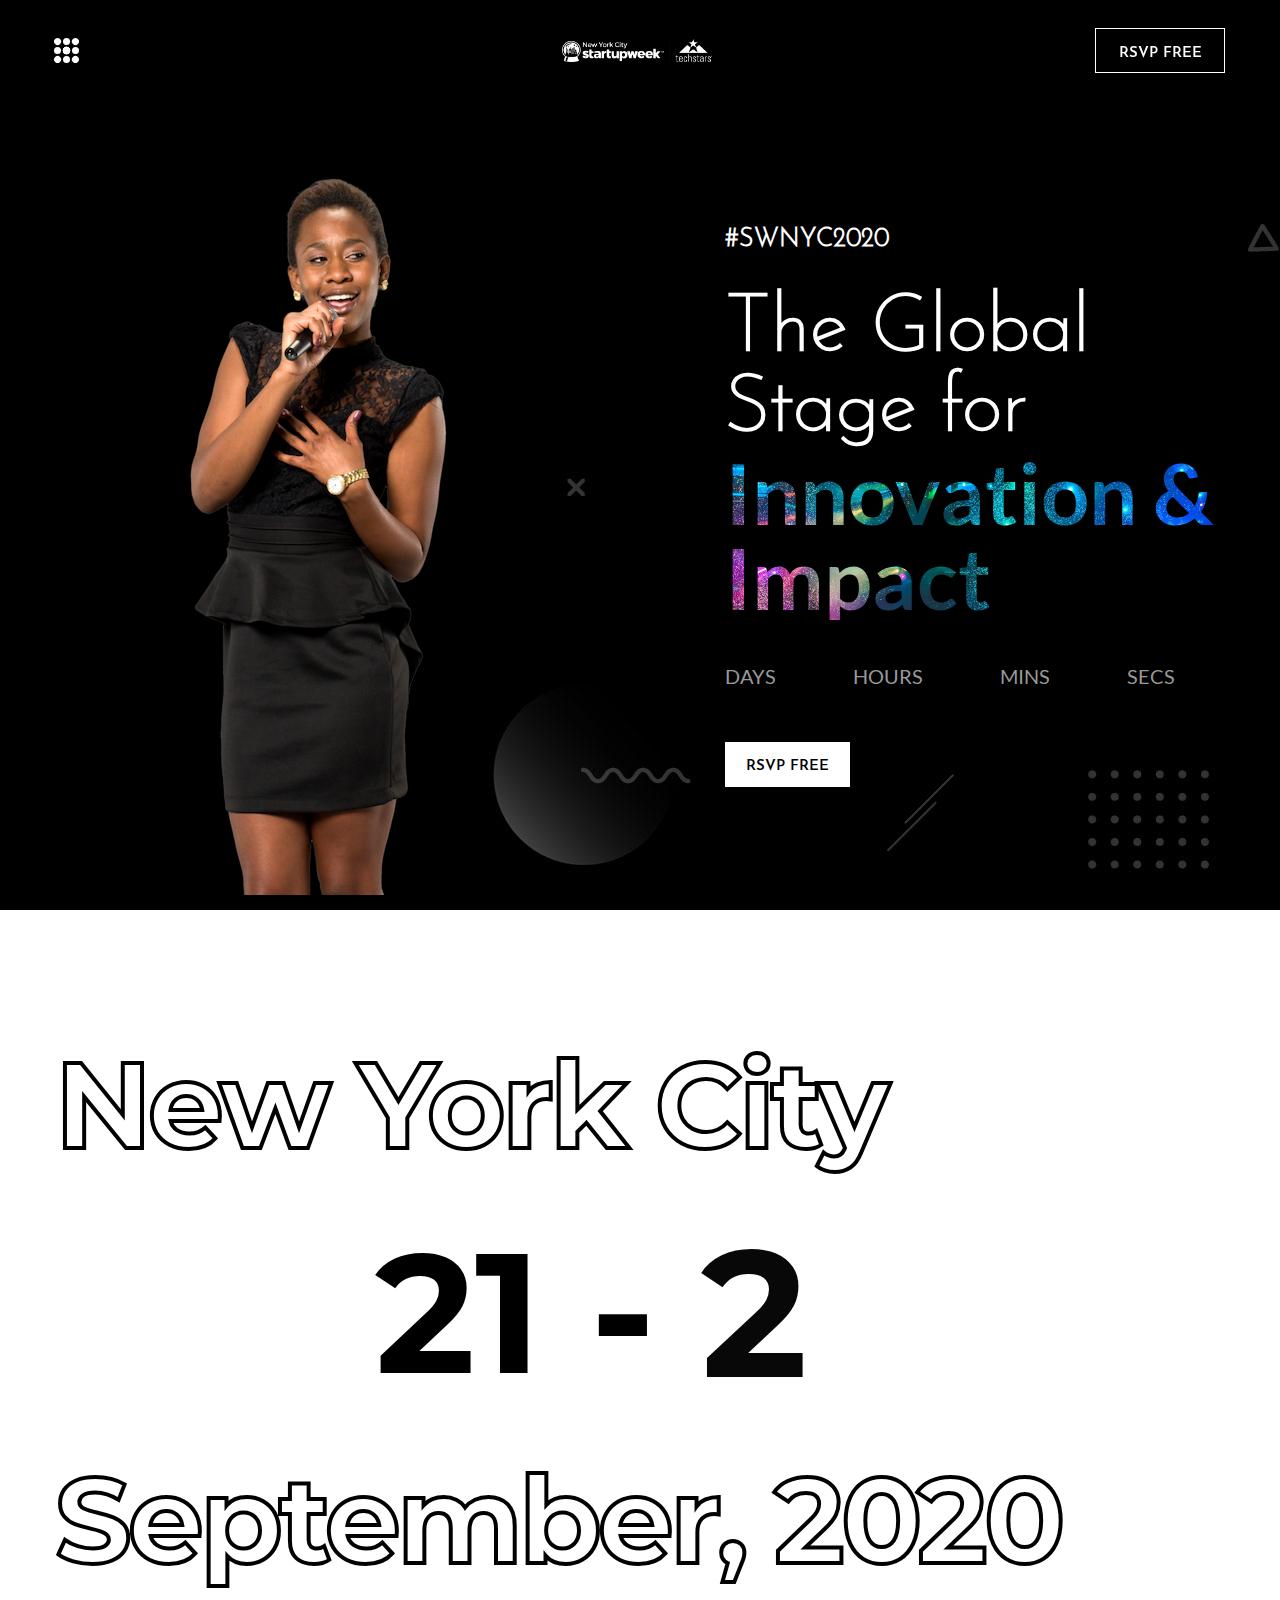
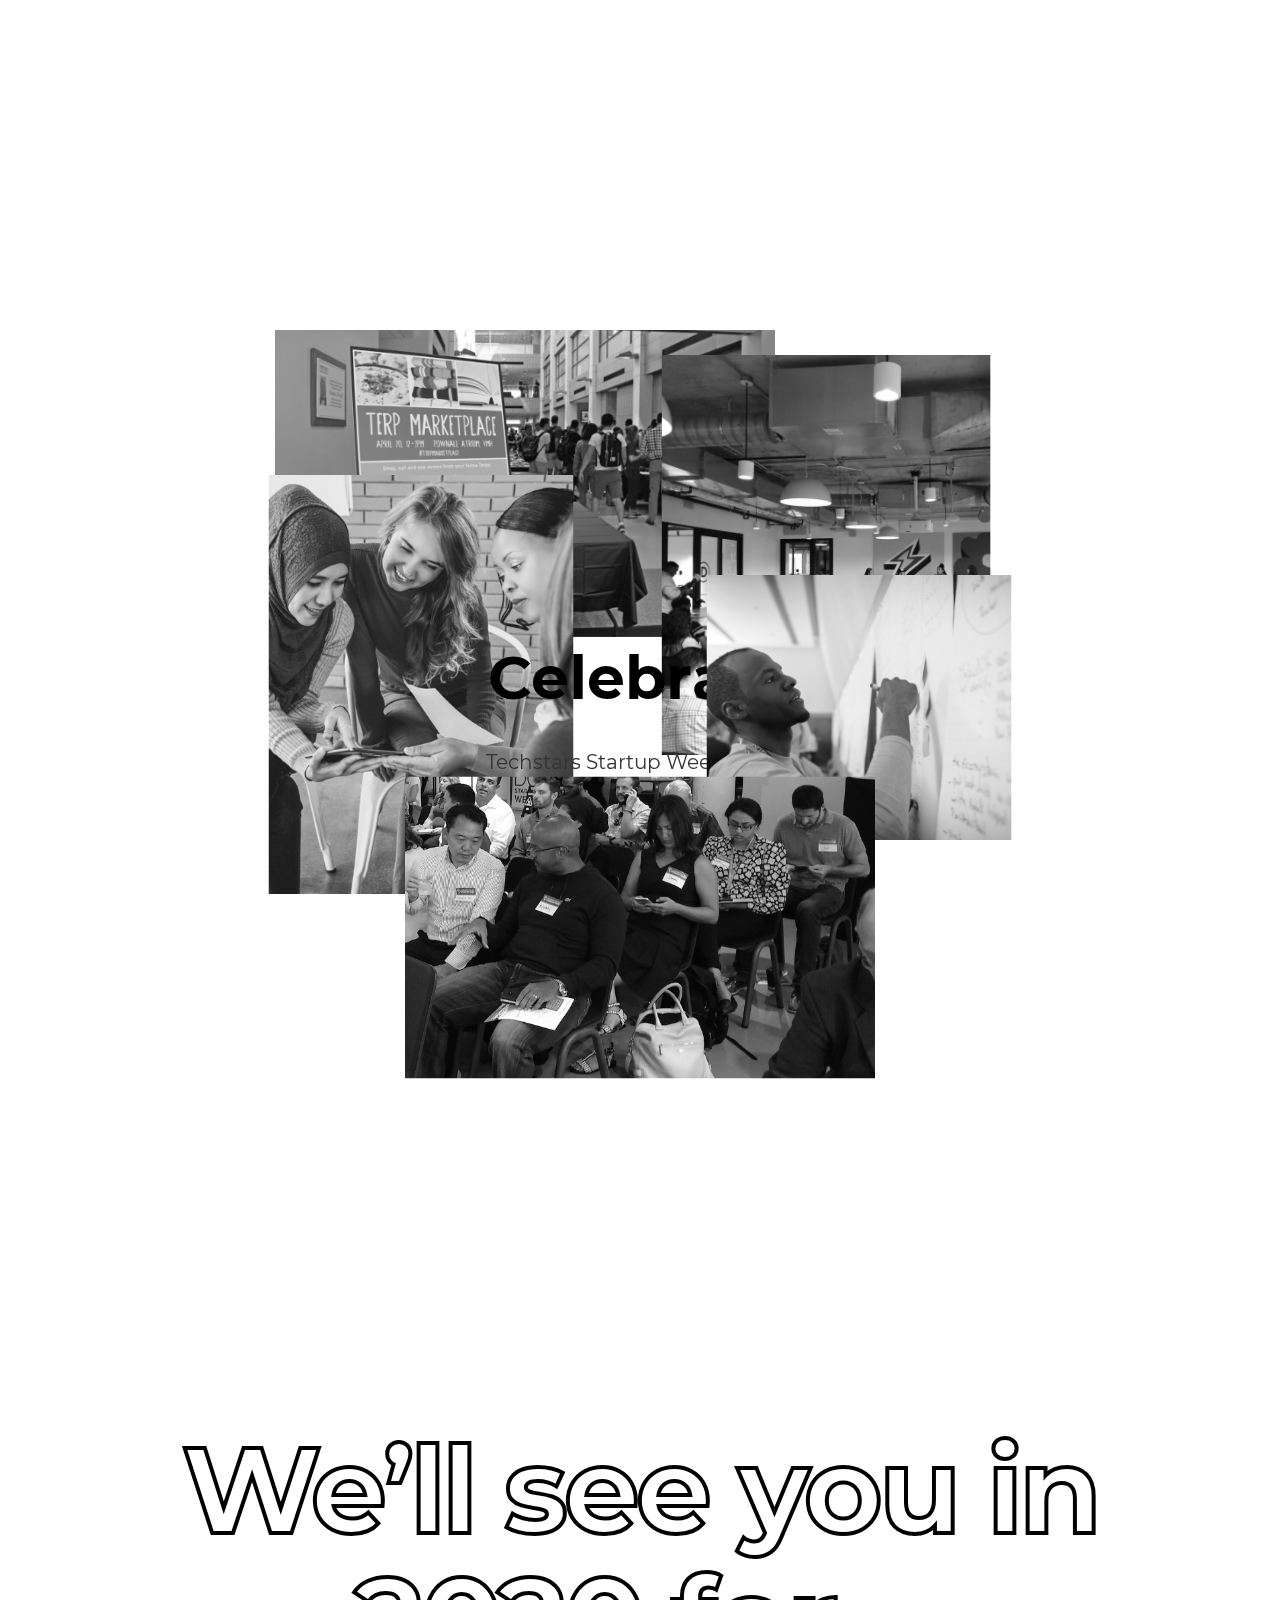
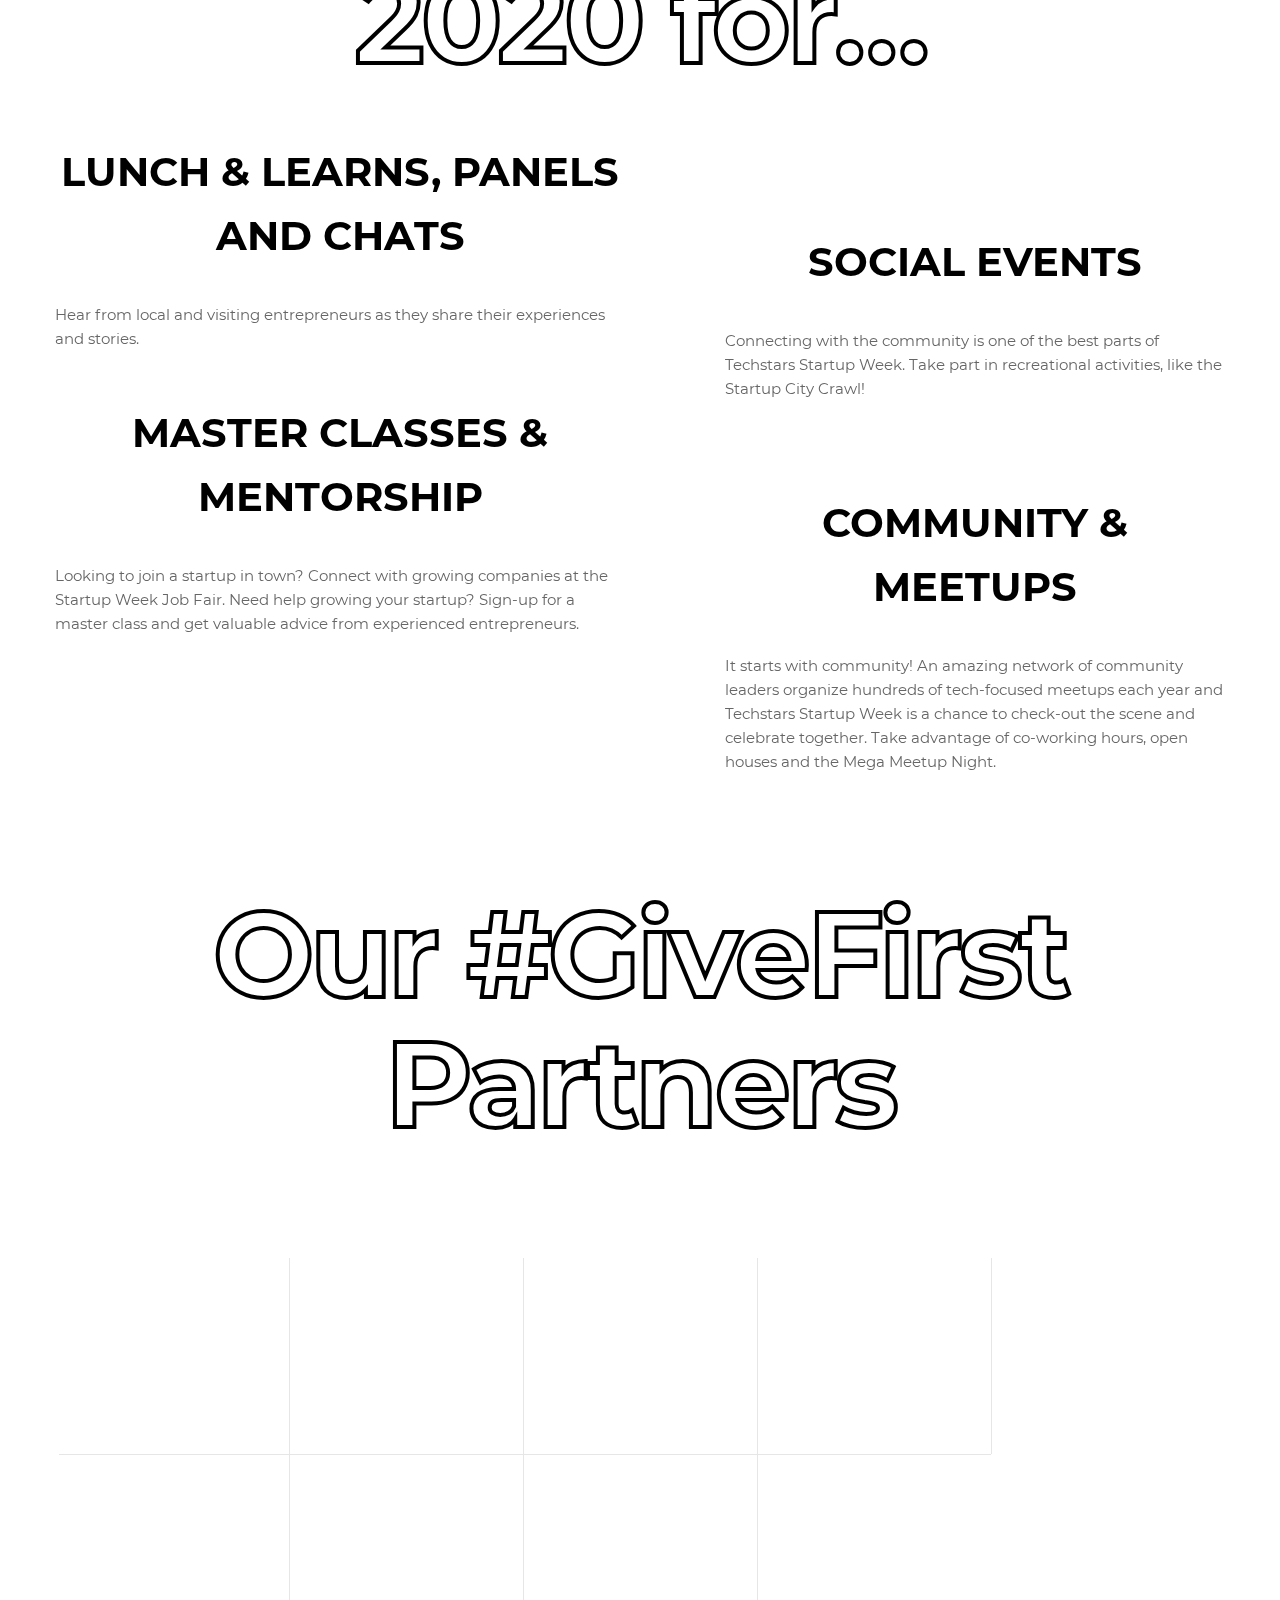
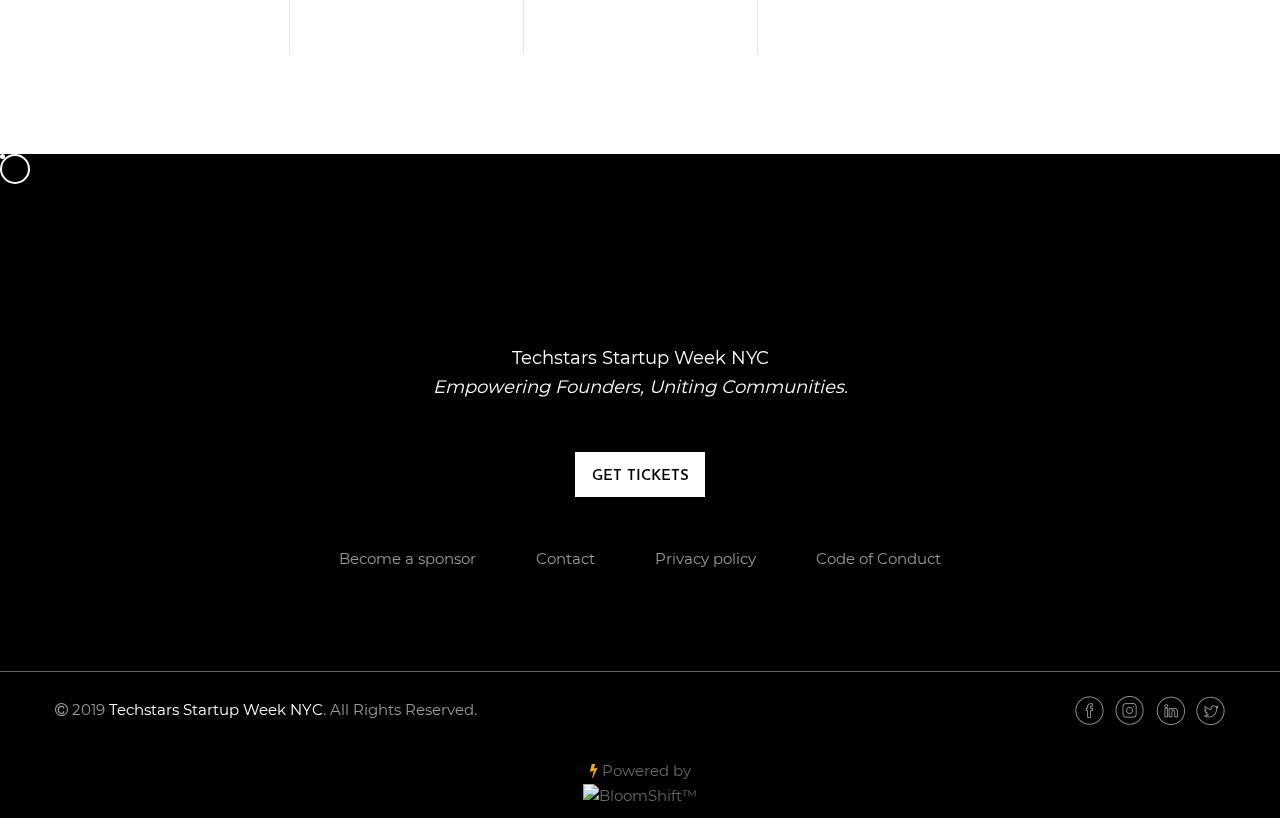
==== commit 5e94c456: "update html" ====
--- a/index.html
+++ b/index.html
@@ -1,532 +1 @@
-<!DOCTYPE html>
-<html lang="en">
-
-<head>
-    <meta charset="UTF-8">
-    <meta name="viewport" content="width=device-width, initial-scale=1.0">
-    <meta http-equiv="X-UA-Compatible" content="ie=edge">
-    <title>Techstars Startup Week NYC</title>
-    <link rel="shortcut icon" href="#">
-    <link rel="stylesheet" href="assets/styles/css/slick.css">
-    <link rel="stylesheet" href="assets/styles/css/slick-theme.css">
-    <link rel="stylesheet" href="assets/styles/css/animate.css">
-    <link rel="stylesheet" href="assets/styles/style.css">
-</head>
-
-<body>
-    <header id="header-trans" class="header-trans-1">
-        <div class="extra-container ">
-            <div class="header-2 ">
-                <div class="header__menu-icon">
-                    <div class="header__menu-icon__dot "> <span></span>
-                        <span></span>
-                    </div>
-                    <div class="header__menu-icon__dot header__menu-icon__dot--vertical"> <span></span>
-                        <span></span>
-                    </div>
-                    <div class="header__menu-icon__dot header__menu-icon__dot--skew"> <span></span>
-                        <span></span>
-                    </div>
-                    <div class="header__menu-icon__dot header__menu-icon__dot--skew-reverse"> <span></span>
-                        <span></span>
-                    </div>
-                </div>
-                <div class="position-fixed"></div>
-                <div class="header__logo">
-                    <a href="index.html">
-                        <img src="assets/images/logo-swnyc-w-h.png" width="150" alt="logo">
-                    </a>
-                </div>
-                <a href="https://swnyc2020.eventbrite.com/?aff=bloomshift" class="header__buy-ticket "> <span>RSVP FREE</span>
-                </a>
-            </div>
-        </div>
-    </header>
-    <section class="header-posistion"></section>
-    <section>
-        <!--<div class="menu-nav">
-    
-    <div class="extra-container">
-        <div class="menu-nav-close"></div>
-        <nav>
-            <ul>
-                <li><a class="menu-link link--kukuri" href="//startupweek.nyc" data-letters="Home">Home</a></li>
-                <li><a class="menu-link link--kukuri" href="venue.html" data-letters="Venue">Venue</a></li>
-                <li><a class="menu-link link--kukuri" href="schedule.html" data-letters="Schedule">Schedule</a></li>
-                <li>
-                    <a class="menu-link link--kukuri" data-letters="Speaker" href="#">Speaker</a><i class="fa fa-angle-down"></i>
-                    <ul class="sub-menu">
-                        <li><a class="menu-link link--kukuri" data-letters="Speaker1" href="speaker-1.html">Speaker1</a></li>
-                        <li><a class="menu-link link--kukuri" data-letters="Speaker2" href="speaker-2.html">Speaker2</a></li>
-                    </ul>
-                </li>
-                <li>
-                    <a class="menu-link link--kukuri" href="#" data-letters="Blog">Blog</a><i class="fa fa-angle-down"></i>
-                    <ul class="sub-menu">
-                        <li><a class="menu-link link--kukuri" data-letters="Blog Single" href="blog-single.html">Blog Single</a></li>
-                        <li><a class="menu-link link--kukuri" data-letters="Blog Grid" href="blog.html">Blog Grid</a></li>
-                    </ul>
-                </li>
-
-                <li>
-                    <a class="menu-link link--kukuri" href="#" data-letters="Pages">Pages</a>
-                    <i class="fa fa-angle-down"></i>
-                    <ul class="sub-menu">
-                        <li><a class="menu-link link--kukuri" href="contact.html" data-letters="Contact">Contact</a></li>
-                        <li><a class="menu-link link--kukuri" data-letters="404" href="404.html">404</a></li>
-                    </ul>
-                </li>
-            </ul>
-        </nav>
-    </div>
-</div>-->
-    </section>
-    <!--<div class="loading">
-        <div class="sp sp-3balls"></div>
-    </div>-->
-    <section>
-        <div class="pagebanner-2">
-            <div class="pagebanner-2__item">
-                <div class="pagebanner-brg pagebanner-brg--1">
-                    <div class="extra-container">
-                        <div class="row">
-                            <div class="col-lg-6">
-                                <a href="#" class="pagebanner-brg--1__thumb wow fadeInLeft">
-                                    <img src="assets/images/uploads/pagebanner/woman.png" alt="sign">
-                                </a>
-                            </div>
-                            <div class="col-lg-6">
-                                <div class="pagebanner-brg--1__right wow fadeInRight">
-                                    <div class="pagebanner-brg--1__info">
-                                        <h5>#SWNYC2020</h5>
-                                        <h2 class="pagebanner-brg--1__webdesign">The Global Stage for</h2>
-                                        <h3 class="pagebanner-brg--1__conference">Innovation &amp; Impact</h3>
-                                    </div>
-                                    <div class="pagebanner__count-down-area">
-                                        <div class="pagebanner__count-down">
-                                            <p id="CD__day"></p><span>DAYS</span>
-                                        </div>
-                                        <div class="pagebanner__count-down">
-                                            <p id="CD__hour"></p><span>HOURS</span>
-                                        </div>
-                                        <div class="pagebanner__count-down ">
-                                            <p id="CD__min"></p><span>MINS</span>
-                                        </div>
-                                        <div class="pagebanner__count-down ">
-                                            <p id="CD__sec"></p><span>SECS</span>
-                                        </div>
-                                    </div> <a href="https://swnyc2020.eventbrite.com/?aff=bloomshift" target="_blank">RSVP FREE</a>
-                                </div>
-                            </div>
-                        </div>
-                    </div>
-                </div>
-            </div>
-            <div class="pagebanner-2__item">
-                <div class="pagebanner-brg pagebanner-brg--2">
-                    <div class="extra-container">
-                        <h1>Techstars <br> Startup Week NYC</h1>
-                    </div>
-                </div>
-            </div>
-            <div class="pagebanner-2__item">
-                <div class="pagebanner-brg pagebanner-brg--3">
-                    <div class="extra-container">
-                        <div class="row">
-                            <div class="col-lg-6">
-                                <div class="pagebanner-brg--3__left">
-                                    <img src="assets/images/uploads/pagebanner/sign2.png" alt="sign2">
-                                    <div class="pagebanner-brg--1__info">
-                                        <h5>#SWNYC2020</h5>
-                                        <h2 class="pagebanner-brg--1__webdesign">The Global Stage for</h2>
-                                        <h3 class="pagebanner-brg--1__conference">Innovation &amp; Impact</h3>
-                                    </div>
-                                    <div class="pagebanner__count-down-area">
-                                        <div class="pagebanner__count-down">
-                                            <p id="CD2__day"></p><span>DAYS</span>
-                                        </div>
-                                        <div class="pagebanner__count-down">
-                                            <p id="CD2__hour"></p><span>HOURS</span>
-                                        </div>
-                                        <div class="pagebanner__count-down ">
-                                            <p id="CD2__min"></p><span>MINS</span>
-                                        </div>
-                                        <div class="pagebanner__count-down ">
-                                            <p id="CD2__sec"></p><span>SECS</span>
-                                        </div>
-                                    </div> <a href="https://swnyc2020.eventbrite.com/?aff=bloomshift" target="_blank">RSVP FREE</a>
-                                </div>
-                            </div>
-                            <div class="col-lg-6">
-                                <div class="pagebanner-brg--3__right">
-                                    <img src="assets/images/uploads/pagebanner/woman.png" alt="human">
-                                </div>
-                            </div>
-                        </div>
-                    </div>
-                </div>
-            </div>
-        </div>
-    </section>
-    <section>
-        <div class="extra-container">
-            <div class="experience__tittle">
-                <div class="experience__tittle1">
-                    <h1>New York City</h1>
-                </div>
-                <h3 id="counting" class="tittle-eff2">21 - 25</h3>
-                <div class="experience__tittle2">
-                    <h1>September, 2020</h1>
-                </div>
-            </div>
-        </div>
-        <div class="experience">
-            <div class="extra-container">
-                <div class="row">
-                    <div class="col-lg-6 col-sm-6">
-                        <a href="#" class="experience__thumb movein-ex--1">
-                            <img src="assets/images/uploads/experience/swnyc-web-570x350.png" alt="experience1">
-                        </a>
-                    </div>
-                    <div class="col-lg-6 col-sm-6">
-                        <a href="#" class="experience__thumb experience__thumb--right movein-ex--2">
-                            <img src="assets/images/uploads/experience/swnyc-web-370x450.png" alt="experience2">
-                        </a>
-                    </div>
-                </div>
-                <div class="row">
-                    <div class="col-xl-3 col-lg-4 col-sm-6">
-                        <a href="#" class="experience__thumb experience__thumb--left movein-ex--3">
-                            <img src="assets/images/uploads/experience/swnyc-web-400x550.png" alt="experience3">
-                        </a>
-                    </div>
-                    <div class="col-xl-6 col-lg-4 col-sm-12">
-                        <div class="experience__text">
-                            <h1>Celebrate</h1>
-                            <p>Techstars Startup Week brings entrepreneurs, local leaders, and friends together over five days to build momentum and opportunity around your community’s unique entrepreneurial identity. Join in a celebration led by entrepreneurs and hosted in the entrepreneurial spaces you love.</p>
-                            <div class="link-draw__hover">
-                                <svg viewBox="4 0 118 98.6" class="hand-draw">
-                                    <path class="hand-med-hover" d="M33.2,31.2C53.8,14.1,78.4,9.5,96.9,19.4c12.2,6.5,26.7,21.9,23.9,37.8c-3.9,22.2-39.1,37.1-65.6,34.5c-8.8-0.9-17.6-3.8-25.3-8.2C16.7,76,4.5,63.1,4.4,47.2C4.3,32.4,15,19.3,27.2,12.1c3.6-2.1,7.5-3.9,11.5-5.3c15.2-5.5,27.7-2.5,32.7-1.3c3.6,0.9,18,4.9,29.9,19c5.4,6.3,11.2,13.1,12.5,24.5c0.3,2.6,2,20.2-10.5,34.1C93.9,93.4,82,94,70,94.7c-9.9,0.6-25.8,1.5-39.3-10.1c-2.3-2-20.5-18.1-16-38.8c2.4-10.8,10-18.2,12.4-20.5c6.8-6.6,13.6-8.9,19.7-11C52,12.7,63,9.1,76.3,11.8c5,1,14.8,3.1,23.4,11.9c2.4,2.5,9.2,9.7,11.6,22c0.8,4.2,2.2,11.4-0.4,19.1c-4.9,14.2-20.9,19.7-28.3,22.4c-6,2.1-18,6.4-31.1,1.9c-16.1-5.4-33.7-23.9-28.8-44.2C25.5,33.2,35,24,44.6,19.9c14.3-6.2,26.1,0,28,1" />
-                                </svg> <a class="experience__text__link" href="#">Coming Soon...</a>
-                            </div>
-                        </div>
-                    </div>
-                    <div class="col-xl-3 col-lg-4 col-sm-6">
-                        <a href="#" class="experience__thumb experience__thumb--middle movein-ex--4">
-                            <img src="assets/images/uploads/experience/swnyc-web-345x300.png" alt="experience4">
-                        </a>
-                    </div>
-                </div>
-                <div class="row">
-                    <div class="col-xl-5">
-                        <a href="#" class="experience__thumb experience__thumb--center movein-ex--5">
-                            <img src="assets/images/uploads/experience/swnyc-web-700x450.png" alt="experience5">
-                        </a>
-                    </div>
-                </div>
-            </div>
-        </div>
-    </section>
-    <section id="schedule">
-        <div class="extra-container">
-            <div class="schedule-list__tittle">
-                <h1>We’ll see you in 2020 for…</h1>
-            </div>
-        </div>
-        <div class="schedule-list">
-            <div class="container">
-                <div class="row">
-                    <div id="schedulelist-reveal1" class="col-lg-6">
-                        <h2>LUNCH & LEARNS, PANELS AND CHATS</h2>
-                        <div class="schedule-list__box">
-                            <h3></h3>
-                            <p>Hear from local and visiting entrepreneurs as they share their experiences and stories.</p>
-                            <!--<ul class="min-list">                          
-                            <li><span>Badge Pickup / Breakfast</span><span>8:30am</span></li>
-                            <li><span>Welcome From The Chairs</span><span>9:30am</span></li>
-                            <li><span>Products Design</span><span>10:00am</span></li>
-                            <li><span>Lunch</span><span>12:00am</span></li>
-                            <li><span>Keynote: Development</span><span>2:00pm</span></li>
-                            <li><span>Break Out: Sessions</span><span>4:00pm</span></li>
-                            <li><span>Group Discussion</span><span>5:00pm</span></li>
-                        </ul>-->
-                        </div>
-                    </div>
-                    <div id="schedulelist-reveal2" class="col-lg-6">
-                        <h2 class="schedule-list--lower">SOCIAL EVENTS</h2>
-                        <div class="schedule-list__box schedule-list__box--lower">
-                            <h3></h3>
-                            <p>Connecting with the community is one of the best parts of Techstars Startup Week. Take part in recreational activities, like the Startup City Crawl!</p>
-                            <!--<ul class="min-list">                                                     
-                            <li><span>Badge Pickup</span><span>8:30am</span></li>
-                            <li><span>21st Century Design</span><span>9:30am</span></li>
-                            <li><span>Workshops Award</span><span>10:00am</span></li>
-                            <li><span>Lunch</span><span>12:00am</span></li>
-                            <li><span>Keynote: Development</span><span>2:00pm</span></li>
-                            <li><span>Break Out: Sessions</span><span>4:00pm</span></li>
-                            <li><span>Group Discussion</span><span>5:00pm</span></li>
-                        </ul>-->
-                        </div>
-                    </div>
-                    <div id="schedulelist-reveal1" class="col-lg-6">
-                        <h2>MASTER CLASSES & MENTORSHIP</h2>
-                        <div class="schedule-list__box">
-                            <h3></h3>
-                            <p>Looking to join a startup in town? Connect with growing companies at the Startup Week Job Fair. Need help growing your startup? Sign-up for a master class and get valuable advice from experienced entrepreneurs.</p>
-                            <!--<ul class="min-list">                          
-                            <li><span>Badge Pickup / Breakfast</span><span>8:30am</span></li>
-                            <li><span>Welcome From The Chairs</span><span>9:30am</span></li>
-                            <li><span>Products Design</span><span>10:00am</span></li>
-                            <li><span>Lunch</span><span>12:00am</span></li>
-                            <li><span>Keynote: Development</span><span>2:00pm</span></li>
-                            <li><span>Break Out: Sessions</span><span>4:00pm</span></li>
-                            <li><span>Group Discussion</span><span>5:00pm</span></li>
-                        </ul>-->
-                        </div>
-                    </div>
-                    <div id="schedulelist-reveal2" class="col-lg-6">
-                        <h2 class="schedule-list--lower">COMMUNITY & MEETUPS</h2>
-                        <div class="schedule-list__box schedule-list__box--lower">
-                            <h3></h3>
-                            <p>It starts with community! An amazing network of community leaders organize hundreds of tech-focused meetups each year and Techstars Startup Week is a chance to check-out the scene and celebrate together. Take advantage of co-working hours, open houses and the Mega Meetup Night.</p>
-                            <!--<ul class="min-list">                                                     
-                            <li><span>Badge Pickup</span><span>8:30am</span></li>
-                            <li><span>21st Century Design</span><span>9:30am</span></li>
-                            <li><span>Workshops Award</span><span>10:00am</span></li>
-                            <li><span>Lunch</span><span>12:00am</span></li>
-                            <li><span>Keynote: Development</span><span>2:00pm</span></li>
-                            <li><span>Break Out: Sessions</span><span>4:00pm</span></li>
-                            <li><span>Group Discussion</span><span>5:00pm</span></li>
-                        </ul>-->
-                        </div>
-                    </div>
-                </div>
-            </div>
-        </div>
-    </section>
-    <!--<section>
-    <div class="extra-container">
-        <div class="speaker-slider__tittle">
-            <h1>Featured Speakers</h1>
-        </div>
-
-    </div>
-    <div class="container">
-        <div class="speaker-slider-area">
-            <div class="speaker-slider__arrow speaker-slider__arrow--up"><i class="fa fa-angle-up"></i></div>
-            <div class="speaker-slider__arrow speaker-slider__arrow--down"><i class="fa fa-angle-down"></i></div>
-            <div class="speaker-slider">
-            
-                <div class="speaker-slider__item">
-                    <div class=" col-lg-4 col-md-6">
-                        <a href="#" class="speaker-slider__item__thumb">
-                            <img src="assets/images/uploads/speaker/speakers_v23.jpg" alt="speakers_v23">
-                            <div class="speaker-slider__item__thumb__info"> 
-                                <h4>Brie Larson</h4>
-                                <h5 > UX & UI Designer</h5>
-                            </div>
-                        </a>
-                    </div>
-                </div>
-    
-                <div class=" speaker-slider__item">
-                    <div class=" col-lg-4 col-md-6">
-                        <a href="#" class="speaker-slider__item__thumb">
-                            <img src="assets/images/uploads/speaker/speakers2.jpg" alt="speakers2">
-                            <div class="speaker-slider__item__thumb__info">
-                                <h4>Utada Hikaru</h4>
-                                <h5>UX & UI Designer</h5>
-                            </div>
-                        </a>
-                    </div>
-                </div>
-    
-                <div class=" speaker-slider__item">
-                    <div class=" col-lg-4 col-md-6">
-                        <a href="#" class="speaker-slider__item__thumb">
-                            <img src="assets/images/uploads/speaker/speakers3.jpg" alt="speakers3">
-                            <div class="speaker-slider__item__thumb__info">
-                                <h4>Scarlett Scarlett</h4>
-                                <h5>C.E.O</h5>
-                            </div>
-                        </a>
-                    </div>
-                </div>
-    
-                <div class=" speaker-slider__item">
-                    <div class=" col-lg-4 col-md-6">
-                        <a href="#" class="speaker-slider__item__thumb">
-                            <img src="assets/images/uploads/speaker/speakers4.jpg" alt="speakers4">
-                            <div class="speaker-slider__item__thumb__info">
-                                <h4>Michael Scottfield</h4>
-                                <h5>Senior Developer</h5>
-                            </div>
-                        </a>
-                    </div>
-                </div>
-    
-                <div class=" speaker-slider__item">
-                    <div class=" col-lg-4 col-md-6">
-                        <a href="#" class="speaker-slider__item__thumb">
-                            <img src="assets/images/uploads/speaker/speakers_v26.jpg" alt="speakers4">
-                            <div class="speaker-slider__item__thumb__info">
-                                <h4>Jennifer Gray</h4>
-                                <h5>C.E.O</h5>
-                            </div>
-                        </a>
-                    </div>
-                </div>
-    
-                <div class=" speaker-slider__item">
-                    <div class=" col-lg-4 col-md-6">
-                        <a href="#" class="speaker-slider__item__thumb">
-                            <img src="assets/images/uploads/speaker/speakers5.jpg" alt="speakers5">
-                            <div class="speaker-slider__item__thumb__info">
-                                <h4>Layla Johnson</h4>
-                                <h5>UI Designer</h5>
-                            </div>
-                        </a>
-                    </div>
-                </div>
-                
-                <div class=" speaker-slider__item">
-                    <div class=" col-lg-4 ">
-                        <a href="#" class="speaker-slider__item__thumb">
-                            <img src="assets/images/uploads/speaker/speakers6.jpg" alt="speakers6">
-                            <div class="speaker-slider__item__thumb__info">
-                                <h4>Daniel Bryan</h4>
-                                <h5>Senior Developer</h5>
-                            </div>
-                        </a>
-                    </div>
-                </div>
-    
-                <div class=" speaker-slider__item">
-                    <div class=" col-lg-4">
-                        <a href="#" class="speaker-slider__item__thumb">
-                            <img src="assets/images/uploads/speaker/speakers9.jpg" alt="speakers9">
-                            <div class="speaker-slider__item__thumb__info">
-                                <h4>Jenifer Lawrence</h4>
-                                <h5>Senior Developer</h5>
-                            </div>
-                        </a>
-                    </div>
-                </div>
-            </div>
-        </div>
-    </div>
-
-</section>-->
-    <section>
-        <div class="extra-container">
-            <div class="sponsor__tittle">
-                <h1>Our #GiveFirst Partners</h1>
-            </div>
-            <div class="sponsor">
-                <div class="sponsor__item">
-                    <img src="assets/images/uploads/sponsor/swnyc2020-googleStartups.png" alt="sponsor1">
-                </div>
-                <div class="sponsor__item">
-                    <img src="assets/images/uploads/sponsor/swnyc2020-co.png" alt="sponsor2">
-                </div>
-                <div class="sponsor__item">
-                    <img src="assets/images/uploads/sponsor/swnyc2020-orangeUP.png" alt="sponsor3">
-                </div>
-                <div class="sponsor__item">
-                    <img src="assets/images/uploads/sponsor/swnyc2020-xis.png" alt="sponsor4">
-                </div>
-                <div class="sponsor__item">
-                    <img src="assets/images/uploads/sponsor/swnyc2020-cwa.png" alt="sponsor5">
-                </div>
-                <div class="sponsor__item">
-                    <img src="assets/images/uploads/sponsor/swnyc2020-ictd.png" alt="sponsor6">
-                </div>
-                <div class="sponsor__item">
-                    <img src="assets/images/uploads/sponsor/swnyc2020-ureeka.png" alt="sponsor7">
-                </div>
-                <div class="sponsor__item">
-                    <img src="assets/images/uploads/sponsor/swnyc2020-aesir.png" alt="sponsor8">
-                </div>
-                <div class="sponsor__item">
-                    <img src="assets/images/uploads/sponsor/swnyc2020-hce.png" alt="sponsor9">
-                </div>
-            </div>
-        </div>
-    </section>
-    <footer>
-        <div class="cursor"></div>
-        <div class="cursor-follower"></div>
-        <div class="container">
-            <div class="footer ">
-                <a class="footer__logo" href="//startupweek.nyc">
-                    <img class="footer-move-up" src="assets/images/logo-swnyc-w-h.png" height="50" alt="logo">
-                </a>
-                <div class="footer__site-text">
-                    <p class="footer-move-up">Techstars Startup Week NYC</p>
-                    <p class="footer-move-up"><em>Empowering Founders, Uniting Communities.</em>
-                    </p>
-                </div>
-                <div class="footer__get-ticket footer-move-up"> <a href="https://swnyc2020.eventbrite.com/?aff=bloomshift" target="_blank">GET TICKETS</a>
-                </div>
-                <div class="footer__menu footer-move-up">
-                    <ul>
-                        <li><a href="">Become a sponsor</a>
-                        </li>
-                        <li><a href="">Contact</a>
-                        </li>
-                        <li><a href="">Privacy policy</a>
-                        </li>
-                        <li><a href="">Code of Conduct</a>
-                        </li>
-                    </ul>
-                </div>
-            </div>
-        </div>
-        <div class="copy-right">
-            <div class="container">
-                <div class="copy-right__area">
-                    <p class="copy-right__left"> <i class="fa fa-copyright"></i> 2019 <span>Techstars Startup Week NYC</span>. All Rights Reserved.</p>
-                    <div class="copy-right__right">
-                        <a href="https://facebook.com/StartupWeekNYC" target="_blank">
-                            <img src="assets/images/footer-face.png" alt="face">
-                        </a>
-                        <a href="https://instagram.com/StartupWeekNYC" target="_blank">
-                            <img src="assets/images/footer-ins.png" alt="ins">
-                        </a>
-                        <a href="https://linkedin.com/company/StartupWeekNYC" target="_blank">
-                            <img src="assets/images/footer-in.png" alt="in">
-                        </a>
-                        <a href="https://twitter.com/StartupWeekNYC" target="_blank">
-                            <img src="assets/images/footer-twit.png" alt="twit">
-                        </a>
-                    </div>
-                </div>
-                <center>
-                    <p style="padding:10px;"><i style="color:rgb(246, 166, 35);" class="fa fa-bolt" aria-hidden="true"></i> Powered by
-                        <br/>
-                        <a href="https://www.bloomshift.com/?utm_source=startupweek.nyc&amp;utm_medium=website&amp;utm_campaign=referral&amp;utm_content=homepage" target="_blank">
-                            <img width="150px" src="https://www.bloomshift.com/wp-content/uploads/bloom-banner-1901.png" alt="BloomShift™">
-                        </a>
-                    </p>
-                </center>
-            </div>
-        </div>
-    </footer>
-    <script src="assets/scripts/jquery-3.4.1.js">
-    </script>
-    <script src="assets/scripts/slick.min.js"></script>
-    <script src="assets/scripts/isotope.pkgd.min.js"></script>
-    <script src="assets/scripts/packery.pkgd.min.js"></script>
-    <script src="assets/scripts/flickity.pkgd.min.js"></script>
-    <script src="assets/scripts/anime.min.js"></script>
-    <script src="assets/scripts/ScrollMagic.min.js"></script>
-    <script src="assets/scripts/TimelineMax.min.js"></script>
-    <script src="assets/scripts/TweenMax.min.js"></script>
-    <script src="assets/scripts/animation.gsap.min.js"></script>
-    <script src="assets/scripts/charming.min.js"></script>
-    <script src="assets/scripts/wow.js"></script>
-    <script src="assets/scripts/lightbox.js"></script>
-    <script src="assets/scripts/app.js"></script>
-</body>
-
-</html>+<!DOCTYPE html><html lang="en"><head> <meta charset="UTF-8"> <meta name="viewport" content="width=device-width, initial-scale=1.0"> <meta http-equiv="X-UA-Compatible" content="ie=edge"> <title>Techstars Startup Week NYC</title> <link rel="shortcut icon" href="#"> <link rel="stylesheet" href="assets/styles/css/slick.css"> <link rel="stylesheet" href="assets/styles/css/slick-theme.css"> <link rel="stylesheet" href="assets/styles/css/animate.css"> <link rel="stylesheet" href="assets/styles/style.css"></head><body> <header id="header-trans" class="header-trans-1"> <div class="extra-container "> <div class="header-2 "> <div class="header__menu-icon"> <div class="header__menu-icon__dot "> <span></span> <span></span> </div><div class="header__menu-icon__dot header__menu-icon__dot--vertical"> <span></span> <span></span> </div><div class="header__menu-icon__dot header__menu-icon__dot--skew"> <span></span> <span></span> </div><div class="header__menu-icon__dot header__menu-icon__dot--skew-reverse"> <span></span> <span></span> </div></div><div class="position-fixed"></div><div class="header__logo"> <a href="index.html"> <img src="assets/images/logo-swnyc-w-h.png" width="150" alt="logo"> </a> </div><a href="https://swnyc2020.eventbrite.com/?aff=bloomshift" class="header__buy-ticket "> <span>RSVP FREE</span> </a> </div></div></header> <section class="header-posistion"></section> <section><!--<div class="menu-nav"> <div class="extra-container"> <div class="menu-nav-close"></div><nav> <ul> <li><a class="menu-link link--kukuri" href="//startupweek.nyc" data-letters="Home">Home</a></li><li><a class="menu-link link--kukuri" href="venue.html" data-letters="Venue">Venue</a></li><li><a class="menu-link link--kukuri" href="schedule.html" data-letters="Schedule">Schedule</a></li><li> <a class="menu-link link--kukuri" data-letters="Speaker" href="#">Speaker</a><i class="fa fa-angle-down"></i> <ul class="sub-menu"> <li><a class="menu-link link--kukuri" data-letters="Speaker1" href="speaker-1.html">Speaker1</a></li><li><a class="menu-link link--kukuri" data-letters="Speaker2" href="speaker-2.html">Speaker2</a></li></ul> </li><li> <a class="menu-link link--kukuri" href="#" data-letters="Blog">Blog</a><i class="fa fa-angle-down"></i> <ul class="sub-menu"> <li><a class="menu-link link--kukuri" data-letters="Blog Single" href="blog-single.html">Blog Single</a></li><li><a class="menu-link link--kukuri" data-letters="Blog Grid" href="blog.html">Blog Grid</a></li></ul> </li><li> <a class="menu-link link--kukuri" href="#" data-letters="Pages">Pages</a> <i class="fa fa-angle-down"></i> <ul class="sub-menu"> <li><a class="menu-link link--kukuri" href="contact.html" data-letters="Contact">Contact</a></li><li><a class="menu-link link--kukuri" data-letters="404" href="404.html">404</a></li></ul> </li></ul> </nav> </div></div>--> </section> <div class="loading"> <div class="sp sp-3balls"></div></div><section> <div class="pagebanner-2"> <div class="pagebanner-2__item"> <div class="pagebanner-brg pagebanner-brg--1"> <div class="extra-container"> <div class="row"> <div class="col-lg-6"> <a href="#" class="pagebanner-brg--1__thumb wow fadeInLeft"> <img src="assets/images/uploads/pagebanner/woman.png" alt="sign"> </a> </div><div class="col-lg-6"> <div class="pagebanner-brg--1__right wow fadeInRight"> <div class="pagebanner-brg--1__info"> <h5>#SWNYC2020</h5> <h2 class="pagebanner-brg--1__webdesign">The Global Stage for</h2> <h3 class="pagebanner-brg--1__conference">Innovation &amp; Impact</h3> </div><div class="pagebanner__count-down-area"> <div class="pagebanner__count-down"> <p id="CD__day"></p><span>DAYS</span> </div><div class="pagebanner__count-down"> <p id="CD__hour"></p><span>HOURS</span> </div><div class="pagebanner__count-down "> <p id="CD__min"></p><span>MINS</span> </div><div class="pagebanner__count-down "> <p id="CD__sec"></p><span>SECS</span> </div></div><a href="https://swnyc2020.eventbrite.com/?aff=bloomshift" target="_blank">RSVP FREE</a> </div></div></div></div></div></div><!--<div class="pagebanner-2__item"> <div class="pagebanner-brg pagebanner-brg--2"> <div class="extra-container"> <h1>Techstars <br>Startup Week NYC</h1> </div></div></div><div class="pagebanner-2__item"> <div class="pagebanner-brg pagebanner-brg--3"> <div class="extra-container"> <div class="row"> <div class="col-lg-6"> <div class="pagebanner-brg--3__left"> <img src="assets/images/uploads/pagebanner/sign2.png" alt="sign2"> <div class="pagebanner-brg--1__info"> <h5>#SWNYC2020</h5> <h2 class="pagebanner-brg--1__webdesign">The Global Stage for</h2> <h3 class="pagebanner-brg--1__conference">Innovation &amp; Impact</h3> </div><div class="pagebanner__count-down-area"> <div class="pagebanner__count-down"> <p id="CD2__day"></p><span>DAYS</span> </div><div class="pagebanner__count-down"> <p id="CD2__hour"></p><span>HOURS</span> </div><div class="pagebanner__count-down "> <p id="CD2__min"></p><span>MINS</span> </div><div class="pagebanner__count-down "> <p id="CD2__sec"></p><span>SECS</span> </div></div><a href="https://swnyc2020.eventbrite.com/?aff=bloomshift" target="_blank">RSVP FREE</a> </div></div><div class="col-lg-6"> <div class="pagebanner-brg--3__right"> <img src="assets/images/uploads/pagebanner/woman.png" alt="human"> </div></div></div></div></div></div>--> </div></section> <section> <div class="extra-container"> <div class="experience__tittle"> <div class="experience__tittle1"> <h1>New York City</h1> </div><h3 id="counting" class="tittle-eff2">21 - 25</h3> <div class="experience__tittle2"> <h1>September, 2020</h1> </div></div></div><div class="experience"> <div class="extra-container"> <div class="row"> <div class="col-lg-6 col-sm-6"> <a href="#" class="experience__thumb movein-ex--1"> <img src="assets/images/uploads/experience/swnyc-web-570x350.png" alt="experience1"> </a> </div><div class="col-lg-6 col-sm-6"> <a href="#" class="experience__thumb experience__thumb--right movein-ex--2"> <img src="assets/images/uploads/experience/swnyc-web-370x450.png" alt="experience2"> </a> </div></div><div class="row"> <div class="col-xl-3 col-lg-4 col-sm-6"> <a href="#" class="experience__thumb experience__thumb--left movein-ex--3"> <img src="assets/images/uploads/experience/swnyc-web-400x550.png" alt="experience3"> </a> </div><div class="col-xl-6 col-lg-4 col-sm-12"> <div class="experience__text"> <h1>Celebrate</h1> <p>Techstars Startup Week brings entrepreneurs, local leaders, and friends together over five days to build momentum and opportunity around your community’s unique entrepreneurial identity. Join in a celebration led by entrepreneurs and hosted in the entrepreneurial spaces you love.</p><div class="link-draw__hover"> <svg viewBox="4 0 118 98.6" class="hand-draw"> <path class="hand-med-hover" d="M33.2,31.2C53.8,14.1,78.4,9.5,96.9,19.4c12.2,6.5,26.7,21.9,23.9,37.8c-3.9,22.2-39.1,37.1-65.6,34.5c-8.8-0.9-17.6-3.8-25.3-8.2C16.7,76,4.5,63.1,4.4,47.2C4.3,32.4,15,19.3,27.2,12.1c3.6-2.1,7.5-3.9,11.5-5.3c15.2-5.5,27.7-2.5,32.7-1.3c3.6,0.9,18,4.9,29.9,19c5.4,6.3,11.2,13.1,12.5,24.5c0.3,2.6,2,20.2-10.5,34.1C93.9,93.4,82,94,70,94.7c-9.9,0.6-25.8,1.5-39.3-10.1c-2.3-2-20.5-18.1-16-38.8c2.4-10.8,10-18.2,12.4-20.5c6.8-6.6,13.6-8.9,19.7-11C52,12.7,63,9.1,76.3,11.8c5,1,14.8,3.1,23.4,11.9c2.4,2.5,9.2,9.7,11.6,22c0.8,4.2,2.2,11.4-0.4,19.1c-4.9,14.2-20.9,19.7-28.3,22.4c-6,2.1-18,6.4-31.1,1.9c-16.1-5.4-33.7-23.9-28.8-44.2C25.5,33.2,35,24,44.6,19.9c14.3-6.2,26.1,0,28,1"/> </svg> <a class="experience__text__link" href="#">Coming Soon...</a> </div></div></div><div class="col-xl-3 col-lg-4 col-sm-6"> <a href="#" class="experience__thumb experience__thumb--middle movein-ex--4"> <img src="assets/images/uploads/experience/swnyc-web-345x300.png" alt="experience4"> </a> </div></div><div class="row"> <div class="col-xl-5"> <a href="#" class="experience__thumb experience__thumb--center movein-ex--5"> <img src="assets/images/uploads/experience/swnyc-web-700x450.png" alt="experience5"> </a> </div></div></div></div></section> <section id="schedule"> <div class="extra-container"> <div class="schedule-list__tittle"> <h1>We’ll see you in 2020 for…</h1> </div></div><div class="schedule-list"> <div class="container"> <div class="row"> <div id="schedulelist-reveal1" class="col-lg-6"> <h2>LUNCH & LEARNS, PANELS AND CHATS</h2> <div class="schedule-list__box"> <h3></h3> <p>Hear from local and visiting entrepreneurs as they share their experiences and stories.</p><!--<ul class="min-list"> <li><span>Badge Pickup / Breakfast</span><span>8:30am</span></li><li><span>Welcome From The Chairs</span><span>9:30am</span></li><li><span>Products Design</span><span>10:00am</span></li><li><span>Lunch</span><span>12:00am</span></li><li><span>Keynote: Development</span><span>2:00pm</span></li><li><span>Break Out: Sessions</span><span>4:00pm</span></li><li><span>Group Discussion</span><span>5:00pm</span></li></ul>--> </div></div><div id="schedulelist-reveal2" class="col-lg-6"> <h2 class="schedule-list--lower">SOCIAL EVENTS</h2> <div class="schedule-list__box schedule-list__box--lower"> <h3></h3> <p>Connecting with the community is one of the best parts of Techstars Startup Week. Take part in recreational activities, like the Startup City Crawl!</p><!--<ul class="min-list"> <li><span>Badge Pickup</span><span>8:30am</span></li><li><span>21st Century Design</span><span>9:30am</span></li><li><span>Workshops Award</span><span>10:00am</span></li><li><span>Lunch</span><span>12:00am</span></li><li><span>Keynote: Development</span><span>2:00pm</span></li><li><span>Break Out: Sessions</span><span>4:00pm</span></li><li><span>Group Discussion</span><span>5:00pm</span></li></ul>--> </div></div><div id="schedulelist-reveal1" class="col-lg-6"> <h2>MASTER CLASSES & MENTORSHIP</h2> <div class="schedule-list__box"> <h3></h3> <p>Looking to join a startup in town? Connect with growing companies at the Startup Week Job Fair. Need help growing your startup? Sign-up for a master class and get valuable advice from experienced entrepreneurs.</p><!--<ul class="min-list"> <li><span>Badge Pickup / Breakfast</span><span>8:30am</span></li><li><span>Welcome From The Chairs</span><span>9:30am</span></li><li><span>Products Design</span><span>10:00am</span></li><li><span>Lunch</span><span>12:00am</span></li><li><span>Keynote: Development</span><span>2:00pm</span></li><li><span>Break Out: Sessions</span><span>4:00pm</span></li><li><span>Group Discussion</span><span>5:00pm</span></li></ul>--> </div></div><div id="schedulelist-reveal2" class="col-lg-6"> <h2 class="schedule-list--lower">COMMUNITY & MEETUPS</h2> <div class="schedule-list__box schedule-list__box--lower"> <h3></h3> <p>It starts with community! An amazing network of community leaders organize hundreds of tech-focused meetups each year and Techstars Startup Week is a chance to check-out the scene and celebrate together. Take advantage of co-working hours, open houses and the Mega Meetup Night.</p><!--<ul class="min-list"> <li><span>Badge Pickup</span><span>8:30am</span></li><li><span>21st Century Design</span><span>9:30am</span></li><li><span>Workshops Award</span><span>10:00am</span></li><li><span>Lunch</span><span>12:00am</span></li><li><span>Keynote: Development</span><span>2:00pm</span></li><li><span>Break Out: Sessions</span><span>4:00pm</span></li><li><span>Group Discussion</span><span>5:00pm</span></li></ul>--> </div></div></div></div></div></section><!--<section> <div class="extra-container"> <div class="speaker-slider__tittle"> <h1>Featured Speakers</h1> </div></div><div class="container"> <div class="speaker-slider-area"> <div class="speaker-slider__arrow speaker-slider__arrow--up"><i class="fa fa-angle-up"></i></div><div class="speaker-slider__arrow speaker-slider__arrow--down"><i class="fa fa-angle-down"></i></div><div class="speaker-slider"> <div class="speaker-slider__item"> <div class=" col-lg-4 col-md-6"> <a href="#" class="speaker-slider__item__thumb"> <img src="assets/images/uploads/speaker/speakers_v23.jpg" alt="speakers_v23"> <div class="speaker-slider__item__thumb__info"> <h4>Brie Larson</h4> <h5 > UX & UI Designer</h5> </div></a> </div></div><div class=" speaker-slider__item"> <div class=" col-lg-4 col-md-6"> <a href="#" class="speaker-slider__item__thumb"> <img src="assets/images/uploads/speaker/speakers2.jpg" alt="speakers2"> <div class="speaker-slider__item__thumb__info"> <h4>Utada Hikaru</h4> <h5>UX & UI Designer</h5> </div></a> </div></div><div class=" speaker-slider__item"> <div class=" col-lg-4 col-md-6"> <a href="#" class="speaker-slider__item__thumb"> <img src="assets/images/uploads/speaker/speakers3.jpg" alt="speakers3"> <div class="speaker-slider__item__thumb__info"> <h4>Scarlett Scarlett</h4> <h5>C.E.O</h5> </div></a> </div></div><div class=" speaker-slider__item"> <div class=" col-lg-4 col-md-6"> <a href="#" class="speaker-slider__item__thumb"> <img src="assets/images/uploads/speaker/speakers4.jpg" alt="speakers4"> <div class="speaker-slider__item__thumb__info"> <h4>Michael Scottfield</h4> <h5>Senior Developer</h5> </div></a> </div></div><div class=" speaker-slider__item"> <div class=" col-lg-4 col-md-6"> <a href="#" class="speaker-slider__item__thumb"> <img src="assets/images/uploads/speaker/speakers_v26.jpg" alt="speakers4"> <div class="speaker-slider__item__thumb__info"> <h4>Jennifer Gray</h4> <h5>C.E.O</h5> </div></a> </div></div><div class=" speaker-slider__item"> <div class=" col-lg-4 col-md-6"> <a href="#" class="speaker-slider__item__thumb"> <img src="assets/images/uploads/speaker/speakers5.jpg" alt="speakers5"> <div class="speaker-slider__item__thumb__info"> <h4>Layla Johnson</h4> <h5>UI Designer</h5> </div></a> </div></div><div class=" speaker-slider__item"> <div class=" col-lg-4 "> <a href="#" class="speaker-slider__item__thumb"> <img src="assets/images/uploads/speaker/speakers6.jpg" alt="speakers6"> <div class="speaker-slider__item__thumb__info"> <h4>Daniel Bryan</h4> <h5>Senior Developer</h5> </div></a> </div></div><div class=" speaker-slider__item"> <div class=" col-lg-4"> <a href="#" class="speaker-slider__item__thumb"> <img src="assets/images/uploads/speaker/speakers9.jpg" alt="speakers9"> <div class="speaker-slider__item__thumb__info"> <h4>Jenifer Lawrence</h4> <h5>Senior Developer</h5> </div></a> </div></div></div></div></div></section>--> <section> <div class="extra-container"> <div class="sponsor__tittle"> <h1>Our #GiveFirst Partners</h1> </div><div class="sponsor"> <div class="sponsor__item"> <img src="assets/images/uploads/sponsor/swnyc2020-googleStartups.png" alt="sponsor1"> </div><div class="sponsor__item"> <img src="assets/images/uploads/sponsor/swnyc2020-co.png" alt="sponsor2"> </div><div class="sponsor__item"> <img src="assets/images/uploads/sponsor/swnyc2020-orangeUP.png" alt="sponsor3"> </div><div class="sponsor__item"> <img src="assets/images/uploads/sponsor/swnyc2020-xis.png" alt="sponsor4"> </div><div class="sponsor__item"> <img src="assets/images/uploads/sponsor/swnyc2020-cwa.png" alt="sponsor5"> </div><div class="sponsor__item"> <img src="assets/images/uploads/sponsor/swnyc2020-ictd.png" alt="sponsor6"> </div><div class="sponsor__item"> <img src="assets/images/uploads/sponsor/swnyc2020-ureeka.png" alt="sponsor7"> </div><div class="sponsor__item"> <img src="assets/images/uploads/sponsor/swnyc2020-aesir.png" alt="sponsor8"> </div><div class="sponsor__item"> <img src="assets/images/uploads/sponsor/swnyc2020-hce.png" alt="sponsor9"> </div></div></div></section> <footer> <div class="cursor"></div><div class="cursor-follower"></div><div class="container"> <div class="footer "> <a class="footer__logo" href="//startupweek.nyc"> <img class="footer-move-up" src="assets/images/logo-swnyc-w-h.png" height="50" alt="logo"> </a> <div class="footer__site-text"> <p class="footer-move-up">Techstars Startup Week NYC</p><p class="footer-move-up"><em>Empowering Founders, Uniting Communities.</em> </p></div><div class="footer__get-ticket footer-move-up"> <a href="https://swnyc2020.eventbrite.com/?aff=bloomshift" target="_blank">GET TICKETS</a> </div><div class="footer__menu footer-move-up"> <ul> <li><a href="">Become a sponsor</a> </li><li><a href="">Contact</a> </li><li><a href="">Privacy policy</a> </li><li><a href="">Code of Conduct</a> </li></ul> </div></div></div><div class="copy-right"> <div class="container"> <div class="copy-right__area"> <p class="copy-right__left"> <i class="fa fa-copyright"></i> 2019 <span>Techstars Startup Week NYC</span>. All Rights Reserved.</p><div class="copy-right__right"> <a href="https://facebook.com/StartupWeekNYC" target="_blank"> <img src="assets/images/footer-face.png" alt="face"> </a> <a href="https://instagram.com/StartupWeekNYC" target="_blank"> <img src="assets/images/footer-ins.png" alt="ins"> </a> <a href="https://linkedin.com/company/StartupWeekNYC" target="_blank"> <img src="assets/images/footer-in.png" alt="in"> </a> <a href="https://twitter.com/StartupWeekNYC" target="_blank"> <img src="assets/images/footer-twit.png" alt="twit"> </a> </div></div><center> <p style="padding:10px;"><i style="color:rgb(246, 166, 35);" class="fa fa-bolt" aria-hidden="true"></i> Powered by <br/> <a href="https://www.bloomshift.com/?utm_source=startupweek.nyc&amp;utm_medium=website&amp;utm_campaign=referral&amp;utm_content=homepage" target="_blank"> <img width="150px" src="https://www.bloomshift.com/wp-content/uploads/bloom-banner-1901.png" alt="BloomShift™"> </a> </p></center> </div></div></footer> <script src="assets/scripts/jquery-3.4.1.js"> </script> <script src="assets/scripts/slick.min.js"></script> <script src="assets/scripts/isotope.pkgd.min.js"></script> <script src="assets/scripts/packery.pkgd.min.js"></script> <script src="assets/scripts/flickity.pkgd.min.js"></script> <script src="assets/scripts/anime.min.js"></script> <script src="assets/scripts/ScrollMagic.min.js"></script> <script src="assets/scripts/TimelineMax.min.js"></script> <script src="assets/scripts/TweenMax.min.js"></script> <script src="assets/scripts/animation.gsap.min.js"></script> <script src="assets/scripts/charming.min.js"></script> <script src="assets/scripts/wow.js"></script> <script src="assets/scripts/lightbox.js"></script> <script src="assets/scripts/app.js"></script></body></html>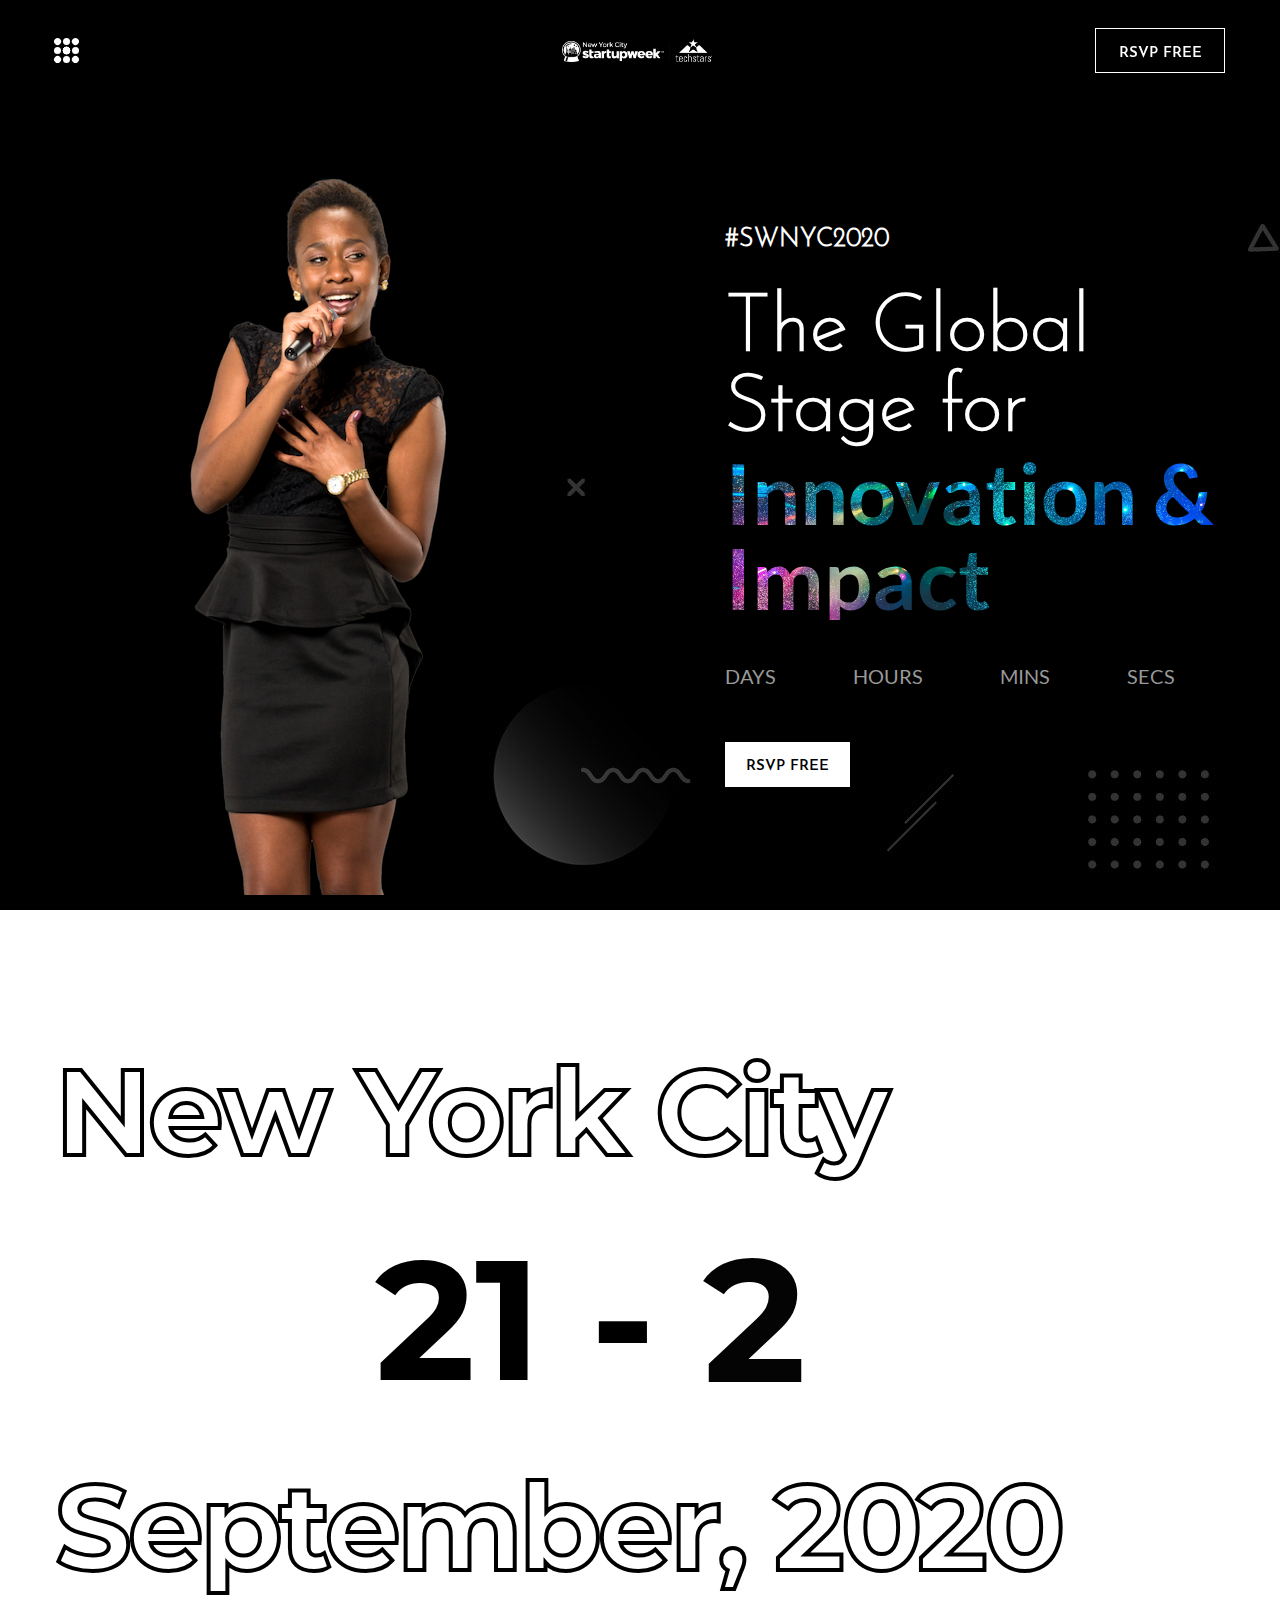
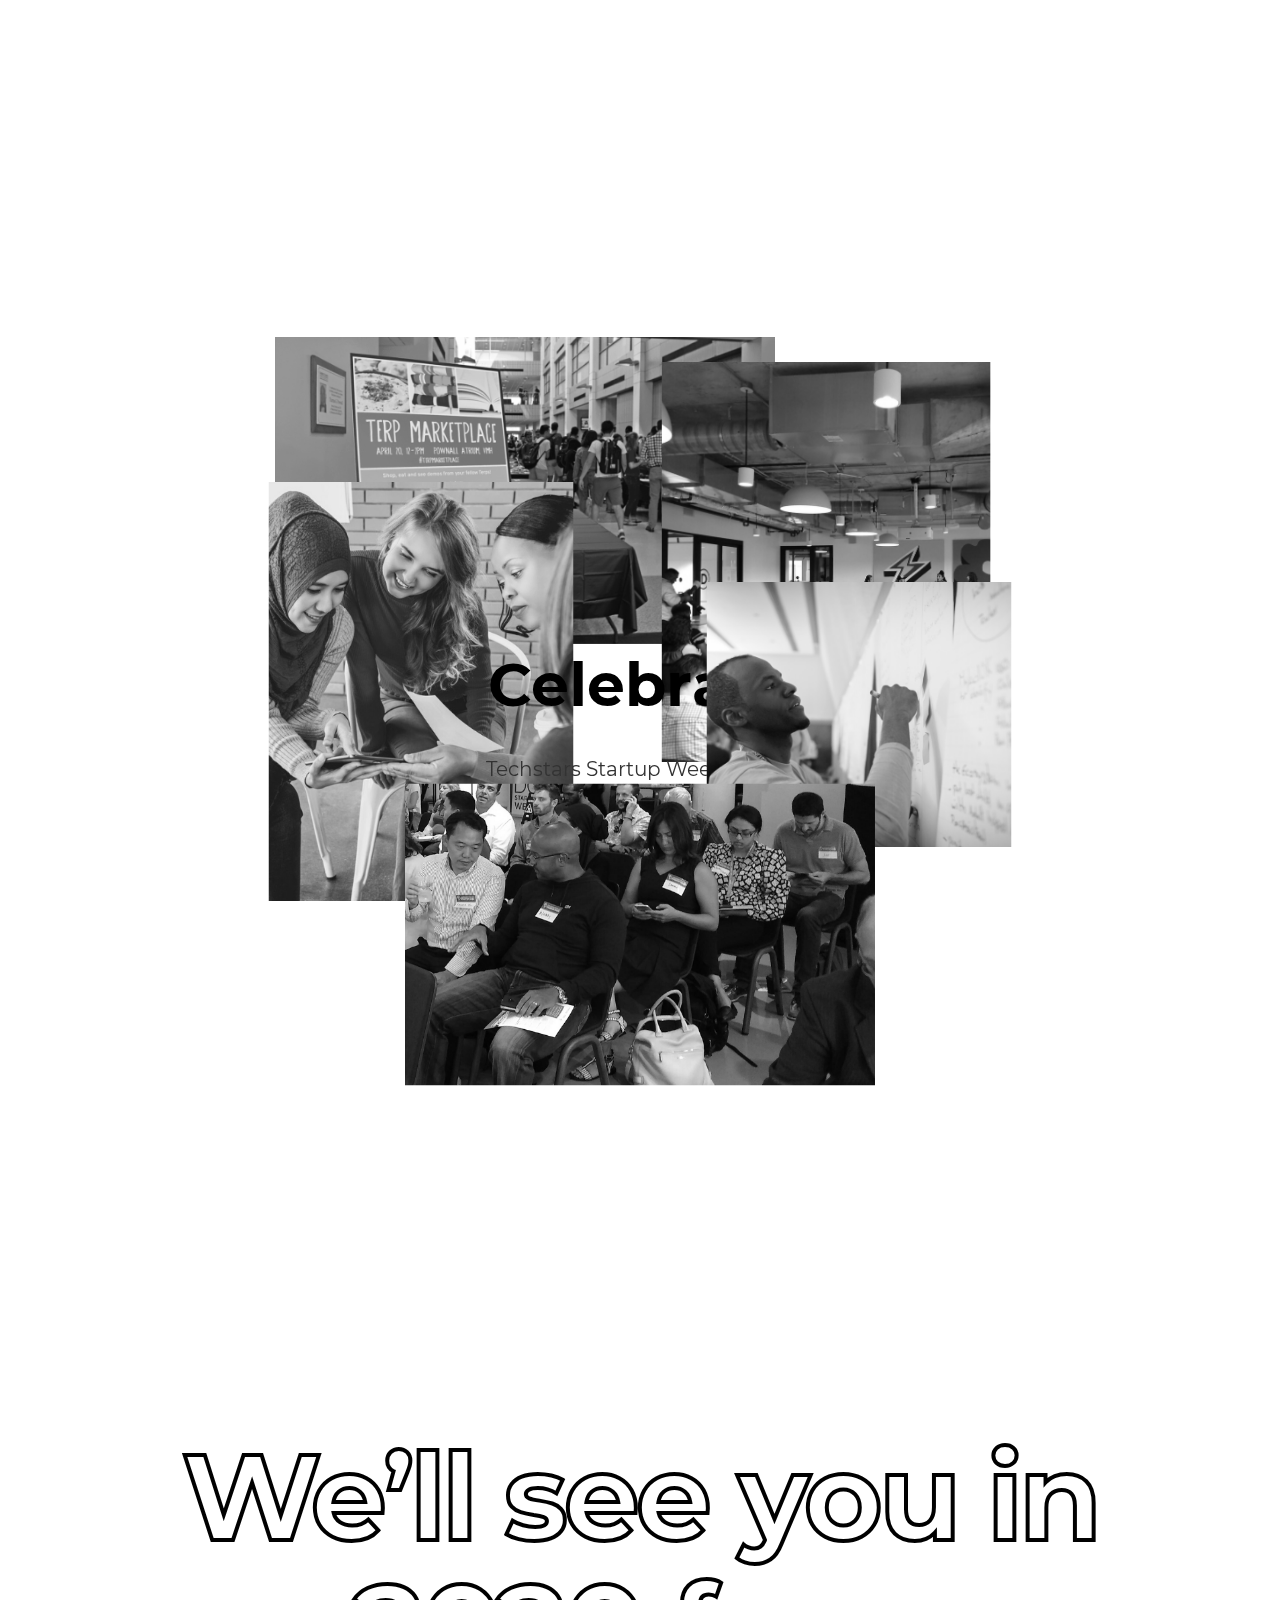
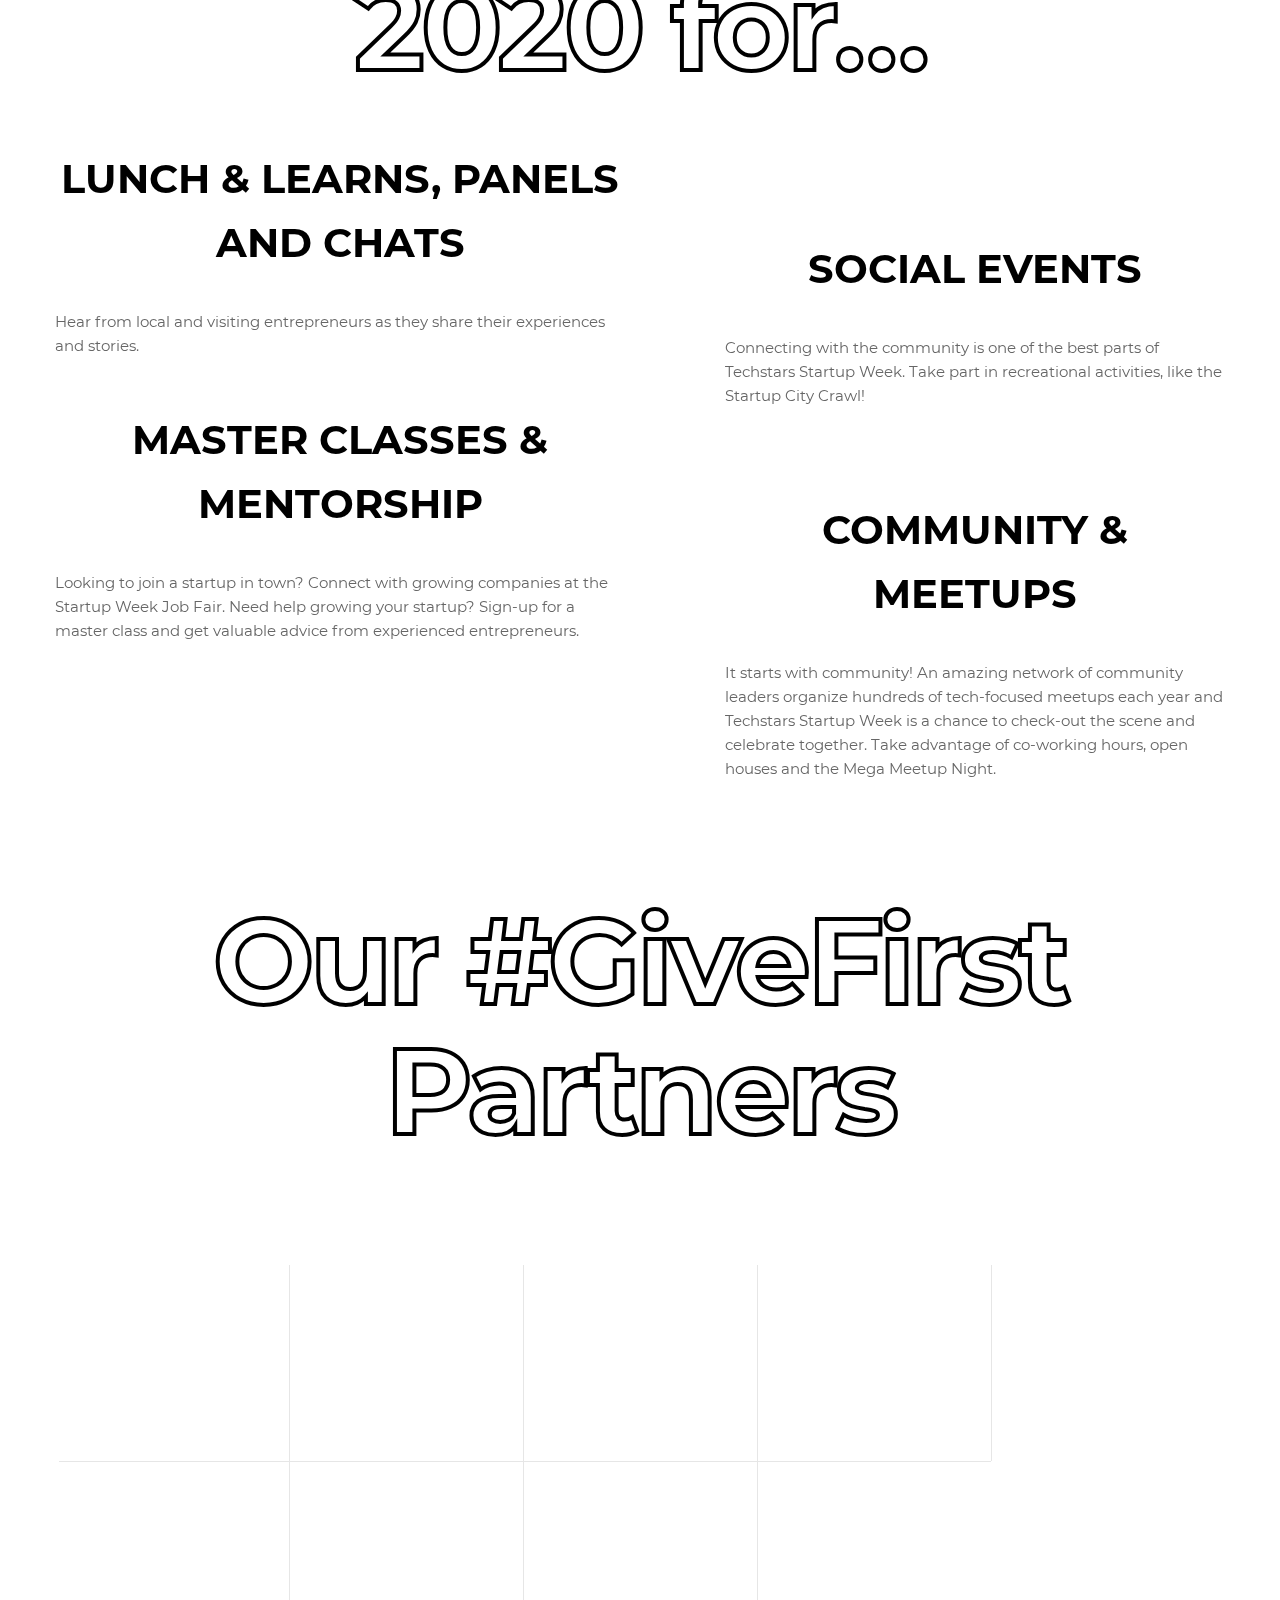
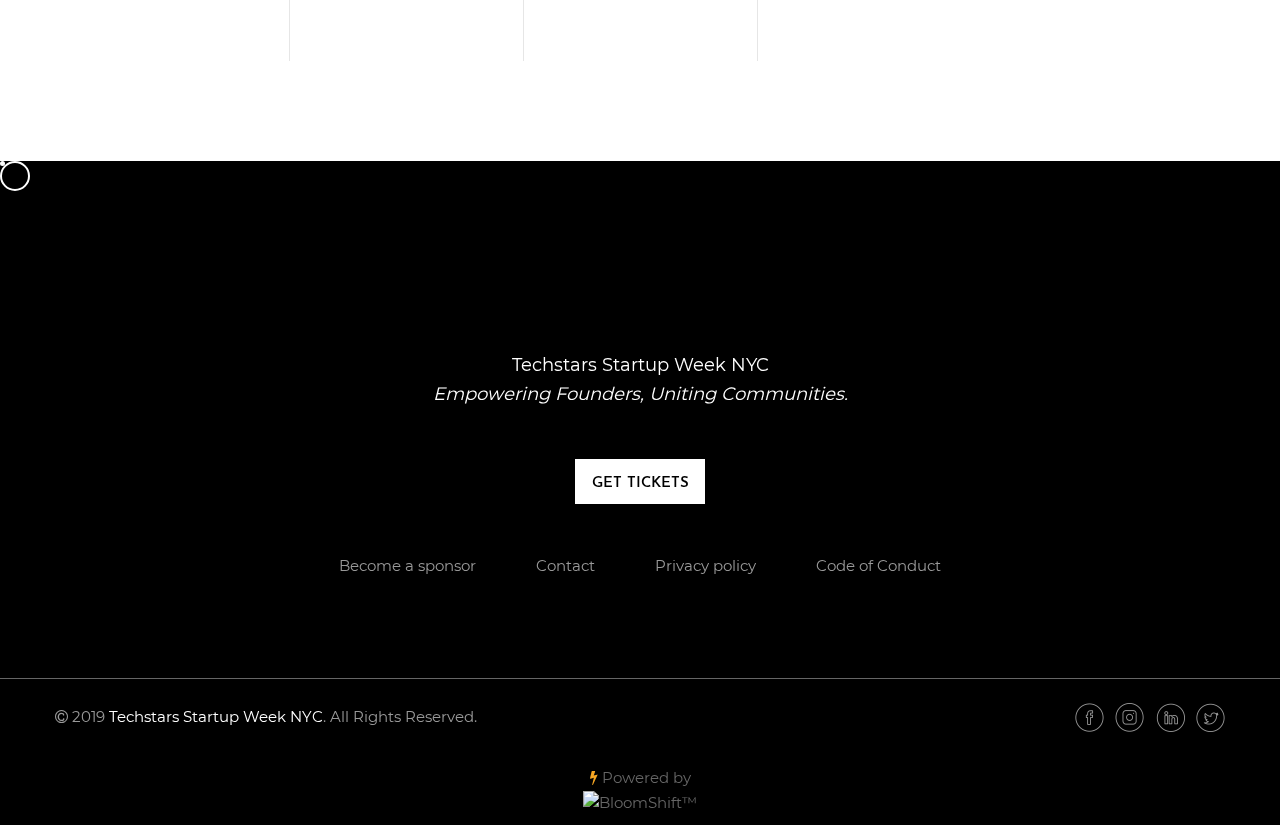
==== commit bacbc790: "update html" ====
--- a/index.html
+++ b/index.html
@@ -1 +1 @@
-<!DOCTYPE html><html lang="en"><head> <meta charset="UTF-8"> <meta name="viewport" content="width=device-width, initial-scale=1.0"> <meta http-equiv="X-UA-Compatible" content="ie=edge"> <title>Techstars Startup Week NYC</title> <link rel="shortcut icon" href="#"> <link rel="stylesheet" href="assets/styles/css/slick.css"> <link rel="stylesheet" href="assets/styles/css/slick-theme.css"> <link rel="stylesheet" href="assets/styles/css/animate.css"> <link rel="stylesheet" href="assets/styles/style.css"></head><body> <header id="header-trans" class="header-trans-1"> <div class="extra-container "> <div class="header-2 "> <div class="header__menu-icon"> <div class="header__menu-icon__dot "> <span></span> <span></span> </div><div class="header__menu-icon__dot header__menu-icon__dot--vertical"> <span></span> <span></span> </div><div class="header__menu-icon__dot header__menu-icon__dot--skew"> <span></span> <span></span> </div><div class="header__menu-icon__dot header__menu-icon__dot--skew-reverse"> <span></span> <span></span> </div></div><div class="position-fixed"></div><div class="header__logo"> <a href="index.html"> <img src="assets/images/logo-swnyc-w-h.png" width="150" alt="logo"> </a> </div><a href="https://swnyc2020.eventbrite.com/?aff=bloomshift" class="header__buy-ticket "> <span>RSVP FREE</span> </a> </div></div></header> <section class="header-posistion"></section> <section><!--<div class="menu-nav"> <div class="extra-container"> <div class="menu-nav-close"></div><nav> <ul> <li><a class="menu-link link--kukuri" href="//startupweek.nyc" data-letters="Home">Home</a></li><li><a class="menu-link link--kukuri" href="venue.html" data-letters="Venue">Venue</a></li><li><a class="menu-link link--kukuri" href="schedule.html" data-letters="Schedule">Schedule</a></li><li> <a class="menu-link link--kukuri" data-letters="Speaker" href="#">Speaker</a><i class="fa fa-angle-down"></i> <ul class="sub-menu"> <li><a class="menu-link link--kukuri" data-letters="Speaker1" href="speaker-1.html">Speaker1</a></li><li><a class="menu-link link--kukuri" data-letters="Speaker2" href="speaker-2.html">Speaker2</a></li></ul> </li><li> <a class="menu-link link--kukuri" href="#" data-letters="Blog">Blog</a><i class="fa fa-angle-down"></i> <ul class="sub-menu"> <li><a class="menu-link link--kukuri" data-letters="Blog Single" href="blog-single.html">Blog Single</a></li><li><a class="menu-link link--kukuri" data-letters="Blog Grid" href="blog.html">Blog Grid</a></li></ul> </li><li> <a class="menu-link link--kukuri" href="#" data-letters="Pages">Pages</a> <i class="fa fa-angle-down"></i> <ul class="sub-menu"> <li><a class="menu-link link--kukuri" href="contact.html" data-letters="Contact">Contact</a></li><li><a class="menu-link link--kukuri" data-letters="404" href="404.html">404</a></li></ul> </li></ul> </nav> </div></div>--> </section> <div class="loading"> <div class="sp sp-3balls"></div></div><section> <div class="pagebanner-2"> <div class="pagebanner-2__item"> <div class="pagebanner-brg pagebanner-brg--1"> <div class="extra-container"> <div class="row"> <div class="col-lg-6"> <a href="#" class="pagebanner-brg--1__thumb wow fadeInLeft"> <img src="assets/images/uploads/pagebanner/woman.png" alt="sign"> </a> </div><div class="col-lg-6"> <div class="pagebanner-brg--1__right wow fadeInRight"> <div class="pagebanner-brg--1__info"> <h5>#SWNYC2020</h5> <h2 class="pagebanner-brg--1__webdesign">The Global Stage for</h2> <h3 class="pagebanner-brg--1__conference">Innovation &amp; Impact</h3> </div><div class="pagebanner__count-down-area"> <div class="pagebanner__count-down"> <p id="CD__day"></p><span>DAYS</span> </div><div class="pagebanner__count-down"> <p id="CD__hour"></p><span>HOURS</span> </div><div class="pagebanner__count-down "> <p id="CD__min"></p><span>MINS</span> </div><div class="pagebanner__count-down "> <p id="CD__sec"></p><span>SECS</span> </div></div><a href="https://swnyc2020.eventbrite.com/?aff=bloomshift" target="_blank">RSVP FREE</a> </div></div></div></div></div></div><!--<div class="pagebanner-2__item"> <div class="pagebanner-brg pagebanner-brg--2"> <div class="extra-container"> <h1>Techstars <br>Startup Week NYC</h1> </div></div></div><div class="pagebanner-2__item"> <div class="pagebanner-brg pagebanner-brg--3"> <div class="extra-container"> <div class="row"> <div class="col-lg-6"> <div class="pagebanner-brg--3__left"> <img src="assets/images/uploads/pagebanner/sign2.png" alt="sign2"> <div class="pagebanner-brg--1__info"> <h5>#SWNYC2020</h5> <h2 class="pagebanner-brg--1__webdesign">The Global Stage for</h2> <h3 class="pagebanner-brg--1__conference">Innovation &amp; Impact</h3> </div><div class="pagebanner__count-down-area"> <div class="pagebanner__count-down"> <p id="CD2__day"></p><span>DAYS</span> </div><div class="pagebanner__count-down"> <p id="CD2__hour"></p><span>HOURS</span> </div><div class="pagebanner__count-down "> <p id="CD2__min"></p><span>MINS</span> </div><div class="pagebanner__count-down "> <p id="CD2__sec"></p><span>SECS</span> </div></div><a href="https://swnyc2020.eventbrite.com/?aff=bloomshift" target="_blank">RSVP FREE</a> </div></div><div class="col-lg-6"> <div class="pagebanner-brg--3__right"> <img src="assets/images/uploads/pagebanner/woman.png" alt="human"> </div></div></div></div></div></div>--> </div></section> <section> <div class="extra-container"> <div class="experience__tittle"> <div class="experience__tittle1"> <h1>New York City</h1> </div><h3 id="counting" class="tittle-eff2">21 - 25</h3> <div class="experience__tittle2"> <h1>September, 2020</h1> </div></div></div><div class="experience"> <div class="extra-container"> <div class="row"> <div class="col-lg-6 col-sm-6"> <a href="#" class="experience__thumb movein-ex--1"> <img src="assets/images/uploads/experience/swnyc-web-570x350.png" alt="experience1"> </a> </div><div class="col-lg-6 col-sm-6"> <a href="#" class="experience__thumb experience__thumb--right movein-ex--2"> <img src="assets/images/uploads/experience/swnyc-web-370x450.png" alt="experience2"> </a> </div></div><div class="row"> <div class="col-xl-3 col-lg-4 col-sm-6"> <a href="#" class="experience__thumb experience__thumb--left movein-ex--3"> <img src="assets/images/uploads/experience/swnyc-web-400x550.png" alt="experience3"> </a> </div><div class="col-xl-6 col-lg-4 col-sm-12"> <div class="experience__text"> <h1>Celebrate</h1> <p>Techstars Startup Week brings entrepreneurs, local leaders, and friends together over five days to build momentum and opportunity around your community’s unique entrepreneurial identity. Join in a celebration led by entrepreneurs and hosted in the entrepreneurial spaces you love.</p><div class="link-draw__hover"> <svg viewBox="4 0 118 98.6" class="hand-draw"> <path class="hand-med-hover" d="M33.2,31.2C53.8,14.1,78.4,9.5,96.9,19.4c12.2,6.5,26.7,21.9,23.9,37.8c-3.9,22.2-39.1,37.1-65.6,34.5c-8.8-0.9-17.6-3.8-25.3-8.2C16.7,76,4.5,63.1,4.4,47.2C4.3,32.4,15,19.3,27.2,12.1c3.6-2.1,7.5-3.9,11.5-5.3c15.2-5.5,27.7-2.5,32.7-1.3c3.6,0.9,18,4.9,29.9,19c5.4,6.3,11.2,13.1,12.5,24.5c0.3,2.6,2,20.2-10.5,34.1C93.9,93.4,82,94,70,94.7c-9.9,0.6-25.8,1.5-39.3-10.1c-2.3-2-20.5-18.1-16-38.8c2.4-10.8,10-18.2,12.4-20.5c6.8-6.6,13.6-8.9,19.7-11C52,12.7,63,9.1,76.3,11.8c5,1,14.8,3.1,23.4,11.9c2.4,2.5,9.2,9.7,11.6,22c0.8,4.2,2.2,11.4-0.4,19.1c-4.9,14.2-20.9,19.7-28.3,22.4c-6,2.1-18,6.4-31.1,1.9c-16.1-5.4-33.7-23.9-28.8-44.2C25.5,33.2,35,24,44.6,19.9c14.3-6.2,26.1,0,28,1"/> </svg> <a class="experience__text__link" href="#">Coming Soon...</a> </div></div></div><div class="col-xl-3 col-lg-4 col-sm-6"> <a href="#" class="experience__thumb experience__thumb--middle movein-ex--4"> <img src="assets/images/uploads/experience/swnyc-web-345x300.png" alt="experience4"> </a> </div></div><div class="row"> <div class="col-xl-5"> <a href="#" class="experience__thumb experience__thumb--center movein-ex--5"> <img src="assets/images/uploads/experience/swnyc-web-700x450.png" alt="experience5"> </a> </div></div></div></div></section> <section id="schedule"> <div class="extra-container"> <div class="schedule-list__tittle"> <h1>We’ll see you in 2020 for…</h1> </div></div><div class="schedule-list"> <div class="container"> <div class="row"> <div id="schedulelist-reveal1" class="col-lg-6"> <h2>LUNCH & LEARNS, PANELS AND CHATS</h2> <div class="schedule-list__box"> <h3></h3> <p>Hear from local and visiting entrepreneurs as they share their experiences and stories.</p><!--<ul class="min-list"> <li><span>Badge Pickup / Breakfast</span><span>8:30am</span></li><li><span>Welcome From The Chairs</span><span>9:30am</span></li><li><span>Products Design</span><span>10:00am</span></li><li><span>Lunch</span><span>12:00am</span></li><li><span>Keynote: Development</span><span>2:00pm</span></li><li><span>Break Out: Sessions</span><span>4:00pm</span></li><li><span>Group Discussion</span><span>5:00pm</span></li></ul>--> </div></div><div id="schedulelist-reveal2" class="col-lg-6"> <h2 class="schedule-list--lower">SOCIAL EVENTS</h2> <div class="schedule-list__box schedule-list__box--lower"> <h3></h3> <p>Connecting with the community is one of the best parts of Techstars Startup Week. Take part in recreational activities, like the Startup City Crawl!</p><!--<ul class="min-list"> <li><span>Badge Pickup</span><span>8:30am</span></li><li><span>21st Century Design</span><span>9:30am</span></li><li><span>Workshops Award</span><span>10:00am</span></li><li><span>Lunch</span><span>12:00am</span></li><li><span>Keynote: Development</span><span>2:00pm</span></li><li><span>Break Out: Sessions</span><span>4:00pm</span></li><li><span>Group Discussion</span><span>5:00pm</span></li></ul>--> </div></div><div id="schedulelist-reveal1" class="col-lg-6"> <h2>MASTER CLASSES & MENTORSHIP</h2> <div class="schedule-list__box"> <h3></h3> <p>Looking to join a startup in town? Connect with growing companies at the Startup Week Job Fair. Need help growing your startup? Sign-up for a master class and get valuable advice from experienced entrepreneurs.</p><!--<ul class="min-list"> <li><span>Badge Pickup / Breakfast</span><span>8:30am</span></li><li><span>Welcome From The Chairs</span><span>9:30am</span></li><li><span>Products Design</span><span>10:00am</span></li><li><span>Lunch</span><span>12:00am</span></li><li><span>Keynote: Development</span><span>2:00pm</span></li><li><span>Break Out: Sessions</span><span>4:00pm</span></li><li><span>Group Discussion</span><span>5:00pm</span></li></ul>--> </div></div><div id="schedulelist-reveal2" class="col-lg-6"> <h2 class="schedule-list--lower">COMMUNITY & MEETUPS</h2> <div class="schedule-list__box schedule-list__box--lower"> <h3></h3> <p>It starts with community! An amazing network of community leaders organize hundreds of tech-focused meetups each year and Techstars Startup Week is a chance to check-out the scene and celebrate together. Take advantage of co-working hours, open houses and the Mega Meetup Night.</p><!--<ul class="min-list"> <li><span>Badge Pickup</span><span>8:30am</span></li><li><span>21st Century Design</span><span>9:30am</span></li><li><span>Workshops Award</span><span>10:00am</span></li><li><span>Lunch</span><span>12:00am</span></li><li><span>Keynote: Development</span><span>2:00pm</span></li><li><span>Break Out: Sessions</span><span>4:00pm</span></li><li><span>Group Discussion</span><span>5:00pm</span></li></ul>--> </div></div></div></div></div></section><!--<section> <div class="extra-container"> <div class="speaker-slider__tittle"> <h1>Featured Speakers</h1> </div></div><div class="container"> <div class="speaker-slider-area"> <div class="speaker-slider__arrow speaker-slider__arrow--up"><i class="fa fa-angle-up"></i></div><div class="speaker-slider__arrow speaker-slider__arrow--down"><i class="fa fa-angle-down"></i></div><div class="speaker-slider"> <div class="speaker-slider__item"> <div class=" col-lg-4 col-md-6"> <a href="#" class="speaker-slider__item__thumb"> <img src="assets/images/uploads/speaker/speakers_v23.jpg" alt="speakers_v23"> <div class="speaker-slider__item__thumb__info"> <h4>Brie Larson</h4> <h5 > UX & UI Designer</h5> </div></a> </div></div><div class=" speaker-slider__item"> <div class=" col-lg-4 col-md-6"> <a href="#" class="speaker-slider__item__thumb"> <img src="assets/images/uploads/speaker/speakers2.jpg" alt="speakers2"> <div class="speaker-slider__item__thumb__info"> <h4>Utada Hikaru</h4> <h5>UX & UI Designer</h5> </div></a> </div></div><div class=" speaker-slider__item"> <div class=" col-lg-4 col-md-6"> <a href="#" class="speaker-slider__item__thumb"> <img src="assets/images/uploads/speaker/speakers3.jpg" alt="speakers3"> <div class="speaker-slider__item__thumb__info"> <h4>Scarlett Scarlett</h4> <h5>C.E.O</h5> </div></a> </div></div><div class=" speaker-slider__item"> <div class=" col-lg-4 col-md-6"> <a href="#" class="speaker-slider__item__thumb"> <img src="assets/images/uploads/speaker/speakers4.jpg" alt="speakers4"> <div class="speaker-slider__item__thumb__info"> <h4>Michael Scottfield</h4> <h5>Senior Developer</h5> </div></a> </div></div><div class=" speaker-slider__item"> <div class=" col-lg-4 col-md-6"> <a href="#" class="speaker-slider__item__thumb"> <img src="assets/images/uploads/speaker/speakers_v26.jpg" alt="speakers4"> <div class="speaker-slider__item__thumb__info"> <h4>Jennifer Gray</h4> <h5>C.E.O</h5> </div></a> </div></div><div class=" speaker-slider__item"> <div class=" col-lg-4 col-md-6"> <a href="#" class="speaker-slider__item__thumb"> <img src="assets/images/uploads/speaker/speakers5.jpg" alt="speakers5"> <div class="speaker-slider__item__thumb__info"> <h4>Layla Johnson</h4> <h5>UI Designer</h5> </div></a> </div></div><div class=" speaker-slider__item"> <div class=" col-lg-4 "> <a href="#" class="speaker-slider__item__thumb"> <img src="assets/images/uploads/speaker/speakers6.jpg" alt="speakers6"> <div class="speaker-slider__item__thumb__info"> <h4>Daniel Bryan</h4> <h5>Senior Developer</h5> </div></a> </div></div><div class=" speaker-slider__item"> <div class=" col-lg-4"> <a href="#" class="speaker-slider__item__thumb"> <img src="assets/images/uploads/speaker/speakers9.jpg" alt="speakers9"> <div class="speaker-slider__item__thumb__info"> <h4>Jenifer Lawrence</h4> <h5>Senior Developer</h5> </div></a> </div></div></div></div></div></section>--> <section> <div class="extra-container"> <div class="sponsor__tittle"> <h1>Our #GiveFirst Partners</h1> </div><div class="sponsor"> <div class="sponsor__item"> <img src="assets/images/uploads/sponsor/swnyc2020-googleStartups.png" alt="sponsor1"> </div><div class="sponsor__item"> <img src="assets/images/uploads/sponsor/swnyc2020-co.png" alt="sponsor2"> </div><div class="sponsor__item"> <img src="assets/images/uploads/sponsor/swnyc2020-orangeUP.png" alt="sponsor3"> </div><div class="sponsor__item"> <img src="assets/images/uploads/sponsor/swnyc2020-xis.png" alt="sponsor4"> </div><div class="sponsor__item"> <img src="assets/images/uploads/sponsor/swnyc2020-cwa.png" alt="sponsor5"> </div><div class="sponsor__item"> <img src="assets/images/uploads/sponsor/swnyc2020-ictd.png" alt="sponsor6"> </div><div class="sponsor__item"> <img src="assets/images/uploads/sponsor/swnyc2020-ureeka.png" alt="sponsor7"> </div><div class="sponsor__item"> <img src="assets/images/uploads/sponsor/swnyc2020-aesir.png" alt="sponsor8"> </div><div class="sponsor__item"> <img src="assets/images/uploads/sponsor/swnyc2020-hce.png" alt="sponsor9"> </div></div></div></section> <footer> <div class="cursor"></div><div class="cursor-follower"></div><div class="container"> <div class="footer "> <a class="footer__logo" href="//startupweek.nyc"> <img class="footer-move-up" src="assets/images/logo-swnyc-w-h.png" height="50" alt="logo"> </a> <div class="footer__site-text"> <p class="footer-move-up">Techstars Startup Week NYC</p><p class="footer-move-up"><em>Empowering Founders, Uniting Communities.</em> </p></div><div class="footer__get-ticket footer-move-up"> <a href="https://swnyc2020.eventbrite.com/?aff=bloomshift" target="_blank">GET TICKETS</a> </div><div class="footer__menu footer-move-up"> <ul> <li><a href="">Become a sponsor</a> </li><li><a href="">Contact</a> </li><li><a href="">Privacy policy</a> </li><li><a href="">Code of Conduct</a> </li></ul> </div></div></div><div class="copy-right"> <div class="container"> <div class="copy-right__area"> <p class="copy-right__left"> <i class="fa fa-copyright"></i> 2019 <span>Techstars Startup Week NYC</span>. All Rights Reserved.</p><div class="copy-right__right"> <a href="https://facebook.com/StartupWeekNYC" target="_blank"> <img src="assets/images/footer-face.png" alt="face"> </a> <a href="https://instagram.com/StartupWeekNYC" target="_blank"> <img src="assets/images/footer-ins.png" alt="ins"> </a> <a href="https://linkedin.com/company/StartupWeekNYC" target="_blank"> <img src="assets/images/footer-in.png" alt="in"> </a> <a href="https://twitter.com/StartupWeekNYC" target="_blank"> <img src="assets/images/footer-twit.png" alt="twit"> </a> </div></div><center> <p style="padding:10px;"><i style="color:rgb(246, 166, 35);" class="fa fa-bolt" aria-hidden="true"></i> Powered by <br/> <a href="https://www.bloomshift.com/?utm_source=startupweek.nyc&amp;utm_medium=website&amp;utm_campaign=referral&amp;utm_content=homepage" target="_blank"> <img width="150px" src="https://www.bloomshift.com/wp-content/uploads/bloom-banner-1901.png" alt="BloomShift™"> </a> </p></center> </div></div></footer> <script src="assets/scripts/jquery-3.4.1.js"> </script> <script src="assets/scripts/slick.min.js"></script> <script src="assets/scripts/isotope.pkgd.min.js"></script> <script src="assets/scripts/packery.pkgd.min.js"></script> <script src="assets/scripts/flickity.pkgd.min.js"></script> <script src="assets/scripts/anime.min.js"></script> <script src="assets/scripts/ScrollMagic.min.js"></script> <script src="assets/scripts/TimelineMax.min.js"></script> <script src="assets/scripts/TweenMax.min.js"></script> <script src="assets/scripts/animation.gsap.min.js"></script> <script src="assets/scripts/charming.min.js"></script> <script src="assets/scripts/wow.js"></script> <script src="assets/scripts/lightbox.js"></script> <script src="assets/scripts/app.js"></script></body></html>+<!DOCTYPE html><html lang="en"><head> <meta charset="UTF-8"> <meta name="viewport" content="width=device-width, initial-scale=1.0"> <meta http-equiv="X-UA-Compatible" content="ie=edge"> <title>Techstars Startup Week NYC</title> <link rel="shortcut icon" href="#"> <link rel="stylesheet" href="assets/styles/css/slick.css"> <link rel="stylesheet" href="assets/styles/css/slick-theme.css"> <link rel="stylesheet" href="assets/styles/css/animate.css"> <link rel="stylesheet" href="assets/styles/style.css"></head><body> <header id="header-trans" class="header-trans-1"> <div class="extra-container "> <div class="header-2 "> <div class="header__menu-icon"> <div class="header__menu-icon__dot "> <span></span> <span></span> </div><div class="header__menu-icon__dot header__menu-icon__dot--vertical"> <span></span> <span></span> </div><div class="header__menu-icon__dot header__menu-icon__dot--skew"> <span></span> <span></span> </div><div class="header__menu-icon__dot header__menu-icon__dot--skew-reverse"> <span></span> <span></span> </div></div><div class="position-fixed"></div><div class="header__logo"> <a href="index.html"> <img src="assets/images/logo-swnyc-w-h.png" width="150" alt="logo"> </a> </div><a href="https://swnyc2020.eventbrite.com/?aff=bloomshift" class="header__buy-ticket "> <span>RSVP FREE</span> </a> </div></div></header> <section class="header-posistion"></section> <section><!--<div class="menu-nav"> <div class="extra-container"> <div class="menu-nav-close"></div><nav> <ul> <li><a class="menu-link link--kukuri" href="//startupweek.nyc" data-letters="Home">Home</a></li><li><a class="menu-link link--kukuri" href="venue.html" data-letters="Venue">Venue</a></li><li><a class="menu-link link--kukuri" href="schedule.html" data-letters="Schedule">Schedule</a></li><li> <a class="menu-link link--kukuri" data-letters="Speaker" href="#">Speaker</a><i class="fa fa-angle-down"></i> <ul class="sub-menu"> <li><a class="menu-link link--kukuri" data-letters="Speaker1" href="speaker-1.html">Speaker1</a></li><li><a class="menu-link link--kukuri" data-letters="Speaker2" href="speaker-2.html">Speaker2</a></li></ul> </li><li> <a class="menu-link link--kukuri" href="#" data-letters="Blog">Blog</a><i class="fa fa-angle-down"></i> <ul class="sub-menu"> <li><a class="menu-link link--kukuri" data-letters="Blog Single" href="blog-single.html">Blog Single</a></li><li><a class="menu-link link--kukuri" data-letters="Blog Grid" href="blog.html">Blog Grid</a></li></ul> </li><li> <a class="menu-link link--kukuri" href="#" data-letters="Pages">Pages</a> <i class="fa fa-angle-down"></i> <ul class="sub-menu"> <li><a class="menu-link link--kukuri" href="contact.html" data-letters="Contact">Contact</a></li><li><a class="menu-link link--kukuri" data-letters="404" href="404.html">404</a></li></ul> </li></ul> </nav> </div></div>--> </section> <div class="loading"> <div class="sp sp-3balls"></div></div><section> <div class="pagebanner-2"> <div class="pagebanner-2__item"> <div class="pagebanner-brg pagebanner-brg--1"> <div class="extra-container"> <div class="row"> <div class="col-lg-6"> <a href="#" class="pagebanner-brg--1__thumb wow fadeInLeft"> <img src="assets/images/uploads/pagebanner/woman.png" alt="sign"> </a> </div><div class="col-lg-6"> <div class="pagebanner-brg--1__right wow fadeInRight"> <div class="pagebanner-brg--1__info"> <h5>#SWNYC2020</h5> <h2 class="pagebanner-brg--1__webdesign">The Global Stage for</h2> <h3 class="pagebanner-brg--1__conference">Innovation &amp; Impact</h3> </div><div class="pagebanner__count-down-area"> <div class="pagebanner__count-down"> <p id="CD__day"></p><span>DAYS</span> </div><div class="pagebanner__count-down"> <p id="CD__hour"></p><span>HOURS</span> </div><div class="pagebanner__count-down "> <p id="CD__min"></p><span>MINS</span> </div><div class="pagebanner__count-down "> <p id="CD__sec"></p><span>SECS</span> </div></div><a href="https://swnyc2020.eventbrite.com/?aff=bloomshift" target="_blank">RSVP FREE</a> </div></div></div></div></div></div><div class="pagebanner-2__item"> <div class="pagebanner-brg pagebanner-brg--2"> <div class="extra-container"> <h1>Techstars <br>Startup Week NYC</h1> </div></div></div><div class="pagebanner-2__item"> <div class="pagebanner-brg pagebanner-brg--3"> <div class="extra-container"> <div class="row"> <div class="col-lg-6"> <div class="pagebanner-brg--3__left"> <img src="assets/images/uploads/pagebanner/sign2.png" alt="sign2"> <div class="pagebanner-brg--1__info"> <h5>#SWNYC2020</h5> <h2 class="pagebanner-brg--1__webdesign">The Global Stage for</h2> <h3 class="pagebanner-brg--1__conference">Innovation &amp; Impact</h3> </div><div class="pagebanner__count-down-area"> <div class="pagebanner__count-down"> <p id="CD2__day"></p><span>DAYS</span> </div><div class="pagebanner__count-down"> <p id="CD2__hour"></p><span>HOURS</span> </div><div class="pagebanner__count-down "> <p id="CD2__min"></p><span>MINS</span> </div><div class="pagebanner__count-down "> <p id="CD2__sec"></p><span>SECS</span> </div></div><a href="https://swnyc2020.eventbrite.com/?aff=bloomshift" target="_blank">RSVP FREE</a> </div></div><div class="col-lg-6"> <div class="pagebanner-brg--3__right"> <img src="assets/images/uploads/pagebanner/woman.png" alt="human"> </div></div></div></div></div></div></div></section> <section> <div class="extra-container"> <div class="experience__tittle"> <div class="experience__tittle1"> <h1>New York City</h1> </div><h3 id="counting" class="tittle-eff2">21 - 25</h3> <div class="experience__tittle2"> <h1>September, 2020</h1> </div></div></div><div class="experience"> <div class="extra-container"> <div class="row"> <div class="col-lg-6 col-sm-6"> <a href="#" class="experience__thumb movein-ex--1"> <img src="assets/images/uploads/experience/swnyc-web-570x350.png" alt="experience1"> </a> </div><div class="col-lg-6 col-sm-6"> <a href="#" class="experience__thumb experience__thumb--right movein-ex--2"> <img src="assets/images/uploads/experience/swnyc-web-370x450.png" alt="experience2"> </a> </div></div><div class="row"> <div class="col-xl-3 col-lg-4 col-sm-6"> <a href="#" class="experience__thumb experience__thumb--left movein-ex--3"> <img src="assets/images/uploads/experience/swnyc-web-400x550.png" alt="experience3"> </a> </div><div class="col-xl-6 col-lg-4 col-sm-12"> <div class="experience__text"> <h1>Celebrate</h1> <p>Techstars Startup Week brings entrepreneurs, local leaders, and friends together over five days to build momentum and opportunity around your community’s unique entrepreneurial identity. Join in a celebration led by entrepreneurs and hosted in the entrepreneurial spaces you love.</p><div class="link-draw__hover"> <svg viewBox="4 0 118 98.6" class="hand-draw"> <path class="hand-med-hover" d="M33.2,31.2C53.8,14.1,78.4,9.5,96.9,19.4c12.2,6.5,26.7,21.9,23.9,37.8c-3.9,22.2-39.1,37.1-65.6,34.5c-8.8-0.9-17.6-3.8-25.3-8.2C16.7,76,4.5,63.1,4.4,47.2C4.3,32.4,15,19.3,27.2,12.1c3.6-2.1,7.5-3.9,11.5-5.3c15.2-5.5,27.7-2.5,32.7-1.3c3.6,0.9,18,4.9,29.9,19c5.4,6.3,11.2,13.1,12.5,24.5c0.3,2.6,2,20.2-10.5,34.1C93.9,93.4,82,94,70,94.7c-9.9,0.6-25.8,1.5-39.3-10.1c-2.3-2-20.5-18.1-16-38.8c2.4-10.8,10-18.2,12.4-20.5c6.8-6.6,13.6-8.9,19.7-11C52,12.7,63,9.1,76.3,11.8c5,1,14.8,3.1,23.4,11.9c2.4,2.5,9.2,9.7,11.6,22c0.8,4.2,2.2,11.4-0.4,19.1c-4.9,14.2-20.9,19.7-28.3,22.4c-6,2.1-18,6.4-31.1,1.9c-16.1-5.4-33.7-23.9-28.8-44.2C25.5,33.2,35,24,44.6,19.9c14.3-6.2,26.1,0,28,1"/> </svg> <a class="experience__text__link" href="#">Coming Soon...</a> </div></div></div><div class="col-xl-3 col-lg-4 col-sm-6"> <a href="#" class="experience__thumb experience__thumb--middle movein-ex--4"> <img src="assets/images/uploads/experience/swnyc-web-345x300.png" alt="experience4"> </a> </div></div><div class="row"> <div class="col-xl-5"> <a href="#" class="experience__thumb experience__thumb--center movein-ex--5"> <img src="assets/images/uploads/experience/swnyc-web-700x450.png" alt="experience5"> </a> </div></div></div></div></section> <section id="schedule"> <div class="extra-container"> <div class="schedule-list__tittle"> <h1>We’ll see you in 2020 for…</h1> </div></div><div class="schedule-list"> <div class="container"> <div class="row"> <div id="schedulelist-reveal1" class="col-lg-6"> <h2>LUNCH & LEARNS, PANELS AND CHATS</h2> <div class="schedule-list__box"> <h3></h3> <p>Hear from local and visiting entrepreneurs as they share their experiences and stories.</p><!--<ul class="min-list"> <li><span>Badge Pickup / Breakfast</span><span>8:30am</span></li><li><span>Welcome From The Chairs</span><span>9:30am</span></li><li><span>Products Design</span><span>10:00am</span></li><li><span>Lunch</span><span>12:00am</span></li><li><span>Keynote: Development</span><span>2:00pm</span></li><li><span>Break Out: Sessions</span><span>4:00pm</span></li><li><span>Group Discussion</span><span>5:00pm</span></li></ul>--> </div></div><div id="schedulelist-reveal2" class="col-lg-6"> <h2 class="schedule-list--lower">SOCIAL EVENTS</h2> <div class="schedule-list__box schedule-list__box--lower"> <h3></h3> <p>Connecting with the community is one of the best parts of Techstars Startup Week. Take part in recreational activities, like the Startup City Crawl!</p><!--<ul class="min-list"> <li><span>Badge Pickup</span><span>8:30am</span></li><li><span>21st Century Design</span><span>9:30am</span></li><li><span>Workshops Award</span><span>10:00am</span></li><li><span>Lunch</span><span>12:00am</span></li><li><span>Keynote: Development</span><span>2:00pm</span></li><li><span>Break Out: Sessions</span><span>4:00pm</span></li><li><span>Group Discussion</span><span>5:00pm</span></li></ul>--> </div></div><div id="schedulelist-reveal1" class="col-lg-6"> <h2>MASTER CLASSES & MENTORSHIP</h2> <div class="schedule-list__box"> <h3></h3> <p>Looking to join a startup in town? Connect with growing companies at the Startup Week Job Fair. Need help growing your startup? Sign-up for a master class and get valuable advice from experienced entrepreneurs.</p><!--<ul class="min-list"> <li><span>Badge Pickup / Breakfast</span><span>8:30am</span></li><li><span>Welcome From The Chairs</span><span>9:30am</span></li><li><span>Products Design</span><span>10:00am</span></li><li><span>Lunch</span><span>12:00am</span></li><li><span>Keynote: Development</span><span>2:00pm</span></li><li><span>Break Out: Sessions</span><span>4:00pm</span></li><li><span>Group Discussion</span><span>5:00pm</span></li></ul>--> </div></div><div id="schedulelist-reveal2" class="col-lg-6"> <h2 class="schedule-list--lower">COMMUNITY & MEETUPS</h2> <div class="schedule-list__box schedule-list__box--lower"> <h3></h3> <p>It starts with community! An amazing network of community leaders organize hundreds of tech-focused meetups each year and Techstars Startup Week is a chance to check-out the scene and celebrate together. Take advantage of co-working hours, open houses and the Mega Meetup Night.</p><!--<ul class="min-list"> <li><span>Badge Pickup</span><span>8:30am</span></li><li><span>21st Century Design</span><span>9:30am</span></li><li><span>Workshops Award</span><span>10:00am</span></li><li><span>Lunch</span><span>12:00am</span></li><li><span>Keynote: Development</span><span>2:00pm</span></li><li><span>Break Out: Sessions</span><span>4:00pm</span></li><li><span>Group Discussion</span><span>5:00pm</span></li></ul>--> </div></div></div></div></div></section><!--<section> <div class="extra-container"> <div class="speaker-slider__tittle"> <h1>Featured Speakers</h1> </div></div><div class="container"> <div class="speaker-slider-area"> <div class="speaker-slider__arrow speaker-slider__arrow--up"><i class="fa fa-angle-up"></i></div><div class="speaker-slider__arrow speaker-slider__arrow--down"><i class="fa fa-angle-down"></i></div><div class="speaker-slider"> <div class="speaker-slider__item"> <div class=" col-lg-4 col-md-6"> <a href="#" class="speaker-slider__item__thumb"> <img src="assets/images/uploads/speaker/speakers_v23.jpg" alt="speakers_v23"> <div class="speaker-slider__item__thumb__info"> <h4>Brie Larson</h4> <h5 > UX & UI Designer</h5> </div></a> </div></div><div class=" speaker-slider__item"> <div class=" col-lg-4 col-md-6"> <a href="#" class="speaker-slider__item__thumb"> <img src="assets/images/uploads/speaker/speakers2.jpg" alt="speakers2"> <div class="speaker-slider__item__thumb__info"> <h4>Utada Hikaru</h4> <h5>UX & UI Designer</h5> </div></a> </div></div><div class=" speaker-slider__item"> <div class=" col-lg-4 col-md-6"> <a href="#" class="speaker-slider__item__thumb"> <img src="assets/images/uploads/speaker/speakers3.jpg" alt="speakers3"> <div class="speaker-slider__item__thumb__info"> <h4>Scarlett Scarlett</h4> <h5>C.E.O</h5> </div></a> </div></div><div class=" speaker-slider__item"> <div class=" col-lg-4 col-md-6"> <a href="#" class="speaker-slider__item__thumb"> <img src="assets/images/uploads/speaker/speakers4.jpg" alt="speakers4"> <div class="speaker-slider__item__thumb__info"> <h4>Michael Scottfield</h4> <h5>Senior Developer</h5> </div></a> </div></div><div class=" speaker-slider__item"> <div class=" col-lg-4 col-md-6"> <a href="#" class="speaker-slider__item__thumb"> <img src="assets/images/uploads/speaker/speakers_v26.jpg" alt="speakers4"> <div class="speaker-slider__item__thumb__info"> <h4>Jennifer Gray</h4> <h5>C.E.O</h5> </div></a> </div></div><div class=" speaker-slider__item"> <div class=" col-lg-4 col-md-6"> <a href="#" class="speaker-slider__item__thumb"> <img src="assets/images/uploads/speaker/speakers5.jpg" alt="speakers5"> <div class="speaker-slider__item__thumb__info"> <h4>Layla Johnson</h4> <h5>UI Designer</h5> </div></a> </div></div><div class=" speaker-slider__item"> <div class=" col-lg-4 "> <a href="#" class="speaker-slider__item__thumb"> <img src="assets/images/uploads/speaker/speakers6.jpg" alt="speakers6"> <div class="speaker-slider__item__thumb__info"> <h4>Daniel Bryan</h4> <h5>Senior Developer</h5> </div></a> </div></div><div class=" speaker-slider__item"> <div class=" col-lg-4"> <a href="#" class="speaker-slider__item__thumb"> <img src="assets/images/uploads/speaker/speakers9.jpg" alt="speakers9"> <div class="speaker-slider__item__thumb__info"> <h4>Jenifer Lawrence</h4> <h5>Senior Developer</h5> </div></a> </div></div></div></div></div></section>--> <section> <div class="extra-container"> <div class="sponsor__tittle"> <h1>Our #GiveFirst Partners</h1> </div><div class="sponsor"> <div class="sponsor__item"> <img src="assets/images/uploads/sponsor/swnyc2020-googleStartups.png" alt="sponsor1"> </div><div class="sponsor__item"> <img src="assets/images/uploads/sponsor/swnyc2020-co.png" alt="sponsor2"> </div><div class="sponsor__item"> <img src="assets/images/uploads/sponsor/swnyc2020-orangeUP.png" alt="sponsor3"> </div><div class="sponsor__item"> <img src="assets/images/uploads/sponsor/swnyc2020-xis.png" alt="sponsor4"> </div><div class="sponsor__item"> <img src="assets/images/uploads/sponsor/swnyc2020-cwa.png" alt="sponsor5"> </div><div class="sponsor__item"> <img src="assets/images/uploads/sponsor/swnyc2020-ictd.png" alt="sponsor6"> </div><div class="sponsor__item"> <img src="assets/images/uploads/sponsor/swnyc2020-ureeka.png" alt="sponsor7"> </div><div class="sponsor__item"> <img src="assets/images/uploads/sponsor/swnyc2020-aesir.png" alt="sponsor8"> </div><div class="sponsor__item"> <img src="assets/images/uploads/sponsor/swnyc2020-hce.png" alt="sponsor9"> </div></div></div></section> <footer> <div class="cursor"></div><div class="cursor-follower"></div><div class="container"> <div class="footer "> <a class="footer__logo" href="//startupweek.nyc"> <img class="footer-move-up" src="assets/images/logo-swnyc-w-h.png" height="50" alt="logo"> </a> <div class="footer__site-text"> <p class="footer-move-up">Techstars Startup Week NYC</p><p class="footer-move-up"><em>Empowering Founders, Uniting Communities.</em> </p></div><div class="footer__get-ticket footer-move-up"> <a href="https://swnyc2020.eventbrite.com/?aff=bloomshift" target="_blank">GET TICKETS</a> </div><div class="footer__menu footer-move-up"> <ul> <li><a href="">Become a sponsor</a> </li><li><a href="">Contact</a> </li><li><a href="">Privacy policy</a> </li><li><a href="">Code of Conduct</a> </li></ul> </div></div></div><div class="copy-right"> <div class="container"> <div class="copy-right__area"> <p class="copy-right__left"> <i class="fa fa-copyright"></i> 2019 <span>Techstars Startup Week NYC</span>. All Rights Reserved.</p><div class="copy-right__right"> <a href="https://facebook.com/StartupWeekNYC" target="_blank"> <img src="assets/images/footer-face.png" alt="face"> </a> <a href="https://instagram.com/StartupWeekNYC" target="_blank"> <img src="assets/images/footer-ins.png" alt="ins"> </a> <a href="https://linkedin.com/company/StartupWeekNYC" target="_blank"> <img src="assets/images/footer-in.png" alt="in"> </a> <a href="https://twitter.com/StartupWeekNYC" target="_blank"> <img src="assets/images/footer-twit.png" alt="twit"> </a> </div></div><center> <p style="padding:10px;"><i style="color:rgb(246, 166, 35);" class="fa fa-bolt" aria-hidden="true"></i> Powered by <br/> <a href="https://www.bloomshift.com/?utm_source=startupweek.nyc&amp;utm_medium=website&amp;utm_campaign=referral&amp;utm_content=homepage" target="_blank"> <img width="150px" src="https://www.bloomshift.com/wp-content/uploads/bloom-banner-1901.png" alt="BloomShift™"> </a> </p></center> </div></div></footer> <script src="assets/scripts/jquery-3.4.1.js"> </script> <script src="assets/scripts/slick.min.js"></script> <script src="assets/scripts/isotope.pkgd.min.js"></script> <script src="assets/scripts/packery.pkgd.min.js"></script> <script src="assets/scripts/flickity.pkgd.min.js"></script> <script src="assets/scripts/anime.min.js"></script> <script src="assets/scripts/ScrollMagic.min.js"></script> <script src="assets/scripts/TimelineMax.min.js"></script> <script src="assets/scripts/TweenMax.min.js"></script> <script src="assets/scripts/animation.gsap.min.js"></script> <script src="assets/scripts/charming.min.js"></script> <script src="assets/scripts/wow.js"></script> <script src="assets/scripts/lightbox.js"></script> <script src="assets/scripts/app.js"></script></body></html>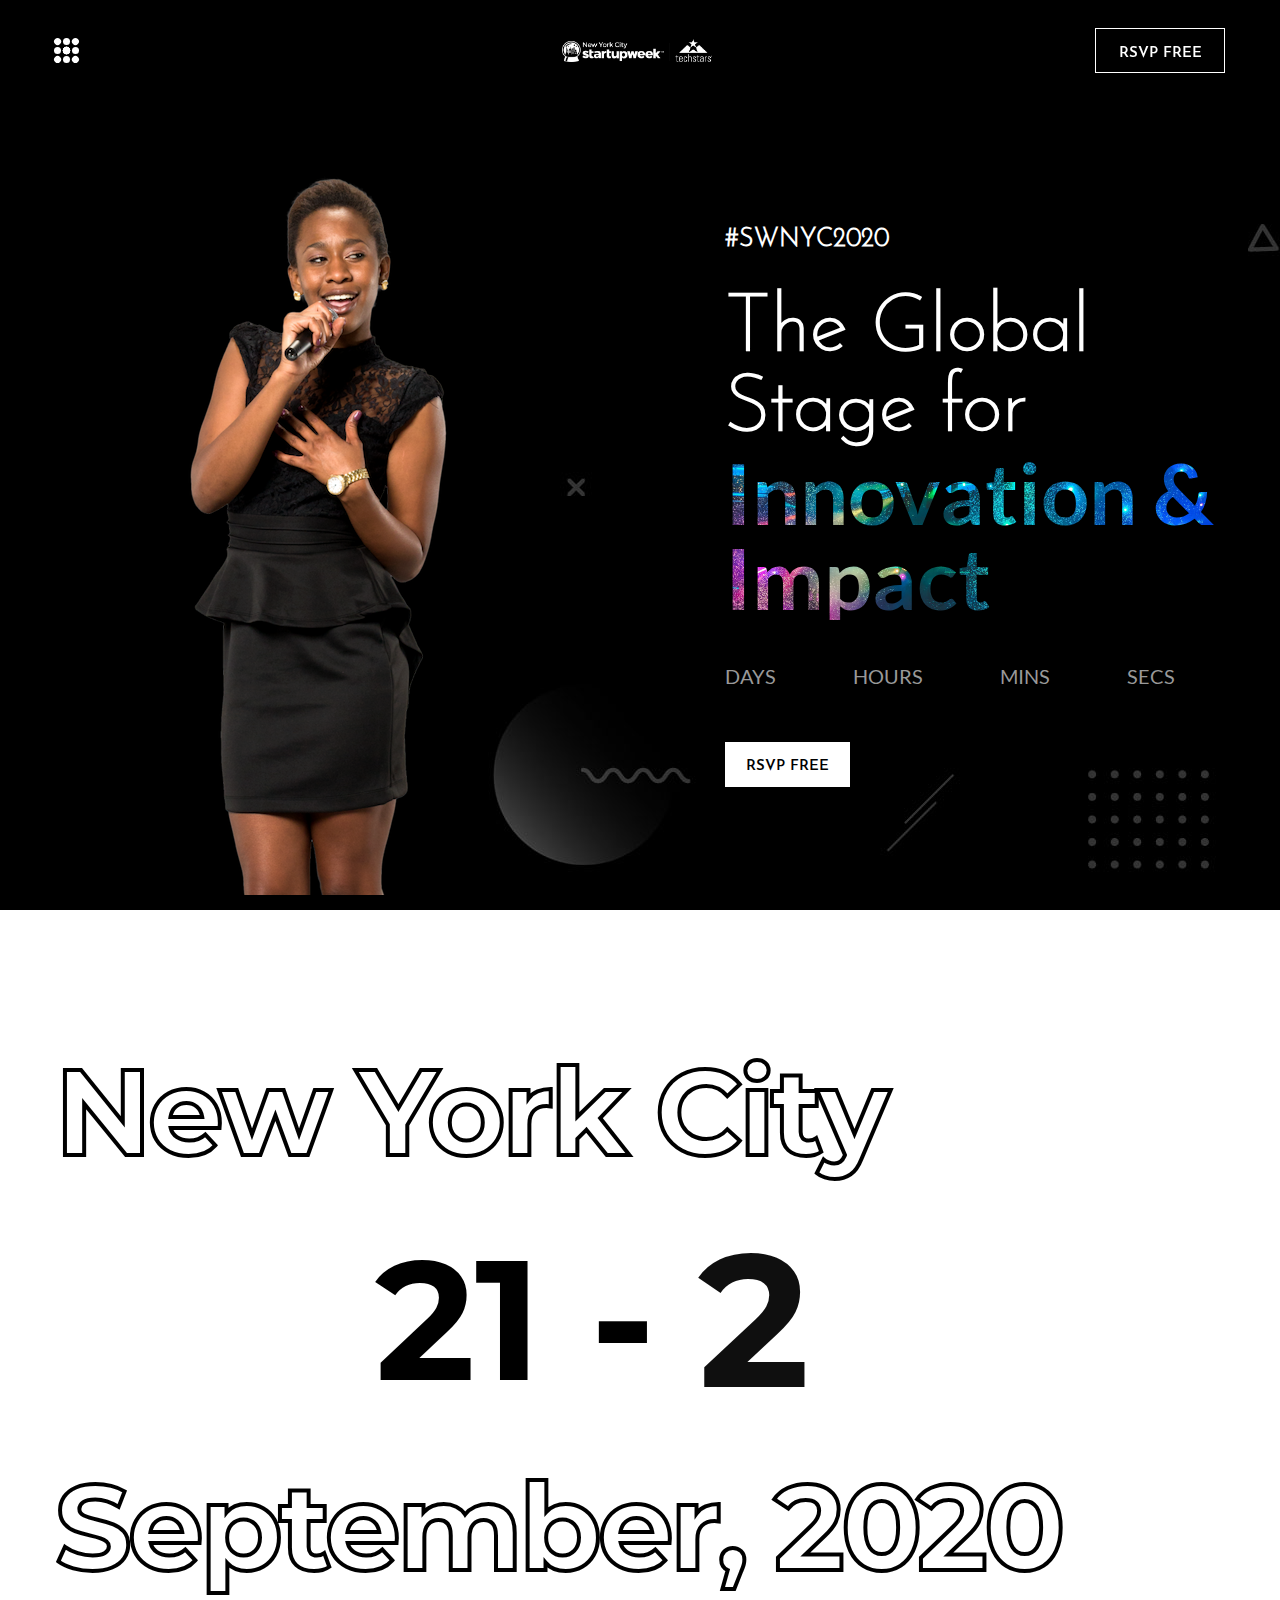
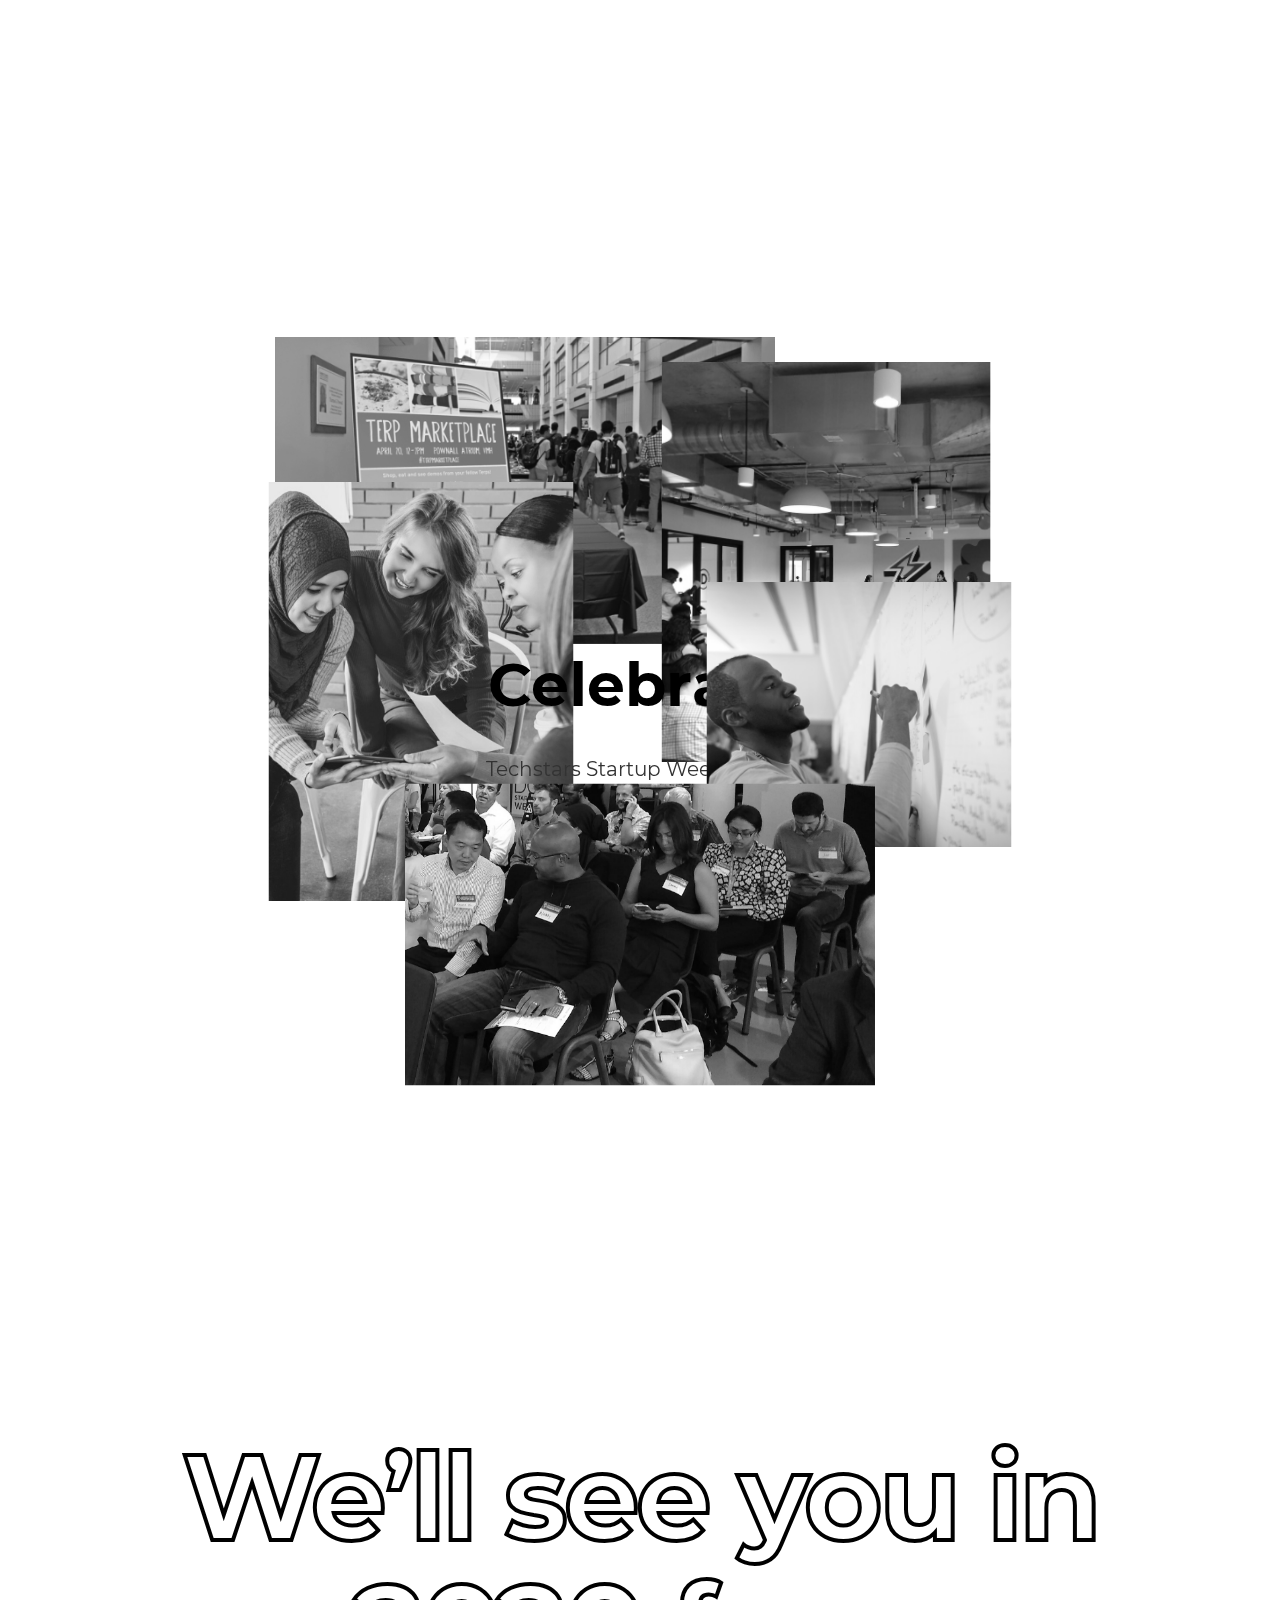
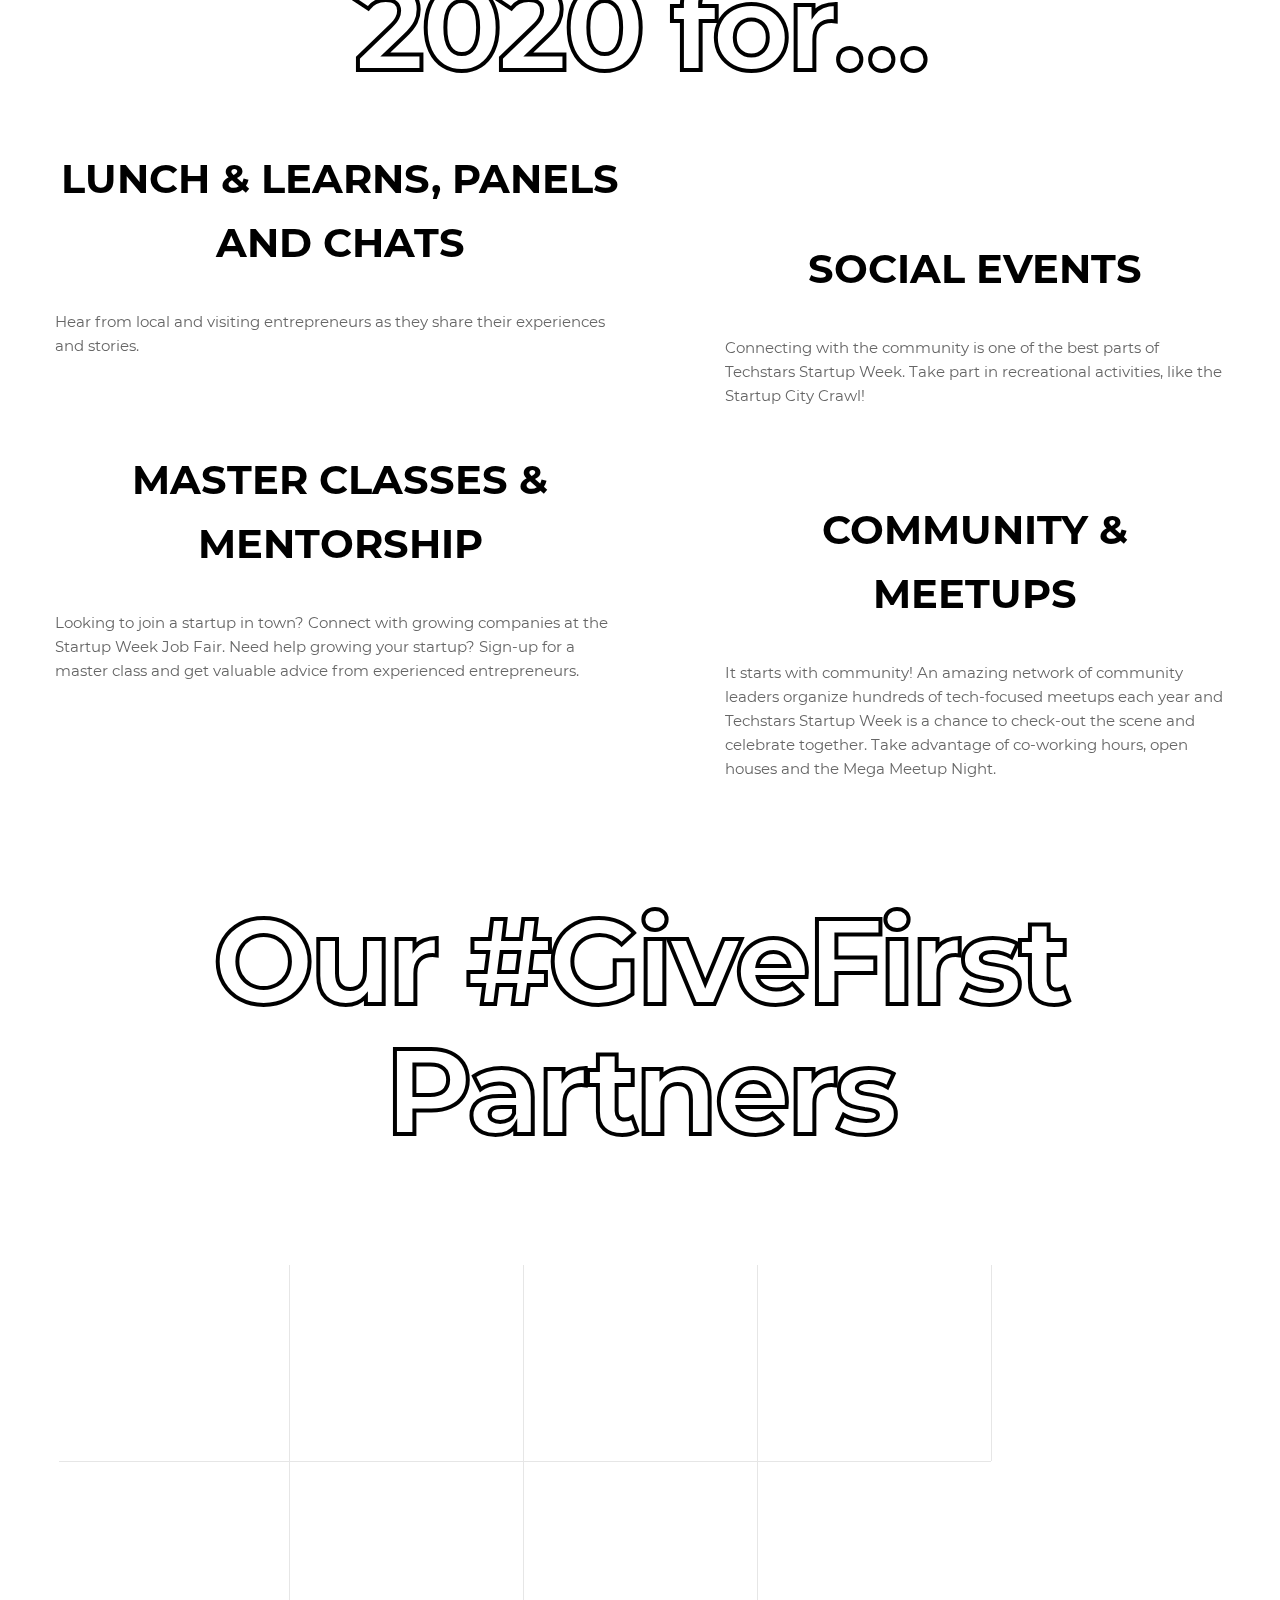
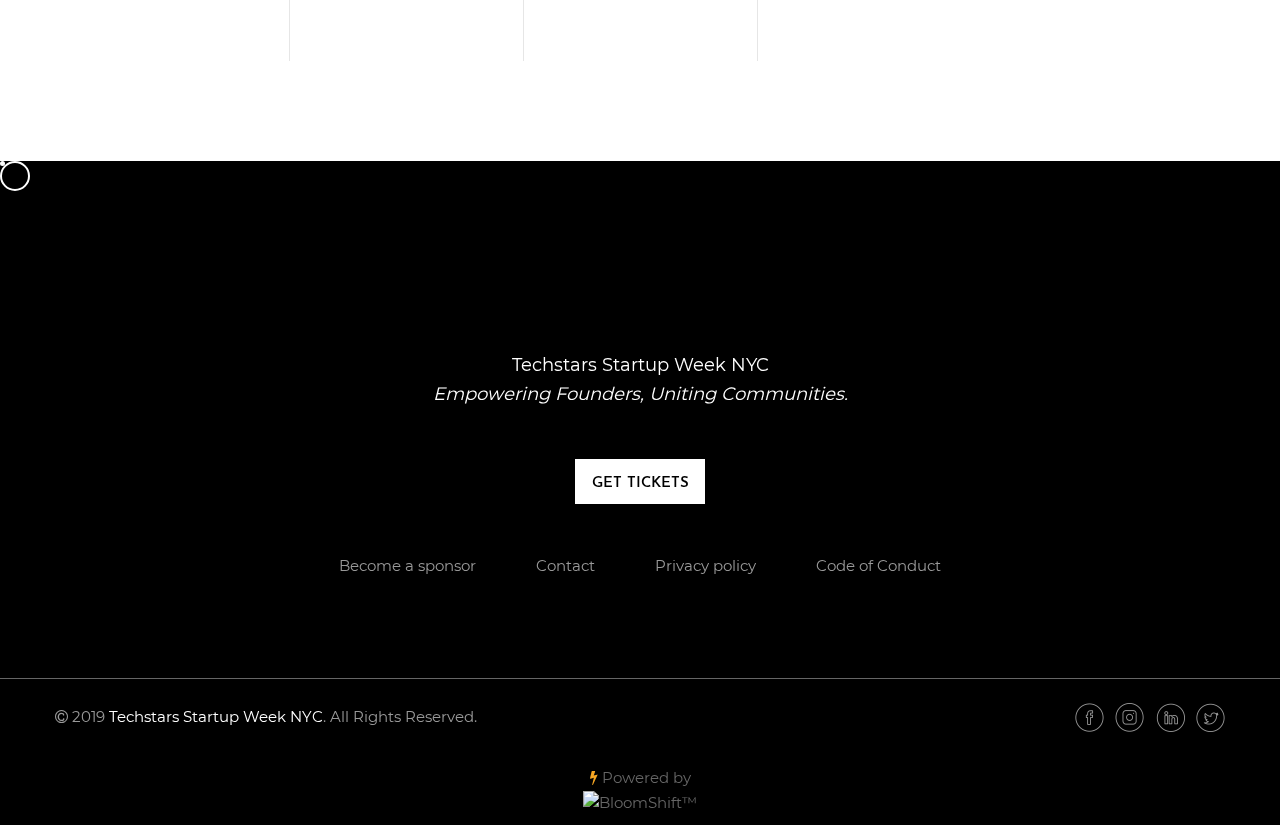
==== commit ca2c1945: "update html" ====
--- a/index.html
+++ b/index.html
@@ -1 +1 @@
-<!DOCTYPE html><html lang="en"><head> <meta charset="UTF-8"> <meta name="viewport" content="width=device-width, initial-scale=1.0"> <meta http-equiv="X-UA-Compatible" content="ie=edge"> <title>Techstars Startup Week NYC</title> <link rel="shortcut icon" href="#"> <link rel="stylesheet" href="assets/styles/css/slick.css"> <link rel="stylesheet" href="assets/styles/css/slick-theme.css"> <link rel="stylesheet" href="assets/styles/css/animate.css"> <link rel="stylesheet" href="assets/styles/style.css"></head><body> <header id="header-trans" class="header-trans-1"> <div class="extra-container "> <div class="header-2 "> <div class="header__menu-icon"> <div class="header__menu-icon__dot "> <span></span> <span></span> </div><div class="header__menu-icon__dot header__menu-icon__dot--vertical"> <span></span> <span></span> </div><div class="header__menu-icon__dot header__menu-icon__dot--skew"> <span></span> <span></span> </div><div class="header__menu-icon__dot header__menu-icon__dot--skew-reverse"> <span></span> <span></span> </div></div><div class="position-fixed"></div><div class="header__logo"> <a href="index.html"> <img src="assets/images/logo-swnyc-w-h.png" width="150" alt="logo"> </a> </div><a href="https://swnyc2020.eventbrite.com/?aff=bloomshift" class="header__buy-ticket "> <span>RSVP FREE</span> </a> </div></div></header> <section class="header-posistion"></section> <section><!--<div class="menu-nav"> <div class="extra-container"> <div class="menu-nav-close"></div><nav> <ul> <li><a class="menu-link link--kukuri" href="//startupweek.nyc" data-letters="Home">Home</a></li><li><a class="menu-link link--kukuri" href="venue.html" data-letters="Venue">Venue</a></li><li><a class="menu-link link--kukuri" href="schedule.html" data-letters="Schedule">Schedule</a></li><li> <a class="menu-link link--kukuri" data-letters="Speaker" href="#">Speaker</a><i class="fa fa-angle-down"></i> <ul class="sub-menu"> <li><a class="menu-link link--kukuri" data-letters="Speaker1" href="speaker-1.html">Speaker1</a></li><li><a class="menu-link link--kukuri" data-letters="Speaker2" href="speaker-2.html">Speaker2</a></li></ul> </li><li> <a class="menu-link link--kukuri" href="#" data-letters="Blog">Blog</a><i class="fa fa-angle-down"></i> <ul class="sub-menu"> <li><a class="menu-link link--kukuri" data-letters="Blog Single" href="blog-single.html">Blog Single</a></li><li><a class="menu-link link--kukuri" data-letters="Blog Grid" href="blog.html">Blog Grid</a></li></ul> </li><li> <a class="menu-link link--kukuri" href="#" data-letters="Pages">Pages</a> <i class="fa fa-angle-down"></i> <ul class="sub-menu"> <li><a class="menu-link link--kukuri" href="contact.html" data-letters="Contact">Contact</a></li><li><a class="menu-link link--kukuri" data-letters="404" href="404.html">404</a></li></ul> </li></ul> </nav> </div></div>--> </section> <div class="loading"> <div class="sp sp-3balls"></div></div><section> <div class="pagebanner-2"> <div class="pagebanner-2__item"> <div class="pagebanner-brg pagebanner-brg--1"> <div class="extra-container"> <div class="row"> <div class="col-lg-6"> <a href="#" class="pagebanner-brg--1__thumb wow fadeInLeft"> <img src="assets/images/uploads/pagebanner/woman.png" alt="sign"> </a> </div><div class="col-lg-6"> <div class="pagebanner-brg--1__right wow fadeInRight"> <div class="pagebanner-brg--1__info"> <h5>#SWNYC2020</h5> <h2 class="pagebanner-brg--1__webdesign">The Global Stage for</h2> <h3 class="pagebanner-brg--1__conference">Innovation &amp; Impact</h3> </div><div class="pagebanner__count-down-area"> <div class="pagebanner__count-down"> <p id="CD__day"></p><span>DAYS</span> </div><div class="pagebanner__count-down"> <p id="CD__hour"></p><span>HOURS</span> </div><div class="pagebanner__count-down "> <p id="CD__min"></p><span>MINS</span> </div><div class="pagebanner__count-down "> <p id="CD__sec"></p><span>SECS</span> </div></div><a href="https://swnyc2020.eventbrite.com/?aff=bloomshift" target="_blank">RSVP FREE</a> </div></div></div></div></div></div><div class="pagebanner-2__item"> <div class="pagebanner-brg pagebanner-brg--2"> <div class="extra-container"> <h1>Techstars <br>Startup Week NYC</h1> </div></div></div><div class="pagebanner-2__item"> <div class="pagebanner-brg pagebanner-brg--3"> <div class="extra-container"> <div class="row"> <div class="col-lg-6"> <div class="pagebanner-brg--3__left"> <img src="assets/images/uploads/pagebanner/sign2.png" alt="sign2"> <div class="pagebanner-brg--1__info"> <h5>#SWNYC2020</h5> <h2 class="pagebanner-brg--1__webdesign">The Global Stage for</h2> <h3 class="pagebanner-brg--1__conference">Innovation &amp; Impact</h3> </div><div class="pagebanner__count-down-area"> <div class="pagebanner__count-down"> <p id="CD2__day"></p><span>DAYS</span> </div><div class="pagebanner__count-down"> <p id="CD2__hour"></p><span>HOURS</span> </div><div class="pagebanner__count-down "> <p id="CD2__min"></p><span>MINS</span> </div><div class="pagebanner__count-down "> <p id="CD2__sec"></p><span>SECS</span> </div></div><a href="https://swnyc2020.eventbrite.com/?aff=bloomshift" target="_blank">RSVP FREE</a> </div></div><div class="col-lg-6"> <div class="pagebanner-brg--3__right"> <img src="assets/images/uploads/pagebanner/woman.png" alt="human"> </div></div></div></div></div></div></div></section> <section> <div class="extra-container"> <div class="experience__tittle"> <div class="experience__tittle1"> <h1>New York City</h1> </div><h3 id="counting" class="tittle-eff2">21 - 25</h3> <div class="experience__tittle2"> <h1>September, 2020</h1> </div></div></div><div class="experience"> <div class="extra-container"> <div class="row"> <div class="col-lg-6 col-sm-6"> <a href="#" class="experience__thumb movein-ex--1"> <img src="assets/images/uploads/experience/swnyc-web-570x350.png" alt="experience1"> </a> </div><div class="col-lg-6 col-sm-6"> <a href="#" class="experience__thumb experience__thumb--right movein-ex--2"> <img src="assets/images/uploads/experience/swnyc-web-370x450.png" alt="experience2"> </a> </div></div><div class="row"> <div class="col-xl-3 col-lg-4 col-sm-6"> <a href="#" class="experience__thumb experience__thumb--left movein-ex--3"> <img src="assets/images/uploads/experience/swnyc-web-400x550.png" alt="experience3"> </a> </div><div class="col-xl-6 col-lg-4 col-sm-12"> <div class="experience__text"> <h1>Celebrate</h1> <p>Techstars Startup Week brings entrepreneurs, local leaders, and friends together over five days to build momentum and opportunity around your community’s unique entrepreneurial identity. Join in a celebration led by entrepreneurs and hosted in the entrepreneurial spaces you love.</p><div class="link-draw__hover"> <svg viewBox="4 0 118 98.6" class="hand-draw"> <path class="hand-med-hover" d="M33.2,31.2C53.8,14.1,78.4,9.5,96.9,19.4c12.2,6.5,26.7,21.9,23.9,37.8c-3.9,22.2-39.1,37.1-65.6,34.5c-8.8-0.9-17.6-3.8-25.3-8.2C16.7,76,4.5,63.1,4.4,47.2C4.3,32.4,15,19.3,27.2,12.1c3.6-2.1,7.5-3.9,11.5-5.3c15.2-5.5,27.7-2.5,32.7-1.3c3.6,0.9,18,4.9,29.9,19c5.4,6.3,11.2,13.1,12.5,24.5c0.3,2.6,2,20.2-10.5,34.1C93.9,93.4,82,94,70,94.7c-9.9,0.6-25.8,1.5-39.3-10.1c-2.3-2-20.5-18.1-16-38.8c2.4-10.8,10-18.2,12.4-20.5c6.8-6.6,13.6-8.9,19.7-11C52,12.7,63,9.1,76.3,11.8c5,1,14.8,3.1,23.4,11.9c2.4,2.5,9.2,9.7,11.6,22c0.8,4.2,2.2,11.4-0.4,19.1c-4.9,14.2-20.9,19.7-28.3,22.4c-6,2.1-18,6.4-31.1,1.9c-16.1-5.4-33.7-23.9-28.8-44.2C25.5,33.2,35,24,44.6,19.9c14.3-6.2,26.1,0,28,1"/> </svg> <a class="experience__text__link" href="#">Coming Soon...</a> </div></div></div><div class="col-xl-3 col-lg-4 col-sm-6"> <a href="#" class="experience__thumb experience__thumb--middle movein-ex--4"> <img src="assets/images/uploads/experience/swnyc-web-345x300.png" alt="experience4"> </a> </div></div><div class="row"> <div class="col-xl-5"> <a href="#" class="experience__thumb experience__thumb--center movein-ex--5"> <img src="assets/images/uploads/experience/swnyc-web-700x450.png" alt="experience5"> </a> </div></div></div></div></section> <section id="schedule"> <div class="extra-container"> <div class="schedule-list__tittle"> <h1>We’ll see you in 2020 for…</h1> </div></div><div class="schedule-list"> <div class="container"> <div class="row"> <div id="schedulelist-reveal1" class="col-lg-6"> <h2>LUNCH & LEARNS, PANELS AND CHATS</h2> <div class="schedule-list__box"> <h3></h3> <p>Hear from local and visiting entrepreneurs as they share their experiences and stories.</p><!--<ul class="min-list"> <li><span>Badge Pickup / Breakfast</span><span>8:30am</span></li><li><span>Welcome From The Chairs</span><span>9:30am</span></li><li><span>Products Design</span><span>10:00am</span></li><li><span>Lunch</span><span>12:00am</span></li><li><span>Keynote: Development</span><span>2:00pm</span></li><li><span>Break Out: Sessions</span><span>4:00pm</span></li><li><span>Group Discussion</span><span>5:00pm</span></li></ul>--> </div></div><div id="schedulelist-reveal2" class="col-lg-6"> <h2 class="schedule-list--lower">SOCIAL EVENTS</h2> <div class="schedule-list__box schedule-list__box--lower"> <h3></h3> <p>Connecting with the community is one of the best parts of Techstars Startup Week. Take part in recreational activities, like the Startup City Crawl!</p><!--<ul class="min-list"> <li><span>Badge Pickup</span><span>8:30am</span></li><li><span>21st Century Design</span><span>9:30am</span></li><li><span>Workshops Award</span><span>10:00am</span></li><li><span>Lunch</span><span>12:00am</span></li><li><span>Keynote: Development</span><span>2:00pm</span></li><li><span>Break Out: Sessions</span><span>4:00pm</span></li><li><span>Group Discussion</span><span>5:00pm</span></li></ul>--> </div></div><div id="schedulelist-reveal1" class="col-lg-6"> <h2>MASTER CLASSES & MENTORSHIP</h2> <div class="schedule-list__box"> <h3></h3> <p>Looking to join a startup in town? Connect with growing companies at the Startup Week Job Fair. Need help growing your startup? Sign-up for a master class and get valuable advice from experienced entrepreneurs.</p><!--<ul class="min-list"> <li><span>Badge Pickup / Breakfast</span><span>8:30am</span></li><li><span>Welcome From The Chairs</span><span>9:30am</span></li><li><span>Products Design</span><span>10:00am</span></li><li><span>Lunch</span><span>12:00am</span></li><li><span>Keynote: Development</span><span>2:00pm</span></li><li><span>Break Out: Sessions</span><span>4:00pm</span></li><li><span>Group Discussion</span><span>5:00pm</span></li></ul>--> </div></div><div id="schedulelist-reveal2" class="col-lg-6"> <h2 class="schedule-list--lower">COMMUNITY & MEETUPS</h2> <div class="schedule-list__box schedule-list__box--lower"> <h3></h3> <p>It starts with community! An amazing network of community leaders organize hundreds of tech-focused meetups each year and Techstars Startup Week is a chance to check-out the scene and celebrate together. Take advantage of co-working hours, open houses and the Mega Meetup Night.</p><!--<ul class="min-list"> <li><span>Badge Pickup</span><span>8:30am</span></li><li><span>21st Century Design</span><span>9:30am</span></li><li><span>Workshops Award</span><span>10:00am</span></li><li><span>Lunch</span><span>12:00am</span></li><li><span>Keynote: Development</span><span>2:00pm</span></li><li><span>Break Out: Sessions</span><span>4:00pm</span></li><li><span>Group Discussion</span><span>5:00pm</span></li></ul>--> </div></div></div></div></div></section><!--<section> <div class="extra-container"> <div class="speaker-slider__tittle"> <h1>Featured Speakers</h1> </div></div><div class="container"> <div class="speaker-slider-area"> <div class="speaker-slider__arrow speaker-slider__arrow--up"><i class="fa fa-angle-up"></i></div><div class="speaker-slider__arrow speaker-slider__arrow--down"><i class="fa fa-angle-down"></i></div><div class="speaker-slider"> <div class="speaker-slider__item"> <div class=" col-lg-4 col-md-6"> <a href="#" class="speaker-slider__item__thumb"> <img src="assets/images/uploads/speaker/speakers_v23.jpg" alt="speakers_v23"> <div class="speaker-slider__item__thumb__info"> <h4>Brie Larson</h4> <h5 > UX & UI Designer</h5> </div></a> </div></div><div class=" speaker-slider__item"> <div class=" col-lg-4 col-md-6"> <a href="#" class="speaker-slider__item__thumb"> <img src="assets/images/uploads/speaker/speakers2.jpg" alt="speakers2"> <div class="speaker-slider__item__thumb__info"> <h4>Utada Hikaru</h4> <h5>UX & UI Designer</h5> </div></a> </div></div><div class=" speaker-slider__item"> <div class=" col-lg-4 col-md-6"> <a href="#" class="speaker-slider__item__thumb"> <img src="assets/images/uploads/speaker/speakers3.jpg" alt="speakers3"> <div class="speaker-slider__item__thumb__info"> <h4>Scarlett Scarlett</h4> <h5>C.E.O</h5> </div></a> </div></div><div class=" speaker-slider__item"> <div class=" col-lg-4 col-md-6"> <a href="#" class="speaker-slider__item__thumb"> <img src="assets/images/uploads/speaker/speakers4.jpg" alt="speakers4"> <div class="speaker-slider__item__thumb__info"> <h4>Michael Scottfield</h4> <h5>Senior Developer</h5> </div></a> </div></div><div class=" speaker-slider__item"> <div class=" col-lg-4 col-md-6"> <a href="#" class="speaker-slider__item__thumb"> <img src="assets/images/uploads/speaker/speakers_v26.jpg" alt="speakers4"> <div class="speaker-slider__item__thumb__info"> <h4>Jennifer Gray</h4> <h5>C.E.O</h5> </div></a> </div></div><div class=" speaker-slider__item"> <div class=" col-lg-4 col-md-6"> <a href="#" class="speaker-slider__item__thumb"> <img src="assets/images/uploads/speaker/speakers5.jpg" alt="speakers5"> <div class="speaker-slider__item__thumb__info"> <h4>Layla Johnson</h4> <h5>UI Designer</h5> </div></a> </div></div><div class=" speaker-slider__item"> <div class=" col-lg-4 "> <a href="#" class="speaker-slider__item__thumb"> <img src="assets/images/uploads/speaker/speakers6.jpg" alt="speakers6"> <div class="speaker-slider__item__thumb__info"> <h4>Daniel Bryan</h4> <h5>Senior Developer</h5> </div></a> </div></div><div class=" speaker-slider__item"> <div class=" col-lg-4"> <a href="#" class="speaker-slider__item__thumb"> <img src="assets/images/uploads/speaker/speakers9.jpg" alt="speakers9"> <div class="speaker-slider__item__thumb__info"> <h4>Jenifer Lawrence</h4> <h5>Senior Developer</h5> </div></a> </div></div></div></div></div></section>--> <section> <div class="extra-container"> <div class="sponsor__tittle"> <h1>Our #GiveFirst Partners</h1> </div><div class="sponsor"> <div class="sponsor__item"> <img src="assets/images/uploads/sponsor/swnyc2020-googleStartups.png" alt="sponsor1"> </div><div class="sponsor__item"> <img src="assets/images/uploads/sponsor/swnyc2020-co.png" alt="sponsor2"> </div><div class="sponsor__item"> <img src="assets/images/uploads/sponsor/swnyc2020-orangeUP.png" alt="sponsor3"> </div><div class="sponsor__item"> <img src="assets/images/uploads/sponsor/swnyc2020-xis.png" alt="sponsor4"> </div><div class="sponsor__item"> <img src="assets/images/uploads/sponsor/swnyc2020-cwa.png" alt="sponsor5"> </div><div class="sponsor__item"> <img src="assets/images/uploads/sponsor/swnyc2020-ictd.png" alt="sponsor6"> </div><div class="sponsor__item"> <img src="assets/images/uploads/sponsor/swnyc2020-ureeka.png" alt="sponsor7"> </div><div class="sponsor__item"> <img src="assets/images/uploads/sponsor/swnyc2020-aesir.png" alt="sponsor8"> </div><div class="sponsor__item"> <img src="assets/images/uploads/sponsor/swnyc2020-hce.png" alt="sponsor9"> </div></div></div></section> <footer> <div class="cursor"></div><div class="cursor-follower"></div><div class="container"> <div class="footer "> <a class="footer__logo" href="//startupweek.nyc"> <img class="footer-move-up" src="assets/images/logo-swnyc-w-h.png" height="50" alt="logo"> </a> <div class="footer__site-text"> <p class="footer-move-up">Techstars Startup Week NYC</p><p class="footer-move-up"><em>Empowering Founders, Uniting Communities.</em> </p></div><div class="footer__get-ticket footer-move-up"> <a href="https://swnyc2020.eventbrite.com/?aff=bloomshift" target="_blank">GET TICKETS</a> </div><div class="footer__menu footer-move-up"> <ul> <li><a href="">Become a sponsor</a> </li><li><a href="">Contact</a> </li><li><a href="">Privacy policy</a> </li><li><a href="">Code of Conduct</a> </li></ul> </div></div></div><div class="copy-right"> <div class="container"> <div class="copy-right__area"> <p class="copy-right__left"> <i class="fa fa-copyright"></i> 2019 <span>Techstars Startup Week NYC</span>. All Rights Reserved.</p><div class="copy-right__right"> <a href="https://facebook.com/StartupWeekNYC" target="_blank"> <img src="assets/images/footer-face.png" alt="face"> </a> <a href="https://instagram.com/StartupWeekNYC" target="_blank"> <img src="assets/images/footer-ins.png" alt="ins"> </a> <a href="https://linkedin.com/company/StartupWeekNYC" target="_blank"> <img src="assets/images/footer-in.png" alt="in"> </a> <a href="https://twitter.com/StartupWeekNYC" target="_blank"> <img src="assets/images/footer-twit.png" alt="twit"> </a> </div></div><center> <p style="padding:10px;"><i style="color:rgb(246, 166, 35);" class="fa fa-bolt" aria-hidden="true"></i> Powered by <br/> <a href="https://www.bloomshift.com/?utm_source=startupweek.nyc&amp;utm_medium=website&amp;utm_campaign=referral&amp;utm_content=homepage" target="_blank"> <img width="150px" src="https://www.bloomshift.com/wp-content/uploads/bloom-banner-1901.png" alt="BloomShift™"> </a> </p></center> </div></div></footer> <script src="assets/scripts/jquery-3.4.1.js"> </script> <script src="assets/scripts/slick.min.js"></script> <script src="assets/scripts/isotope.pkgd.min.js"></script> <script src="assets/scripts/packery.pkgd.min.js"></script> <script src="assets/scripts/flickity.pkgd.min.js"></script> <script src="assets/scripts/anime.min.js"></script> <script src="assets/scripts/ScrollMagic.min.js"></script> <script src="assets/scripts/TimelineMax.min.js"></script> <script src="assets/scripts/TweenMax.min.js"></script> <script src="assets/scripts/animation.gsap.min.js"></script> <script src="assets/scripts/charming.min.js"></script> <script src="assets/scripts/wow.js"></script> <script src="assets/scripts/lightbox.js"></script> <script src="assets/scripts/app.js"></script></body></html>+<!DOCTYPE html><html lang="en"><head> <meta charset="UTF-8"> <meta name="viewport" content="width=device-width, initial-scale=1.0"> <meta http-equiv="X-UA-Compatible" content="ie=edge"> <title>Techstars Startup Week NYC</title> <link rel="shortcut icon" href="#"> <link rel="stylesheet" href="assets/styles/css/slick.css"> <link rel="stylesheet" href="assets/styles/css/slick-theme.css"> <link rel="stylesheet" href="assets/styles/css/animate.css"> <link rel="stylesheet" href="assets/styles/style.css"></head><body> <header id="header-trans" class="header-trans-1"> <div class="extra-container "> <div class="header-2 "> <div class="header__menu-icon"> <div class="header__menu-icon__dot "> <span></span> <span></span> </div><div class="header__menu-icon__dot header__menu-icon__dot--vertical"> <span></span> <span></span> </div><div class="header__menu-icon__dot header__menu-icon__dot--skew"> <span></span> <span></span> </div><div class="header__menu-icon__dot header__menu-icon__dot--skew-reverse"> <span></span> <span></span> </div></div><div class="position-fixed"></div><div class="header__logo"> <a href="index.html"> <img src="assets/images/logo-swnyc-w-h.png" width="150" alt="logo"> </a> </div><a href="https://swnyc2020.eventbrite.com/?aff=bloomshift" class="header__buy-ticket "> <span>RSVP FREE</span> </a> </div></div></header> <section class="header-posistion"></section> <section><!--<div class="menu-nav"> <div class="extra-container"> <div class="menu-nav-close"></div><nav> <ul> <li><a class="menu-link link--kukuri" href="//startupweek.nyc" data-letters="Home">Home</a></li><li><a class="menu-link link--kukuri" href="venue.html" data-letters="Venue">Venue</a></li><li><a class="menu-link link--kukuri" href="schedule.html" data-letters="Schedule">Schedule</a></li><li> <a class="menu-link link--kukuri" data-letters="Speaker" href="#">Speaker</a><i class="fa fa-angle-down"></i> <ul class="sub-menu"> <li><a class="menu-link link--kukuri" data-letters="Speaker1" href="speaker-1.html">Speaker1</a></li><li><a class="menu-link link--kukuri" data-letters="Speaker2" href="speaker-2.html">Speaker2</a></li></ul> </li><li> <a class="menu-link link--kukuri" href="#" data-letters="Blog">Blog</a><i class="fa fa-angle-down"></i> <ul class="sub-menu"> <li><a class="menu-link link--kukuri" data-letters="Blog Single" href="blog-single.html">Blog Single</a></li><li><a class="menu-link link--kukuri" data-letters="Blog Grid" href="blog.html">Blog Grid</a></li></ul> </li><li> <a class="menu-link link--kukuri" href="#" data-letters="Pages">Pages</a> <i class="fa fa-angle-down"></i> <ul class="sub-menu"> <li><a class="menu-link link--kukuri" href="contact.html" data-letters="Contact">Contact</a></li><li><a class="menu-link link--kukuri" data-letters="404" href="404.html">404</a></li></ul> </li></ul> </nav> </div></div>--> </section> <div class="loading"> <div class="sp sp-3balls"></div></div><section> <div class="pagebanner-2"> <div class="pagebanner-2__item"> <div class="pagebanner-brg pagebanner-brg--1"> <div class="extra-container"> <div class="row"> <div class="col-lg-6"> <a href="#" class="pagebanner-brg--1__thumb wow fadeInLeft"> <img src="assets/images/uploads/pagebanner/woman.png" alt="sign"> </a> </div><div class="col-lg-6"> <div class="pagebanner-brg--1__right wow fadeInRight"> <div class="pagebanner-brg--1__info"> <h5>#SWNYC2020</h5> <h2 class="pagebanner-brg--1__webdesign">The Global Stage for</h2> <h3 class="pagebanner-brg--1__conference">Innovation &amp; Impact</h3> </div><div class="pagebanner__count-down-area"> <div class="pagebanner__count-down"> <p id="CD__day"></p><span>DAYS</span> </div><div class="pagebanner__count-down"> <p id="CD__hour"></p><span>HOURS</span> </div><div class="pagebanner__count-down "> <p id="CD__min"></p><span>MINS</span> </div><div class="pagebanner__count-down "> <p id="CD__sec"></p><span>SECS</span> </div></div><a href="https://swnyc2020.eventbrite.com/?aff=bloomshift" target="_blank">RSVP FREE</a> </div></div></div></div></div></div><div class="pagebanner-2__item"> <div class="pagebanner-brg pagebanner-brg--2"> <div class="extra-container"> <h1>Techstars <br>Startup Week NYC</h1> </div></div></div><div class="pagebanner-2__item"> <div class="pagebanner-brg pagebanner-brg--3"> <div class="extra-container"> <div class="row"> <div class="col-lg-6"> <div class="pagebanner-brg--3__left"> <img src="assets/images/uploads/pagebanner/sign2.png" alt="sign2"> <div class="pagebanner-brg--1__info"> <h5>#SWNYC2020</h5> <h2 class="pagebanner-brg--1__webdesign">The Global Stage for</h2> <h3 class="pagebanner-brg--1__conference">Innovation &amp; Impact</h3> </div><div class="pagebanner__count-down-area"> <div class="pagebanner__count-down"> <p id="CD2__day"></p><span>DAYS</span> </div><div class="pagebanner__count-down"> <p id="CD2__hour"></p><span>HOURS</span> </div><div class="pagebanner__count-down "> <p id="CD2__min"></p><span>MINS</span> </div><div class="pagebanner__count-down "> <p id="CD2__sec"></p><span>SECS</span> </div></div><a href="https://swnyc2020.eventbrite.com/?aff=bloomshift" target="_blank">RSVP FREE</a> </div></div><div class="col-lg-6"> <div class="pagebanner-brg--3__right"> <img src="assets/images/uploads/pagebanner/woman.png" alt="human"> </div></div></div></div></div></div></div></section> <section> <div class="extra-container"> <div class="experience__tittle"> <div class="experience__tittle1"> <h1>New York City</h1> </div><h3 id="counting" class="tittle-eff2">21 - 25</h3> <div class="experience__tittle2"> <h1>September, 2020</h1> </div></div></div><div class="experience"> <div class="extra-container"> <div class="row"> <div class="col-lg-6 col-sm-6"> <a href="#" class="experience__thumb movein-ex--1"> <img src="assets/images/uploads/experience/swnyc-web-570x350.png" alt="experience1"> </a> </div><div class="col-lg-6 col-sm-6"> <a href="#" class="experience__thumb experience__thumb--right movein-ex--2"> <img src="assets/images/uploads/experience/swnyc-web-370x450.png" alt="experience2"> </a> </div></div><div class="row"> <div class="col-xl-3 col-lg-4 col-sm-6"> <a href="#" class="experience__thumb experience__thumb--left movein-ex--3"> <img src="assets/images/uploads/experience/swnyc-web-400x550.png" alt="experience3"> </a> </div><div class="col-xl-6 col-lg-4 col-sm-12"> <div class="experience__text"> <h1>Celebrate</h1> <p>Techstars Startup Week brings entrepreneurs, local leaders, and friends together over five days to build momentum and opportunity around your community’s unique entrepreneurial identity. Join in a celebration led by entrepreneurs and hosted in the entrepreneurial spaces you love.</p><div class="link-draw__hover"> <svg viewBox="4 0 118 98.6" class="hand-draw"> <path class="hand-med-hover" d="M33.2,31.2C53.8,14.1,78.4,9.5,96.9,19.4c12.2,6.5,26.7,21.9,23.9,37.8c-3.9,22.2-39.1,37.1-65.6,34.5c-8.8-0.9-17.6-3.8-25.3-8.2C16.7,76,4.5,63.1,4.4,47.2C4.3,32.4,15,19.3,27.2,12.1c3.6-2.1,7.5-3.9,11.5-5.3c15.2-5.5,27.7-2.5,32.7-1.3c3.6,0.9,18,4.9,29.9,19c5.4,6.3,11.2,13.1,12.5,24.5c0.3,2.6,2,20.2-10.5,34.1C93.9,93.4,82,94,70,94.7c-9.9,0.6-25.8,1.5-39.3-10.1c-2.3-2-20.5-18.1-16-38.8c2.4-10.8,10-18.2,12.4-20.5c6.8-6.6,13.6-8.9,19.7-11C52,12.7,63,9.1,76.3,11.8c5,1,14.8,3.1,23.4,11.9c2.4,2.5,9.2,9.7,11.6,22c0.8,4.2,2.2,11.4-0.4,19.1c-4.9,14.2-20.9,19.7-28.3,22.4c-6,2.1-18,6.4-31.1,1.9c-16.1-5.4-33.7-23.9-28.8-44.2C25.5,33.2,35,24,44.6,19.9c14.3-6.2,26.1,0,28,1"/> </svg> <a class="experience__text__link" href="#">Coming Soon...</a> </div></div></div><div class="col-xl-3 col-lg-4 col-sm-6"> <a href="#" class="experience__thumb experience__thumb--middle movein-ex--4"> <img src="assets/images/uploads/experience/swnyc-web-345x300.png" alt="experience4"> </a> </div></div><div class="row"> <div class="col-xl-5"> <a href="#" class="experience__thumb experience__thumb--center movein-ex--5"> <img src="assets/images/uploads/experience/swnyc-web-700x450.png" alt="experience5"> </a> </div></div></div></div></section> <section id="schedule"> <div class="extra-container"> <div class="schedule-list__tittle"> <h1>We’ll see you in 2020 for…</h1> </div></div><div class="schedule-list"> <div class="container"> <div class="row"> <div id="schedulelist-reveal1" class="col-lg-6"> <h2>LUNCH & LEARNS, PANELS AND CHATS</h2> <div class="schedule-list__box"> <h3></h3> <p>Hear from local and visiting entrepreneurs as they share their experiences and stories.</p><!--<ul class="min-list"> <li><span>Badge Pickup / Breakfast</span><span>8:30am</span></li><li><span>Welcome From The Chairs</span><span>9:30am</span></li><li><span>Products Design</span><span>10:00am</span></li><li><span>Lunch</span><span>12:00am</span></li><li><span>Keynote: Development</span><span>2:00pm</span></li><li><span>Break Out: Sessions</span><span>4:00pm</span></li><li><span>Group Discussion</span><span>5:00pm</span></li></ul>--> </div></div><div id="schedulelist-reveal2" class="col-lg-6"> <h2 class="schedule-list--lower">SOCIAL EVENTS</h2> <div class="schedule-list__box schedule-list__box--lower"> <h3></h3> <p>Connecting with the community is one of the best parts of Techstars Startup Week. Take part in recreational activities, like the Startup City Crawl!</p><!--<ul class="min-list"> <li><span>Badge Pickup</span><span>8:30am</span></li><li><span>21st Century Design</span><span>9:30am</span></li><li><span>Workshops Award</span><span>10:00am</span></li><li><span>Lunch</span><span>12:00am</span></li><li><span>Keynote: Development</span><span>2:00pm</span></li><li><span>Break Out: Sessions</span><span>4:00pm</span></li><li><span>Group Discussion</span><span>5:00pm</span></li></ul>--> </div></div><div id="schedulelist-reveal1" class="col-lg-6"> <h2 style="margin-top: 40px;">MASTER CLASSES & MENTORSHIP</h2> <div class="schedule-list__box"> <h3></h3> <p>Looking to join a startup in town? Connect with growing companies at the Startup Week Job Fair. Need help growing your startup? Sign-up for a master class and get valuable advice from experienced entrepreneurs.</p><!--<ul class="min-list"> <li><span>Badge Pickup / Breakfast</span><span>8:30am</span></li><li><span>Welcome From The Chairs</span><span>9:30am</span></li><li><span>Products Design</span><span>10:00am</span></li><li><span>Lunch</span><span>12:00am</span></li><li><span>Keynote: Development</span><span>2:00pm</span></li><li><span>Break Out: Sessions</span><span>4:00pm</span></li><li><span>Group Discussion</span><span>5:00pm</span></li></ul>--> </div></div><div id="schedulelist-reveal2" class="col-lg-6"> <h2 class="schedule-list--lower">COMMUNITY & MEETUPS</h2> <div class="schedule-list__box schedule-list__box--lower"> <h3></h3> <p>It starts with community! An amazing network of community leaders organize hundreds of tech-focused meetups each year and Techstars Startup Week is a chance to check-out the scene and celebrate together. Take advantage of co-working hours, open houses and the Mega Meetup Night.</p><!--<ul class="min-list"> <li><span>Badge Pickup</span><span>8:30am</span></li><li><span>21st Century Design</span><span>9:30am</span></li><li><span>Workshops Award</span><span>10:00am</span></li><li><span>Lunch</span><span>12:00am</span></li><li><span>Keynote: Development</span><span>2:00pm</span></li><li><span>Break Out: Sessions</span><span>4:00pm</span></li><li><span>Group Discussion</span><span>5:00pm</span></li></ul>--> </div></div></div></div></div></section><!--<section> <div class="extra-container"> <div class="speaker-slider__tittle"> <h1>Featured Speakers</h1> </div></div><div class="container"> <div class="speaker-slider-area"> <div class="speaker-slider__arrow speaker-slider__arrow--up"><i class="fa fa-angle-up"></i></div><div class="speaker-slider__arrow speaker-slider__arrow--down"><i class="fa fa-angle-down"></i></div><div class="speaker-slider"> <div class="speaker-slider__item"> <div class=" col-lg-4 col-md-6"> <a href="#" class="speaker-slider__item__thumb"> <img src="assets/images/uploads/speaker/speakers_v23.jpg" alt="speakers_v23"> <div class="speaker-slider__item__thumb__info"> <h4>Brie Larson</h4> <h5 > UX & UI Designer</h5> </div></a> </div></div><div class=" speaker-slider__item"> <div class=" col-lg-4 col-md-6"> <a href="#" class="speaker-slider__item__thumb"> <img src="assets/images/uploads/speaker/speakers2.jpg" alt="speakers2"> <div class="speaker-slider__item__thumb__info"> <h4>Utada Hikaru</h4> <h5>UX & UI Designer</h5> </div></a> </div></div><div class=" speaker-slider__item"> <div class=" col-lg-4 col-md-6"> <a href="#" class="speaker-slider__item__thumb"> <img src="assets/images/uploads/speaker/speakers3.jpg" alt="speakers3"> <div class="speaker-slider__item__thumb__info"> <h4>Scarlett Scarlett</h4> <h5>C.E.O</h5> </div></a> </div></div><div class=" speaker-slider__item"> <div class=" col-lg-4 col-md-6"> <a href="#" class="speaker-slider__item__thumb"> <img src="assets/images/uploads/speaker/speakers4.jpg" alt="speakers4"> <div class="speaker-slider__item__thumb__info"> <h4>Michael Scottfield</h4> <h5>Senior Developer</h5> </div></a> </div></div><div class=" speaker-slider__item"> <div class=" col-lg-4 col-md-6"> <a href="#" class="speaker-slider__item__thumb"> <img src="assets/images/uploads/speaker/speakers_v26.jpg" alt="speakers4"> <div class="speaker-slider__item__thumb__info"> <h4>Jennifer Gray</h4> <h5>C.E.O</h5> </div></a> </div></div><div class=" speaker-slider__item"> <div class=" col-lg-4 col-md-6"> <a href="#" class="speaker-slider__item__thumb"> <img src="assets/images/uploads/speaker/speakers5.jpg" alt="speakers5"> <div class="speaker-slider__item__thumb__info"> <h4>Layla Johnson</h4> <h5>UI Designer</h5> </div></a> </div></div><div class=" speaker-slider__item"> <div class=" col-lg-4 "> <a href="#" class="speaker-slider__item__thumb"> <img src="assets/images/uploads/speaker/speakers6.jpg" alt="speakers6"> <div class="speaker-slider__item__thumb__info"> <h4>Daniel Bryan</h4> <h5>Senior Developer</h5> </div></a> </div></div><div class=" speaker-slider__item"> <div class=" col-lg-4"> <a href="#" class="speaker-slider__item__thumb"> <img src="assets/images/uploads/speaker/speakers9.jpg" alt="speakers9"> <div class="speaker-slider__item__thumb__info"> <h4>Jenifer Lawrence</h4> <h5>Senior Developer</h5> </div></a> </div></div></div></div></div></section>--> <section> <div class="extra-container"> <div class="sponsor__tittle"> <h1>Our #GiveFirst Partners</h1> </div><div class="sponsor"> <div class="sponsor__item"> <img src="assets/images/uploads/sponsor/swnyc2020-googleStartups.png" alt="sponsor1"> </div><div class="sponsor__item"> <img src="assets/images/uploads/sponsor/swnyc2020-co.png" alt="sponsor2"> </div><div class="sponsor__item"> <img src="assets/images/uploads/sponsor/swnyc2020-orangeUP.png" alt="sponsor3"> </div><div class="sponsor__item"> <img src="assets/images/uploads/sponsor/swnyc2020-xis.png" alt="sponsor4"> </div><div class="sponsor__item"> <img src="assets/images/uploads/sponsor/swnyc2020-cwa.png" alt="sponsor5"> </div><div class="sponsor__item"> <img src="assets/images/uploads/sponsor/swnyc2020-ictd.png" alt="sponsor6"> </div><div class="sponsor__item"> <img src="assets/images/uploads/sponsor/swnyc2020-ureeka.png" alt="sponsor7"> </div><div class="sponsor__item"> <img src="assets/images/uploads/sponsor/swnyc2020-aesir.png" alt="sponsor8"> </div><div class="sponsor__item"> <img src="assets/images/uploads/sponsor/swnyc2020-hce.png" alt="sponsor9"> </div></div></div></section> <footer> <div class="cursor"></div><div class="cursor-follower"></div><div class="container"> <div class="footer "> <a class="footer__logo" href="//startupweek.nyc"> <img class="footer-move-up" src="assets/images/logo-swnyc-w-h.png" height="50" alt="logo"> </a> <div class="footer__site-text"> <p class="footer-move-up">Techstars Startup Week NYC</p><p class="footer-move-up"><em>Empowering Founders, Uniting Communities.</em> </p></div><div class="footer__get-ticket footer-move-up"> <a href="https://swnyc2020.eventbrite.com/?aff=bloomshift" target="_blank">GET TICKETS</a> </div><div class="footer__menu footer-move-up"> <ul> <li><a href="">Become a sponsor</a> </li><li><a href="">Contact</a> </li><li><a href="">Privacy policy</a> </li><li><a href="">Code of Conduct</a> </li></ul> </div></div></div><div class="copy-right"> <div class="container"> <div class="copy-right__area"> <p class="copy-right__left"> <i class="fa fa-copyright"></i> 2019 <span>Techstars Startup Week NYC</span>. All Rights Reserved.</p><div class="copy-right__right"> <a href="https://facebook.com/StartupWeekNYC" target="_blank"> <img src="assets/images/footer-face.png" alt="face"> </a> <a href="https://instagram.com/StartupWeekNYC" target="_blank"> <img src="assets/images/footer-ins.png" alt="ins"> </a> <a href="https://linkedin.com/company/StartupWeekNYC" target="_blank"> <img src="assets/images/footer-in.png" alt="in"> </a> <a href="https://twitter.com/StartupWeekNYC" target="_blank"> <img src="assets/images/footer-twit.png" alt="twit"> </a> </div></div><center> <p style="padding:10px;"><i style="color:rgb(246, 166, 35);" class="fa fa-bolt" aria-hidden="true"></i> Powered by <br/> <a href="https://www.bloomshift.com/?utm_source=startupweek.nyc&amp;utm_medium=website&amp;utm_campaign=referral&amp;utm_content=homepage" target="_blank"> <img width="150px" src="https://www.bloomshift.com/wp-content/uploads/bloom-banner-1901.png" alt="BloomShift™"> </a> </p></center> </div></div></footer> <script src="assets/scripts/jquery-3.4.1.js"> </script> <script src="assets/scripts/slick.min.js"></script> <script src="assets/scripts/isotope.pkgd.min.js"></script> <script src="assets/scripts/packery.pkgd.min.js"></script> <script src="assets/scripts/flickity.pkgd.min.js"></script> <script src="assets/scripts/anime.min.js"></script> <script src="assets/scripts/ScrollMagic.min.js"></script> <script src="assets/scripts/TimelineMax.min.js"></script> <script src="assets/scripts/TweenMax.min.js"></script> <script src="assets/scripts/animation.gsap.min.js"></script> <script src="assets/scripts/charming.min.js"></script> <script src="assets/scripts/wow.js"></script> <script src="assets/scripts/lightbox.js"></script> <script src="assets/scripts/app.js"></script></body></html>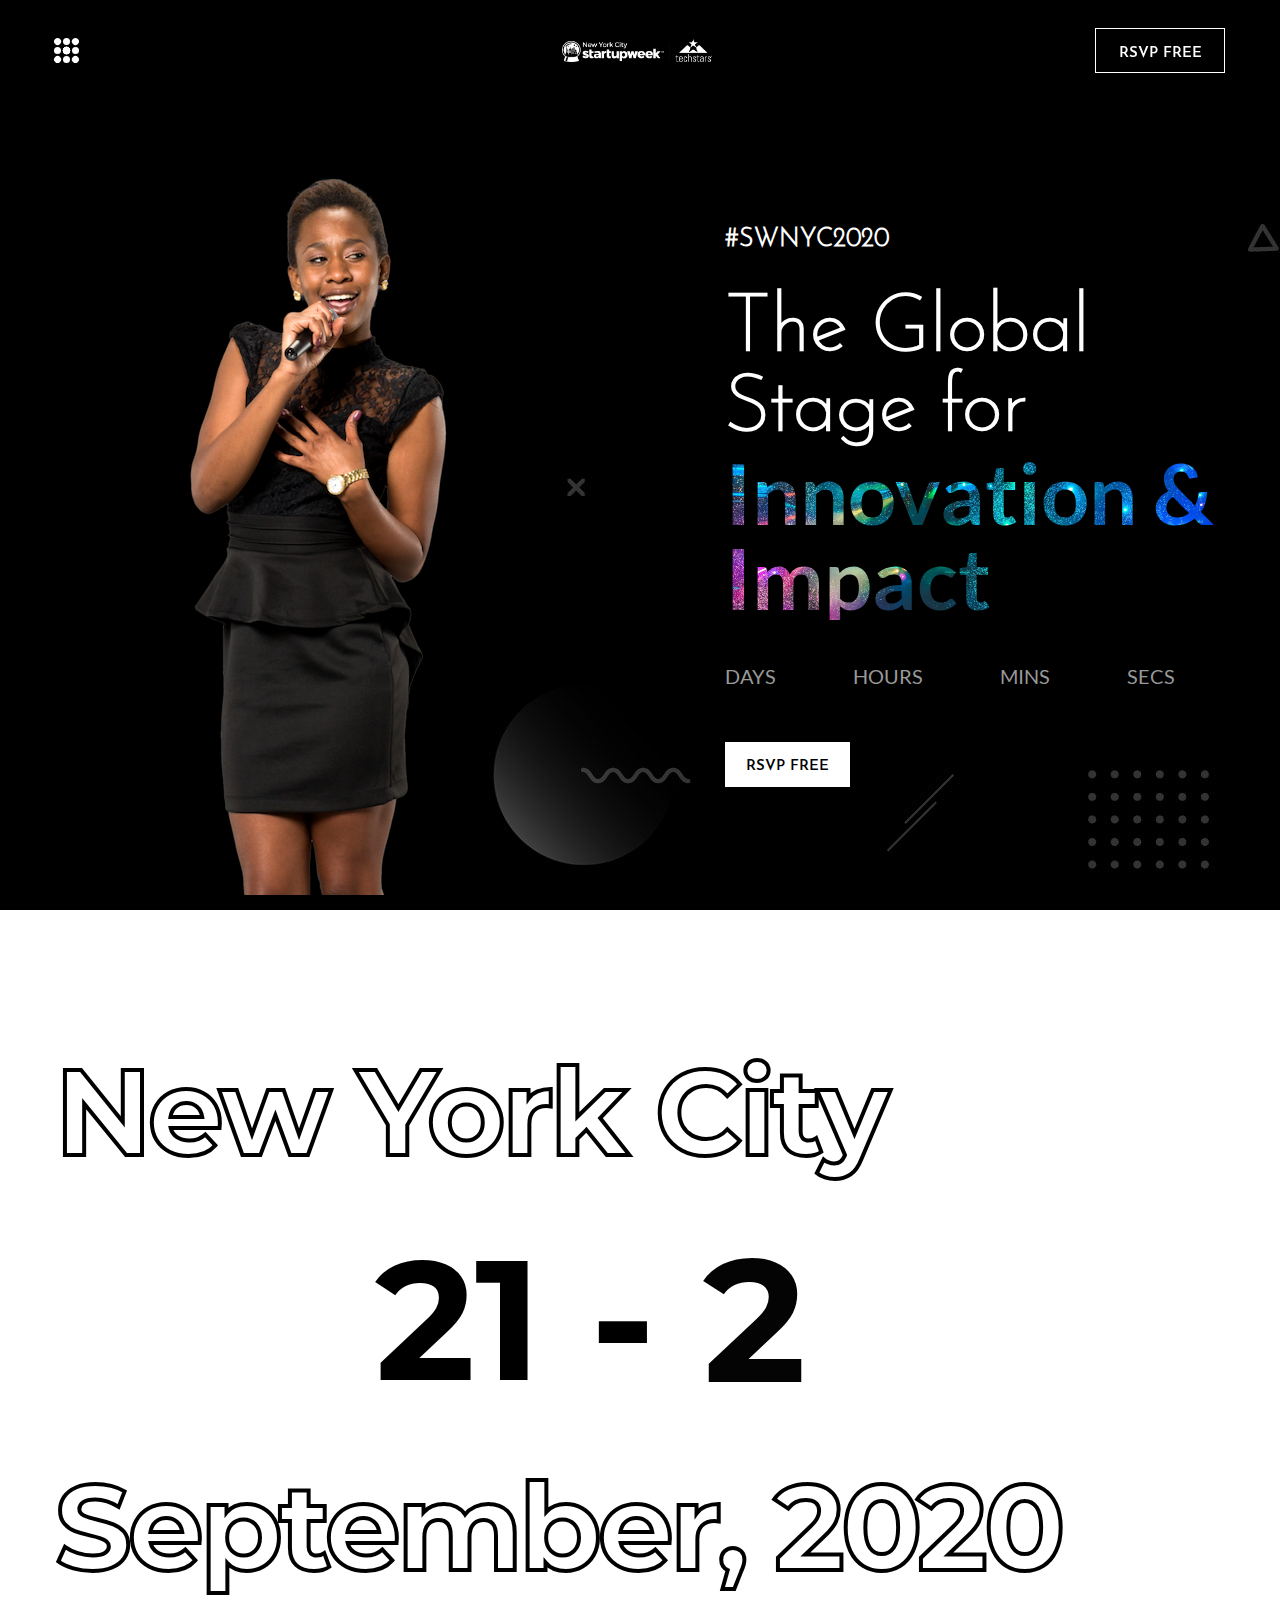
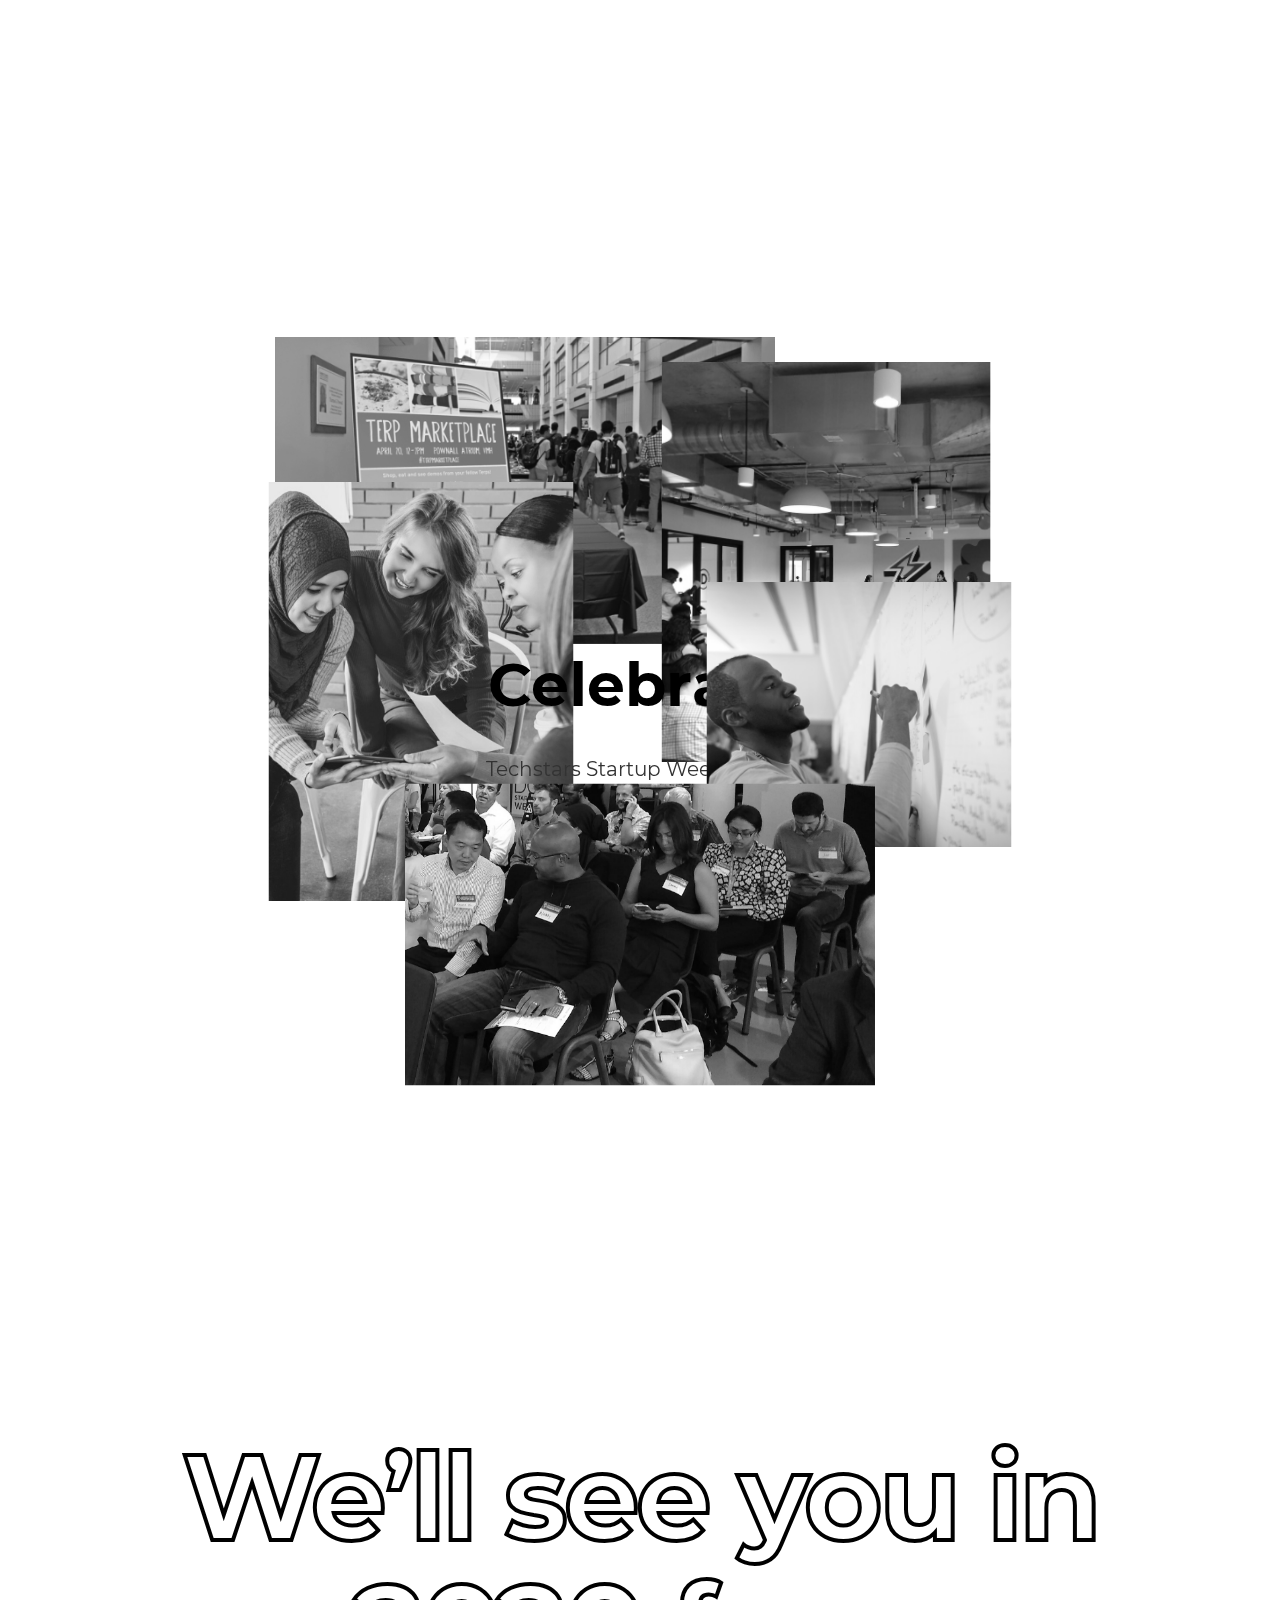
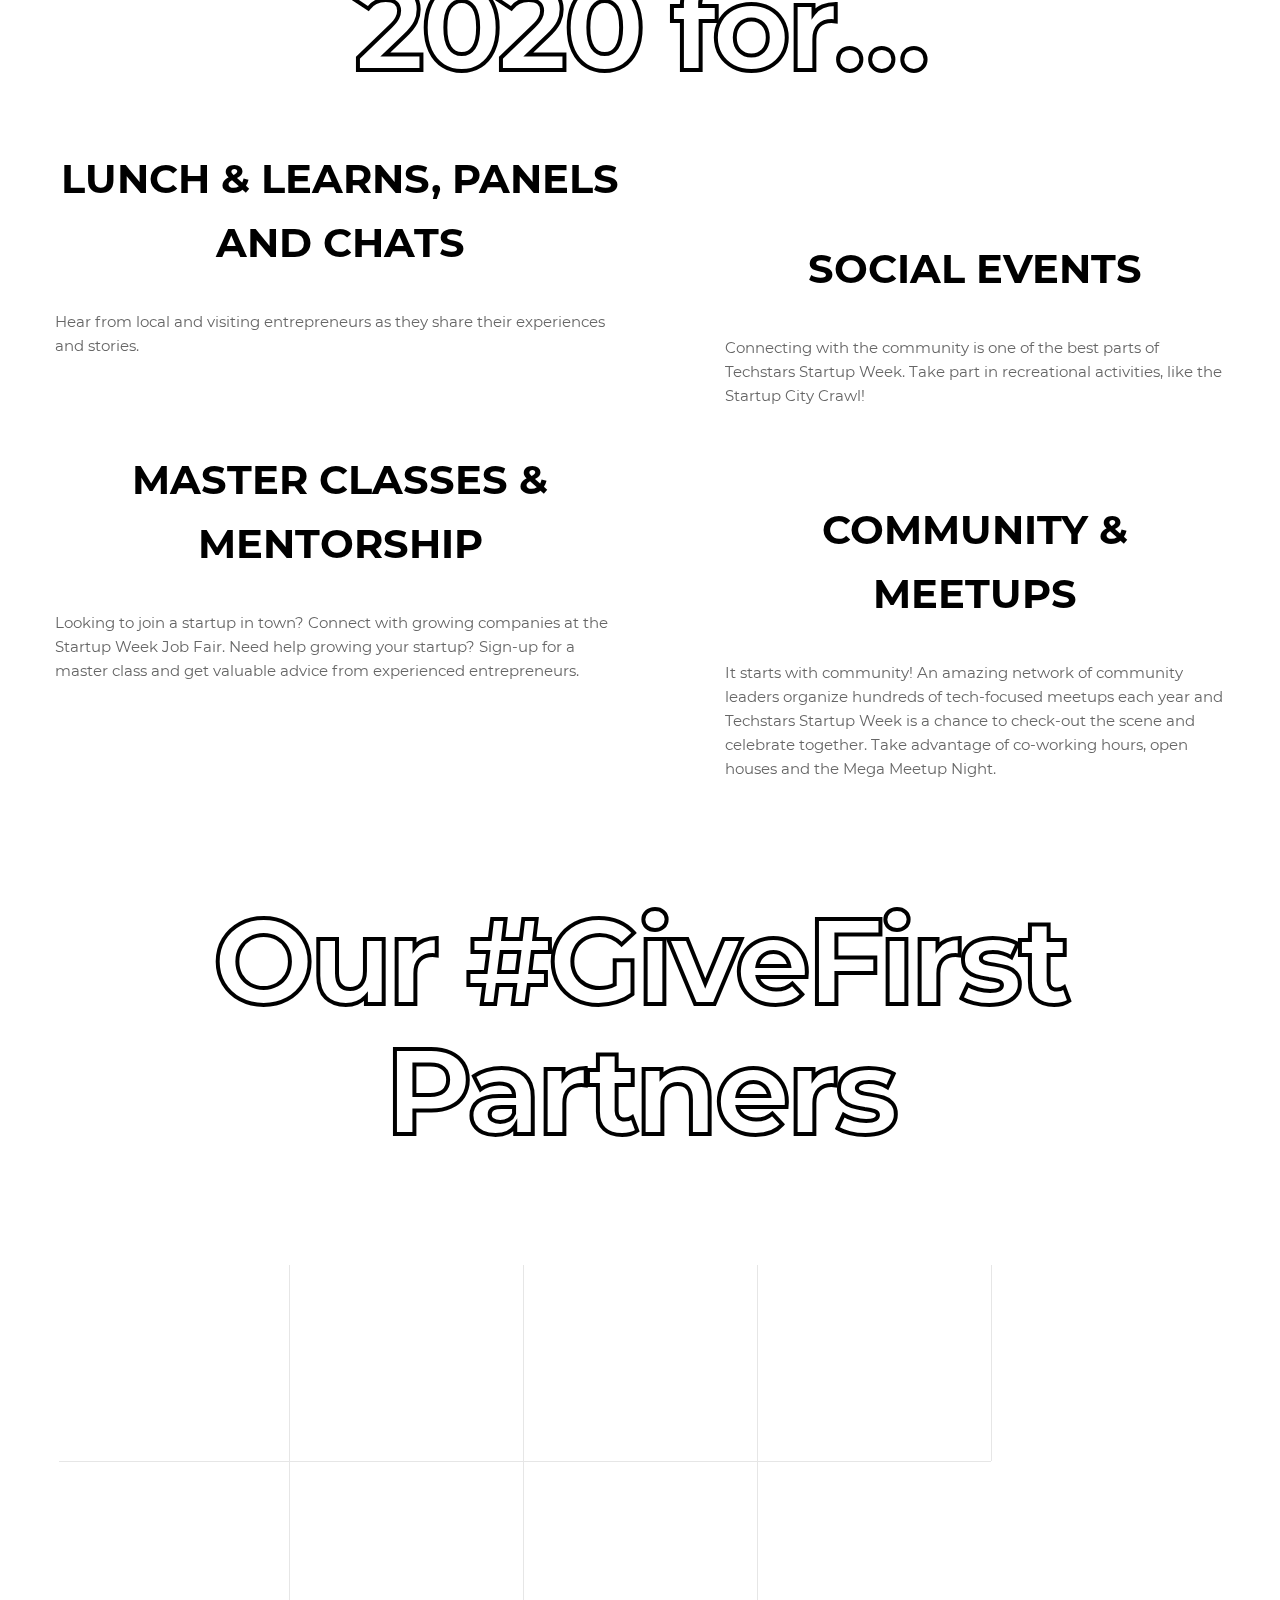
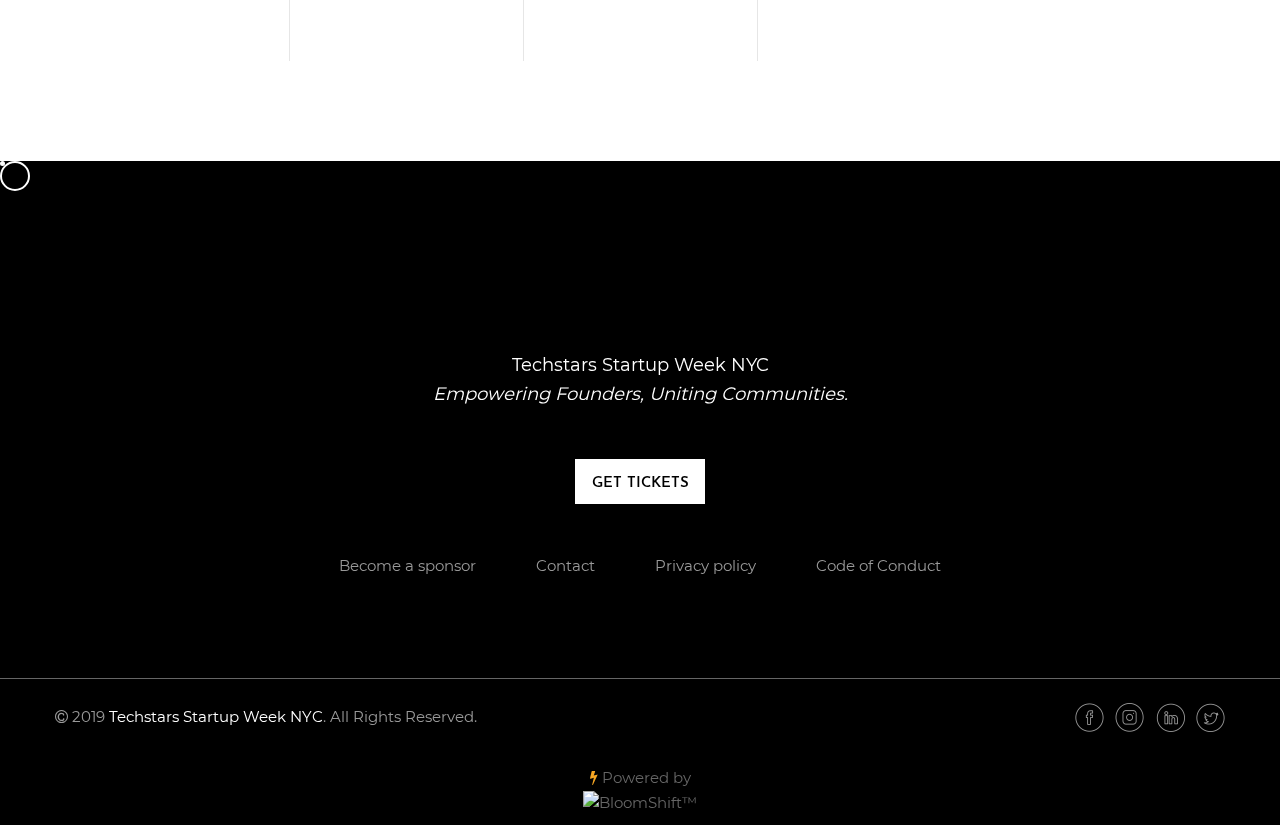
==== commit a9461e66: "update banner image" ====
--- a/index.html
+++ b/index.html
@@ -1 +1 @@
-<!DOCTYPE html><html lang="en"><head> <meta charset="UTF-8"> <meta name="viewport" content="width=device-width, initial-scale=1.0"> <meta http-equiv="X-UA-Compatible" content="ie=edge"> <title>Techstars Startup Week NYC</title> <link rel="shortcut icon" href="#"> <link rel="stylesheet" href="assets/styles/css/slick.css"> <link rel="stylesheet" href="assets/styles/css/slick-theme.css"> <link rel="stylesheet" href="assets/styles/css/animate.css"> <link rel="stylesheet" href="assets/styles/style.css"></head><body> <header id="header-trans" class="header-trans-1"> <div class="extra-container "> <div class="header-2 "> <div class="header__menu-icon"> <div class="header__menu-icon__dot "> <span></span> <span></span> </div><div class="header__menu-icon__dot header__menu-icon__dot--vertical"> <span></span> <span></span> </div><div class="header__menu-icon__dot header__menu-icon__dot--skew"> <span></span> <span></span> </div><div class="header__menu-icon__dot header__menu-icon__dot--skew-reverse"> <span></span> <span></span> </div></div><div class="position-fixed"></div><div class="header__logo"> <a href="index.html"> <img src="assets/images/logo-swnyc-w-h.png" width="150" alt="logo"> </a> </div><a href="https://swnyc2020.eventbrite.com/?aff=bloomshift" class="header__buy-ticket "> <span>RSVP FREE</span> </a> </div></div></header> <section class="header-posistion"></section> <section><!--<div class="menu-nav"> <div class="extra-container"> <div class="menu-nav-close"></div><nav> <ul> <li><a class="menu-link link--kukuri" href="//startupweek.nyc" data-letters="Home">Home</a></li><li><a class="menu-link link--kukuri" href="venue.html" data-letters="Venue">Venue</a></li><li><a class="menu-link link--kukuri" href="schedule.html" data-letters="Schedule">Schedule</a></li><li> <a class="menu-link link--kukuri" data-letters="Speaker" href="#">Speaker</a><i class="fa fa-angle-down"></i> <ul class="sub-menu"> <li><a class="menu-link link--kukuri" data-letters="Speaker1" href="speaker-1.html">Speaker1</a></li><li><a class="menu-link link--kukuri" data-letters="Speaker2" href="speaker-2.html">Speaker2</a></li></ul> </li><li> <a class="menu-link link--kukuri" href="#" data-letters="Blog">Blog</a><i class="fa fa-angle-down"></i> <ul class="sub-menu"> <li><a class="menu-link link--kukuri" data-letters="Blog Single" href="blog-single.html">Blog Single</a></li><li><a class="menu-link link--kukuri" data-letters="Blog Grid" href="blog.html">Blog Grid</a></li></ul> </li><li> <a class="menu-link link--kukuri" href="#" data-letters="Pages">Pages</a> <i class="fa fa-angle-down"></i> <ul class="sub-menu"> <li><a class="menu-link link--kukuri" href="contact.html" data-letters="Contact">Contact</a></li><li><a class="menu-link link--kukuri" data-letters="404" href="404.html">404</a></li></ul> </li></ul> </nav> </div></div>--> </section> <div class="loading"> <div class="sp sp-3balls"></div></div><section> <div class="pagebanner-2"> <div class="pagebanner-2__item"> <div class="pagebanner-brg pagebanner-brg--1"> <div class="extra-container"> <div class="row"> <div class="col-lg-6"> <a href="#" class="pagebanner-brg--1__thumb wow fadeInLeft"> <img src="assets/images/uploads/pagebanner/woman.png" alt="sign"> </a> </div><div class="col-lg-6"> <div class="pagebanner-brg--1__right wow fadeInRight"> <div class="pagebanner-brg--1__info"> <h5>#SWNYC2020</h5> <h2 class="pagebanner-brg--1__webdesign">The Global Stage for</h2> <h3 class="pagebanner-brg--1__conference">Innovation &amp; Impact</h3> </div><div class="pagebanner__count-down-area"> <div class="pagebanner__count-down"> <p id="CD__day"></p><span>DAYS</span> </div><div class="pagebanner__count-down"> <p id="CD__hour"></p><span>HOURS</span> </div><div class="pagebanner__count-down "> <p id="CD__min"></p><span>MINS</span> </div><div class="pagebanner__count-down "> <p id="CD__sec"></p><span>SECS</span> </div></div><a href="https://swnyc2020.eventbrite.com/?aff=bloomshift" target="_blank">RSVP FREE</a> </div></div></div></div></div></div><div class="pagebanner-2__item"> <div class="pagebanner-brg pagebanner-brg--2"> <div class="extra-container"> <h1>Techstars <br>Startup Week NYC</h1> </div></div></div><div class="pagebanner-2__item"> <div class="pagebanner-brg pagebanner-brg--3"> <div class="extra-container"> <div class="row"> <div class="col-lg-6"> <div class="pagebanner-brg--3__left"> <img src="assets/images/uploads/pagebanner/sign2.png" alt="sign2"> <div class="pagebanner-brg--1__info"> <h5>#SWNYC2020</h5> <h2 class="pagebanner-brg--1__webdesign">The Global Stage for</h2> <h3 class="pagebanner-brg--1__conference">Innovation &amp; Impact</h3> </div><div class="pagebanner__count-down-area"> <div class="pagebanner__count-down"> <p id="CD2__day"></p><span>DAYS</span> </div><div class="pagebanner__count-down"> <p id="CD2__hour"></p><span>HOURS</span> </div><div class="pagebanner__count-down "> <p id="CD2__min"></p><span>MINS</span> </div><div class="pagebanner__count-down "> <p id="CD2__sec"></p><span>SECS</span> </div></div><a href="https://swnyc2020.eventbrite.com/?aff=bloomshift" target="_blank">RSVP FREE</a> </div></div><div class="col-lg-6"> <div class="pagebanner-brg--3__right"> <img src="assets/images/uploads/pagebanner/woman.png" alt="human"> </div></div></div></div></div></div></div></section> <section> <div class="extra-container"> <div class="experience__tittle"> <div class="experience__tittle1"> <h1>New York City</h1> </div><h3 id="counting" class="tittle-eff2">21 - 25</h3> <div class="experience__tittle2"> <h1>September, 2020</h1> </div></div></div><div class="experience"> <div class="extra-container"> <div class="row"> <div class="col-lg-6 col-sm-6"> <a href="#" class="experience__thumb movein-ex--1"> <img src="assets/images/uploads/experience/swnyc-web-570x350.png" alt="experience1"> </a> </div><div class="col-lg-6 col-sm-6"> <a href="#" class="experience__thumb experience__thumb--right movein-ex--2"> <img src="assets/images/uploads/experience/swnyc-web-370x450.png" alt="experience2"> </a> </div></div><div class="row"> <div class="col-xl-3 col-lg-4 col-sm-6"> <a href="#" class="experience__thumb experience__thumb--left movein-ex--3"> <img src="assets/images/uploads/experience/swnyc-web-400x550.png" alt="experience3"> </a> </div><div class="col-xl-6 col-lg-4 col-sm-12"> <div class="experience__text"> <h1>Celebrate</h1> <p>Techstars Startup Week brings entrepreneurs, local leaders, and friends together over five days to build momentum and opportunity around your community’s unique entrepreneurial identity. Join in a celebration led by entrepreneurs and hosted in the entrepreneurial spaces you love.</p><div class="link-draw__hover"> <svg viewBox="4 0 118 98.6" class="hand-draw"> <path class="hand-med-hover" d="M33.2,31.2C53.8,14.1,78.4,9.5,96.9,19.4c12.2,6.5,26.7,21.9,23.9,37.8c-3.9,22.2-39.1,37.1-65.6,34.5c-8.8-0.9-17.6-3.8-25.3-8.2C16.7,76,4.5,63.1,4.4,47.2C4.3,32.4,15,19.3,27.2,12.1c3.6-2.1,7.5-3.9,11.5-5.3c15.2-5.5,27.7-2.5,32.7-1.3c3.6,0.9,18,4.9,29.9,19c5.4,6.3,11.2,13.1,12.5,24.5c0.3,2.6,2,20.2-10.5,34.1C93.9,93.4,82,94,70,94.7c-9.9,0.6-25.8,1.5-39.3-10.1c-2.3-2-20.5-18.1-16-38.8c2.4-10.8,10-18.2,12.4-20.5c6.8-6.6,13.6-8.9,19.7-11C52,12.7,63,9.1,76.3,11.8c5,1,14.8,3.1,23.4,11.9c2.4,2.5,9.2,9.7,11.6,22c0.8,4.2,2.2,11.4-0.4,19.1c-4.9,14.2-20.9,19.7-28.3,22.4c-6,2.1-18,6.4-31.1,1.9c-16.1-5.4-33.7-23.9-28.8-44.2C25.5,33.2,35,24,44.6,19.9c14.3-6.2,26.1,0,28,1"/> </svg> <a class="experience__text__link" href="#">Coming Soon...</a> </div></div></div><div class="col-xl-3 col-lg-4 col-sm-6"> <a href="#" class="experience__thumb experience__thumb--middle movein-ex--4"> <img src="assets/images/uploads/experience/swnyc-web-345x300.png" alt="experience4"> </a> </div></div><div class="row"> <div class="col-xl-5"> <a href="#" class="experience__thumb experience__thumb--center movein-ex--5"> <img src="assets/images/uploads/experience/swnyc-web-700x450.png" alt="experience5"> </a> </div></div></div></div></section> <section id="schedule"> <div class="extra-container"> <div class="schedule-list__tittle"> <h1>We’ll see you in 2020 for…</h1> </div></div><div class="schedule-list"> <div class="container"> <div class="row"> <div id="schedulelist-reveal1" class="col-lg-6"> <h2>LUNCH & LEARNS, PANELS AND CHATS</h2> <div class="schedule-list__box"> <h3></h3> <p>Hear from local and visiting entrepreneurs as they share their experiences and stories.</p><!--<ul class="min-list"> <li><span>Badge Pickup / Breakfast</span><span>8:30am</span></li><li><span>Welcome From The Chairs</span><span>9:30am</span></li><li><span>Products Design</span><span>10:00am</span></li><li><span>Lunch</span><span>12:00am</span></li><li><span>Keynote: Development</span><span>2:00pm</span></li><li><span>Break Out: Sessions</span><span>4:00pm</span></li><li><span>Group Discussion</span><span>5:00pm</span></li></ul>--> </div></div><div id="schedulelist-reveal2" class="col-lg-6"> <h2 class="schedule-list--lower">SOCIAL EVENTS</h2> <div class="schedule-list__box schedule-list__box--lower"> <h3></h3> <p>Connecting with the community is one of the best parts of Techstars Startup Week. Take part in recreational activities, like the Startup City Crawl!</p><!--<ul class="min-list"> <li><span>Badge Pickup</span><span>8:30am</span></li><li><span>21st Century Design</span><span>9:30am</span></li><li><span>Workshops Award</span><span>10:00am</span></li><li><span>Lunch</span><span>12:00am</span></li><li><span>Keynote: Development</span><span>2:00pm</span></li><li><span>Break Out: Sessions</span><span>4:00pm</span></li><li><span>Group Discussion</span><span>5:00pm</span></li></ul>--> </div></div><div id="schedulelist-reveal1" class="col-lg-6"> <h2 style="margin-top: 40px;">MASTER CLASSES & MENTORSHIP</h2> <div class="schedule-list__box"> <h3></h3> <p>Looking to join a startup in town? Connect with growing companies at the Startup Week Job Fair. Need help growing your startup? Sign-up for a master class and get valuable advice from experienced entrepreneurs.</p><!--<ul class="min-list"> <li><span>Badge Pickup / Breakfast</span><span>8:30am</span></li><li><span>Welcome From The Chairs</span><span>9:30am</span></li><li><span>Products Design</span><span>10:00am</span></li><li><span>Lunch</span><span>12:00am</span></li><li><span>Keynote: Development</span><span>2:00pm</span></li><li><span>Break Out: Sessions</span><span>4:00pm</span></li><li><span>Group Discussion</span><span>5:00pm</span></li></ul>--> </div></div><div id="schedulelist-reveal2" class="col-lg-6"> <h2 class="schedule-list--lower">COMMUNITY & MEETUPS</h2> <div class="schedule-list__box schedule-list__box--lower"> <h3></h3> <p>It starts with community! An amazing network of community leaders organize hundreds of tech-focused meetups each year and Techstars Startup Week is a chance to check-out the scene and celebrate together. Take advantage of co-working hours, open houses and the Mega Meetup Night.</p><!--<ul class="min-list"> <li><span>Badge Pickup</span><span>8:30am</span></li><li><span>21st Century Design</span><span>9:30am</span></li><li><span>Workshops Award</span><span>10:00am</span></li><li><span>Lunch</span><span>12:00am</span></li><li><span>Keynote: Development</span><span>2:00pm</span></li><li><span>Break Out: Sessions</span><span>4:00pm</span></li><li><span>Group Discussion</span><span>5:00pm</span></li></ul>--> </div></div></div></div></div></section><!--<section> <div class="extra-container"> <div class="speaker-slider__tittle"> <h1>Featured Speakers</h1> </div></div><div class="container"> <div class="speaker-slider-area"> <div class="speaker-slider__arrow speaker-slider__arrow--up"><i class="fa fa-angle-up"></i></div><div class="speaker-slider__arrow speaker-slider__arrow--down"><i class="fa fa-angle-down"></i></div><div class="speaker-slider"> <div class="speaker-slider__item"> <div class=" col-lg-4 col-md-6"> <a href="#" class="speaker-slider__item__thumb"> <img src="assets/images/uploads/speaker/speakers_v23.jpg" alt="speakers_v23"> <div class="speaker-slider__item__thumb__info"> <h4>Brie Larson</h4> <h5 > UX & UI Designer</h5> </div></a> </div></div><div class=" speaker-slider__item"> <div class=" col-lg-4 col-md-6"> <a href="#" class="speaker-slider__item__thumb"> <img src="assets/images/uploads/speaker/speakers2.jpg" alt="speakers2"> <div class="speaker-slider__item__thumb__info"> <h4>Utada Hikaru</h4> <h5>UX & UI Designer</h5> </div></a> </div></div><div class=" speaker-slider__item"> <div class=" col-lg-4 col-md-6"> <a href="#" class="speaker-slider__item__thumb"> <img src="assets/images/uploads/speaker/speakers3.jpg" alt="speakers3"> <div class="speaker-slider__item__thumb__info"> <h4>Scarlett Scarlett</h4> <h5>C.E.O</h5> </div></a> </div></div><div class=" speaker-slider__item"> <div class=" col-lg-4 col-md-6"> <a href="#" class="speaker-slider__item__thumb"> <img src="assets/images/uploads/speaker/speakers4.jpg" alt="speakers4"> <div class="speaker-slider__item__thumb__info"> <h4>Michael Scottfield</h4> <h5>Senior Developer</h5> </div></a> </div></div><div class=" speaker-slider__item"> <div class=" col-lg-4 col-md-6"> <a href="#" class="speaker-slider__item__thumb"> <img src="assets/images/uploads/speaker/speakers_v26.jpg" alt="speakers4"> <div class="speaker-slider__item__thumb__info"> <h4>Jennifer Gray</h4> <h5>C.E.O</h5> </div></a> </div></div><div class=" speaker-slider__item"> <div class=" col-lg-4 col-md-6"> <a href="#" class="speaker-slider__item__thumb"> <img src="assets/images/uploads/speaker/speakers5.jpg" alt="speakers5"> <div class="speaker-slider__item__thumb__info"> <h4>Layla Johnson</h4> <h5>UI Designer</h5> </div></a> </div></div><div class=" speaker-slider__item"> <div class=" col-lg-4 "> <a href="#" class="speaker-slider__item__thumb"> <img src="assets/images/uploads/speaker/speakers6.jpg" alt="speakers6"> <div class="speaker-slider__item__thumb__info"> <h4>Daniel Bryan</h4> <h5>Senior Developer</h5> </div></a> </div></div><div class=" speaker-slider__item"> <div class=" col-lg-4"> <a href="#" class="speaker-slider__item__thumb"> <img src="assets/images/uploads/speaker/speakers9.jpg" alt="speakers9"> <div class="speaker-slider__item__thumb__info"> <h4>Jenifer Lawrence</h4> <h5>Senior Developer</h5> </div></a> </div></div></div></div></div></section>--> <section> <div class="extra-container"> <div class="sponsor__tittle"> <h1>Our #GiveFirst Partners</h1> </div><div class="sponsor"> <div class="sponsor__item"> <img src="assets/images/uploads/sponsor/swnyc2020-googleStartups.png" alt="sponsor1"> </div><div class="sponsor__item"> <img src="assets/images/uploads/sponsor/swnyc2020-co.png" alt="sponsor2"> </div><div class="sponsor__item"> <img src="assets/images/uploads/sponsor/swnyc2020-orangeUP.png" alt="sponsor3"> </div><div class="sponsor__item"> <img src="assets/images/uploads/sponsor/swnyc2020-xis.png" alt="sponsor4"> </div><div class="sponsor__item"> <img src="assets/images/uploads/sponsor/swnyc2020-cwa.png" alt="sponsor5"> </div><div class="sponsor__item"> <img src="assets/images/uploads/sponsor/swnyc2020-ictd.png" alt="sponsor6"> </div><div class="sponsor__item"> <img src="assets/images/uploads/sponsor/swnyc2020-ureeka.png" alt="sponsor7"> </div><div class="sponsor__item"> <img src="assets/images/uploads/sponsor/swnyc2020-aesir.png" alt="sponsor8"> </div><div class="sponsor__item"> <img src="assets/images/uploads/sponsor/swnyc2020-hce.png" alt="sponsor9"> </div></div></div></section> <footer> <div class="cursor"></div><div class="cursor-follower"></div><div class="container"> <div class="footer "> <a class="footer__logo" href="//startupweek.nyc"> <img class="footer-move-up" src="assets/images/logo-swnyc-w-h.png" height="50" alt="logo"> </a> <div class="footer__site-text"> <p class="footer-move-up">Techstars Startup Week NYC</p><p class="footer-move-up"><em>Empowering Founders, Uniting Communities.</em> </p></div><div class="footer__get-ticket footer-move-up"> <a href="https://swnyc2020.eventbrite.com/?aff=bloomshift" target="_blank">GET TICKETS</a> </div><div class="footer__menu footer-move-up"> <ul> <li><a href="">Become a sponsor</a> </li><li><a href="">Contact</a> </li><li><a href="">Privacy policy</a> </li><li><a href="">Code of Conduct</a> </li></ul> </div></div></div><div class="copy-right"> <div class="container"> <div class="copy-right__area"> <p class="copy-right__left"> <i class="fa fa-copyright"></i> 2019 <span>Techstars Startup Week NYC</span>. All Rights Reserved.</p><div class="copy-right__right"> <a href="https://facebook.com/StartupWeekNYC" target="_blank"> <img src="assets/images/footer-face.png" alt="face"> </a> <a href="https://instagram.com/StartupWeekNYC" target="_blank"> <img src="assets/images/footer-ins.png" alt="ins"> </a> <a href="https://linkedin.com/company/StartupWeekNYC" target="_blank"> <img src="assets/images/footer-in.png" alt="in"> </a> <a href="https://twitter.com/StartupWeekNYC" target="_blank"> <img src="assets/images/footer-twit.png" alt="twit"> </a> </div></div><center> <p style="padding:10px;"><i style="color:rgb(246, 166, 35);" class="fa fa-bolt" aria-hidden="true"></i> Powered by <br/> <a href="https://www.bloomshift.com/?utm_source=startupweek.nyc&amp;utm_medium=website&amp;utm_campaign=referral&amp;utm_content=homepage" target="_blank"> <img width="150px" src="https://www.bloomshift.com/wp-content/uploads/bloom-banner-1901.png" alt="BloomShift™"> </a> </p></center> </div></div></footer> <script src="assets/scripts/jquery-3.4.1.js"> </script> <script src="assets/scripts/slick.min.js"></script> <script src="assets/scripts/isotope.pkgd.min.js"></script> <script src="assets/scripts/packery.pkgd.min.js"></script> <script src="assets/scripts/flickity.pkgd.min.js"></script> <script src="assets/scripts/anime.min.js"></script> <script src="assets/scripts/ScrollMagic.min.js"></script> <script src="assets/scripts/TimelineMax.min.js"></script> <script src="assets/scripts/TweenMax.min.js"></script> <script src="assets/scripts/animation.gsap.min.js"></script> <script src="assets/scripts/charming.min.js"></script> <script src="assets/scripts/wow.js"></script> <script src="assets/scripts/lightbox.js"></script> <script src="assets/scripts/app.js"></script></body></html>+<!DOCTYPE html><html lang="en"><head> <meta charset="UTF-8"> <meta name="viewport" content="width=device-width, initial-scale=1.0"> <meta http-equiv="X-UA-Compatible" content="ie=edge"> <title>Techstars Startup Week NYC</title> <link rel="shortcut icon" href="#"> <link rel="stylesheet" href="assets/styles/css/slick.css"> <link rel="stylesheet" href="assets/styles/css/slick-theme.css"> <link rel="stylesheet" href="assets/styles/css/animate.css"> <link rel="stylesheet" href="assets/styles/style.css"></head><body> <header id="header-trans" class="header-trans-1"> <div class="extra-container "> <div class="header-2 "> <div class="header__menu-icon"> <div class="header__menu-icon__dot "> <span></span> <span></span> </div><div class="header__menu-icon__dot header__menu-icon__dot--vertical"> <span></span> <span></span> </div><div class="header__menu-icon__dot header__menu-icon__dot--skew"> <span></span> <span></span> </div><div class="header__menu-icon__dot header__menu-icon__dot--skew-reverse"> <span></span> <span></span> </div></div><div class="position-fixed"></div><div class="header__logo"> <a href="//startupweek.nyc"> <img src="assets/images/logo-swnyc-w-h.png" width="150" alt="logo"> </a> </div><a href="https://swnyc2020.eventbrite.com/?aff=bloomshift" class="header__buy-ticket "> <span>RSVP FREE</span> </a> </div></div></header> <section class="header-posistion"></section> <section><!--<div class="menu-nav"> <div class="extra-container"> <div class="menu-nav-close"></div><nav> <ul> <li><a class="menu-link link--kukuri" href="//startupweek.nyc" data-letters="Home">Home</a></li><li><a class="menu-link link--kukuri" href="venue.html" data-letters="Venue">Venue</a></li><li><a class="menu-link link--kukuri" href="schedule.html" data-letters="Schedule">Schedule</a></li><li> <a class="menu-link link--kukuri" data-letters="Speaker" href="#">Speaker</a><i class="fa fa-angle-down"></i> <ul class="sub-menu"> <li><a class="menu-link link--kukuri" data-letters="Speaker1" href="speaker-1.html">Speaker1</a></li><li><a class="menu-link link--kukuri" data-letters="Speaker2" href="speaker-2.html">Speaker2</a></li></ul> </li><li> <a class="menu-link link--kukuri" href="#" data-letters="Blog">Blog</a><i class="fa fa-angle-down"></i> <ul class="sub-menu"> <li><a class="menu-link link--kukuri" data-letters="Blog Single" href="blog-single.html">Blog Single</a></li><li><a class="menu-link link--kukuri" data-letters="Blog Grid" href="blog.html">Blog Grid</a></li></ul> </li><li> <a class="menu-link link--kukuri" href="#" data-letters="Pages">Pages</a> <i class="fa fa-angle-down"></i> <ul class="sub-menu"> <li><a class="menu-link link--kukuri" href="contact.html" data-letters="Contact">Contact</a></li><li><a class="menu-link link--kukuri" data-letters="404" href="404.html">404</a></li></ul> </li></ul> </nav> </div></div>--> </section> <div class="loading"> <div class="sp sp-3balls"></div></div><section> <div class="pagebanner-2"> <div class="pagebanner-2__item"> <div class="pagebanner-brg pagebanner-brg--1"> <div class="extra-container"> <div class="row"> <div class="col-lg-6"> <a href="#" class="pagebanner-brg--1__thumb wow fadeInLeft"> <img src="assets/images/uploads/pagebanner/woman.png" alt="sign"> </a> </div><div class="col-lg-6"> <div class="pagebanner-brg--1__right wow fadeInRight"> <div class="pagebanner-brg--1__info"> <h5>#SWNYC2020</h5> <h2 class="pagebanner-brg--1__webdesign">The Global Stage for</h2> <h3 class="pagebanner-brg--1__conference">Innovation &amp; Impact</h3> </div><div class="pagebanner__count-down-area"> <div class="pagebanner__count-down"> <p id="CD__day"></p><span>DAYS</span> </div><div class="pagebanner__count-down"> <p id="CD__hour"></p><span>HOURS</span> </div><div class="pagebanner__count-down "> <p id="CD__min"></p><span>MINS</span> </div><div class="pagebanner__count-down "> <p id="CD__sec"></p><span>SECS</span> </div></div><a href="https://swnyc2020.eventbrite.com/?aff=bloomshift" target="_blank">RSVP FREE</a> </div></div></div></div></div></div><div class="pagebanner-2__item"> <div class="pagebanner-brg pagebanner-brg--2"> <div class="extra-container"> <h1>Techstars <br>Startup Week NYC</h1> </div></div></div><div class="pagebanner-2__item"> <div class="pagebanner-brg pagebanner-brg--3"> <div class="extra-container"> <div class="row"> <div class="col-lg-6"> <div class="pagebanner-brg--3__left"> <img src="assets/images/uploads/pagebanner/sign2.png" alt="sign2"> <div class="pagebanner-brg--1__info"> <h5>#SWNYC2020</h5> <h2 class="pagebanner-brg--1__webdesign">The Global Stage for</h2> <h3 class="pagebanner-brg--1__conference">Innovation &amp; Impact</h3> </div><div class="pagebanner__count-down-area"> <div class="pagebanner__count-down"> <p id="CD2__day"></p><span>DAYS</span> </div><div class="pagebanner__count-down"> <p id="CD2__hour"></p><span>HOURS</span> </div><div class="pagebanner__count-down "> <p id="CD2__min"></p><span>MINS</span> </div><div class="pagebanner__count-down "> <p id="CD2__sec"></p><span>SECS</span> </div></div><a href="https://swnyc2020.eventbrite.com/?aff=bloomshift" target="_blank">RSVP FREE</a> </div></div><div class="col-lg-6"> <div class="pagebanner-brg--3__right"> <img src="assets/images/uploads/pagebanner/woman.png" alt="human"> </div></div></div></div></div></div></div></section> <section> <div class="extra-container"> <div class="experience__tittle"> <div class="experience__tittle1"> <h1>New York City</h1> </div><h3 id="counting" class="tittle-eff2">21 - 25</h3> <div class="experience__tittle2"> <h1>September, 2020</h1> </div></div></div><div class="experience"> <div class="extra-container"> <div class="row"> <div class="col-lg-6 col-sm-6"> <a href="#" class="experience__thumb movein-ex--1"> <img src="assets/images/uploads/experience/swnyc-web-570x350.png" alt="experience1"> </a> </div><div class="col-lg-6 col-sm-6"> <a href="#" class="experience__thumb experience__thumb--right movein-ex--2"> <img src="assets/images/uploads/experience/swnyc-web-370x450.png" alt="experience2"> </a> </div></div><div class="row"> <div class="col-xl-3 col-lg-4 col-sm-6"> <a href="#" class="experience__thumb experience__thumb--left movein-ex--3"> <img src="assets/images/uploads/experience/swnyc-web-400x550.png" alt="experience3"> </a> </div><div class="col-xl-6 col-lg-4 col-sm-12"> <div class="experience__text"> <h1>Celebrate</h1> <p>Techstars Startup Week brings entrepreneurs, local leaders, and friends together over five days to build momentum and opportunity around your community’s unique entrepreneurial identity. Join in a celebration led by entrepreneurs and hosted in the entrepreneurial spaces you love.</p><div class="link-draw__hover"> <svg viewBox="4 0 118 98.6" class="hand-draw"> <path class="hand-med-hover" d="M33.2,31.2C53.8,14.1,78.4,9.5,96.9,19.4c12.2,6.5,26.7,21.9,23.9,37.8c-3.9,22.2-39.1,37.1-65.6,34.5c-8.8-0.9-17.6-3.8-25.3-8.2C16.7,76,4.5,63.1,4.4,47.2C4.3,32.4,15,19.3,27.2,12.1c3.6-2.1,7.5-3.9,11.5-5.3c15.2-5.5,27.7-2.5,32.7-1.3c3.6,0.9,18,4.9,29.9,19c5.4,6.3,11.2,13.1,12.5,24.5c0.3,2.6,2,20.2-10.5,34.1C93.9,93.4,82,94,70,94.7c-9.9,0.6-25.8,1.5-39.3-10.1c-2.3-2-20.5-18.1-16-38.8c2.4-10.8,10-18.2,12.4-20.5c6.8-6.6,13.6-8.9,19.7-11C52,12.7,63,9.1,76.3,11.8c5,1,14.8,3.1,23.4,11.9c2.4,2.5,9.2,9.7,11.6,22c0.8,4.2,2.2,11.4-0.4,19.1c-4.9,14.2-20.9,19.7-28.3,22.4c-6,2.1-18,6.4-31.1,1.9c-16.1-5.4-33.7-23.9-28.8-44.2C25.5,33.2,35,24,44.6,19.9c14.3-6.2,26.1,0,28,1"/> </svg> <a class="experience__text__link" href="#">Coming Soon...</a> </div></div></div><div class="col-xl-3 col-lg-4 col-sm-6"> <a href="#" class="experience__thumb experience__thumb--middle movein-ex--4"> <img src="assets/images/uploads/experience/swnyc-web-345x300.png" alt="experience4"> </a> </div></div><div class="row"> <div class="col-xl-5"> <a href="#" class="experience__thumb experience__thumb--center movein-ex--5"> <img src="assets/images/uploads/experience/swnyc-web-700x450.png" alt="experience5"> </a> </div></div></div></div></section> <section id="schedule"> <div class="extra-container"> <div class="schedule-list__tittle"> <h1>We’ll see you in 2020 for…</h1> </div></div><div class="schedule-list"> <div class="container"> <div class="row"> <div id="schedulelist-reveal1" class="col-lg-6"> <h2>LUNCH & LEARNS, PANELS AND CHATS</h2> <div class="schedule-list__box"> <h3></h3> <p>Hear from local and visiting entrepreneurs as they share their experiences and stories.</p><!--<ul class="min-list"> <li><span>Badge Pickup / Breakfast</span><span>8:30am</span></li><li><span>Welcome From The Chairs</span><span>9:30am</span></li><li><span>Products Design</span><span>10:00am</span></li><li><span>Lunch</span><span>12:00am</span></li><li><span>Keynote: Development</span><span>2:00pm</span></li><li><span>Break Out: Sessions</span><span>4:00pm</span></li><li><span>Group Discussion</span><span>5:00pm</span></li></ul>--> </div></div><div id="schedulelist-reveal2" class="col-lg-6"> <h2 class="schedule-list--lower">SOCIAL EVENTS</h2> <div class="schedule-list__box schedule-list__box--lower"> <h3></h3> <p>Connecting with the community is one of the best parts of Techstars Startup Week. Take part in recreational activities, like the Startup City Crawl!</p><!--<ul class="min-list"> <li><span>Badge Pickup</span><span>8:30am</span></li><li><span>21st Century Design</span><span>9:30am</span></li><li><span>Workshops Award</span><span>10:00am</span></li><li><span>Lunch</span><span>12:00am</span></li><li><span>Keynote: Development</span><span>2:00pm</span></li><li><span>Break Out: Sessions</span><span>4:00pm</span></li><li><span>Group Discussion</span><span>5:00pm</span></li></ul>--> </div></div><div id="schedulelist-reveal1" class="col-lg-6"> <h2 style="margin-top: 40px;">MASTER CLASSES & MENTORSHIP</h2> <div class="schedule-list__box"> <h3></h3> <p>Looking to join a startup in town? Connect with growing companies at the Startup Week Job Fair. Need help growing your startup? Sign-up for a master class and get valuable advice from experienced entrepreneurs.</p><!--<ul class="min-list"> <li><span>Badge Pickup / Breakfast</span><span>8:30am</span></li><li><span>Welcome From The Chairs</span><span>9:30am</span></li><li><span>Products Design</span><span>10:00am</span></li><li><span>Lunch</span><span>12:00am</span></li><li><span>Keynote: Development</span><span>2:00pm</span></li><li><span>Break Out: Sessions</span><span>4:00pm</span></li><li><span>Group Discussion</span><span>5:00pm</span></li></ul>--> </div></div><div id="schedulelist-reveal2" class="col-lg-6"> <h2 class="schedule-list--lower">COMMUNITY & MEETUPS</h2> <div class="schedule-list__box schedule-list__box--lower"> <h3></h3> <p>It starts with community! An amazing network of community leaders organize hundreds of tech-focused meetups each year and Techstars Startup Week is a chance to check-out the scene and celebrate together. Take advantage of co-working hours, open houses and the Mega Meetup Night.</p><!--<ul class="min-list"> <li><span>Badge Pickup</span><span>8:30am</span></li><li><span>21st Century Design</span><span>9:30am</span></li><li><span>Workshops Award</span><span>10:00am</span></li><li><span>Lunch</span><span>12:00am</span></li><li><span>Keynote: Development</span><span>2:00pm</span></li><li><span>Break Out: Sessions</span><span>4:00pm</span></li><li><span>Group Discussion</span><span>5:00pm</span></li></ul>--> </div></div></div></div></div></section><!--<section> <div class="extra-container"> <div class="speaker-slider__tittle"> <h1>Featured Speakers</h1> </div></div><div class="container"> <div class="speaker-slider-area"> <div class="speaker-slider__arrow speaker-slider__arrow--up"><i class="fa fa-angle-up"></i></div><div class="speaker-slider__arrow speaker-slider__arrow--down"><i class="fa fa-angle-down"></i></div><div class="speaker-slider"> <div class="speaker-slider__item"> <div class=" col-lg-4 col-md-6"> <a href="#" class="speaker-slider__item__thumb"> <img src="assets/images/uploads/speaker/speakers_v23.jpg" alt="speakers_v23"> <div class="speaker-slider__item__thumb__info"> <h4>Brie Larson</h4> <h5 > UX & UI Designer</h5> </div></a> </div></div><div class=" speaker-slider__item"> <div class=" col-lg-4 col-md-6"> <a href="#" class="speaker-slider__item__thumb"> <img src="assets/images/uploads/speaker/speakers2.jpg" alt="speakers2"> <div class="speaker-slider__item__thumb__info"> <h4>Utada Hikaru</h4> <h5>UX & UI Designer</h5> </div></a> </div></div><div class=" speaker-slider__item"> <div class=" col-lg-4 col-md-6"> <a href="#" class="speaker-slider__item__thumb"> <img src="assets/images/uploads/speaker/speakers3.jpg" alt="speakers3"> <div class="speaker-slider__item__thumb__info"> <h4>Scarlett Scarlett</h4> <h5>C.E.O</h5> </div></a> </div></div><div class=" speaker-slider__item"> <div class=" col-lg-4 col-md-6"> <a href="#" class="speaker-slider__item__thumb"> <img src="assets/images/uploads/speaker/speakers4.jpg" alt="speakers4"> <div class="speaker-slider__item__thumb__info"> <h4>Michael Scottfield</h4> <h5>Senior Developer</h5> </div></a> </div></div><div class=" speaker-slider__item"> <div class=" col-lg-4 col-md-6"> <a href="#" class="speaker-slider__item__thumb"> <img src="assets/images/uploads/speaker/speakers_v26.jpg" alt="speakers4"> <div class="speaker-slider__item__thumb__info"> <h4>Jennifer Gray</h4> <h5>C.E.O</h5> </div></a> </div></div><div class=" speaker-slider__item"> <div class=" col-lg-4 col-md-6"> <a href="#" class="speaker-slider__item__thumb"> <img src="assets/images/uploads/speaker/speakers5.jpg" alt="speakers5"> <div class="speaker-slider__item__thumb__info"> <h4>Layla Johnson</h4> <h5>UI Designer</h5> </div></a> </div></div><div class=" speaker-slider__item"> <div class=" col-lg-4 "> <a href="#" class="speaker-slider__item__thumb"> <img src="assets/images/uploads/speaker/speakers6.jpg" alt="speakers6"> <div class="speaker-slider__item__thumb__info"> <h4>Daniel Bryan</h4> <h5>Senior Developer</h5> </div></a> </div></div><div class=" speaker-slider__item"> <div class=" col-lg-4"> <a href="#" class="speaker-slider__item__thumb"> <img src="assets/images/uploads/speaker/speakers9.jpg" alt="speakers9"> <div class="speaker-slider__item__thumb__info"> <h4>Jenifer Lawrence</h4> <h5>Senior Developer</h5> </div></a> </div></div></div></div></div></section>--> <section> <div class="extra-container"> <div class="sponsor__tittle"> <h1>Our #GiveFirst Partners</h1> </div><div class="sponsor"> <div class="sponsor__item"> <img src="assets/images/uploads/sponsor/swnyc2020-googleStartups.png" alt="sponsor1"> </div><div class="sponsor__item"> <img src="assets/images/uploads/sponsor/swnyc2020-co.png" alt="sponsor2"> </div><div class="sponsor__item"> <img src="assets/images/uploads/sponsor/swnyc2020-orangeUP.png" alt="sponsor3"> </div><div class="sponsor__item"> <img src="assets/images/uploads/sponsor/swnyc2020-xis.png" alt="sponsor4"> </div><div class="sponsor__item"> <img src="assets/images/uploads/sponsor/swnyc2020-cwa.png" alt="sponsor5"> </div><div class="sponsor__item"> <img src="assets/images/uploads/sponsor/swnyc2020-ictd.png" alt="sponsor6"> </div><div class="sponsor__item"> <img src="assets/images/uploads/sponsor/swnyc2020-ureeka.png" alt="sponsor7"> </div><div class="sponsor__item"> <img src="assets/images/uploads/sponsor/swnyc2020-aesir.png" alt="sponsor8"> </div><div class="sponsor__item"> <img src="assets/images/uploads/sponsor/swnyc2020-hce.png" alt="sponsor9"> </div></div></div></section> <footer> <div class="cursor"></div><div class="cursor-follower"></div><div class="container"> <div class="footer "> <a class="footer__logo" href="//startupweek.nyc"> <img class="footer-move-up" src="assets/images/logo-swnyc-w-h.png" height="50" alt="logo"> </a> <div class="footer__site-text"> <p class="footer-move-up">Techstars Startup Week NYC</p><p class="footer-move-up"><em>Empowering Founders, Uniting Communities.</em> </p></div><div class="footer__get-ticket footer-move-up"> <a href="https://swnyc2020.eventbrite.com/?aff=bloomshift" target="_blank">GET TICKETS</a> </div><div class="footer__menu footer-move-up"> <ul> <li><a href="">Become a sponsor</a> </li><li><a href="">Contact</a> </li><li><a href="">Privacy policy</a> </li><li><a href="">Code of Conduct</a> </li></ul> </div></div></div><div class="copy-right"> <div class="container"> <div class="copy-right__area"> <p class="copy-right__left"> <i class="fa fa-copyright"></i> 2019 <span>Techstars Startup Week NYC</span>. All Rights Reserved.</p><div class="copy-right__right"> <a href="https://facebook.com/StartupWeekNYC" target="_blank"> <img src="assets/images/footer-face.png" alt="face"> </a> <a href="https://instagram.com/StartupWeekNYC" target="_blank"> <img src="assets/images/footer-ins.png" alt="ins"> </a> <a href="https://linkedin.com/company/StartupWeekNYC" target="_blank"> <img src="assets/images/footer-in.png" alt="in"> </a> <a href="https://twitter.com/StartupWeekNYC" target="_blank"> <img src="assets/images/footer-twit.png" alt="twit"> </a> </div></div><center> <p style="padding:10px;"><i style="color:rgb(246, 166, 35);" class="fa fa-bolt" aria-hidden="true"></i> Powered by <br/> <a href="https://www.bloomshift.com/?utm_source=startupweek.nyc&amp;utm_medium=website&amp;utm_campaign=referral&amp;utm_content=homepage" target="_blank"> <img width="150px" src="https://www.bloomshift.com/wp-content/uploads/bloom-banner-1901.png" alt="BloomShift™"> </a> </p></center> </div></div></footer> <script src="assets/scripts/jquery-3.4.1.js"> </script> <script src="assets/scripts/slick.min.js"></script> <script src="assets/scripts/isotope.pkgd.min.js"></script> <script src="assets/scripts/packery.pkgd.min.js"></script> <script src="assets/scripts/flickity.pkgd.min.js"></script> <script src="assets/scripts/anime.min.js"></script> <script src="assets/scripts/ScrollMagic.min.js"></script> <script src="assets/scripts/TimelineMax.min.js"></script> <script src="assets/scripts/TweenMax.min.js"></script> <script src="assets/scripts/animation.gsap.min.js"></script> <script src="assets/scripts/charming.min.js"></script> <script src="assets/scripts/wow.js"></script> <script src="assets/scripts/lightbox.js"></script> <script src="assets/scripts/app.js"></script></body></html>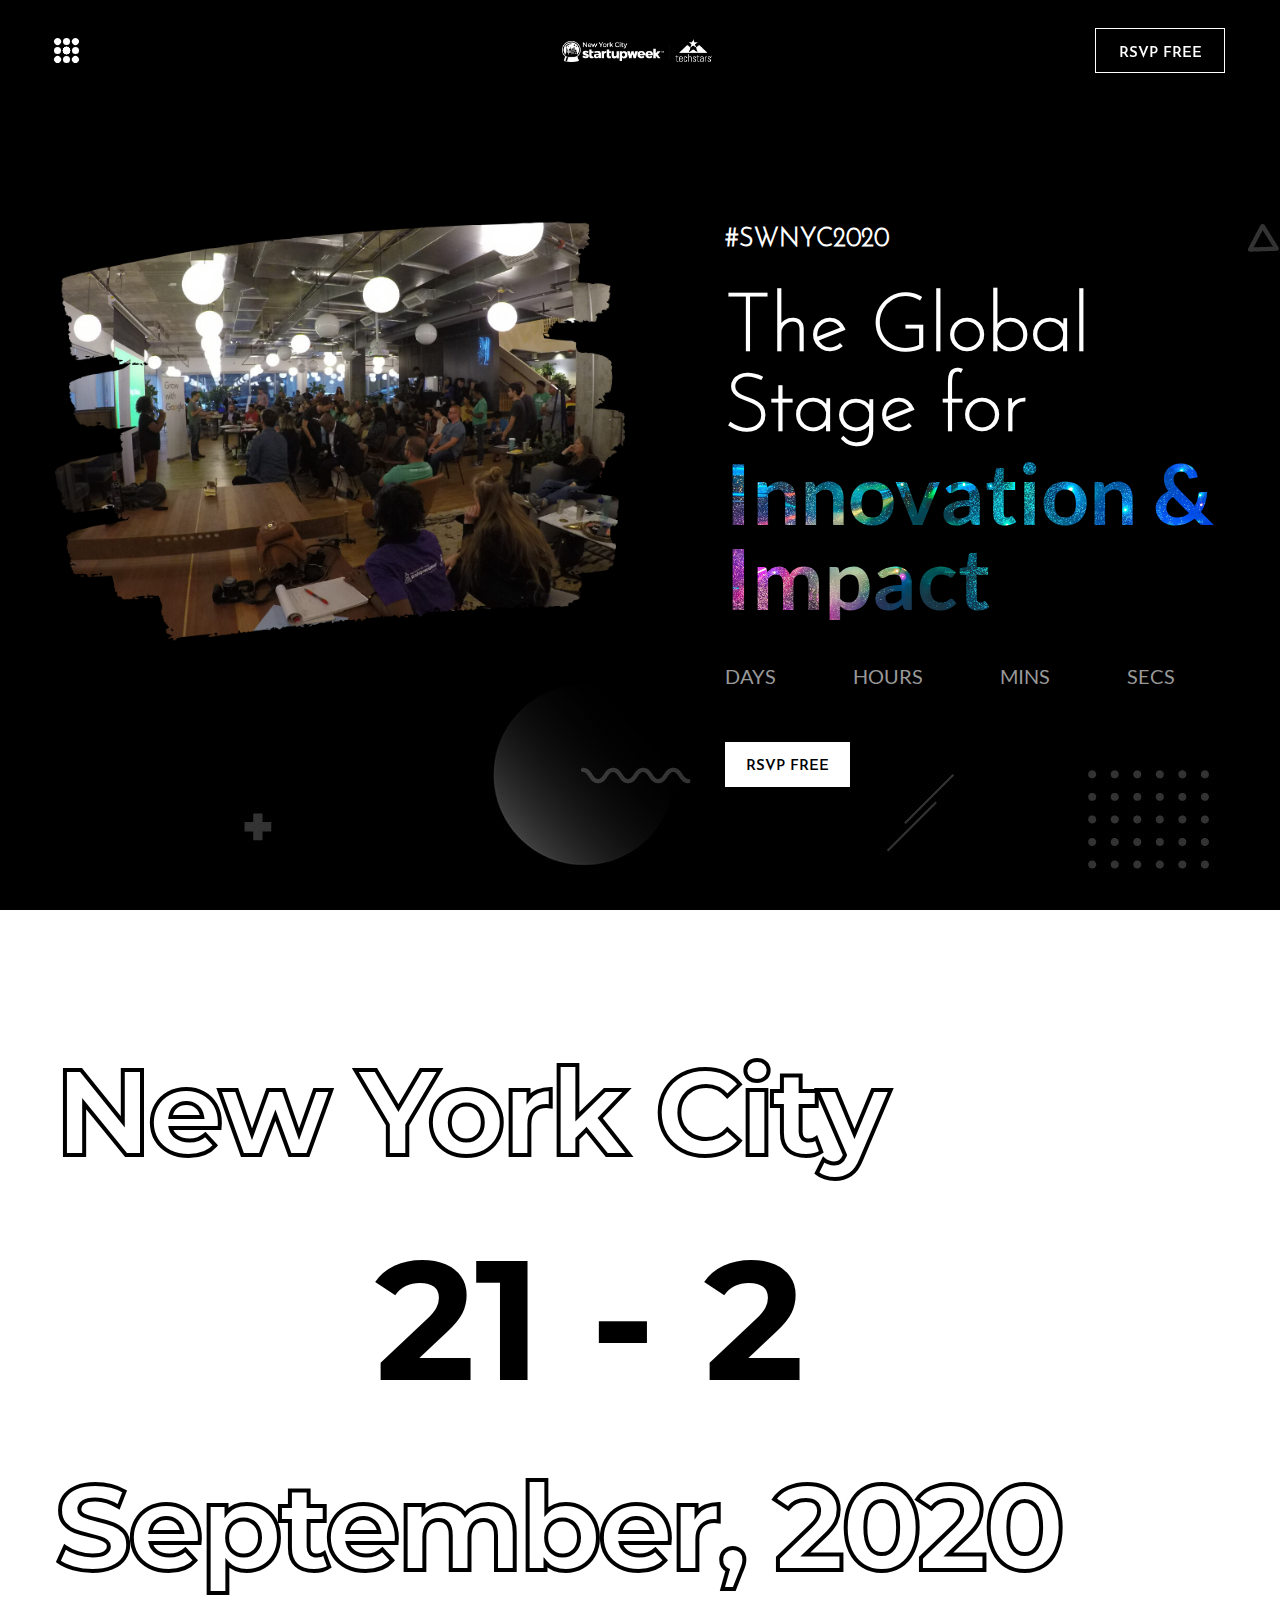
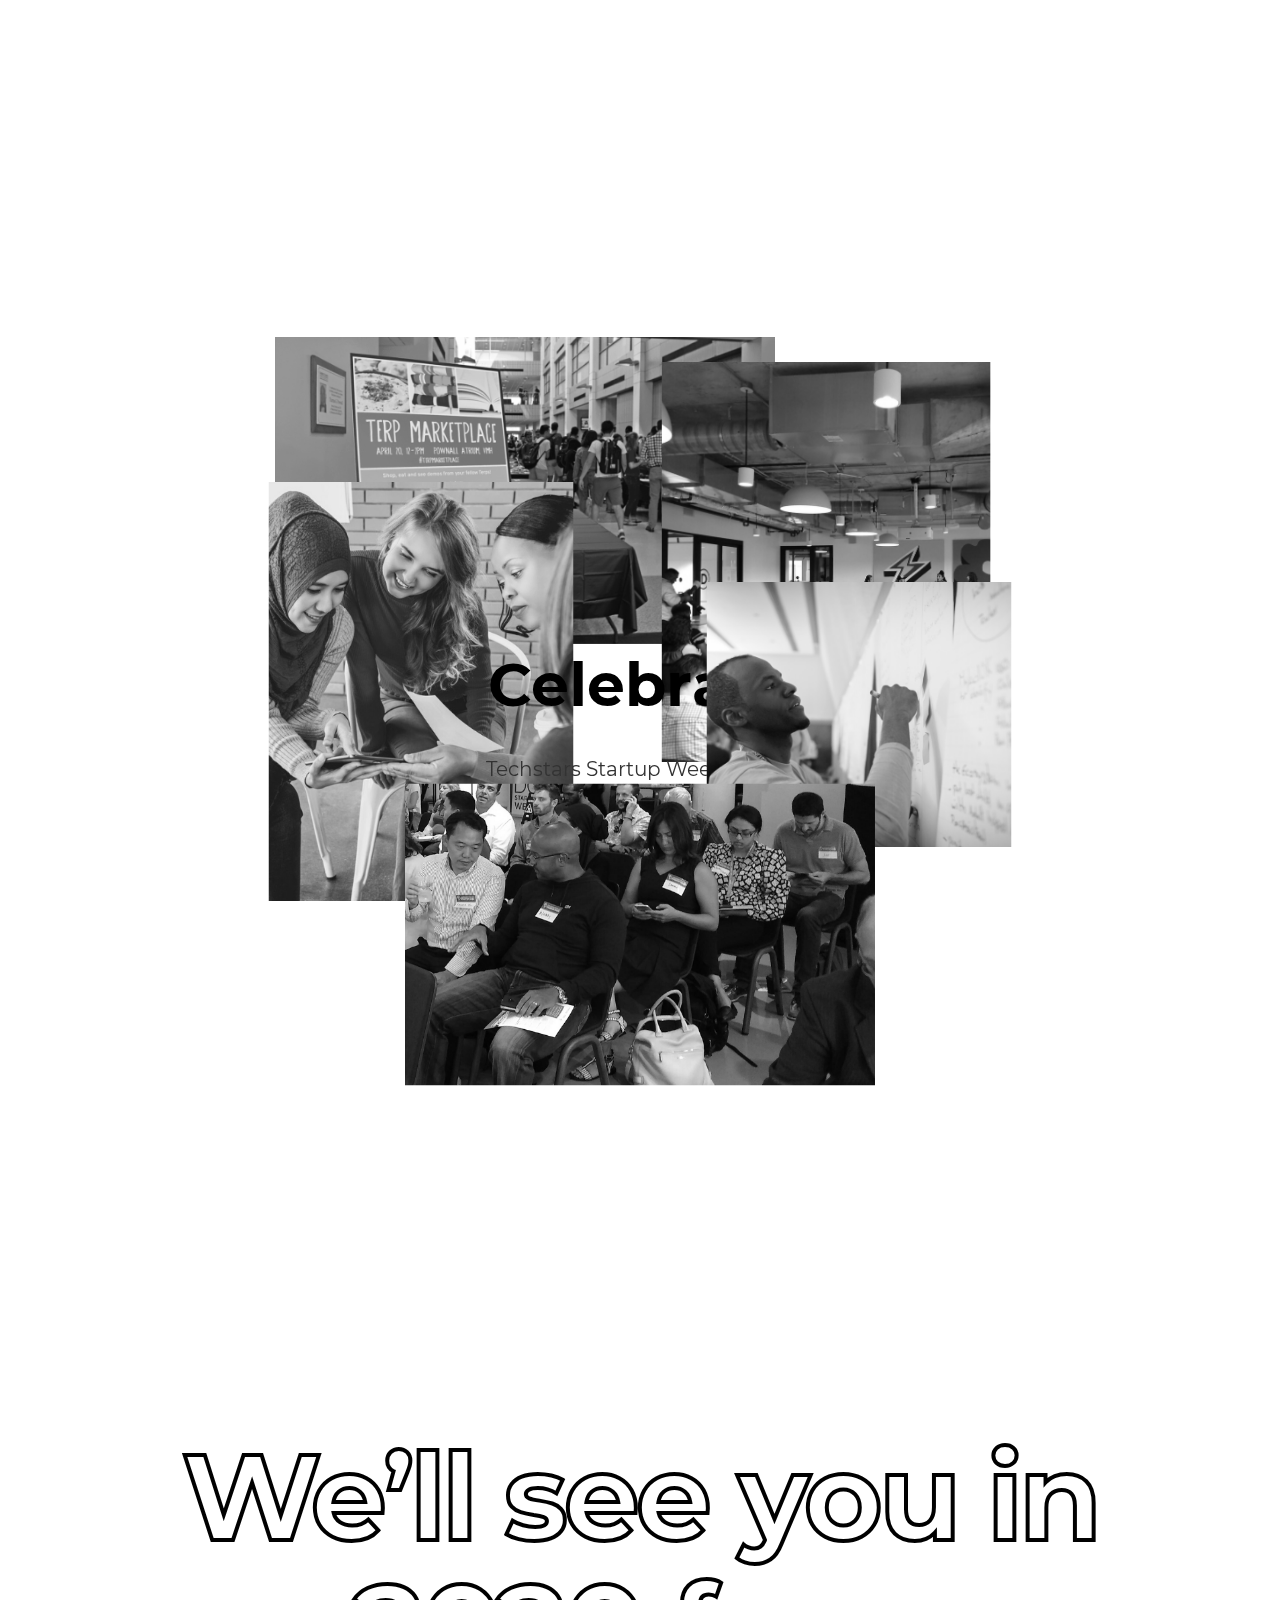
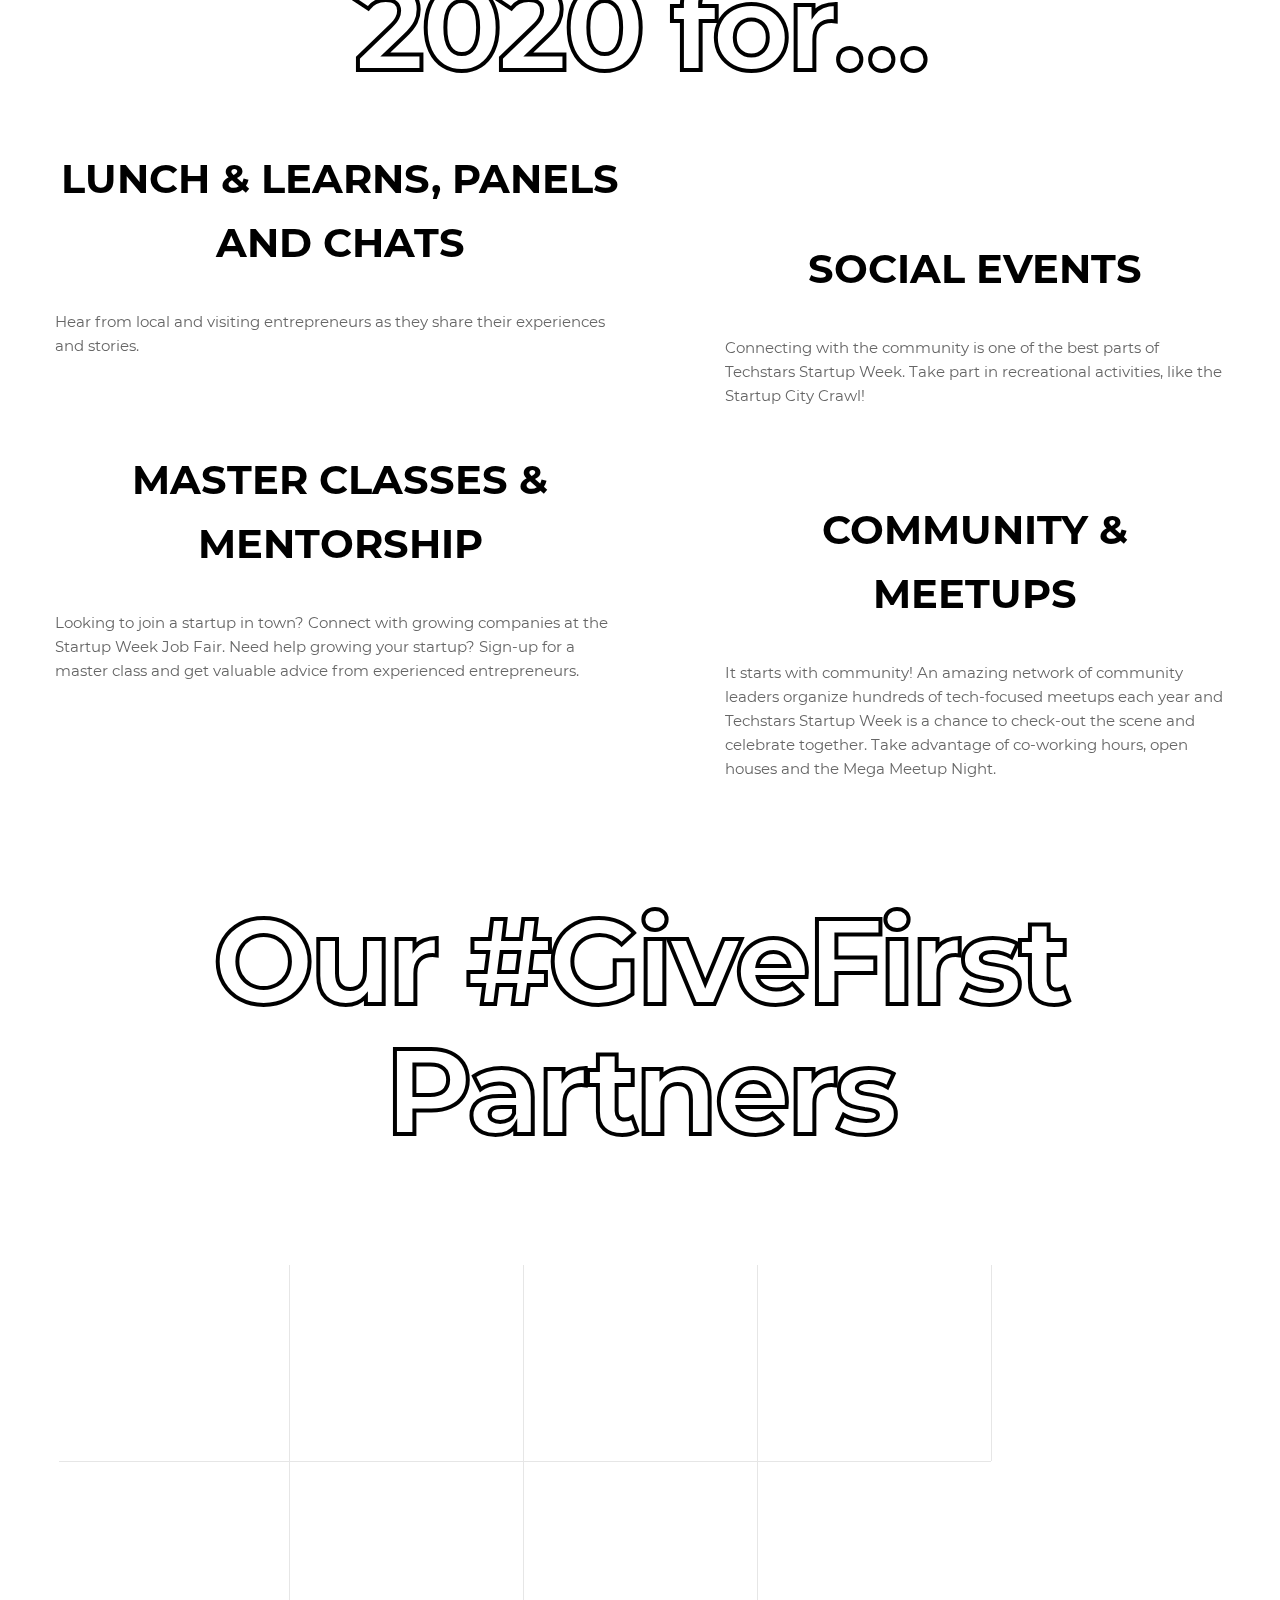
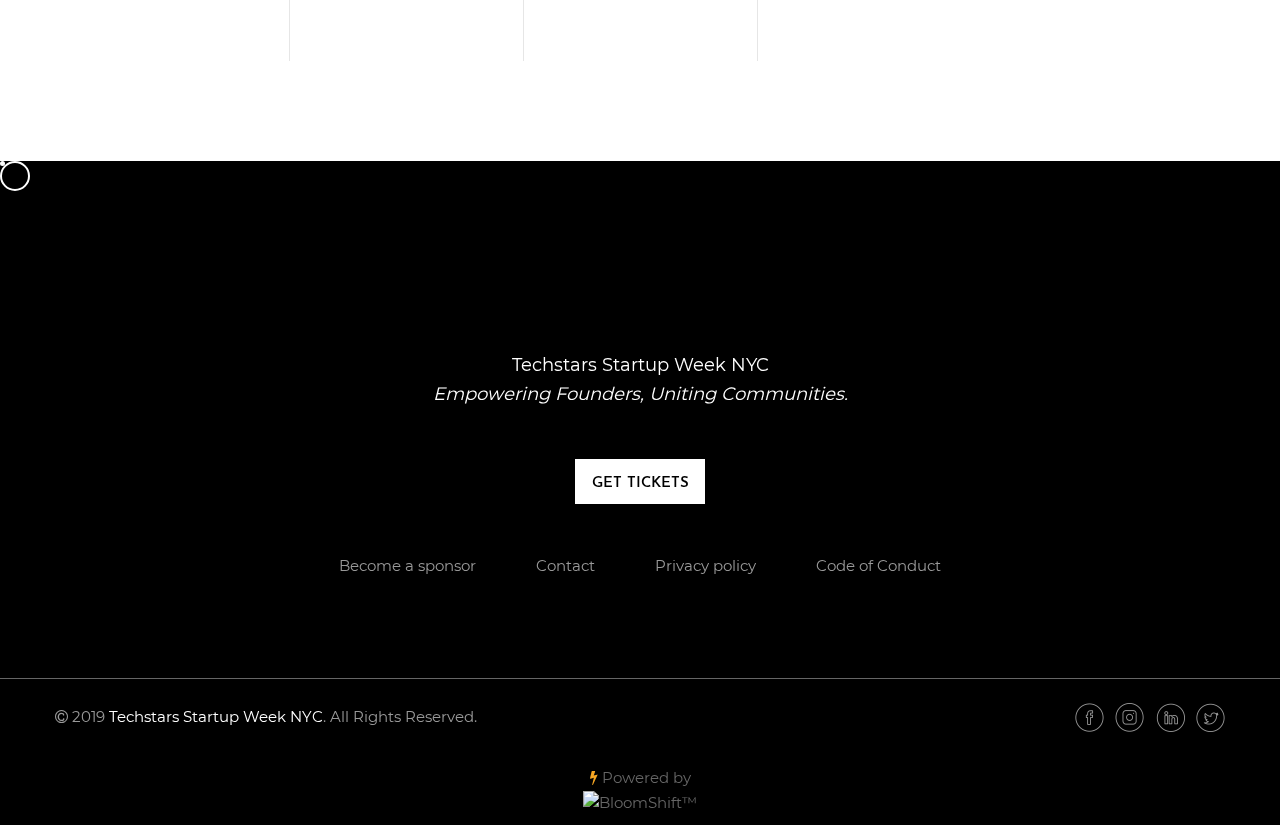
==== commit 3ae13136: "update banner img" ====
--- a/index.html
+++ b/index.html
@@ -1 +1 @@
-<!DOCTYPE html><html lang="en"><head> <meta charset="UTF-8"> <meta name="viewport" content="width=device-width, initial-scale=1.0"> <meta http-equiv="X-UA-Compatible" content="ie=edge"> <title>Techstars Startup Week NYC</title> <link rel="shortcut icon" href="#"> <link rel="stylesheet" href="assets/styles/css/slick.css"> <link rel="stylesheet" href="assets/styles/css/slick-theme.css"> <link rel="stylesheet" href="assets/styles/css/animate.css"> <link rel="stylesheet" href="assets/styles/style.css"></head><body> <header id="header-trans" class="header-trans-1"> <div class="extra-container "> <div class="header-2 "> <div class="header__menu-icon"> <div class="header__menu-icon__dot "> <span></span> <span></span> </div><div class="header__menu-icon__dot header__menu-icon__dot--vertical"> <span></span> <span></span> </div><div class="header__menu-icon__dot header__menu-icon__dot--skew"> <span></span> <span></span> </div><div class="header__menu-icon__dot header__menu-icon__dot--skew-reverse"> <span></span> <span></span> </div></div><div class="position-fixed"></div><div class="header__logo"> <a href="//startupweek.nyc"> <img src="assets/images/logo-swnyc-w-h.png" width="150" alt="logo"> </a> </div><a href="https://swnyc2020.eventbrite.com/?aff=bloomshift" class="header__buy-ticket "> <span>RSVP FREE</span> </a> </div></div></header> <section class="header-posistion"></section> <section><!--<div class="menu-nav"> <div class="extra-container"> <div class="menu-nav-close"></div><nav> <ul> <li><a class="menu-link link--kukuri" href="//startupweek.nyc" data-letters="Home">Home</a></li><li><a class="menu-link link--kukuri" href="venue.html" data-letters="Venue">Venue</a></li><li><a class="menu-link link--kukuri" href="schedule.html" data-letters="Schedule">Schedule</a></li><li> <a class="menu-link link--kukuri" data-letters="Speaker" href="#">Speaker</a><i class="fa fa-angle-down"></i> <ul class="sub-menu"> <li><a class="menu-link link--kukuri" data-letters="Speaker1" href="speaker-1.html">Speaker1</a></li><li><a class="menu-link link--kukuri" data-letters="Speaker2" href="speaker-2.html">Speaker2</a></li></ul> </li><li> <a class="menu-link link--kukuri" href="#" data-letters="Blog">Blog</a><i class="fa fa-angle-down"></i> <ul class="sub-menu"> <li><a class="menu-link link--kukuri" data-letters="Blog Single" href="blog-single.html">Blog Single</a></li><li><a class="menu-link link--kukuri" data-letters="Blog Grid" href="blog.html">Blog Grid</a></li></ul> </li><li> <a class="menu-link link--kukuri" href="#" data-letters="Pages">Pages</a> <i class="fa fa-angle-down"></i> <ul class="sub-menu"> <li><a class="menu-link link--kukuri" href="contact.html" data-letters="Contact">Contact</a></li><li><a class="menu-link link--kukuri" data-letters="404" href="404.html">404</a></li></ul> </li></ul> </nav> </div></div>--> </section> <div class="loading"> <div class="sp sp-3balls"></div></div><section> <div class="pagebanner-2"> <div class="pagebanner-2__item"> <div class="pagebanner-brg pagebanner-brg--1"> <div class="extra-container"> <div class="row"> <div class="col-lg-6"> <a href="#" class="pagebanner-brg--1__thumb wow fadeInLeft"> <img src="assets/images/uploads/pagebanner/woman.png" alt="sign"> </a> </div><div class="col-lg-6"> <div class="pagebanner-brg--1__right wow fadeInRight"> <div class="pagebanner-brg--1__info"> <h5>#SWNYC2020</h5> <h2 class="pagebanner-brg--1__webdesign">The Global Stage for</h2> <h3 class="pagebanner-brg--1__conference">Innovation &amp; Impact</h3> </div><div class="pagebanner__count-down-area"> <div class="pagebanner__count-down"> <p id="CD__day"></p><span>DAYS</span> </div><div class="pagebanner__count-down"> <p id="CD__hour"></p><span>HOURS</span> </div><div class="pagebanner__count-down "> <p id="CD__min"></p><span>MINS</span> </div><div class="pagebanner__count-down "> <p id="CD__sec"></p><span>SECS</span> </div></div><a href="https://swnyc2020.eventbrite.com/?aff=bloomshift" target="_blank">RSVP FREE</a> </div></div></div></div></div></div><div class="pagebanner-2__item"> <div class="pagebanner-brg pagebanner-brg--2"> <div class="extra-container"> <h1>Techstars <br>Startup Week NYC</h1> </div></div></div><div class="pagebanner-2__item"> <div class="pagebanner-brg pagebanner-brg--3"> <div class="extra-container"> <div class="row"> <div class="col-lg-6"> <div class="pagebanner-brg--3__left"> <img src="assets/images/uploads/pagebanner/sign2.png" alt="sign2"> <div class="pagebanner-brg--1__info"> <h5>#SWNYC2020</h5> <h2 class="pagebanner-brg--1__webdesign">The Global Stage for</h2> <h3 class="pagebanner-brg--1__conference">Innovation &amp; Impact</h3> </div><div class="pagebanner__count-down-area"> <div class="pagebanner__count-down"> <p id="CD2__day"></p><span>DAYS</span> </div><div class="pagebanner__count-down"> <p id="CD2__hour"></p><span>HOURS</span> </div><div class="pagebanner__count-down "> <p id="CD2__min"></p><span>MINS</span> </div><div class="pagebanner__count-down "> <p id="CD2__sec"></p><span>SECS</span> </div></div><a href="https://swnyc2020.eventbrite.com/?aff=bloomshift" target="_blank">RSVP FREE</a> </div></div><div class="col-lg-6"> <div class="pagebanner-brg--3__right"> <img src="assets/images/uploads/pagebanner/woman.png" alt="human"> </div></div></div></div></div></div></div></section> <section> <div class="extra-container"> <div class="experience__tittle"> <div class="experience__tittle1"> <h1>New York City</h1> </div><h3 id="counting" class="tittle-eff2">21 - 25</h3> <div class="experience__tittle2"> <h1>September, 2020</h1> </div></div></div><div class="experience"> <div class="extra-container"> <div class="row"> <div class="col-lg-6 col-sm-6"> <a href="#" class="experience__thumb movein-ex--1"> <img src="assets/images/uploads/experience/swnyc-web-570x350.png" alt="experience1"> </a> </div><div class="col-lg-6 col-sm-6"> <a href="#" class="experience__thumb experience__thumb--right movein-ex--2"> <img src="assets/images/uploads/experience/swnyc-web-370x450.png" alt="experience2"> </a> </div></div><div class="row"> <div class="col-xl-3 col-lg-4 col-sm-6"> <a href="#" class="experience__thumb experience__thumb--left movein-ex--3"> <img src="assets/images/uploads/experience/swnyc-web-400x550.png" alt="experience3"> </a> </div><div class="col-xl-6 col-lg-4 col-sm-12"> <div class="experience__text"> <h1>Celebrate</h1> <p>Techstars Startup Week brings entrepreneurs, local leaders, and friends together over five days to build momentum and opportunity around your community’s unique entrepreneurial identity. Join in a celebration led by entrepreneurs and hosted in the entrepreneurial spaces you love.</p><div class="link-draw__hover"> <svg viewBox="4 0 118 98.6" class="hand-draw"> <path class="hand-med-hover" d="M33.2,31.2C53.8,14.1,78.4,9.5,96.9,19.4c12.2,6.5,26.7,21.9,23.9,37.8c-3.9,22.2-39.1,37.1-65.6,34.5c-8.8-0.9-17.6-3.8-25.3-8.2C16.7,76,4.5,63.1,4.4,47.2C4.3,32.4,15,19.3,27.2,12.1c3.6-2.1,7.5-3.9,11.5-5.3c15.2-5.5,27.7-2.5,32.7-1.3c3.6,0.9,18,4.9,29.9,19c5.4,6.3,11.2,13.1,12.5,24.5c0.3,2.6,2,20.2-10.5,34.1C93.9,93.4,82,94,70,94.7c-9.9,0.6-25.8,1.5-39.3-10.1c-2.3-2-20.5-18.1-16-38.8c2.4-10.8,10-18.2,12.4-20.5c6.8-6.6,13.6-8.9,19.7-11C52,12.7,63,9.1,76.3,11.8c5,1,14.8,3.1,23.4,11.9c2.4,2.5,9.2,9.7,11.6,22c0.8,4.2,2.2,11.4-0.4,19.1c-4.9,14.2-20.9,19.7-28.3,22.4c-6,2.1-18,6.4-31.1,1.9c-16.1-5.4-33.7-23.9-28.8-44.2C25.5,33.2,35,24,44.6,19.9c14.3-6.2,26.1,0,28,1"/> </svg> <a class="experience__text__link" href="#">Coming Soon...</a> </div></div></div><div class="col-xl-3 col-lg-4 col-sm-6"> <a href="#" class="experience__thumb experience__thumb--middle movein-ex--4"> <img src="assets/images/uploads/experience/swnyc-web-345x300.png" alt="experience4"> </a> </div></div><div class="row"> <div class="col-xl-5"> <a href="#" class="experience__thumb experience__thumb--center movein-ex--5"> <img src="assets/images/uploads/experience/swnyc-web-700x450.png" alt="experience5"> </a> </div></div></div></div></section> <section id="schedule"> <div class="extra-container"> <div class="schedule-list__tittle"> <h1>We’ll see you in 2020 for…</h1> </div></div><div class="schedule-list"> <div class="container"> <div class="row"> <div id="schedulelist-reveal1" class="col-lg-6"> <h2>LUNCH & LEARNS, PANELS AND CHATS</h2> <div class="schedule-list__box"> <h3></h3> <p>Hear from local and visiting entrepreneurs as they share their experiences and stories.</p><!--<ul class="min-list"> <li><span>Badge Pickup / Breakfast</span><span>8:30am</span></li><li><span>Welcome From The Chairs</span><span>9:30am</span></li><li><span>Products Design</span><span>10:00am</span></li><li><span>Lunch</span><span>12:00am</span></li><li><span>Keynote: Development</span><span>2:00pm</span></li><li><span>Break Out: Sessions</span><span>4:00pm</span></li><li><span>Group Discussion</span><span>5:00pm</span></li></ul>--> </div></div><div id="schedulelist-reveal2" class="col-lg-6"> <h2 class="schedule-list--lower">SOCIAL EVENTS</h2> <div class="schedule-list__box schedule-list__box--lower"> <h3></h3> <p>Connecting with the community is one of the best parts of Techstars Startup Week. Take part in recreational activities, like the Startup City Crawl!</p><!--<ul class="min-list"> <li><span>Badge Pickup</span><span>8:30am</span></li><li><span>21st Century Design</span><span>9:30am</span></li><li><span>Workshops Award</span><span>10:00am</span></li><li><span>Lunch</span><span>12:00am</span></li><li><span>Keynote: Development</span><span>2:00pm</span></li><li><span>Break Out: Sessions</span><span>4:00pm</span></li><li><span>Group Discussion</span><span>5:00pm</span></li></ul>--> </div></div><div id="schedulelist-reveal1" class="col-lg-6"> <h2 style="margin-top: 40px;">MASTER CLASSES & MENTORSHIP</h2> <div class="schedule-list__box"> <h3></h3> <p>Looking to join a startup in town? Connect with growing companies at the Startup Week Job Fair. Need help growing your startup? Sign-up for a master class and get valuable advice from experienced entrepreneurs.</p><!--<ul class="min-list"> <li><span>Badge Pickup / Breakfast</span><span>8:30am</span></li><li><span>Welcome From The Chairs</span><span>9:30am</span></li><li><span>Products Design</span><span>10:00am</span></li><li><span>Lunch</span><span>12:00am</span></li><li><span>Keynote: Development</span><span>2:00pm</span></li><li><span>Break Out: Sessions</span><span>4:00pm</span></li><li><span>Group Discussion</span><span>5:00pm</span></li></ul>--> </div></div><div id="schedulelist-reveal2" class="col-lg-6"> <h2 class="schedule-list--lower">COMMUNITY & MEETUPS</h2> <div class="schedule-list__box schedule-list__box--lower"> <h3></h3> <p>It starts with community! An amazing network of community leaders organize hundreds of tech-focused meetups each year and Techstars Startup Week is a chance to check-out the scene and celebrate together. Take advantage of co-working hours, open houses and the Mega Meetup Night.</p><!--<ul class="min-list"> <li><span>Badge Pickup</span><span>8:30am</span></li><li><span>21st Century Design</span><span>9:30am</span></li><li><span>Workshops Award</span><span>10:00am</span></li><li><span>Lunch</span><span>12:00am</span></li><li><span>Keynote: Development</span><span>2:00pm</span></li><li><span>Break Out: Sessions</span><span>4:00pm</span></li><li><span>Group Discussion</span><span>5:00pm</span></li></ul>--> </div></div></div></div></div></section><!--<section> <div class="extra-container"> <div class="speaker-slider__tittle"> <h1>Featured Speakers</h1> </div></div><div class="container"> <div class="speaker-slider-area"> <div class="speaker-slider__arrow speaker-slider__arrow--up"><i class="fa fa-angle-up"></i></div><div class="speaker-slider__arrow speaker-slider__arrow--down"><i class="fa fa-angle-down"></i></div><div class="speaker-slider"> <div class="speaker-slider__item"> <div class=" col-lg-4 col-md-6"> <a href="#" class="speaker-slider__item__thumb"> <img src="assets/images/uploads/speaker/speakers_v23.jpg" alt="speakers_v23"> <div class="speaker-slider__item__thumb__info"> <h4>Brie Larson</h4> <h5 > UX & UI Designer</h5> </div></a> </div></div><div class=" speaker-slider__item"> <div class=" col-lg-4 col-md-6"> <a href="#" class="speaker-slider__item__thumb"> <img src="assets/images/uploads/speaker/speakers2.jpg" alt="speakers2"> <div class="speaker-slider__item__thumb__info"> <h4>Utada Hikaru</h4> <h5>UX & UI Designer</h5> </div></a> </div></div><div class=" speaker-slider__item"> <div class=" col-lg-4 col-md-6"> <a href="#" class="speaker-slider__item__thumb"> <img src="assets/images/uploads/speaker/speakers3.jpg" alt="speakers3"> <div class="speaker-slider__item__thumb__info"> <h4>Scarlett Scarlett</h4> <h5>C.E.O</h5> </div></a> </div></div><div class=" speaker-slider__item"> <div class=" col-lg-4 col-md-6"> <a href="#" class="speaker-slider__item__thumb"> <img src="assets/images/uploads/speaker/speakers4.jpg" alt="speakers4"> <div class="speaker-slider__item__thumb__info"> <h4>Michael Scottfield</h4> <h5>Senior Developer</h5> </div></a> </div></div><div class=" speaker-slider__item"> <div class=" col-lg-4 col-md-6"> <a href="#" class="speaker-slider__item__thumb"> <img src="assets/images/uploads/speaker/speakers_v26.jpg" alt="speakers4"> <div class="speaker-slider__item__thumb__info"> <h4>Jennifer Gray</h4> <h5>C.E.O</h5> </div></a> </div></div><div class=" speaker-slider__item"> <div class=" col-lg-4 col-md-6"> <a href="#" class="speaker-slider__item__thumb"> <img src="assets/images/uploads/speaker/speakers5.jpg" alt="speakers5"> <div class="speaker-slider__item__thumb__info"> <h4>Layla Johnson</h4> <h5>UI Designer</h5> </div></a> </div></div><div class=" speaker-slider__item"> <div class=" col-lg-4 "> <a href="#" class="speaker-slider__item__thumb"> <img src="assets/images/uploads/speaker/speakers6.jpg" alt="speakers6"> <div class="speaker-slider__item__thumb__info"> <h4>Daniel Bryan</h4> <h5>Senior Developer</h5> </div></a> </div></div><div class=" speaker-slider__item"> <div class=" col-lg-4"> <a href="#" class="speaker-slider__item__thumb"> <img src="assets/images/uploads/speaker/speakers9.jpg" alt="speakers9"> <div class="speaker-slider__item__thumb__info"> <h4>Jenifer Lawrence</h4> <h5>Senior Developer</h5> </div></a> </div></div></div></div></div></section>--> <section> <div class="extra-container"> <div class="sponsor__tittle"> <h1>Our #GiveFirst Partners</h1> </div><div class="sponsor"> <div class="sponsor__item"> <img src="assets/images/uploads/sponsor/swnyc2020-googleStartups.png" alt="sponsor1"> </div><div class="sponsor__item"> <img src="assets/images/uploads/sponsor/swnyc2020-co.png" alt="sponsor2"> </div><div class="sponsor__item"> <img src="assets/images/uploads/sponsor/swnyc2020-orangeUP.png" alt="sponsor3"> </div><div class="sponsor__item"> <img src="assets/images/uploads/sponsor/swnyc2020-xis.png" alt="sponsor4"> </div><div class="sponsor__item"> <img src="assets/images/uploads/sponsor/swnyc2020-cwa.png" alt="sponsor5"> </div><div class="sponsor__item"> <img src="assets/images/uploads/sponsor/swnyc2020-ictd.png" alt="sponsor6"> </div><div class="sponsor__item"> <img src="assets/images/uploads/sponsor/swnyc2020-ureeka.png" alt="sponsor7"> </div><div class="sponsor__item"> <img src="assets/images/uploads/sponsor/swnyc2020-aesir.png" alt="sponsor8"> </div><div class="sponsor__item"> <img src="assets/images/uploads/sponsor/swnyc2020-hce.png" alt="sponsor9"> </div></div></div></section> <footer> <div class="cursor"></div><div class="cursor-follower"></div><div class="container"> <div class="footer "> <a class="footer__logo" href="//startupweek.nyc"> <img class="footer-move-up" src="assets/images/logo-swnyc-w-h.png" height="50" alt="logo"> </a> <div class="footer__site-text"> <p class="footer-move-up">Techstars Startup Week NYC</p><p class="footer-move-up"><em>Empowering Founders, Uniting Communities.</em> </p></div><div class="footer__get-ticket footer-move-up"> <a href="https://swnyc2020.eventbrite.com/?aff=bloomshift" target="_blank">GET TICKETS</a> </div><div class="footer__menu footer-move-up"> <ul> <li><a href="">Become a sponsor</a> </li><li><a href="">Contact</a> </li><li><a href="">Privacy policy</a> </li><li><a href="">Code of Conduct</a> </li></ul> </div></div></div><div class="copy-right"> <div class="container"> <div class="copy-right__area"> <p class="copy-right__left"> <i class="fa fa-copyright"></i> 2019 <span>Techstars Startup Week NYC</span>. All Rights Reserved.</p><div class="copy-right__right"> <a href="https://facebook.com/StartupWeekNYC" target="_blank"> <img src="assets/images/footer-face.png" alt="face"> </a> <a href="https://instagram.com/StartupWeekNYC" target="_blank"> <img src="assets/images/footer-ins.png" alt="ins"> </a> <a href="https://linkedin.com/company/StartupWeekNYC" target="_blank"> <img src="assets/images/footer-in.png" alt="in"> </a> <a href="https://twitter.com/StartupWeekNYC" target="_blank"> <img src="assets/images/footer-twit.png" alt="twit"> </a> </div></div><center> <p style="padding:10px;"><i style="color:rgb(246, 166, 35);" class="fa fa-bolt" aria-hidden="true"></i> Powered by <br/> <a href="https://www.bloomshift.com/?utm_source=startupweek.nyc&amp;utm_medium=website&amp;utm_campaign=referral&amp;utm_content=homepage" target="_blank"> <img width="150px" src="https://www.bloomshift.com/wp-content/uploads/bloom-banner-1901.png" alt="BloomShift™"> </a> </p></center> </div></div></footer> <script src="assets/scripts/jquery-3.4.1.js"> </script> <script src="assets/scripts/slick.min.js"></script> <script src="assets/scripts/isotope.pkgd.min.js"></script> <script src="assets/scripts/packery.pkgd.min.js"></script> <script src="assets/scripts/flickity.pkgd.min.js"></script> <script src="assets/scripts/anime.min.js"></script> <script src="assets/scripts/ScrollMagic.min.js"></script> <script src="assets/scripts/TimelineMax.min.js"></script> <script src="assets/scripts/TweenMax.min.js"></script> <script src="assets/scripts/animation.gsap.min.js"></script> <script src="assets/scripts/charming.min.js"></script> <script src="assets/scripts/wow.js"></script> <script src="assets/scripts/lightbox.js"></script> <script src="assets/scripts/app.js"></script></body></html>+<!DOCTYPE html><html lang="en"><head> <meta charset="UTF-8"> <meta name="viewport" content="width=device-width, initial-scale=1.0"> <meta http-equiv="X-UA-Compatible" content="ie=edge"> <title>Techstars Startup Week NYC</title> <link rel="shortcut icon" href="#"> <link rel="stylesheet" href="assets/styles/css/slick.css"> <link rel="stylesheet" href="assets/styles/css/slick-theme.css"> <link rel="stylesheet" href="assets/styles/css/animate.css"> <link rel="stylesheet" href="assets/styles/style.css"></head><body> <header id="header-trans" class="header-trans-1"> <div class="extra-container "> <div class="header-2 "> <div class="header__menu-icon"> <div class="header__menu-icon__dot "> <span></span> <span></span> </div><div class="header__menu-icon__dot header__menu-icon__dot--vertical"> <span></span> <span></span> </div><div class="header__menu-icon__dot header__menu-icon__dot--skew"> <span></span> <span></span> </div><div class="header__menu-icon__dot header__menu-icon__dot--skew-reverse"> <span></span> <span></span> </div></div><div class="position-fixed"></div><div class="header__logo"> <a href="//startupweek.nyc"> <img src="assets/images/logo-swnyc-w-h.png" width="150" alt="logo"> </a> </div><a href="https://swnyc2020.eventbrite.com/?aff=bloomshift" class="header__buy-ticket "> <span>RSVP FREE</span> </a> </div></div></header> <section class="header-posistion"></section> <section><!--<div class="menu-nav"> <div class="extra-container"> <div class="menu-nav-close"></div><nav> <ul> <li><a class="menu-link link--kukuri" href="//startupweek.nyc" data-letters="Home">Home</a></li><li><a class="menu-link link--kukuri" href="venue.html" data-letters="Venue">Venue</a></li><li><a class="menu-link link--kukuri" href="schedule.html" data-letters="Schedule">Schedule</a></li><li> <a class="menu-link link--kukuri" data-letters="Speaker" href="#">Speaker</a><i class="fa fa-angle-down"></i> <ul class="sub-menu"> <li><a class="menu-link link--kukuri" data-letters="Speaker1" href="speaker-1.html">Speaker1</a></li><li><a class="menu-link link--kukuri" data-letters="Speaker2" href="speaker-2.html">Speaker2</a></li></ul> </li><li> <a class="menu-link link--kukuri" href="#" data-letters="Blog">Blog</a><i class="fa fa-angle-down"></i> <ul class="sub-menu"> <li><a class="menu-link link--kukuri" data-letters="Blog Single" href="blog-single.html">Blog Single</a></li><li><a class="menu-link link--kukuri" data-letters="Blog Grid" href="blog.html">Blog Grid</a></li></ul> </li><li> <a class="menu-link link--kukuri" href="#" data-letters="Pages">Pages</a> <i class="fa fa-angle-down"></i> <ul class="sub-menu"> <li><a class="menu-link link--kukuri" href="contact.html" data-letters="Contact">Contact</a></li><li><a class="menu-link link--kukuri" data-letters="404" href="404.html">404</a></li></ul> </li></ul> </nav> </div></div>--> </section> <div class="loading"> <div class="sp sp-3balls"></div></div><section> <div class="pagebanner-2"> <div class="pagebanner-2__item"> <div class="pagebanner-brg pagebanner-brg--1"> <div class="extra-container"> <div class="row"> <div class="col-lg-6"> <a href="#" class="pagebanner-brg--1__thumb wow fadeInLeft"> <img src="assets/images/uploads/pagebanner/sign.png" alt="sign"> </a> </div><div class="col-lg-6"> <div class="pagebanner-brg--1__right wow fadeInRight"> <div class="pagebanner-brg--1__info"> <h5>#SWNYC2020</h5> <h2 class="pagebanner-brg--1__webdesign">The Global Stage for</h2> <h3 class="pagebanner-brg--1__conference">Innovation &amp; Impact</h3> </div><div class="pagebanner__count-down-area"> <div class="pagebanner__count-down"> <p id="CD__day"></p><span>DAYS</span> </div><div class="pagebanner__count-down"> <p id="CD__hour"></p><span>HOURS</span> </div><div class="pagebanner__count-down "> <p id="CD__min"></p><span>MINS</span> </div><div class="pagebanner__count-down "> <p id="CD__sec"></p><span>SECS</span> </div></div><a href="https://swnyc2020.eventbrite.com/?aff=bloomshift" target="_blank">RSVP FREE</a> </div></div></div></div></div></div><div class="pagebanner-2__item"> <div class="pagebanner-brg pagebanner-brg--2"> <div class="extra-container"> <h1>Techstars <br>Startup Week NYC</h1> </div></div></div><div class="pagebanner-2__item"> <div class="pagebanner-brg pagebanner-brg--3"> <div class="extra-container"> <div class="row"> <div class="col-lg-6"> <div class="pagebanner-brg--3__left"> <img src="assets/images/uploads/pagebanner/sign2.png" alt="sign2"> <div class="pagebanner-brg--1__info"> <h5>#SWNYC2020</h5> <h2 class="pagebanner-brg--1__webdesign">The Global Stage for</h2> <h3 class="pagebanner-brg--1__conference">Innovation &amp; Impact</h3> </div><div class="pagebanner__count-down-area"> <div class="pagebanner__count-down"> <p id="CD2__day"></p><span>DAYS</span> </div><div class="pagebanner__count-down"> <p id="CD2__hour"></p><span>HOURS</span> </div><div class="pagebanner__count-down "> <p id="CD2__min"></p><span>MINS</span> </div><div class="pagebanner__count-down "> <p id="CD2__sec"></p><span>SECS</span> </div></div><a href="https://swnyc2020.eventbrite.com/?aff=bloomshift" target="_blank">RSVP FREE</a> </div></div><div class="col-lg-6"> <div class="pagebanner-brg--3__right"> <img src="assets/images/uploads/pagebanner/woman.png" alt="human"> </div></div></div></div></div></div></div></section> <section> <div class="extra-container"> <div class="experience__tittle"> <div class="experience__tittle1"> <h1>New York City</h1> </div><h3 id="counting" class="tittle-eff2">21 - 25</h3> <div class="experience__tittle2"> <h1>September, 2020</h1> </div></div></div><div class="experience"> <div class="extra-container"> <div class="row"> <div class="col-lg-6 col-sm-6"> <a href="#" class="experience__thumb movein-ex--1"> <img src="assets/images/uploads/experience/swnyc-web-570x350.png" alt="experience1"> </a> </div><div class="col-lg-6 col-sm-6"> <a href="#" class="experience__thumb experience__thumb--right movein-ex--2"> <img src="assets/images/uploads/experience/swnyc-web-370x450.png" alt="experience2"> </a> </div></div><div class="row"> <div class="col-xl-3 col-lg-4 col-sm-6"> <a href="#" class="experience__thumb experience__thumb--left movein-ex--3"> <img src="assets/images/uploads/experience/swnyc-web-400x550.png" alt="experience3"> </a> </div><div class="col-xl-6 col-lg-4 col-sm-12"> <div class="experience__text"> <h1>Celebrate</h1> <p>Techstars Startup Week brings entrepreneurs, local leaders, and friends together over five days to build momentum and opportunity around your community’s unique entrepreneurial identity. Join in a celebration led by entrepreneurs and hosted in the entrepreneurial spaces you love.</p><div class="link-draw__hover"> <svg viewBox="4 0 118 98.6" class="hand-draw"> <path class="hand-med-hover" d="M33.2,31.2C53.8,14.1,78.4,9.5,96.9,19.4c12.2,6.5,26.7,21.9,23.9,37.8c-3.9,22.2-39.1,37.1-65.6,34.5c-8.8-0.9-17.6-3.8-25.3-8.2C16.7,76,4.5,63.1,4.4,47.2C4.3,32.4,15,19.3,27.2,12.1c3.6-2.1,7.5-3.9,11.5-5.3c15.2-5.5,27.7-2.5,32.7-1.3c3.6,0.9,18,4.9,29.9,19c5.4,6.3,11.2,13.1,12.5,24.5c0.3,2.6,2,20.2-10.5,34.1C93.9,93.4,82,94,70,94.7c-9.9,0.6-25.8,1.5-39.3-10.1c-2.3-2-20.5-18.1-16-38.8c2.4-10.8,10-18.2,12.4-20.5c6.8-6.6,13.6-8.9,19.7-11C52,12.7,63,9.1,76.3,11.8c5,1,14.8,3.1,23.4,11.9c2.4,2.5,9.2,9.7,11.6,22c0.8,4.2,2.2,11.4-0.4,19.1c-4.9,14.2-20.9,19.7-28.3,22.4c-6,2.1-18,6.4-31.1,1.9c-16.1-5.4-33.7-23.9-28.8-44.2C25.5,33.2,35,24,44.6,19.9c14.3-6.2,26.1,0,28,1"/> </svg> <a class="experience__text__link" href="#">Coming Soon...</a> </div></div></div><div class="col-xl-3 col-lg-4 col-sm-6"> <a href="#" class="experience__thumb experience__thumb--middle movein-ex--4"> <img src="assets/images/uploads/experience/swnyc-web-345x300.png" alt="experience4"> </a> </div></div><div class="row"> <div class="col-xl-5"> <a href="#" class="experience__thumb experience__thumb--center movein-ex--5"> <img src="assets/images/uploads/experience/swnyc-web-700x450.png" alt="experience5"> </a> </div></div></div></div></section> <section id="schedule"> <div class="extra-container"> <div class="schedule-list__tittle"> <h1>We’ll see you in 2020 for…</h1> </div></div><div class="schedule-list"> <div class="container"> <div class="row"> <div id="schedulelist-reveal1" class="col-lg-6"> <h2>LUNCH & LEARNS, PANELS AND CHATS</h2> <div class="schedule-list__box"> <h3></h3> <p>Hear from local and visiting entrepreneurs as they share their experiences and stories.</p><!--<ul class="min-list"> <li><span>Badge Pickup / Breakfast</span><span>8:30am</span></li><li><span>Welcome From The Chairs</span><span>9:30am</span></li><li><span>Products Design</span><span>10:00am</span></li><li><span>Lunch</span><span>12:00am</span></li><li><span>Keynote: Development</span><span>2:00pm</span></li><li><span>Break Out: Sessions</span><span>4:00pm</span></li><li><span>Group Discussion</span><span>5:00pm</span></li></ul>--> </div></div><div id="schedulelist-reveal2" class="col-lg-6"> <h2 class="schedule-list--lower">SOCIAL EVENTS</h2> <div class="schedule-list__box schedule-list__box--lower"> <h3></h3> <p>Connecting with the community is one of the best parts of Techstars Startup Week. Take part in recreational activities, like the Startup City Crawl!</p><!--<ul class="min-list"> <li><span>Badge Pickup</span><span>8:30am</span></li><li><span>21st Century Design</span><span>9:30am</span></li><li><span>Workshops Award</span><span>10:00am</span></li><li><span>Lunch</span><span>12:00am</span></li><li><span>Keynote: Development</span><span>2:00pm</span></li><li><span>Break Out: Sessions</span><span>4:00pm</span></li><li><span>Group Discussion</span><span>5:00pm</span></li></ul>--> </div></div><div id="schedulelist-reveal1" class="col-lg-6"> <h2 style="margin-top: 40px;">MASTER CLASSES & MENTORSHIP</h2> <div class="schedule-list__box"> <h3></h3> <p>Looking to join a startup in town? Connect with growing companies at the Startup Week Job Fair. Need help growing your startup? Sign-up for a master class and get valuable advice from experienced entrepreneurs.</p><!--<ul class="min-list"> <li><span>Badge Pickup / Breakfast</span><span>8:30am</span></li><li><span>Welcome From The Chairs</span><span>9:30am</span></li><li><span>Products Design</span><span>10:00am</span></li><li><span>Lunch</span><span>12:00am</span></li><li><span>Keynote: Development</span><span>2:00pm</span></li><li><span>Break Out: Sessions</span><span>4:00pm</span></li><li><span>Group Discussion</span><span>5:00pm</span></li></ul>--> </div></div><div id="schedulelist-reveal2" class="col-lg-6"> <h2 class="schedule-list--lower">COMMUNITY & MEETUPS</h2> <div class="schedule-list__box schedule-list__box--lower"> <h3></h3> <p>It starts with community! An amazing network of community leaders organize hundreds of tech-focused meetups each year and Techstars Startup Week is a chance to check-out the scene and celebrate together. Take advantage of co-working hours, open houses and the Mega Meetup Night.</p><!--<ul class="min-list"> <li><span>Badge Pickup</span><span>8:30am</span></li><li><span>21st Century Design</span><span>9:30am</span></li><li><span>Workshops Award</span><span>10:00am</span></li><li><span>Lunch</span><span>12:00am</span></li><li><span>Keynote: Development</span><span>2:00pm</span></li><li><span>Break Out: Sessions</span><span>4:00pm</span></li><li><span>Group Discussion</span><span>5:00pm</span></li></ul>--> </div></div></div></div></div></section><!--<section> <div class="extra-container"> <div class="speaker-slider__tittle"> <h1>Featured Speakers</h1> </div></div><div class="container"> <div class="speaker-slider-area"> <div class="speaker-slider__arrow speaker-slider__arrow--up"><i class="fa fa-angle-up"></i></div><div class="speaker-slider__arrow speaker-slider__arrow--down"><i class="fa fa-angle-down"></i></div><div class="speaker-slider"> <div class="speaker-slider__item"> <div class=" col-lg-4 col-md-6"> <a href="#" class="speaker-slider__item__thumb"> <img src="assets/images/uploads/speaker/speakers_v23.jpg" alt="speakers_v23"> <div class="speaker-slider__item__thumb__info"> <h4>Brie Larson</h4> <h5 > UX & UI Designer</h5> </div></a> </div></div><div class=" speaker-slider__item"> <div class=" col-lg-4 col-md-6"> <a href="#" class="speaker-slider__item__thumb"> <img src="assets/images/uploads/speaker/speakers2.jpg" alt="speakers2"> <div class="speaker-slider__item__thumb__info"> <h4>Utada Hikaru</h4> <h5>UX & UI Designer</h5> </div></a> </div></div><div class=" speaker-slider__item"> <div class=" col-lg-4 col-md-6"> <a href="#" class="speaker-slider__item__thumb"> <img src="assets/images/uploads/speaker/speakers3.jpg" alt="speakers3"> <div class="speaker-slider__item__thumb__info"> <h4>Scarlett Scarlett</h4> <h5>C.E.O</h5> </div></a> </div></div><div class=" speaker-slider__item"> <div class=" col-lg-4 col-md-6"> <a href="#" class="speaker-slider__item__thumb"> <img src="assets/images/uploads/speaker/speakers4.jpg" alt="speakers4"> <div class="speaker-slider__item__thumb__info"> <h4>Michael Scottfield</h4> <h5>Senior Developer</h5> </div></a> </div></div><div class=" speaker-slider__item"> <div class=" col-lg-4 col-md-6"> <a href="#" class="speaker-slider__item__thumb"> <img src="assets/images/uploads/speaker/speakers_v26.jpg" alt="speakers4"> <div class="speaker-slider__item__thumb__info"> <h4>Jennifer Gray</h4> <h5>C.E.O</h5> </div></a> </div></div><div class=" speaker-slider__item"> <div class=" col-lg-4 col-md-6"> <a href="#" class="speaker-slider__item__thumb"> <img src="assets/images/uploads/speaker/speakers5.jpg" alt="speakers5"> <div class="speaker-slider__item__thumb__info"> <h4>Layla Johnson</h4> <h5>UI Designer</h5> </div></a> </div></div><div class=" speaker-slider__item"> <div class=" col-lg-4 "> <a href="#" class="speaker-slider__item__thumb"> <img src="assets/images/uploads/speaker/speakers6.jpg" alt="speakers6"> <div class="speaker-slider__item__thumb__info"> <h4>Daniel Bryan</h4> <h5>Senior Developer</h5> </div></a> </div></div><div class=" speaker-slider__item"> <div class=" col-lg-4"> <a href="#" class="speaker-slider__item__thumb"> <img src="assets/images/uploads/speaker/speakers9.jpg" alt="speakers9"> <div class="speaker-slider__item__thumb__info"> <h4>Jenifer Lawrence</h4> <h5>Senior Developer</h5> </div></a> </div></div></div></div></div></section>--> <section> <div class="extra-container"> <div class="sponsor__tittle"> <h1>Our #GiveFirst Partners</h1> </div><div class="sponsor"> <div class="sponsor__item"> <img src="assets/images/uploads/sponsor/swnyc2020-googleStartups.png" alt="sponsor1"> </div><div class="sponsor__item"> <img src="assets/images/uploads/sponsor/swnyc2020-co.png" alt="sponsor2"> </div><div class="sponsor__item"> <img src="assets/images/uploads/sponsor/swnyc2020-orangeUP.png" alt="sponsor3"> </div><div class="sponsor__item"> <img src="assets/images/uploads/sponsor/swnyc2020-xis.png" alt="sponsor4"> </div><div class="sponsor__item"> <img src="assets/images/uploads/sponsor/swnyc2020-cwa.png" alt="sponsor5"> </div><div class="sponsor__item"> <img src="assets/images/uploads/sponsor/swnyc2020-ictd.png" alt="sponsor6"> </div><div class="sponsor__item"> <img src="assets/images/uploads/sponsor/swnyc2020-ureeka.png" alt="sponsor7"> </div><div class="sponsor__item"> <img src="assets/images/uploads/sponsor/swnyc2020-aesir.png" alt="sponsor8"> </div><div class="sponsor__item"> <img src="assets/images/uploads/sponsor/swnyc2020-hce.png" alt="sponsor9"> </div></div></div></section> <footer> <div class="cursor"></div><div class="cursor-follower"></div><div class="container"> <div class="footer "> <a class="footer__logo" href="//startupweek.nyc"> <img class="footer-move-up" src="assets/images/logo-swnyc-w-h.png" height="50" alt="logo"> </a> <div class="footer__site-text"> <p class="footer-move-up">Techstars Startup Week NYC</p><p class="footer-move-up"><em>Empowering Founders, Uniting Communities.</em> </p></div><div class="footer__get-ticket footer-move-up"> <a href="https://swnyc2020.eventbrite.com/?aff=bloomshift" target="_blank">GET TICKETS</a> </div><div class="footer__menu footer-move-up"> <ul> <li><a href="">Become a sponsor</a> </li><li><a href="">Contact</a> </li><li><a href="">Privacy policy</a> </li><li><a href="">Code of Conduct</a> </li></ul> </div></div></div><div class="copy-right"> <div class="container"> <div class="copy-right__area"> <p class="copy-right__left"> <i class="fa fa-copyright"></i> 2019 <span>Techstars Startup Week NYC</span>. All Rights Reserved.</p><div class="copy-right__right"> <a href="https://facebook.com/StartupWeekNYC" target="_blank"> <img src="assets/images/footer-face.png" alt="face"> </a> <a href="https://instagram.com/StartupWeekNYC" target="_blank"> <img src="assets/images/footer-ins.png" alt="ins"> </a> <a href="https://linkedin.com/company/StartupWeekNYC" target="_blank"> <img src="assets/images/footer-in.png" alt="in"> </a> <a href="https://twitter.com/StartupWeekNYC" target="_blank"> <img src="assets/images/footer-twit.png" alt="twit"> </a> </div></div><center> <p style="padding:10px;"><i style="color:rgb(246, 166, 35);" class="fa fa-bolt" aria-hidden="true"></i> Powered by <br/> <a href="https://www.bloomshift.com/?utm_source=startupweek.nyc&amp;utm_medium=website&amp;utm_campaign=referral&amp;utm_content=homepage" target="_blank"> <img width="150px" src="https://www.bloomshift.com/wp-content/uploads/bloom-banner-1901.png" alt="BloomShift™"> </a> </p></center> </div></div></footer> <script src="assets/scripts/jquery-3.4.1.js"> </script> <script src="assets/scripts/slick.min.js"></script> <script src="assets/scripts/isotope.pkgd.min.js"></script> <script src="assets/scripts/packery.pkgd.min.js"></script> <script src="assets/scripts/flickity.pkgd.min.js"></script> <script src="assets/scripts/anime.min.js"></script> <script src="assets/scripts/ScrollMagic.min.js"></script> <script src="assets/scripts/TimelineMax.min.js"></script> <script src="assets/scripts/TweenMax.min.js"></script> <script src="assets/scripts/animation.gsap.min.js"></script> <script src="assets/scripts/charming.min.js"></script> <script src="assets/scripts/wow.js"></script> <script src="assets/scripts/lightbox.js"></script> <script src="assets/scripts/app.js"></script></body></html>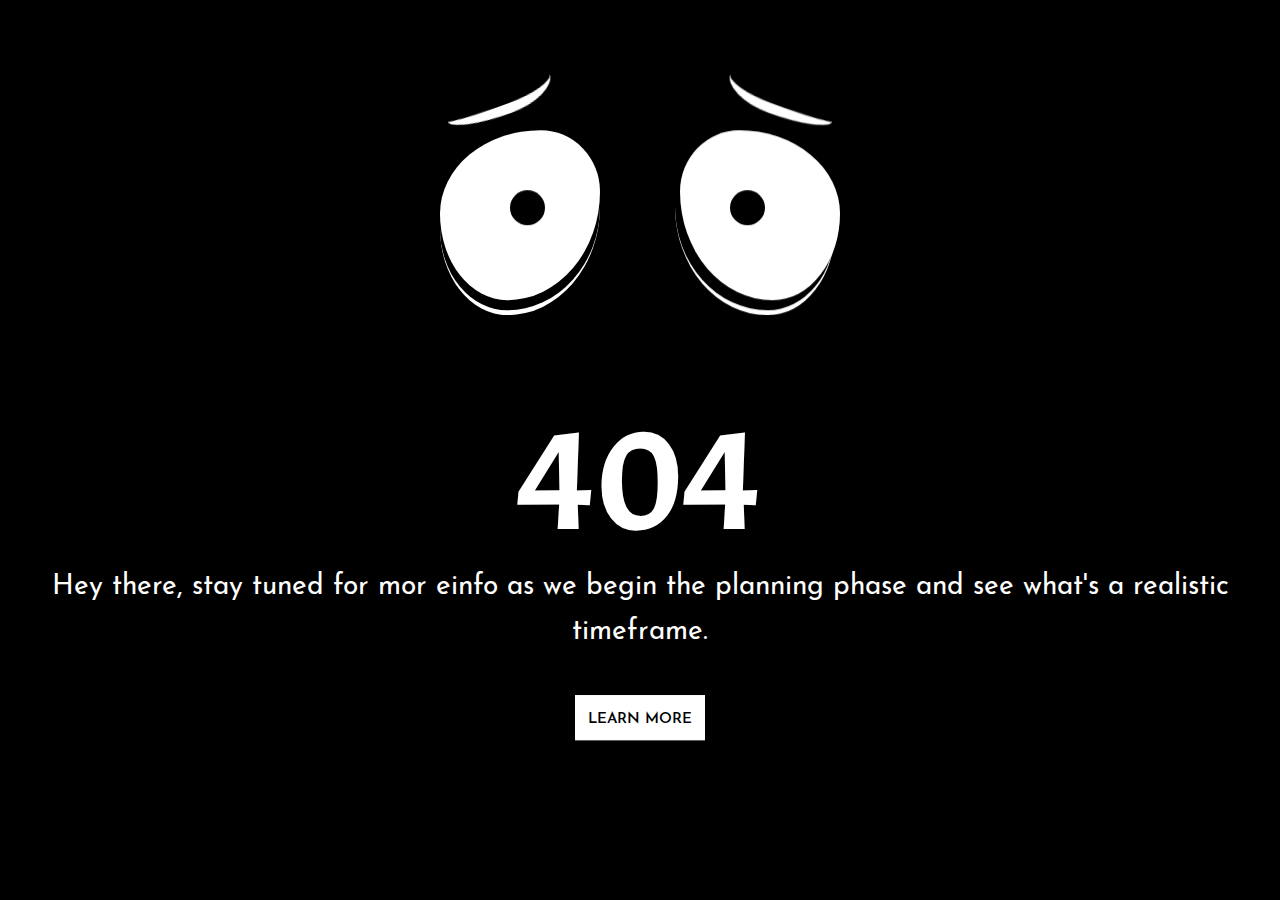
==== commit 259eaeac: "update splash page" ====
--- a/index.html
+++ b/index.html
@@ -1 +1 @@
-<!DOCTYPE html><html lang="en"><head> <meta charset="UTF-8"> <meta name="viewport" content="width=device-width, initial-scale=1.0"> <meta http-equiv="X-UA-Compatible" content="ie=edge"> <title>Techstars Startup Week NYC</title> <link rel="shortcut icon" href="#"> <link rel="stylesheet" href="assets/styles/css/slick.css"> <link rel="stylesheet" href="assets/styles/css/slick-theme.css"> <link rel="stylesheet" href="assets/styles/css/animate.css"> <link rel="stylesheet" href="assets/styles/style.css"></head><body> <header id="header-trans" class="header-trans-1"> <div class="extra-container "> <div class="header-2 "> <div class="header__menu-icon"> <div class="header__menu-icon__dot "> <span></span> <span></span> </div><div class="header__menu-icon__dot header__menu-icon__dot--vertical"> <span></span> <span></span> </div><div class="header__menu-icon__dot header__menu-icon__dot--skew"> <span></span> <span></span> </div><div class="header__menu-icon__dot header__menu-icon__dot--skew-reverse"> <span></span> <span></span> </div></div><div class="position-fixed"></div><div class="header__logo"> <a href="//startupweek.nyc"> <img src="assets/images/logo-swnyc-w-h.png" width="150" alt="logo"> </a> </div><a href="https://swnyc2020.eventbrite.com/?aff=bloomshift" class="header__buy-ticket "> <span>RSVP FREE</span> </a> </div></div></header> <section class="header-posistion"></section> <section><!--<div class="menu-nav"> <div class="extra-container"> <div class="menu-nav-close"></div><nav> <ul> <li><a class="menu-link link--kukuri" href="//startupweek.nyc" data-letters="Home">Home</a></li><li><a class="menu-link link--kukuri" href="venue.html" data-letters="Venue">Venue</a></li><li><a class="menu-link link--kukuri" href="schedule.html" data-letters="Schedule">Schedule</a></li><li> <a class="menu-link link--kukuri" data-letters="Speaker" href="#">Speaker</a><i class="fa fa-angle-down"></i> <ul class="sub-menu"> <li><a class="menu-link link--kukuri" data-letters="Speaker1" href="speaker-1.html">Speaker1</a></li><li><a class="menu-link link--kukuri" data-letters="Speaker2" href="speaker-2.html">Speaker2</a></li></ul> </li><li> <a class="menu-link link--kukuri" href="#" data-letters="Blog">Blog</a><i class="fa fa-angle-down"></i> <ul class="sub-menu"> <li><a class="menu-link link--kukuri" data-letters="Blog Single" href="blog-single.html">Blog Single</a></li><li><a class="menu-link link--kukuri" data-letters="Blog Grid" href="blog.html">Blog Grid</a></li></ul> </li><li> <a class="menu-link link--kukuri" href="#" data-letters="Pages">Pages</a> <i class="fa fa-angle-down"></i> <ul class="sub-menu"> <li><a class="menu-link link--kukuri" href="contact.html" data-letters="Contact">Contact</a></li><li><a class="menu-link link--kukuri" data-letters="404" href="404.html">404</a></li></ul> </li></ul> </nav> </div></div>--> </section> <div class="loading"> <div class="sp sp-3balls"></div></div><section> <div class="pagebanner-2"> <div class="pagebanner-2__item"> <div class="pagebanner-brg pagebanner-brg--1"> <div class="extra-container"> <div class="row"> <div class="col-lg-6"> <a href="#" class="pagebanner-brg--1__thumb wow fadeInLeft"> <img src="assets/images/uploads/pagebanner/sign.png" alt="sign"> </a> </div><div class="col-lg-6"> <div class="pagebanner-brg--1__right wow fadeInRight"> <div class="pagebanner-brg--1__info"> <h5>#SWNYC2020</h5> <h2 class="pagebanner-brg--1__webdesign">The Global Stage for</h2> <h3 class="pagebanner-brg--1__conference">Innovation &amp; Impact</h3> </div><div class="pagebanner__count-down-area"> <div class="pagebanner__count-down"> <p id="CD__day"></p><span>DAYS</span> </div><div class="pagebanner__count-down"> <p id="CD__hour"></p><span>HOURS</span> </div><div class="pagebanner__count-down "> <p id="CD__min"></p><span>MINS</span> </div><div class="pagebanner__count-down "> <p id="CD__sec"></p><span>SECS</span> </div></div><a href="https://swnyc2020.eventbrite.com/?aff=bloomshift" target="_blank">RSVP FREE</a> </div></div></div></div></div></div><div class="pagebanner-2__item"> <div class="pagebanner-brg pagebanner-brg--2"> <div class="extra-container"> <h1>Techstars <br>Startup Week NYC</h1> </div></div></div><div class="pagebanner-2__item"> <div class="pagebanner-brg pagebanner-brg--3"> <div class="extra-container"> <div class="row"> <div class="col-lg-6"> <div class="pagebanner-brg--3__left"> <img src="assets/images/uploads/pagebanner/sign2.png" alt="sign2"> <div class="pagebanner-brg--1__info"> <h5>#SWNYC2020</h5> <h2 class="pagebanner-brg--1__webdesign">The Global Stage for</h2> <h3 class="pagebanner-brg--1__conference">Innovation &amp; Impact</h3> </div><div class="pagebanner__count-down-area"> <div class="pagebanner__count-down"> <p id="CD2__day"></p><span>DAYS</span> </div><div class="pagebanner__count-down"> <p id="CD2__hour"></p><span>HOURS</span> </div><div class="pagebanner__count-down "> <p id="CD2__min"></p><span>MINS</span> </div><div class="pagebanner__count-down "> <p id="CD2__sec"></p><span>SECS</span> </div></div><a href="https://swnyc2020.eventbrite.com/?aff=bloomshift" target="_blank">RSVP FREE</a> </div></div><div class="col-lg-6"> <div class="pagebanner-brg--3__right"> <img src="assets/images/uploads/pagebanner/woman.png" alt="human"> </div></div></div></div></div></div></div></section> <section> <div class="extra-container"> <div class="experience__tittle"> <div class="experience__tittle1"> <h1>New York City</h1> </div><h3 id="counting" class="tittle-eff2">21 - 25</h3> <div class="experience__tittle2"> <h1>September, 2020</h1> </div></div></div><div class="experience"> <div class="extra-container"> <div class="row"> <div class="col-lg-6 col-sm-6"> <a href="#" class="experience__thumb movein-ex--1"> <img src="assets/images/uploads/experience/swnyc-web-570x350.png" alt="experience1"> </a> </div><div class="col-lg-6 col-sm-6"> <a href="#" class="experience__thumb experience__thumb--right movein-ex--2"> <img src="assets/images/uploads/experience/swnyc-web-370x450.png" alt="experience2"> </a> </div></div><div class="row"> <div class="col-xl-3 col-lg-4 col-sm-6"> <a href="#" class="experience__thumb experience__thumb--left movein-ex--3"> <img src="assets/images/uploads/experience/swnyc-web-400x550.png" alt="experience3"> </a> </div><div class="col-xl-6 col-lg-4 col-sm-12"> <div class="experience__text"> <h1>Celebrate</h1> <p>Techstars Startup Week brings entrepreneurs, local leaders, and friends together over five days to build momentum and opportunity around your community’s unique entrepreneurial identity. Join in a celebration led by entrepreneurs and hosted in the entrepreneurial spaces you love.</p><div class="link-draw__hover"> <svg viewBox="4 0 118 98.6" class="hand-draw"> <path class="hand-med-hover" d="M33.2,31.2C53.8,14.1,78.4,9.5,96.9,19.4c12.2,6.5,26.7,21.9,23.9,37.8c-3.9,22.2-39.1,37.1-65.6,34.5c-8.8-0.9-17.6-3.8-25.3-8.2C16.7,76,4.5,63.1,4.4,47.2C4.3,32.4,15,19.3,27.2,12.1c3.6-2.1,7.5-3.9,11.5-5.3c15.2-5.5,27.7-2.5,32.7-1.3c3.6,0.9,18,4.9,29.9,19c5.4,6.3,11.2,13.1,12.5,24.5c0.3,2.6,2,20.2-10.5,34.1C93.9,93.4,82,94,70,94.7c-9.9,0.6-25.8,1.5-39.3-10.1c-2.3-2-20.5-18.1-16-38.8c2.4-10.8,10-18.2,12.4-20.5c6.8-6.6,13.6-8.9,19.7-11C52,12.7,63,9.1,76.3,11.8c5,1,14.8,3.1,23.4,11.9c2.4,2.5,9.2,9.7,11.6,22c0.8,4.2,2.2,11.4-0.4,19.1c-4.9,14.2-20.9,19.7-28.3,22.4c-6,2.1-18,6.4-31.1,1.9c-16.1-5.4-33.7-23.9-28.8-44.2C25.5,33.2,35,24,44.6,19.9c14.3-6.2,26.1,0,28,1"/> </svg> <a class="experience__text__link" href="#">Coming Soon...</a> </div></div></div><div class="col-xl-3 col-lg-4 col-sm-6"> <a href="#" class="experience__thumb experience__thumb--middle movein-ex--4"> <img src="assets/images/uploads/experience/swnyc-web-345x300.png" alt="experience4"> </a> </div></div><div class="row"> <div class="col-xl-5"> <a href="#" class="experience__thumb experience__thumb--center movein-ex--5"> <img src="assets/images/uploads/experience/swnyc-web-700x450.png" alt="experience5"> </a> </div></div></div></div></section> <section id="schedule"> <div class="extra-container"> <div class="schedule-list__tittle"> <h1>We’ll see you in 2020 for…</h1> </div></div><div class="schedule-list"> <div class="container"> <div class="row"> <div id="schedulelist-reveal1" class="col-lg-6"> <h2>LUNCH & LEARNS, PANELS AND CHATS</h2> <div class="schedule-list__box"> <h3></h3> <p>Hear from local and visiting entrepreneurs as they share their experiences and stories.</p><!--<ul class="min-list"> <li><span>Badge Pickup / Breakfast</span><span>8:30am</span></li><li><span>Welcome From The Chairs</span><span>9:30am</span></li><li><span>Products Design</span><span>10:00am</span></li><li><span>Lunch</span><span>12:00am</span></li><li><span>Keynote: Development</span><span>2:00pm</span></li><li><span>Break Out: Sessions</span><span>4:00pm</span></li><li><span>Group Discussion</span><span>5:00pm</span></li></ul>--> </div></div><div id="schedulelist-reveal2" class="col-lg-6"> <h2 class="schedule-list--lower">SOCIAL EVENTS</h2> <div class="schedule-list__box schedule-list__box--lower"> <h3></h3> <p>Connecting with the community is one of the best parts of Techstars Startup Week. Take part in recreational activities, like the Startup City Crawl!</p><!--<ul class="min-list"> <li><span>Badge Pickup</span><span>8:30am</span></li><li><span>21st Century Design</span><span>9:30am</span></li><li><span>Workshops Award</span><span>10:00am</span></li><li><span>Lunch</span><span>12:00am</span></li><li><span>Keynote: Development</span><span>2:00pm</span></li><li><span>Break Out: Sessions</span><span>4:00pm</span></li><li><span>Group Discussion</span><span>5:00pm</span></li></ul>--> </div></div><div id="schedulelist-reveal1" class="col-lg-6"> <h2 style="margin-top: 40px;">MASTER CLASSES & MENTORSHIP</h2> <div class="schedule-list__box"> <h3></h3> <p>Looking to join a startup in town? Connect with growing companies at the Startup Week Job Fair. Need help growing your startup? Sign-up for a master class and get valuable advice from experienced entrepreneurs.</p><!--<ul class="min-list"> <li><span>Badge Pickup / Breakfast</span><span>8:30am</span></li><li><span>Welcome From The Chairs</span><span>9:30am</span></li><li><span>Products Design</span><span>10:00am</span></li><li><span>Lunch</span><span>12:00am</span></li><li><span>Keynote: Development</span><span>2:00pm</span></li><li><span>Break Out: Sessions</span><span>4:00pm</span></li><li><span>Group Discussion</span><span>5:00pm</span></li></ul>--> </div></div><div id="schedulelist-reveal2" class="col-lg-6"> <h2 class="schedule-list--lower">COMMUNITY & MEETUPS</h2> <div class="schedule-list__box schedule-list__box--lower"> <h3></h3> <p>It starts with community! An amazing network of community leaders organize hundreds of tech-focused meetups each year and Techstars Startup Week is a chance to check-out the scene and celebrate together. Take advantage of co-working hours, open houses and the Mega Meetup Night.</p><!--<ul class="min-list"> <li><span>Badge Pickup</span><span>8:30am</span></li><li><span>21st Century Design</span><span>9:30am</span></li><li><span>Workshops Award</span><span>10:00am</span></li><li><span>Lunch</span><span>12:00am</span></li><li><span>Keynote: Development</span><span>2:00pm</span></li><li><span>Break Out: Sessions</span><span>4:00pm</span></li><li><span>Group Discussion</span><span>5:00pm</span></li></ul>--> </div></div></div></div></div></section><!--<section> <div class="extra-container"> <div class="speaker-slider__tittle"> <h1>Featured Speakers</h1> </div></div><div class="container"> <div class="speaker-slider-area"> <div class="speaker-slider__arrow speaker-slider__arrow--up"><i class="fa fa-angle-up"></i></div><div class="speaker-slider__arrow speaker-slider__arrow--down"><i class="fa fa-angle-down"></i></div><div class="speaker-slider"> <div class="speaker-slider__item"> <div class=" col-lg-4 col-md-6"> <a href="#" class="speaker-slider__item__thumb"> <img src="assets/images/uploads/speaker/speakers_v23.jpg" alt="speakers_v23"> <div class="speaker-slider__item__thumb__info"> <h4>Brie Larson</h4> <h5 > UX & UI Designer</h5> </div></a> </div></div><div class=" speaker-slider__item"> <div class=" col-lg-4 col-md-6"> <a href="#" class="speaker-slider__item__thumb"> <img src="assets/images/uploads/speaker/speakers2.jpg" alt="speakers2"> <div class="speaker-slider__item__thumb__info"> <h4>Utada Hikaru</h4> <h5>UX & UI Designer</h5> </div></a> </div></div><div class=" speaker-slider__item"> <div class=" col-lg-4 col-md-6"> <a href="#" class="speaker-slider__item__thumb"> <img src="assets/images/uploads/speaker/speakers3.jpg" alt="speakers3"> <div class="speaker-slider__item__thumb__info"> <h4>Scarlett Scarlett</h4> <h5>C.E.O</h5> </div></a> </div></div><div class=" speaker-slider__item"> <div class=" col-lg-4 col-md-6"> <a href="#" class="speaker-slider__item__thumb"> <img src="assets/images/uploads/speaker/speakers4.jpg" alt="speakers4"> <div class="speaker-slider__item__thumb__info"> <h4>Michael Scottfield</h4> <h5>Senior Developer</h5> </div></a> </div></div><div class=" speaker-slider__item"> <div class=" col-lg-4 col-md-6"> <a href="#" class="speaker-slider__item__thumb"> <img src="assets/images/uploads/speaker/speakers_v26.jpg" alt="speakers4"> <div class="speaker-slider__item__thumb__info"> <h4>Jennifer Gray</h4> <h5>C.E.O</h5> </div></a> </div></div><div class=" speaker-slider__item"> <div class=" col-lg-4 col-md-6"> <a href="#" class="speaker-slider__item__thumb"> <img src="assets/images/uploads/speaker/speakers5.jpg" alt="speakers5"> <div class="speaker-slider__item__thumb__info"> <h4>Layla Johnson</h4> <h5>UI Designer</h5> </div></a> </div></div><div class=" speaker-slider__item"> <div class=" col-lg-4 "> <a href="#" class="speaker-slider__item__thumb"> <img src="assets/images/uploads/speaker/speakers6.jpg" alt="speakers6"> <div class="speaker-slider__item__thumb__info"> <h4>Daniel Bryan</h4> <h5>Senior Developer</h5> </div></a> </div></div><div class=" speaker-slider__item"> <div class=" col-lg-4"> <a href="#" class="speaker-slider__item__thumb"> <img src="assets/images/uploads/speaker/speakers9.jpg" alt="speakers9"> <div class="speaker-slider__item__thumb__info"> <h4>Jenifer Lawrence</h4> <h5>Senior Developer</h5> </div></a> </div></div></div></div></div></section>--> <section> <div class="extra-container"> <div class="sponsor__tittle"> <h1>Our #GiveFirst Partners</h1> </div><div class="sponsor"> <div class="sponsor__item"> <img src="assets/images/uploads/sponsor/swnyc2020-googleStartups.png" alt="sponsor1"> </div><div class="sponsor__item"> <img src="assets/images/uploads/sponsor/swnyc2020-co.png" alt="sponsor2"> </div><div class="sponsor__item"> <img src="assets/images/uploads/sponsor/swnyc2020-orangeUP.png" alt="sponsor3"> </div><div class="sponsor__item"> <img src="assets/images/uploads/sponsor/swnyc2020-xis.png" alt="sponsor4"> </div><div class="sponsor__item"> <img src="assets/images/uploads/sponsor/swnyc2020-cwa.png" alt="sponsor5"> </div><div class="sponsor__item"> <img src="assets/images/uploads/sponsor/swnyc2020-ictd.png" alt="sponsor6"> </div><div class="sponsor__item"> <img src="assets/images/uploads/sponsor/swnyc2020-ureeka.png" alt="sponsor7"> </div><div class="sponsor__item"> <img src="assets/images/uploads/sponsor/swnyc2020-aesir.png" alt="sponsor8"> </div><div class="sponsor__item"> <img src="assets/images/uploads/sponsor/swnyc2020-hce.png" alt="sponsor9"> </div></div></div></section> <footer> <div class="cursor"></div><div class="cursor-follower"></div><div class="container"> <div class="footer "> <a class="footer__logo" href="//startupweek.nyc"> <img class="footer-move-up" src="assets/images/logo-swnyc-w-h.png" height="50" alt="logo"> </a> <div class="footer__site-text"> <p class="footer-move-up">Techstars Startup Week NYC</p><p class="footer-move-up"><em>Empowering Founders, Uniting Communities.</em> </p></div><div class="footer__get-ticket footer-move-up"> <a href="https://swnyc2020.eventbrite.com/?aff=bloomshift" target="_blank">GET TICKETS</a> </div><div class="footer__menu footer-move-up"> <ul> <li><a href="">Become a sponsor</a> </li><li><a href="">Contact</a> </li><li><a href="">Privacy policy</a> </li><li><a href="">Code of Conduct</a> </li></ul> </div></div></div><div class="copy-right"> <div class="container"> <div class="copy-right__area"> <p class="copy-right__left"> <i class="fa fa-copyright"></i> 2019 <span>Techstars Startup Week NYC</span>. All Rights Reserved.</p><div class="copy-right__right"> <a href="https://facebook.com/StartupWeekNYC" target="_blank"> <img src="assets/images/footer-face.png" alt="face"> </a> <a href="https://instagram.com/StartupWeekNYC" target="_blank"> <img src="assets/images/footer-ins.png" alt="ins"> </a> <a href="https://linkedin.com/company/StartupWeekNYC" target="_blank"> <img src="assets/images/footer-in.png" alt="in"> </a> <a href="https://twitter.com/StartupWeekNYC" target="_blank"> <img src="assets/images/footer-twit.png" alt="twit"> </a> </div></div><center> <p style="padding:10px;"><i style="color:rgb(246, 166, 35);" class="fa fa-bolt" aria-hidden="true"></i> Powered by <br/> <a href="https://www.bloomshift.com/?utm_source=startupweek.nyc&amp;utm_medium=website&amp;utm_campaign=referral&amp;utm_content=homepage" target="_blank"> <img width="150px" src="https://www.bloomshift.com/wp-content/uploads/bloom-banner-1901.png" alt="BloomShift™"> </a> </p></center> </div></div></footer> <script src="assets/scripts/jquery-3.4.1.js"> </script> <script src="assets/scripts/slick.min.js"></script> <script src="assets/scripts/isotope.pkgd.min.js"></script> <script src="assets/scripts/packery.pkgd.min.js"></script> <script src="assets/scripts/flickity.pkgd.min.js"></script> <script src="assets/scripts/anime.min.js"></script> <script src="assets/scripts/ScrollMagic.min.js"></script> <script src="assets/scripts/TimelineMax.min.js"></script> <script src="assets/scripts/TweenMax.min.js"></script> <script src="assets/scripts/animation.gsap.min.js"></script> <script src="assets/scripts/charming.min.js"></script> <script src="assets/scripts/wow.js"></script> <script src="assets/scripts/lightbox.js"></script> <script src="assets/scripts/app.js"></script></body></html>+<!DOCTYPE html> <html lang="en"> <head> <meta charset="UTF-8"> <meta name="viewport" content="width=device-width, initial-scale=1.0"> <meta http-equiv="X-UA-Compatible" content="ie=edge"> <title>Techstars Startup Week NYC</title> <link rel="shortcut icon" href="#"> <link rel="stylesheet" href="assets/styles/css/slick.css"> <link rel="stylesheet" href="assets/styles/css/slick-theme.css"> <link rel="stylesheet" href="assets/styles/css/animate.css"> <link rel="stylesheet" href="assets/styles/style.css"> </head> <body> <div class="erropage"> <div class="erropage-area"> <div class="head"> <div class="meta"></div> <div class="meta"></div> </div> <div class="body"> <p>Hey there, stay tuned for mor einfo as we begin the planning phase and see what's a realistic timeframe.</p> </div> <a class="backBtn" href="//startupweek.co/?utm_source=startupweek.nyc">Learn More</a> </div> </div> <div class="cursor"></div> <div class="cursor-follower"></div> <script src="assets/scripts/jquery-3.4.1.js"> </script> <script src="assets/scripts/slick.min.js"></script> <script src="assets/scripts/isotope.pkgd.min.js"></script> <script src="assets/scripts/packery.pkgd.min.js"></script> <script src="assets/scripts/flickity.pkgd.min.js"></script> <script src="assets/scripts/anime.min.js"></script> <script src="assets/scripts/ScrollMagic.min.js"></script> <script src="assets/scripts/TimelineMax.min.js"></script> <script src="assets/scripts/TweenMax.min.js"></script> <script src="assets/scripts/animation.gsap.min.js"></script> <script src="assets/scripts/charming.min.js"></script> <script src="assets/scripts/wow.js"></script> <script src="assets/scripts/lightbox.js"></script> <script src="assets/scripts/app.js"></script> </body> </html>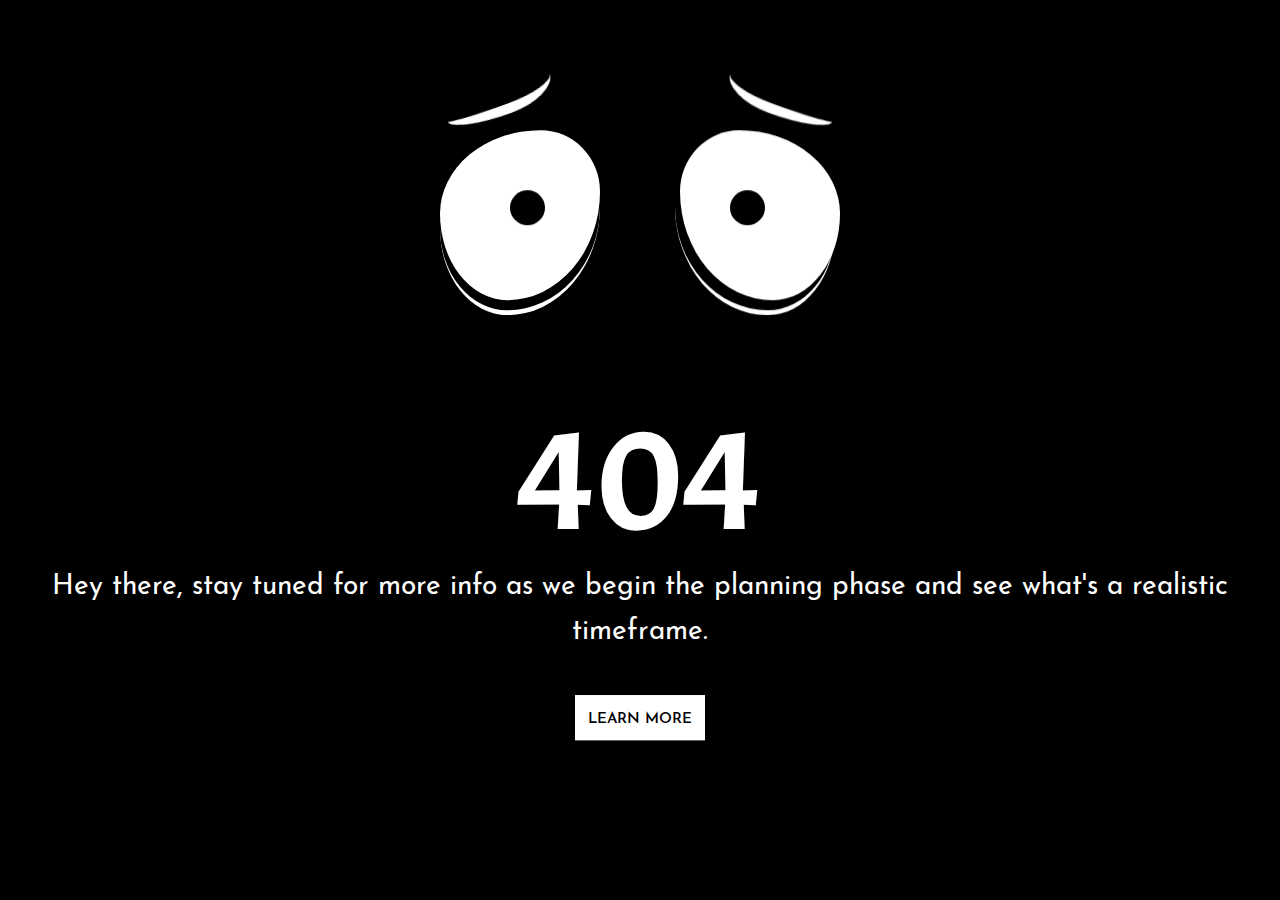
==== commit 77aa440b: "update grammar" ====
--- a/index.html
+++ b/index.html
@@ -1 +1 @@
-<!DOCTYPE html> <html lang="en"> <head> <meta charset="UTF-8"> <meta name="viewport" content="width=device-width, initial-scale=1.0"> <meta http-equiv="X-UA-Compatible" content="ie=edge"> <title>Techstars Startup Week NYC</title> <link rel="shortcut icon" href="#"> <link rel="stylesheet" href="assets/styles/css/slick.css"> <link rel="stylesheet" href="assets/styles/css/slick-theme.css"> <link rel="stylesheet" href="assets/styles/css/animate.css"> <link rel="stylesheet" href="assets/styles/style.css"> </head> <body> <div class="erropage"> <div class="erropage-area"> <div class="head"> <div class="meta"></div> <div class="meta"></div> </div> <div class="body"> <p>Hey there, stay tuned for mor einfo as we begin the planning phase and see what's a realistic timeframe.</p> </div> <a class="backBtn" href="//startupweek.co/?utm_source=startupweek.nyc">Learn More</a> </div> </div> <div class="cursor"></div> <div class="cursor-follower"></div> <script src="assets/scripts/jquery-3.4.1.js"> </script> <script src="assets/scripts/slick.min.js"></script> <script src="assets/scripts/isotope.pkgd.min.js"></script> <script src="assets/scripts/packery.pkgd.min.js"></script> <script src="assets/scripts/flickity.pkgd.min.js"></script> <script src="assets/scripts/anime.min.js"></script> <script src="assets/scripts/ScrollMagic.min.js"></script> <script src="assets/scripts/TimelineMax.min.js"></script> <script src="assets/scripts/TweenMax.min.js"></script> <script src="assets/scripts/animation.gsap.min.js"></script> <script src="assets/scripts/charming.min.js"></script> <script src="assets/scripts/wow.js"></script> <script src="assets/scripts/lightbox.js"></script> <script src="assets/scripts/app.js"></script> </body> </html>+<!DOCTYPE html> <html lang="en"> <head> <meta charset="UTF-8"> <meta name="viewport" content="width=device-width, initial-scale=1.0"> <meta http-equiv="X-UA-Compatible" content="ie=edge"> <title>Techstars Startup Week NYC</title> <link rel="shortcut icon" href="#"> <link rel="stylesheet" href="assets/styles/css/slick.css"> <link rel="stylesheet" href="assets/styles/css/slick-theme.css"> <link rel="stylesheet" href="assets/styles/css/animate.css"> <link rel="stylesheet" href="assets/styles/style.css"> </head> <body> <div class="erropage"> <div class="erropage-area"> <div class="head"> <div class="meta"></div> <div class="meta"></div> </div> <div class="body"> <p>Hey there, stay tuned for more info as we begin the planning phase and see what's a realistic timeframe.</p> </div> <a class="backBtn" href="//startupweek.co/?utm_source=startupweek.nyc">Learn More</a> </div> </div> <div class="cursor"></div> <div class="cursor-follower"></div> <script src="assets/scripts/jquery-3.4.1.js"> </script> <script src="assets/scripts/slick.min.js"></script> <script src="assets/scripts/isotope.pkgd.min.js"></script> <script src="assets/scripts/packery.pkgd.min.js"></script> <script src="assets/scripts/flickity.pkgd.min.js"></script> <script src="assets/scripts/anime.min.js"></script> <script src="assets/scripts/ScrollMagic.min.js"></script> <script src="assets/scripts/TimelineMax.min.js"></script> <script src="assets/scripts/TweenMax.min.js"></script> <script src="assets/scripts/animation.gsap.min.js"></script> <script src="assets/scripts/charming.min.js"></script> <script src="assets/scripts/wow.js"></script> <script src="assets/scripts/lightbox.js"></script> <script src="assets/scripts/app.js"></script> </body> </html>